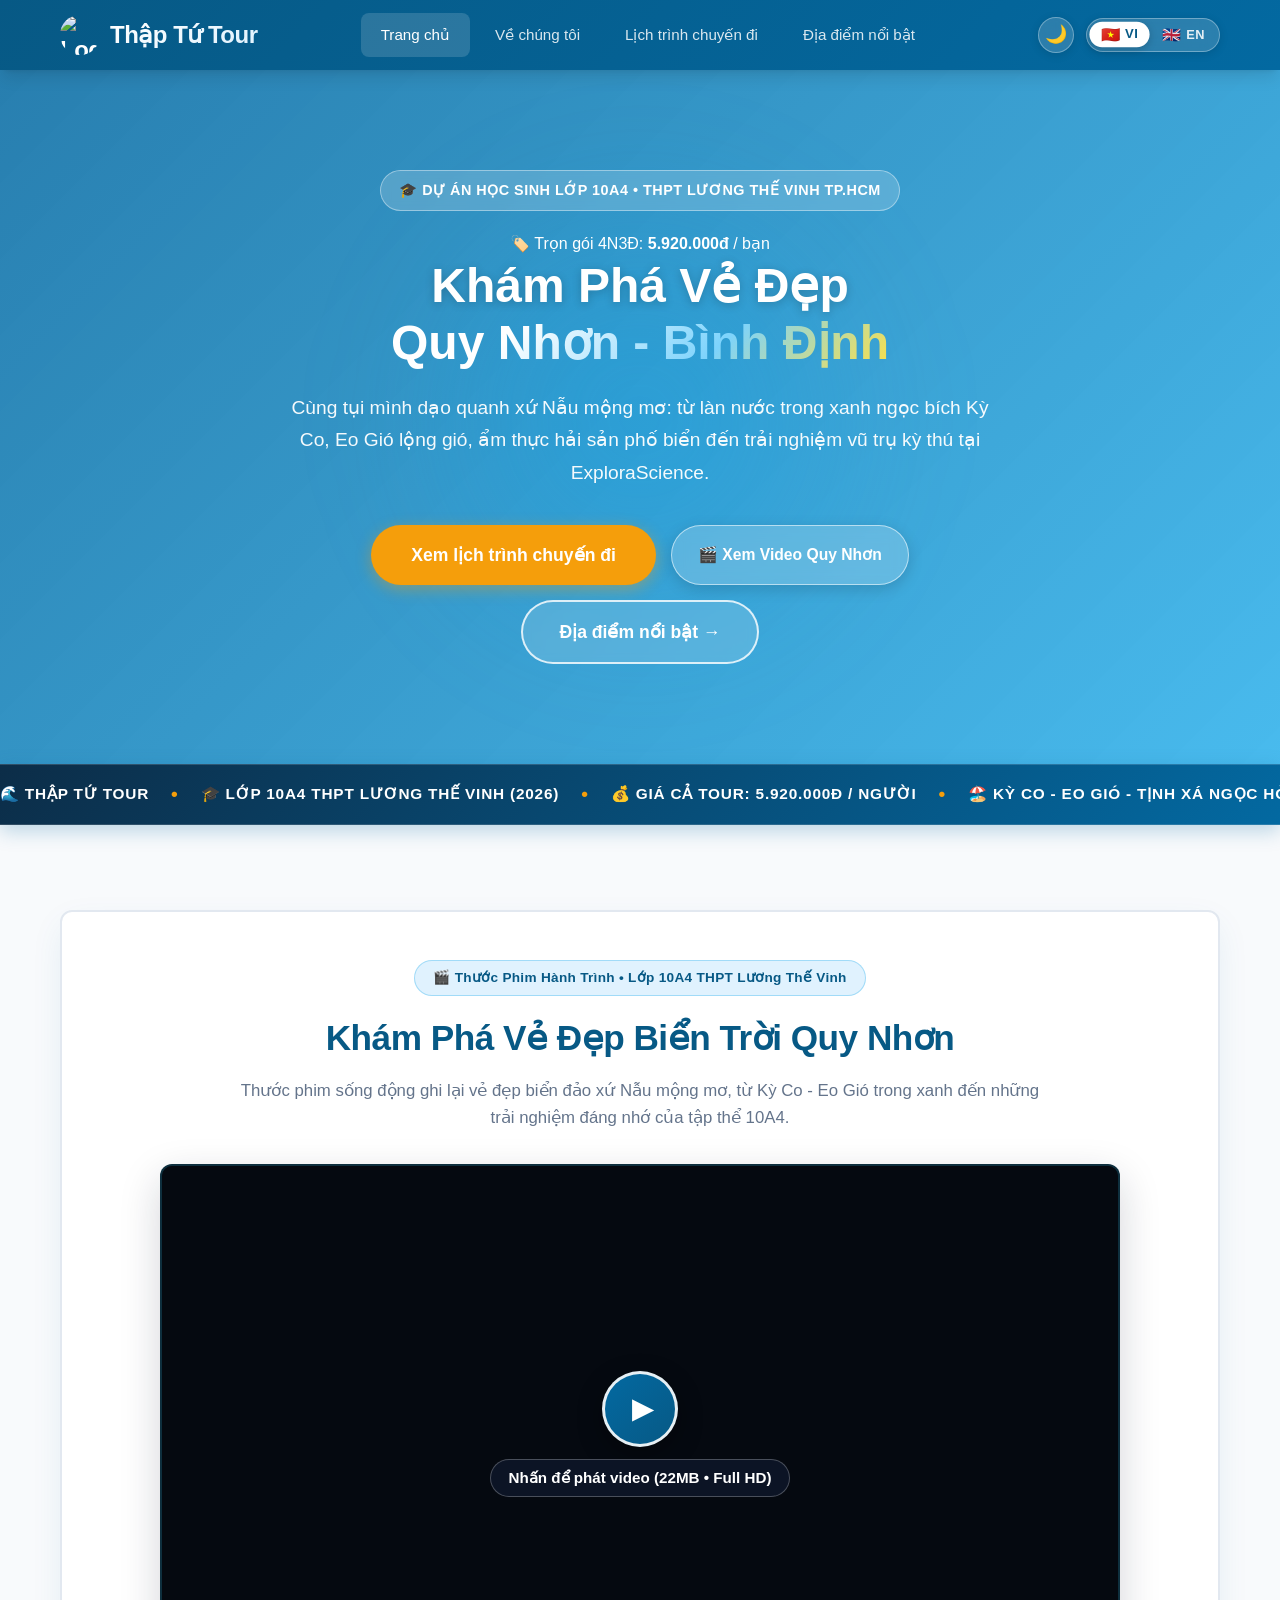
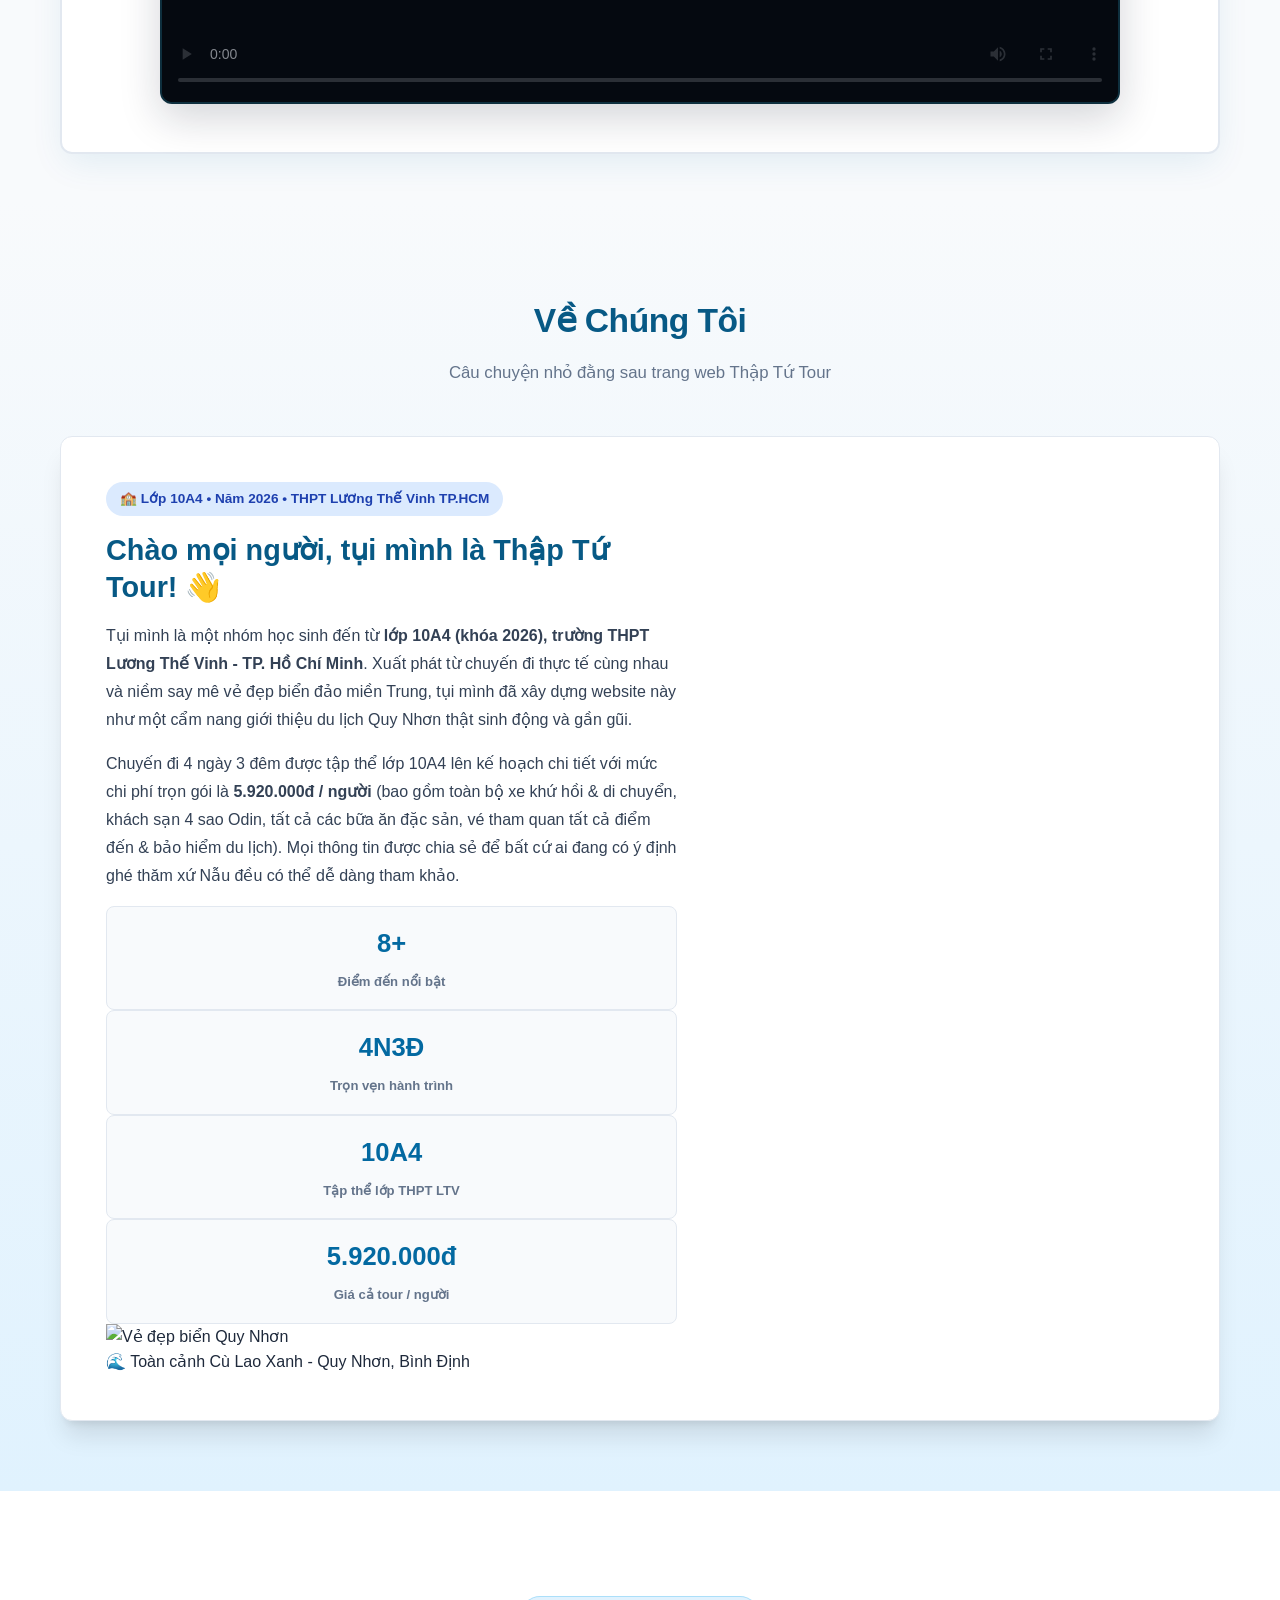
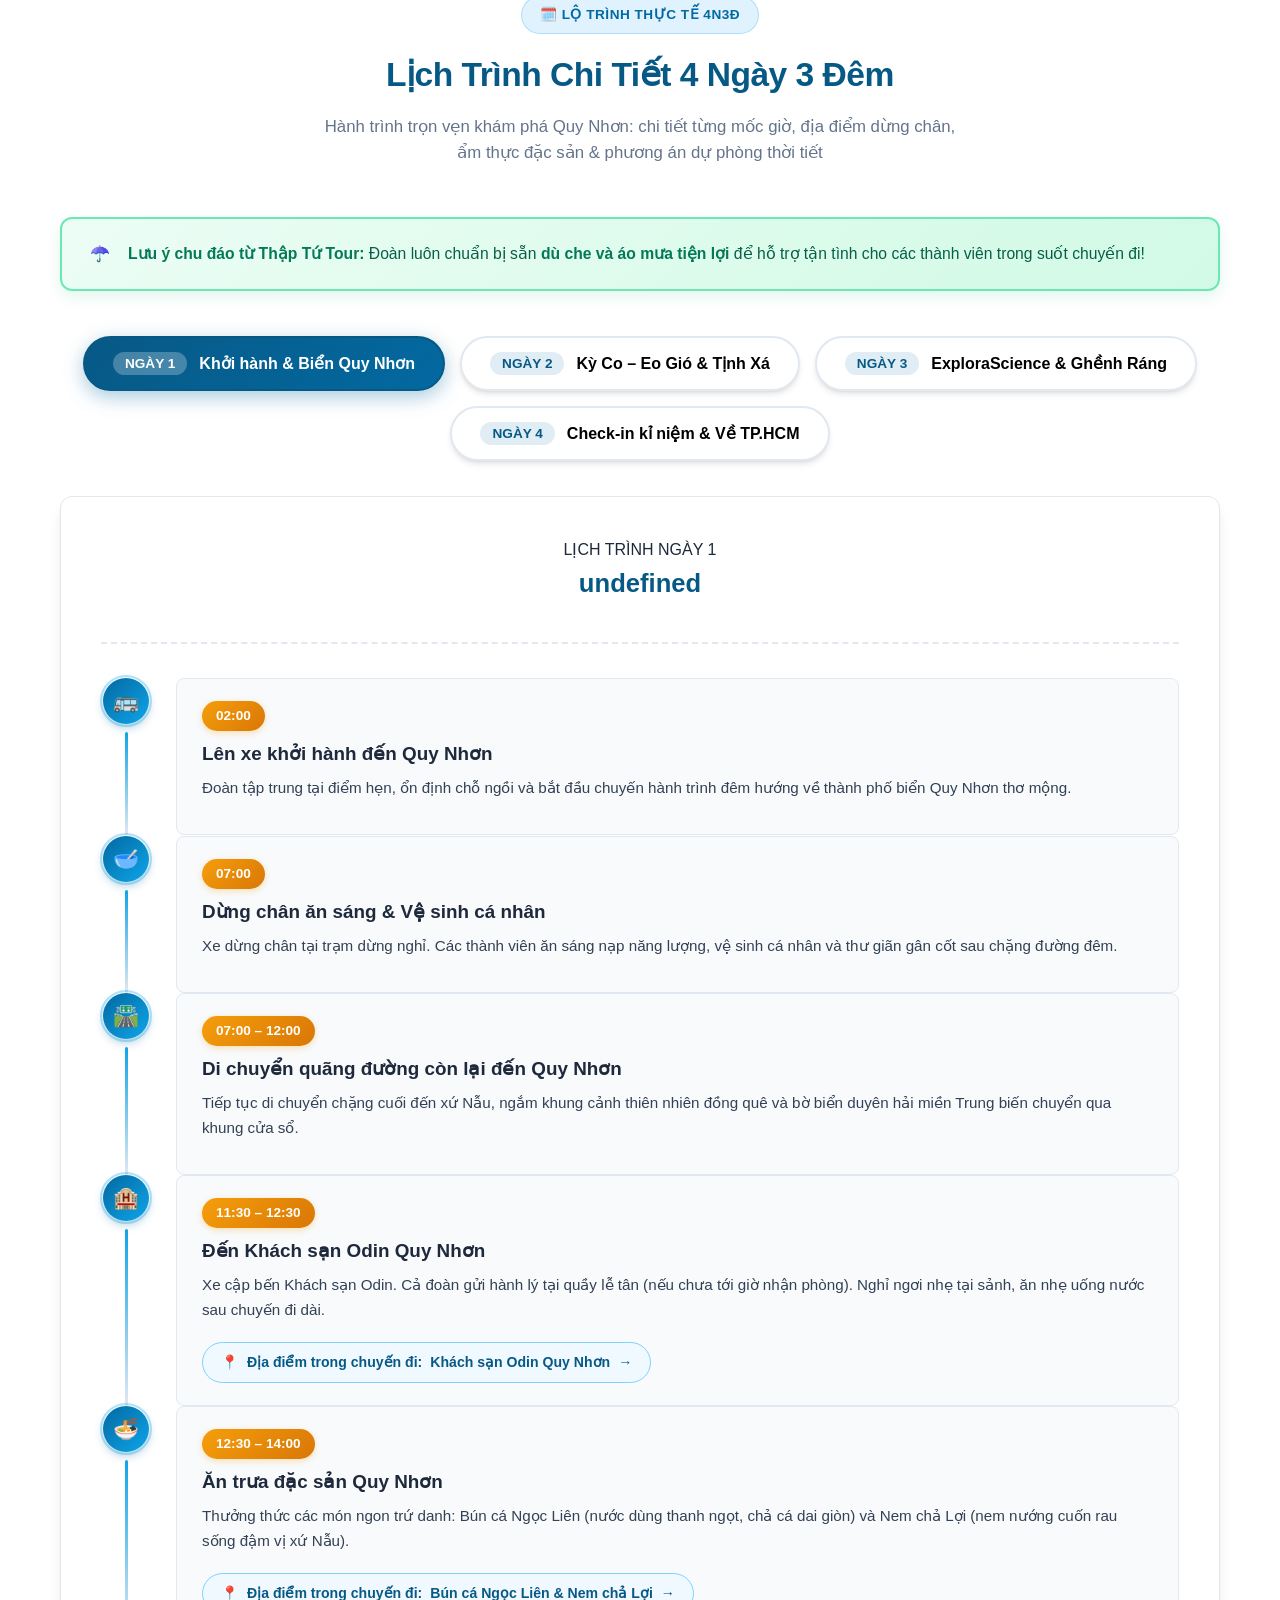
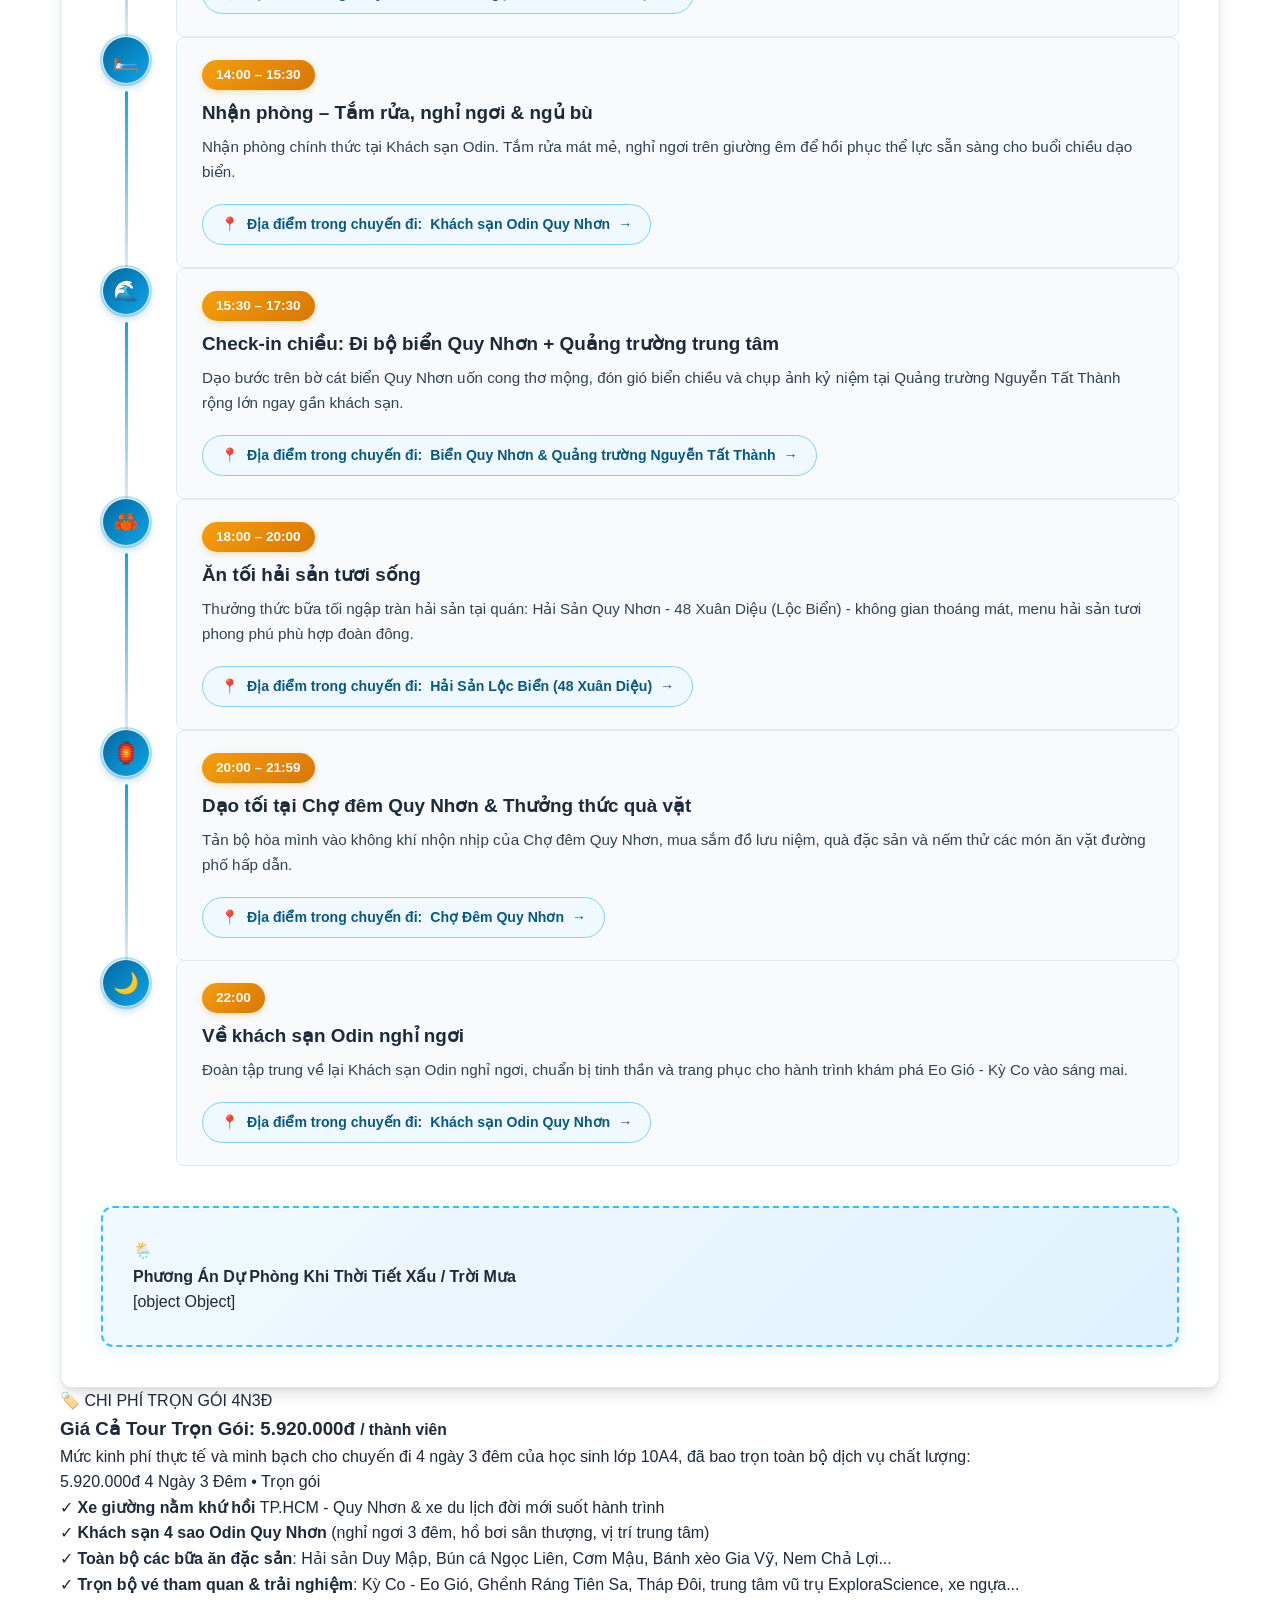
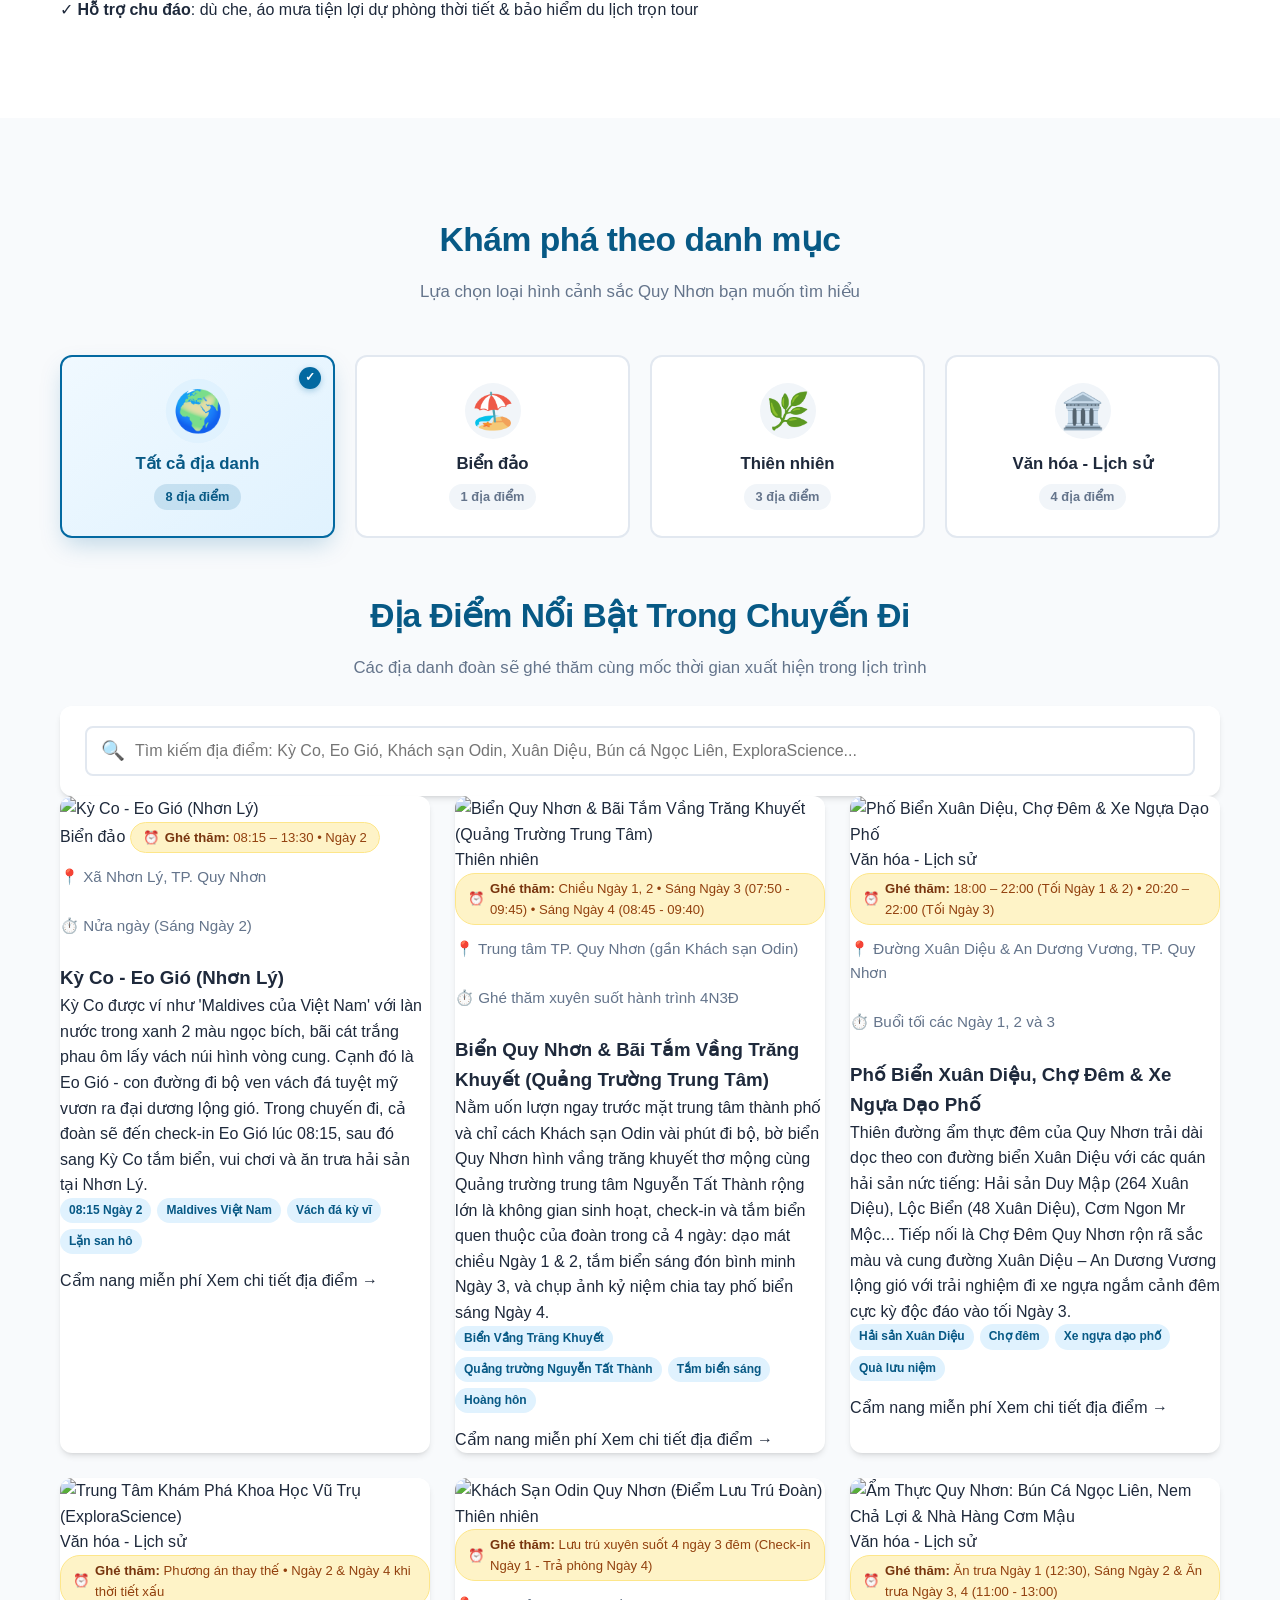
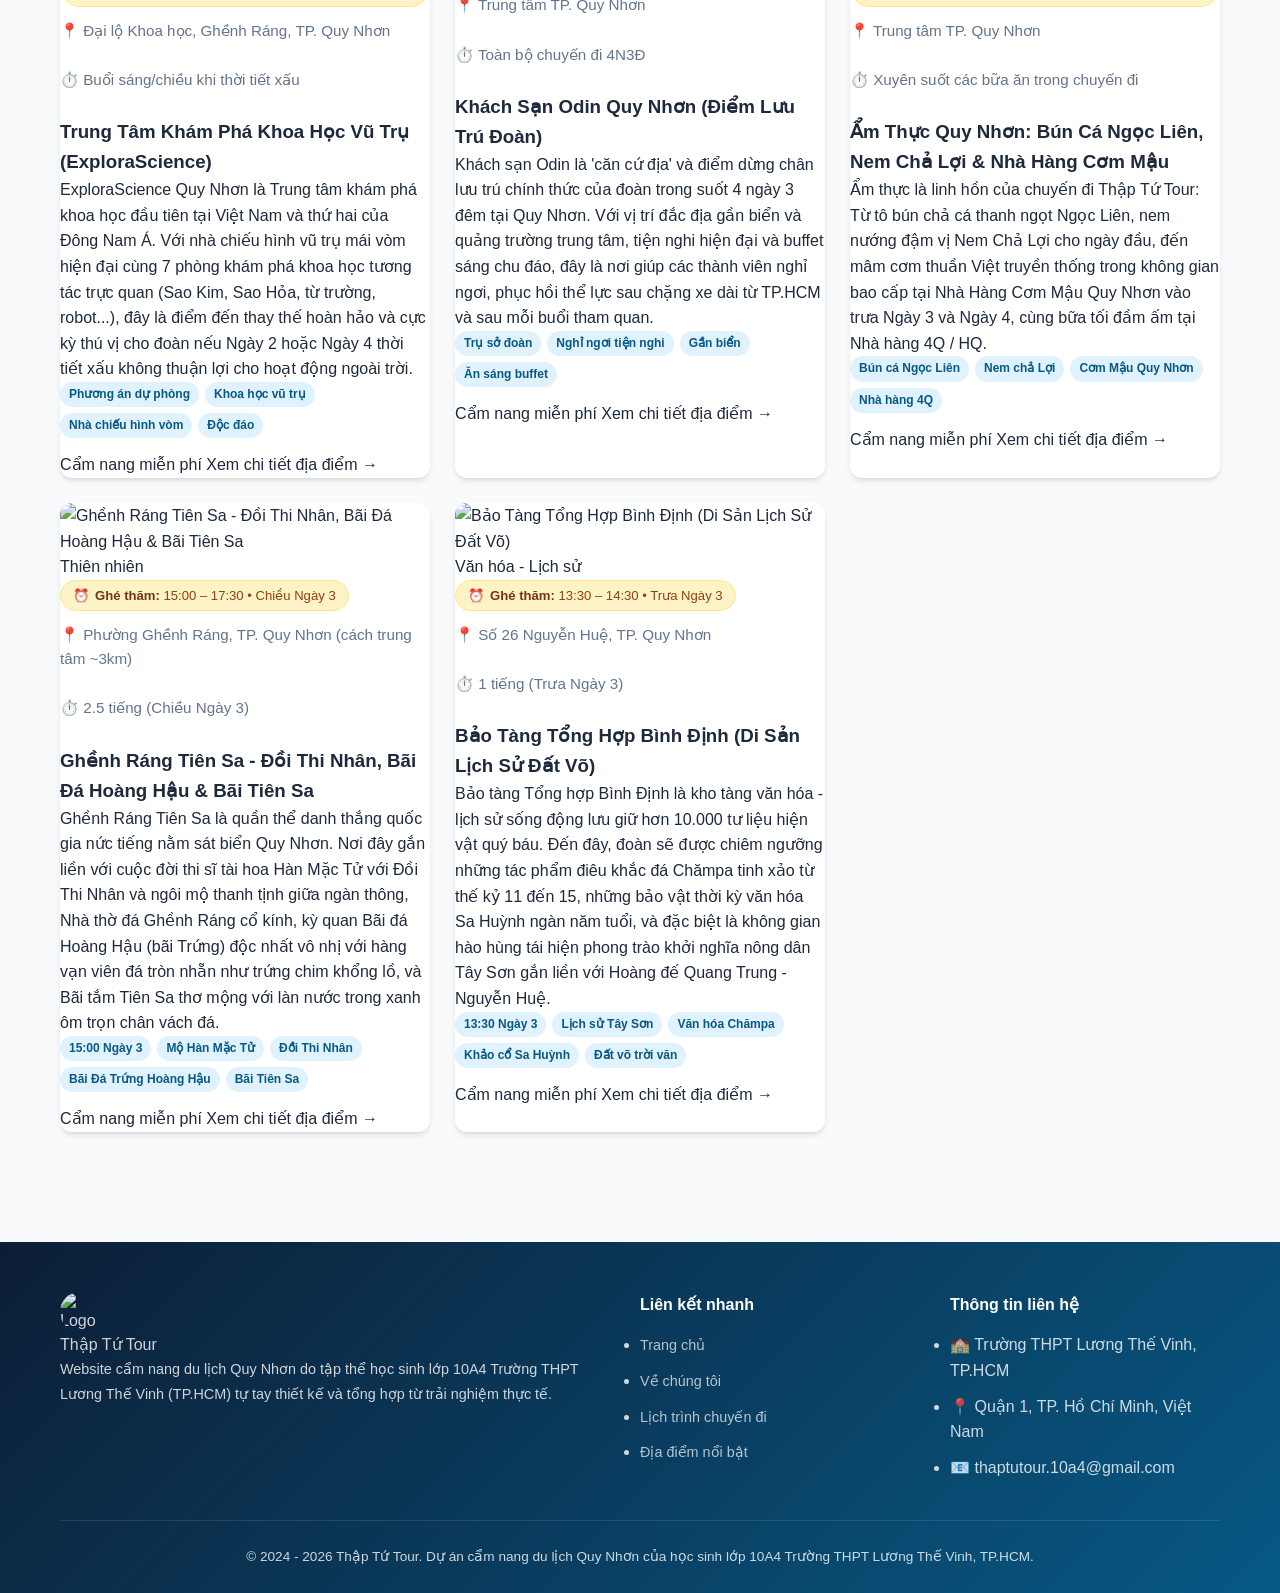
==== index.html @ 3dabb769 "fix(dark-mode & cursor): sua tuong phan chu hero, dong tam con tro chuot 100%, lam noi bat hop lich " ====
<!DOCTYPE html>
<html lang="vi">
<head>
  <meta charset="UTF-8">
  <meta name="viewport" content="width=device-width, initial-scale=1.0">
  <title>Thập Tứ Tour - Khám Phá Quy Nhơn 4N3Đ • Lớp 10A4 THPT Lương Thế Vinh</title>
  <link rel="icon" href="logo.png" type="image/png">
  <link rel="stylesheet" href="css/style.css">
  <script>
    (function() {
      try {
        var saved = localStorage.getItem('thap_tu_theme');
        var prefersDark = window.matchMedia && window.matchMedia('(prefers-color-scheme: dark)').matches;
        var theme = saved ? saved : (prefersDark ? 'dark' : 'light');
        document.documentElement.setAttribute('data-theme', theme);
      } catch (e) {}
    })();
  </script>
</head>
<body>

  <!-- ===== THANH TIẾN TRÌNH CUỘN TRANG ===== -->
  <div class="scroll-progress-bar" id="scrollProgress"></div>

  <!-- ===== CON TRỎ CHUỘT TƯƠNG TÁC (MAGIC CURSOR) ===== -->
  <div class="cursor-dot" id="cursorDot"></div>
  <div class="cursor-ring" id="cursorRing"></div>

  <!-- ===== HEADER ===== -->
  <header class="header">
    <div class="container">
      <a href="index.html" class="logo">
        <img src="logo.png" alt="Logo Thập Tứ Tour" class="logo-image">
        <span data-i18n="logo_title">Thập Tứ Tour</span>
      </a>

      <nav class="nav" id="nav">
        <ul class="nav-list">
          <li><a href="index.html" class="active" data-i18n="nav_home">Trang chủ</a></li>
          <li><a href="#ve-tui-toi" data-i18n="nav_about">Về chúng tôi</a></li>
          <li><a href="#lich-trinh" data-i18n="nav_itinerary">Lịch trình chuyến đi</a></li>
          <li><a href="#dia-diem" data-i18n="nav_places">Địa điểm nổi bật</a></li>
        </ul>
      </nav>

      <div class="header-right">
        <!-- Nút chuyển đổi giao diện Sáng / Tối (Theme Switcher) -->
        <button type="button" class="theme-toggle-btn" id="themeToggle" aria-label="Chuyển chế độ sáng/tối" title="Chuyển sang chế độ tối">
          <span class="theme-icon sun-icon" aria-hidden="true">☀️</span>
          <span class="theme-icon moon-icon" aria-hidden="true">🌙</span>
        </button>

        <!-- Nút chuyển đổi ngôn ngữ -->
        <div class="lang-switcher" id="langSwitcher" role="group" aria-label="Language selection">
          <button type="button" class="lang-btn active" data-lang="vi" title="Tiếng Việt">
            <span class="flag-icon">🇻🇳</span><span class="lang-code">VI</span>
          </button>
          <button type="button" class="lang-btn" data-lang="en" title="English">
            <span class="flag-icon">🇬🇧</span><span class="lang-code">EN</span>
          </button>
        </div>

        <button class="hamburger" id="hamburger" aria-label="Menu" aria-expanded="false">
          <span></span>
          <span></span>
          <span></span>
        </button>
      </div>
    </div>
  </header>

  <!-- ===== HERO BANNER ===== -->
  <section class="hero" id="top">
    <div class="hero-bg-floating-glow"></div>
    <div class="hero-content">
      <div class="hero-badges-wrap">
        <div class="project-badge-pill" data-i18n="hero_badge">
          🎓 Dự án học sinh Lớp 10A4 • THPT Lương Thế Vinh TP.HCM
        </div>
        <div class="hero-price-badge" data-i18n="hero_price_badge">
          🏷️ Trọn gói 4N3Đ: <strong class="price-nowrap">5.920.000đ</strong> / bạn
        </div>
      </div>
      <h1 class="hero-title-dynamic" data-i18n="hero_title">Khám Phá Vẻ Đẹp<br><span class="hero-gradient-text">Quy Nhơn - Bình Định</span></h1>
      <p data-i18n="hero_desc">Cùng tụi mình dạo quanh xứ Nẫu mộng mơ: từ làn nước trong xanh ngọc bích Kỳ Co, Eo Gió lộng gió, ẩm thực hải sản phố biển đến trải nghiệm vũ trụ kỳ thú tại ExploraScience.</p>
      <div class="hero-buttons">
        <a href="#lich-trinh" class="hero-btn pulse-glow" data-i18n="hero_btn_itinerary">Xem lịch trình chuyến đi</a>
        <a href="#video-quy-nhon" class="hero-btn-video" data-i18n="hero_btn_video">🎬 Xem Video Quy Nhơn</a>
        <a href="#dia-diem" class="hero-btn-outline" data-i18n="hero_btn_places">Địa điểm nổi bật →</a>
      </div>
    </div>
  </section>

  <!-- ===== MARQUEE TICKER (DẢI CHỮ CHẠY VÔ TẬN) ===== -->
  <div class="marquee-ticker-wrap">
    <div class="marquee-track">
      <div class="marquee-content">
        <span>🌊 THẬP TỨ TOUR</span>
        <span class="dot">•</span>
        <span>🎓 LỚP 10A4 THPT LƯƠNG THẾ VINH (2026)</span>
        <span class="dot">•</span>
        <span>💰 GIÁ CẢ TOUR: 5.920.000đ / NGƯỜI</span>
        <span class="dot">•</span>
        <span>🏖️ KỲ CO - EO GIÓ - TỊNH XÁ NGỌC HÒA</span>
        <span class="dot">•</span>
        <span>🌄 GHỀNH RÁNG TIÊN SA - ĐỒI THI NHÂN</span>
        <span class="dot">•</span>
        <span>🏛️ BẢO TÀNG TỔNG HỢP BÌNH ĐỊNH</span>
        <span class="dot">•</span>
        <span>🍲 NHÀ HÀNG CƠM MẬU QUY NHƠN</span>
        <span class="dot">•</span>
        <span>🍜 BÚN CÁ NGỌC LIÊN & NEM CHẢ LỢI</span>
        <span class="dot">•</span>
        <span>🥞 BÁNH XÈO TÔM NHẢY DIÊN HỒNG</span>
        <span class="dot">•</span>
        <span>🦞 HẢI SẢN LỘC BIỂN & CÂU MỰC ĐÊM</span>
        <span class="dot">•</span>
        <span>🚀 KHÁM PHÁ VŨ TRỤ EXPLORASCIENCE</span>
        <span class="dot">•</span>
        <span>☂️ SẴN SÀNG DÙ & ÁO MƯA</span>
        <span class="dot">•</span>
        <span>🏨 KHÁCH SẠN ODIN QUY NHƠN</span>
        <span class="dot">•</span>
      </div>
      <div class="marquee-content" aria-hidden="true">
        <span>🌊 THẬP TỨ TOUR</span>
        <span class="dot">•</span>
        <span>🎓 LỚP 10A4 THPT LƯƠNG THẾ VINH (2026)</span>
        <span class="dot">•</span>
        <span>💰 GIÁ CẢ TOUR: 5.920.000đ / NGƯỜI</span>
        <span class="dot">•</span>
        <span>🏖️ KỲ CO - EO GIÓ - TỊNH XÁ NGỌC HÒA</span>
        <span class="dot">•</span>
        <span>🌄 GHỀNH RÁNG TIÊN SA - ĐỒI THI NHÂN</span>
        <span class="dot">•</span>
        <span>🏛️ BẢO TÀNG TỔNG HỢP BÌNH ĐỊNH</span>
        <span class="dot">•</span>
        <span>🍲 NHÀ HÀNG CƠM MẬU QUY NHƠN</span>
        <span class="dot">•</span>
        <span>🍜 BÚN CÁ NGỌC LIÊN & NEM CHẢ LỢI</span>
        <span class="dot">•</span>
        <span>🥞 BÁNH XÈO TÔM NHẢY DIÊN HỒNG</span>
        <span class="dot">•</span>
        <span>🦞 HẢI SẢN LỘC BIỂN & CÂU MỰC ĐÊM</span>
        <span class="dot">•</span>
        <span>🚀 KHÁM PHÁ VŨ TRỤ EXPLORASCIENCE</span>
        <span class="dot">•</span>
        <span>☂️ SẴN SÀNG DÙ & ÁO MƯA</span>
        <span class="dot">•</span>
        <span>🏨 KHÁCH SẠN ODIN QUY NHƠN</span>
        <span class="dot">•</span>
      </div>
    </div>
  </div>

  <!-- ===== KHU VỰC VIDEO QUY NHƠN (THƯỚC PHIM HÀNH TRÌNH) ===== -->
  <section class="video-showcase-section" id="video-quy-nhon">
    <div class="container">
      <div class="video-showcase-card reveal-on-scroll">
        <div class="video-card-content">
          <div class="video-header">
            <span class="video-badge-pill" data-i18n="video_badge">🎬 Thước Phim Hành Trình • Lớp 10A4 THPT Lương Thế Vinh</span>
            <h2 class="video-title" data-i18n="video_title">Khám Phá Vẻ Đẹp Biển Trời Quy Nhơn</h2>
            <p class="video-subtitle" data-i18n="video_subtitle">Thước phim sống động ghi lại vẻ đẹp biển đảo xứ Nẫu mộng mơ, từ Kỳ Co - Eo Gió trong xanh đến những trải nghiệm đáng nhớ của tập thể 10A4.</p>
          </div>

          <div class="video-player-wrap">
            <video id="quynhonVideo" class="quynhon-video" controls playsinline preload="metadata" poster="about-quynhon.jpg">
              <source src="quy-nhon.mp4" type="video/mp4">
              Trình duyệt của bạn không hỗ trợ phát video MP4.
            </video>
            <div class="video-play-overlay" id="videoPlayOverlay">
              <button type="button" class="video-play-pulse-btn" id="videoPlayBtn" aria-label="Phát video">
                <span class="play-triangle">▶</span>
              </button>
              <span class="video-play-label" data-i18n="video_play_label">Nhấn để phát video (22MB • Full HD)</span>
            </div>
          </div>
        </div>
      </div>
    </div>
  </section>

  <!-- ===== VỀ TỤI TÔI ===== -->
  <section class="about-us-section" id="ve-tui-toi">
    <div class="container">
      <div class="section-title reveal-on-scroll">
        <h2 data-i18n="about_title">Về Chúng Tôi</h2>
        <p data-i18n="about_sub">Câu chuyện nhỏ đằng sau trang web Thập Tứ Tour</p>
      </div>

      <div class="about-us-card reveal-on-scroll">
        <div class="about-us-grid">
          <div class="about-us-content">
            <span class="school-tag" data-i18n="about_tag">🏫 Lớp 10A4 • Năm 2026 • THPT Lương Thế Vinh TP.HCM</span>
            <h3 data-i18n="about_heading">Chào mọi người, tụi mình là Thập Tứ Tour! 👋</h3>
            <p data-i18n="about_p1">
              Tụi mình là một nhóm học sinh đến từ <strong>lớp 10A4 (khóa 2026), trường THPT Lương Thế Vinh - TP. Hồ Chí Minh</strong>. Xuất phát từ chuyến đi thực tế cùng nhau và niềm say mê vẻ đẹp biển đảo miền Trung, tụi mình đã xây dựng website này như một cẩm nang giới thiệu du lịch Quy Nhơn thật sinh động và gần gũi.
            </p>
            <p data-i18n="about_p2">
              Chuyến đi 4 ngày 3 đêm được tập thể lớp 10A4 lên kế hoạch chi tiết với mức chi phí trọn gói là <strong>5.920.000đ / người</strong> (bao gồm toàn bộ xe khứ hồi & di chuyển, khách sạn 4 sao Odin, tất cả các bữa ăn đặc sản, vé tham quan tất cả điểm đến & bảo hiểm du lịch). Mọi thông tin được chia sẻ để bất cứ ai đang có ý định ghé thăm xứ Nẫu đều có thể dễ dàng tham khảo.
            </p>

            <div class="about-stats-row">
              <div class="stat-box">
                <span class="stat-number">8+</span>
                <span class="stat-label" data-i18n="stat_places_label">Điểm đến nổi bật</span>
              </div>
              <div class="stat-box">
                <span class="stat-number">4N3Đ</span>
                <span class="stat-label" data-i18n="stat_days_label">Trọn vẹn hành trình</span>
              </div>
              <div class="stat-box">
                <span class="stat-number">10A4</span>
                <span class="stat-label" data-i18n="stat_class_label">Tập thể lớp THPT LTV</span>
              </div>
              <div class="stat-box highlight-stat">
                <span class="stat-number" data-i18n="stat_price_num">5.920.000đ</span>
                <span class="stat-label" data-i18n="stat_price_label">Giá cả tour / người</span>
              </div>
            </div>
          </div>

          <div class="about-us-image-wrap">
            <img src="about-quynhon.jpg" alt="Vẻ đẹp biển Quy Nhơn" class="about-us-img" loading="lazy">
            <div class="image-caption-tag" data-i18n="about_img_caption">
              🌊 Toàn cảnh Cù Lao Xanh - Quy Nhơn, Bình Định
            </div>
          </div>
        </div>
      </div>
    </div>
  </section>

  <!-- ===== LỊCH TRÌNH CHUYẾN ĐI (TIMELINE 4N3Đ) ===== -->
  <section class="timeline-section" id="lich-trinh">
    <div class="container">
      <div class="section-title reveal-on-scroll">
        <span class="section-badge" data-i18n="itinerary_badge">🗓️ Lộ trình thực tế 4N3Đ</span>
        <h2 data-i18n="itinerary_title">Lịch Trình Chi Tiết 4 Ngày 3 Đêm</h2>
        <p data-i18n="itinerary_sub">Hành trình trọn vẹn khám phá Quy Nhơn: chi tiết từng mốc giờ, địa điểm dừng chân, ẩm thực đặc sản & phương án dự phòng thời tiết</p>
      </div>

      <!-- Banner chu đáo chuẩn bị dù & áo mưa -->
      <div class="umbrella-alert-banner reveal-on-scroll">
        <div class="umbrella-icon-box">☂️</div>
        <div class="umbrella-text" data-i18n="umbrella_notice">
          <strong>Lưu ý chu đáo từ Thập Tứ Tour:</strong> Đoàn luôn chuẩn bị sẵn <strong>dù che và áo mưa tiện lợi</strong> để hỗ trợ tận tình cho các thành viên trong suốt chuyến đi!
        </div>
      </div>

      <!-- Tabs chọn ngày 1, 2, 3, 4 -->
      <div class="timeline-tabs reveal-on-scroll" id="timelineTabs">
        <button class="timeline-tab-btn active" data-day="1">
          <span class="tab-day-badge">Ngày 1</span>
          <span class="tab-day-title">Khởi hành & Biển Quy Nhơn</span>
        </button>
        <button class="timeline-tab-btn" data-day="2">
          <span class="tab-day-badge">Ngày 2</span>
          <span class="tab-day-title">Kỳ Co – Eo Gió & Tịnh Xá</span>
        </button>
        <button class="timeline-tab-btn" data-day="3">
          <span class="tab-day-badge">Ngày 3</span>
          <span class="tab-day-title">ExploraScience & Ghềnh Ráng</span>
        </button>
        <button class="timeline-tab-btn" data-day="4">
          <span class="tab-day-badge">Ngày 4</span>
          <span class="tab-day-title">Check-in kỉ niệm & Về TP.HCM</span>
        </button>
      </div>

      <!-- Khối hiển thị nội dung timeline theo ngày -->
      <div class="timeline-container" id="timelineContainer">
        <!-- Render động từ js/tours.js & js/i18n.js -->
      </div>

      <!-- Khối tóm tắt Chi phí trọn gói minh bạch -->
      <div class="tour-cost-summary-box reveal-on-scroll">
        <div class="cost-summary-header">
          <span class="cost-tag" data-i18n="cost_tag">🏷️ CHI PHÍ TRỌN GÓI 4N3Đ</span>
          <h3 data-i18n="cost_heading">Giá Cả Tour Trọn Gói: <strong>5.920.000đ</strong> <small>/ thành viên</small></h3>
          <p data-i18n="cost_desc">Mức kinh phí thực tế và minh bạch cho chuyến đi 4 ngày 3 đêm của học sinh lớp 10A4, đã bao trọn toàn bộ dịch vụ chất lượng:</p>
        </div>
        <div class="cost-breakdown-grid">
          <div class="cost-item-highlight">
            <span class="cost-amount">5.920.000đ</span>
            <span class="cost-period" data-i18n="cost_period">4 Ngày 3 Đêm • Trọn gói</span>
          </div>
          <div class="cost-features-list">
            <div class="cost-feat">
              <span class="feat-check">✓</span>
              <span class="feat-text" data-i18n="cost_feat_bus"><strong>Xe giường nằm khứ hồi</strong> TP.HCM - Quy Nhơn & xe du lịch đời mới suốt hành trình</span>
            </div>
            <div class="cost-feat">
              <span class="feat-check">✓</span>
              <span class="feat-text" data-i18n="cost_feat_hotel"><strong>Khách sạn 4 sao Odin Quy Nhơn</strong> (nghỉ ngơi 3 đêm, hồ bơi sân thượng, vị trí trung tâm)</span>
            </div>
            <div class="cost-feat">
              <span class="feat-check">✓</span>
              <span class="feat-text" data-i18n="cost_feat_food"><strong>Toàn bộ các bữa ăn đặc sản</strong>: Hải sản Duy Mập, Bún cá Ngọc Liên, Cơm Mậu, Bánh xèo Gia Vỹ, Nem Chả Lợi...</span>
            </div>
            <div class="cost-feat">
              <span class="feat-check">✓</span>
              <span class="feat-text" data-i18n="cost_feat_tickets"><strong>Trọn bộ vé tham quan & trải nghiệm</strong>: Kỳ Co - Eo Gió, Ghềnh Ráng Tiên Sa, Tháp Đôi, trung tâm vũ trụ ExploraScience, xe ngựa...</span>
            </div>
            <div class="cost-feat">
              <span class="feat-check">✓</span>
              <span class="feat-text" data-i18n="cost_feat_care"><strong>Hỗ trợ chu đáo</strong>: dù che, áo mưa tiện lợi dự phòng thời tiết & bảo hiểm du lịch trọn tour</span>
            </div>
          </div>
        </div>
      </div>
    </div>
  </section>

  <!-- ===== DANH MỤC ĐỊA DANH ===== -->
  <section class="categories" id="categories">
    <div class="container">
      <div class="section-title reveal-on-scroll">
        <h2 data-i18n="cat_section_title">Khám phá theo danh mục</h2>
        <p data-i18n="cat_section_sub">Lựa chọn loại hình cảnh sắc Quy Nhơn bạn muốn tìm hiểu</p>
      </div>
      <div class="category-grid" id="categoryGrid">
        <!-- Render động từ js/tours.js & js/i18n.js -->
      </div>
    </div>
  </section>

  <!-- ===== DANH SÁCH ĐỊA ĐIỂM NỔI BẬT ===== -->
  <section class="tours-section" id="dia-diem">
    <div class="container">
      <div class="section-title reveal-on-scroll" style="margin-bottom: 25px;">
        <h2 data-i18n="places_section_title">Địa Điểm Nổi Bật Trong Chuyến Đi</h2>
        <p data-i18n="places_section_sub">Các địa danh đoàn sẽ ghé thăm cùng mốc thời gian xuất hiện trong lịch trình</p>
      </div>

      <!-- Thanh tìm kiếm & lọc nhanh -->
      <div class="search-filter-bar reveal-on-scroll">
        <div class="search-input-wrap">
          <span class="search-icon">🔍</span>
          <input type="text" id="searchInput" data-i18n="search_placeholder" placeholder="Tìm kiếm địa điểm: Kỳ Co, Eo Gió, Khách sạn Odin, Xuân Diệu, Bún cá Ngọc Liên, ExploraScience...">
          <button type="button" class="search-clear-btn" id="searchClearBtn" aria-label="Xóa tìm kiếm" style="display: none;">✕</button>
        </div>
      </div>

      <!-- Lưới danh sách địa điểm -->
      <div class="tour-grid" id="tourGrid">
        <!-- Render động từ js/tours.js & js/i18n.js -->
      </div>
    </div>
  </section>

  <!-- ===== FOOTER ===== -->
  <footer class="footer">
    <div class="container">
      <div class="footer-grid">
        <div class="footer-about">
          <div class="footer-logo">
            <img src="logo.png" alt="Logo Thập Tứ Tour" class="logo-image">
            <span data-i18n="logo_title">Thập Tứ Tour</span>
          </div>
          <p data-i18n="footer_desc">
            Website cẩm nang du lịch Quy Nhơn do tập thể học sinh lớp 10A4 Trường THPT Lương Thế Vinh (TP.HCM) tự tay thiết kế và tổng hợp từ trải nghiệm thực tế.
          </p>
        </div>

        <div class="footer-links">
          <h3 data-i18n="footer_quicklinks">Liên kết nhanh</h3>
          <ul>
            <li><a href="#top" data-i18n="nav_home">Trang chủ</a></li>
            <li><a href="#ve-tui-toi" data-i18n="nav_about">Về chúng tôi</a></li>
            <li><a href="#lich-trinh" data-i18n="nav_itinerary">Lịch trình chuyến đi</a></li>
            <li><a href="#dia-diem" data-i18n="nav_places">Địa điểm nổi bật</a></li>
          </ul>
        </div>

        <div class="footer-links">
          <h3 data-i18n="footer_contact">Thông tin liên hệ</h3>
          <ul>
            <li data-i18n="footer_school">🏫 Trường THPT Lương Thế Vinh, TP.HCM</li>
            <li data-i18n="footer_address">📍 Quận 1, TP. Hồ Chí Minh, Việt Nam</li>
            <li>📧 thaptutour.10a4@gmail.com</li>
          </ul>
        </div>
      </div>

      <div class="footer-bottom">
        <p data-i18n="footer_rights">© 2024 - 2026 Thập Tứ Tour. Dự án cẩm nang du lịch Quy Nhơn của học sinh lớp 10A4 Trường THPT Lương Thế Vinh, TP.HCM.</p>
      </div>
    </div>
  </footer>

  <!-- Nút cuộn lên đầu trang -->
  <button class="back-to-top" id="backToTop" aria-label="Cuộn lên đầu trang">↑</button>

  <!-- ===== JAVASCRIPT ===== -->
  <script src="js/tours.js"></script>
  <script src="js/i18n.js"></script>
  <script src="js/main.js"></script>
</body>
</html>
---- css/style.css ----
/* ===================================================
   style.css - Giao diện website tour du lịch
   Tông màu: Xanh biển (#0369a1, #0ea5e9, #e0f2fe)
   Responsive: Mobile, Tablet, Desktop
   =================================================== */

/* === RESET & BASE === */
* {
  margin: 0;
  padding: 0;
  box-sizing: border-box;
}

:root {
  --primary: #0369a1;
  --primary-dark: #075985;
  --primary-light: #0ea5e9;
  --primary-bg: #e0f2fe;
  --accent: #f59e0b;
  --accent-hover: #d97706;
  --text: #1e293b;
  --text-light: #64748b;
  --white: #ffffff;
  --gray-50: #f8fafc;
  --gray-100: #f1f5f9;
  --gray-200: #e2e8f0;
  --gray-300: #cbd5e1;
  --shadow: 0 4px 6px -1px rgba(0,0,0,0.1), 0 2px 4px -2px rgba(0,0,0,0.1);
  --shadow-lg: 0 10px 15px -3px rgba(0,0,0,0.1), 0 4px 6px -4px rgba(0,0,0,0.1);
  --shadow-xl: 0 20px 25px -5px rgba(0,0,0,0.1), 0 8px 10px -6px rgba(0,0,0,0.1);
  --radius: 12px;
  --radius-sm: 8px;
  --transition: all 0.3s ease;
}

html {
  scroll-behavior: smooth;
}

body {
  font-family: 'Segoe UI', Tahoma, Geneva, Verdana, sans-serif;
  color: var(--text);
  background-color: var(--gray-50);
  line-height: 1.6;
}

a {
  text-decoration: none;
  color: inherit;
}

img {
  max-width: 100%;
  display: block;
}

.container {
  max-width: 1200px;
  margin: 0 auto;
  padding: 0 20px;
}

/* === HEADER === */
.header {
  background: linear-gradient(135deg, var(--primary-dark), var(--primary));
  color: var(--white);
  position: sticky;
  top: 0;
  z-index: 1000;
  box-shadow: var(--shadow-lg);
}

.header .container {
  display: flex;
  justify-content: space-between;
  align-items: center;
  padding-top: 0;
  padding-bottom: 0;
  height: 70px;
}

.logo {
  display: flex;
  align-items: center;
  gap: 10px;
  font-size: 1.5rem;
  font-weight: 800;
  letter-spacing: -0.5px;
}

.logo-icon {
  font-size: 2rem;
}

.logo span {
  background: linear-gradient(135deg, var(--white), var(--primary-bg));
  -webkit-background-clip: text;
  -webkit-text-fill-color: transparent;
  background-clip: text;
}

/* Navigation */
.nav {
  display: flex;
  align-items: center;
}


/* Header Right Actions (Theme Switcher & Language Switcher & Mobile Menu) */
.header-right {
  display: flex;
  align-items: center;
  gap: 12px;
}

/* === THEME TOGGLE BUTTON (☀️ / 🌙) === */
.theme-toggle-btn {
  display: inline-flex;
  align-items: center;
  justify-content: center;
  width: 36px;
  height: 36px;
  border-radius: 50%;
  background: rgba(255, 255, 255, 0.16);
  border: 1px solid rgba(255, 255, 255, 0.32);
  color: #ffffff;
  cursor: pointer;
  position: relative;
  overflow: hidden;
  transition: transform 0.25s cubic-bezier(0.16, 1, 0.3, 1), background-color 0.25s ease, border-color 0.25s ease, box-shadow 0.25s ease;
  backdrop-filter: blur(8px);
  -webkit-backdrop-filter: blur(8px);
  box-shadow: 0 2px 10px rgba(0, 0, 0, 0.12);
  padding: 0;
  user-select: none;
  -webkit-user-select: none;
  flex-shrink: 0;
}

.theme-toggle-btn:hover {
  background: rgba(255, 255, 255, 0.28);
  border-color: rgba(255, 255, 255, 0.55);
  box-shadow: 0 4px 14px rgba(0, 0, 0, 0.22);
  transform: scale(1.08);
}

.theme-toggle-btn:active {
  transform: scale(0.9);
}

.theme-toggle-btn .theme-icon {
  position: absolute;
  font-size: 1.12rem;
  line-height: 1;
  transition: transform 0.38s cubic-bezier(0.34, 1.56, 0.64, 1), opacity 0.25s ease;
  pointer-events: none;
}

.theme-toggle-btn .sun-icon {
  opacity: 0;
  transform: rotate(90deg) scale(0.4);
}

.theme-toggle-btn .moon-icon {
  opacity: 1;
  transform: rotate(0) scale(1);
}

/* === LANGUAGE SWITCHER (VI / EN) === */
.lang-switcher {
  display: inline-flex;
  align-items: center;
  background: rgba(255, 255, 255, 0.16);
  border: 1px solid rgba(255, 255, 255, 0.32);
  border-radius: 50px;
  padding: 3px;
  gap: 2px;
  backdrop-filter: blur(8px);
  -webkit-backdrop-filter: blur(8px);
  box-shadow: 0 2px 10px rgba(0, 0, 0, 0.12);
  transition: all 0.25s ease;
}

.lang-switcher:hover {
  background: rgba(255, 255, 255, 0.24);
  border-color: rgba(255, 255, 255, 0.5);
}

.lang-btn {
  display: inline-flex;
  align-items: center;
  gap: 5px;
  padding: 5px 11px;
  border: none;
  background: transparent;
  color: rgba(255, 255, 255, 0.88);
  font-size: 0.82rem;
  font-weight: 600;
  border-radius: 50px;
  cursor: pointer;
  transition: all 0.22s cubic-bezier(0.16, 1, 0.3, 1);
  user-select: none;
  line-height: 1;
}

.lang-btn .flag-icon {
  font-size: 0.95rem;
  line-height: 1;
}

.lang-btn .lang-code {
  font-size: 0.8rem;
  letter-spacing: 0.5px;
  font-family: inherit;
}

.lang-btn:hover:not(.active) {
  color: #ffffff;
  background: rgba(255, 255, 255, 0.2);
}

.lang-btn.active {
  background: #ffffff;
  color: var(--primary-dark);
  font-weight: 800;
  box-shadow: 0 2px 8px rgba(0, 0, 0, 0.2);
  transform: scale(1.02);
}

@media (max-width: 768px) {
  .header-right {
    gap: 8px;
  }
  .theme-toggle-btn {
    width: 32px;
    height: 32px;
  }
  .theme-toggle-btn .theme-icon {
    font-size: 1rem;
  }
  .lang-btn {
    padding: 4px 8px;
    gap: 3px;
  }
  .lang-btn .flag-icon {
    font-size: 0.85rem;
  }
  .lang-btn .lang-code {
    font-size: 0.75rem;
  }
}

.nav-list {
  display: flex;
  list-style: none;
  gap: 5px;
}

.nav-list a {
  display: block;
  padding: 10px 20px;
  color: rgba(255,255,255,0.85);
  font-weight: 500;
  border-radius: var(--radius-sm);
  transition: var(--transition);
  font-size: 0.95rem;
}

.nav-list a:hover,
.nav-list a.active {
  color: var(--white);
  background: rgba(255,255,255,0.15);
}

/* Hamburger menu (mobile) */
.hamburger {
  display: none;
  flex-direction: column;
  gap: 5px;
  cursor: pointer;
  padding: 5px;
  background: none;
  border: none;
}

.hamburger span {
  display: block;
  width: 25px;
  height: 3px;
  background: var(--white);
  border-radius: 3px;
  transition: var(--transition);
}

.hamburger.active span:nth-child(1) {
  transform: rotate(45deg) translate(5px, 6px);
}

.hamburger.active span:nth-child(2) {
  opacity: 0;
}

.hamburger.active span:nth-child(3) {
  transform: rotate(-45deg) translate(5px, -6px);
}

/* === BANNER / HERO === */
.hero {
  background: linear-gradient(135deg, rgba(3,105,161,0.85), rgba(14,165,233,0.75)),
              url('../hero-bg.jpg'), url('https://images.unsplash.com/photo-1507525428034-b723cf961d3e?w=1600&q=80') center/cover no-repeat;
  color: var(--white);
  text-align: center;
  padding: 100px 20px;
  min-height: 500px;
  display: flex;
  align-items: center;
  justify-content: center;
}

.hero-content {
  max-width: 700px;
}

.hero h1 {
  font-size: 3rem;
  font-weight: 800;
  margin-bottom: 20px;
  line-height: 1.2;
  text-shadow: 0 2px 10px rgba(0,0,0,0.2);
}

.hero p {
  font-size: 1.2rem;
  margin-bottom: 35px;
  opacity: 0.95;
  line-height: 1.7;
}

.hero-btn {
  display: inline-block;
  padding: 16px 40px;
  background: var(--accent);
  color: var(--white);
  font-size: 1.1rem;
  font-weight: 700;
  border-radius: 50px;
  transition: var(--transition);
  box-shadow: 0 4px 15px rgba(245,158,11,0.4);
}

.hero-btn:hover {
  background: var(--accent-hover);
  transform: translateY(-2px);
  box-shadow: 0 6px 20px rgba(245,158,11,0.5);
}

/* === DANH MỤC TOUR === */
.categories {
  padding: 95px 0 40px;
  background: var(--gray-50);
  border-top: none;
}

.section-title {
  text-align: center;
  margin-bottom: 50px;
}

.section-title h2 {
  font-size: 2.1rem;
  font-weight: 800;
  color: var(--primary-dark);
  margin-bottom: 12px;
  letter-spacing: -0.5px;
}

.section-title p {
  color: var(--text-light);
  font-size: 1.05rem;
  max-width: 650px;
  margin: 0 auto;
}

.category-grid {
  display: grid;
  grid-template-columns: repeat(4, 1fr);
  gap: 20px;
}

.category-card {
  background: var(--white);
  border: 2px solid var(--gray-200);
  border-radius: var(--radius);
  padding: 26px 18px;
  text-align: center;
  cursor: pointer;
  transition: background-color 0.25s ease, border-color 0.25s ease, box-shadow 0.25s ease;
  position: relative;
  overflow: hidden;
  display: flex;
  flex-direction: column;
  align-items: center;
  justify-content: center;
  user-select: none;
}

.category-card:hover {
  border-color: #38bdf8;
  background: #f8fafc;
  transform: translateY(-8px);
  box-shadow: 0 16px 32px -6px rgba(14, 165, 233, 0.22);
}

.category-card.active {
  border-color: var(--primary);
  background: linear-gradient(145deg, #f0f9ff, #e0f2fe);
  box-shadow: 0 10px 25px -5px rgba(3, 105, 161, 0.25);
}

.category-card.active::after {
  content: '✓';
  position: absolute;
  top: 10px;
  right: 12px;
  background: var(--primary);
  color: #fff;
  width: 22px;
  height: 22px;
  border-radius: 50%;
  font-size: 0.75rem;
  font-weight: 800;
  display: flex;
  align-items: center;
  justify-content: center;
  box-shadow: 0 2px 6px rgba(3, 105, 161, 0.3);
}

.category-card .cat-icon-wrap {
  width: 56px;
  height: 56px;
  border-radius: 50%;
  background: var(--gray-100);
  display: flex;
  align-items: center;
  justify-content: center;
  margin: 0 auto 12px;
  transition: transform 0.3s cubic-bezier(0.16, 1, 0.3, 1), background-color 0.3s ease;
}

.category-card:hover .cat-icon-wrap,
.category-card.active .cat-icon-wrap {
  transform: scale(1.15);
  background: #e0f2fe;
}

.category-card .cat-icon {
  font-size: 2.2rem;
  display: block;
  line-height: 1;
}

.category-card .cat-name {
  font-weight: 700;
  color: var(--text);
  font-size: 1.05rem;
  display: block;
  margin-bottom: 6px;
  transition: color 0.2s ease;
}

.category-card.active .cat-name,
.category-card:hover .cat-name {
  color: var(--primary-dark);
}

.category-card .cat-count {
  display: inline-block;
  font-size: 0.8rem;
  font-weight: 600;
  color: var(--text-light);
  background: var(--gray-100);
  padding: 3px 12px;
  border-radius: 20px;
  transition: all 0.25s ease;
}

.category-card:hover .cat-count,
.category-card.active .cat-count {
  background: rgba(3, 105, 161, 0.15);
  color: var(--primary-dark);
  font-weight: 700;
}

/* Badge hiển thị trạng thái lọc */
.active-filter-badge-wrap {
  margin-top: 15px;
  display: none;
}

.filter-pill {
  display: inline-flex;
  align-items: center;
  gap: 12px;
  background: #f0f9ff;
  border: 1.5px solid #38bdf8;
  color: var(--primary-dark);
  padding: 8px 18px;
  border-radius: 30px;
  font-size: 0.9rem;
  box-shadow: 0 4px 12px rgba(14, 165, 233, 0.12);
  animation: modalSlideIn 0.25s ease;
}

.filter-pill strong {
  color: var(--primary);
}

.btn-clear-filter {
  background: var(--primary);
  color: #fff;
  border: none;
  padding: 4px 12px;
  border-radius: 20px;
  font-size: 0.78rem;
  font-weight: 700;
  cursor: pointer;
  transition: background-color 0.2s ease, transform 0.2s ease;
}

.btn-clear-filter:hover {
  background: var(--primary-dark);
  transform: scale(1.05);
}

/* === TÌM KIẾM & LỌC === */
.search-filter {
  padding: 0 0 40px;
}

.search-filter-bar {
  display: flex;
  gap: 15px;
  background: var(--white);
  padding: 20px 25px;
  border-radius: var(--radius);
  box-shadow: var(--shadow);
  flex-wrap: wrap;
}

.search-input-wrap {
  flex: 1;
  min-width: 250px;
  position: relative;
}

.search-input-wrap input {
  width: 100%;
  padding: 14px 20px 14px 48px;
  border: 2px solid var(--gray-200);
  border-radius: var(--radius-sm);
  font-size: 1rem;
  transition: var(--transition);
  outline: none;
}

.search-input-wrap input:focus {
  border-color: var(--primary-light);
  box-shadow: 0 0 0 3px rgba(14,165,233,0.15);
}

.search-input-wrap .search-icon {
  position: absolute;
  left: 16px;
  top: 50%;
  transform: translateY(-50%);
  font-size: 1.2rem;
  color: var(--text-light);
}

.price-filter {
  min-width: 200px;
}

.price-filter select {
  width: 100%;
  padding: 14px 20px;
  border: 2px solid var(--gray-200);
  border-radius: var(--radius-sm);
  font-size: 1rem;
  background: var(--white);
  cursor: pointer;
  outline: none;
  transition: var(--transition);
  appearance: none;
  -webkit-appearance: none;
  background-image: url("data:image/svg+xml,%3Csvg xmlns='http://www.w3.org/2000/svg' width='12' height='12' fill='%2364748b' viewBox='0 0 16 16'%3E%3Cpath d='M8 11L3 6h10l-5 5z'/%3E%3C/svg%3E");
  background-repeat: no-repeat;
  background-position: right 16px center;
}

.price-filter select:focus {
  border-color: var(--primary-light);
  box-shadow: 0 0 0 3px rgba(14,165,233,0.15);
}

/* === DANH SÁCH TOUR (CARDS) === */
.tours-section {
  padding: 10px 0 110px;
}

.tour-grid {
  display: grid;
  grid-template-columns: repeat(auto-fill, minmax(280px, 1fr));
  gap: 25px;
}

.tour-card {
  background: var(--white);
  border-radius: var(--radius);
  overflow: hidden;
  box-shadow: var(--shadow);
  transition: var(--transition);
  cursor: pointer;
}

.tour-card:hover {
  transform: translateY(-8px);
  box-shadow: var(--shadow-xl);
}

.tour-card-img {
  position: relative;
  height: 200px;
  overflow: hidden;
}

.tour-card-img img {
  width: 100%;
  height: 100%;
  object-fit: cover;
  transition: transform 0.5s ease;
}

.tour-card:hover .tour-card-img img {
  transform: scale(1.08);
}

.tour-card-badge {
  position: absolute;
  top: 12px;
  left: 12px;
  background: var(--primary);
  color: var(--white);
  padding: 5px 14px;
  border-radius: 50px;
  font-size: 0.8rem;
  font-weight: 600;
}

.tour-card-body {
  padding: 20px;
}

.tour-card-body h3 {
  font-size: 1.1rem;
  font-weight: 700;
  margin-bottom: 10px;
  color: var(--text);
  line-height: 1.4;
  display: -webkit-box;
  -webkit-line-clamp: 2;
  -webkit-box-orient: vertical;
  overflow: hidden;
}

.tour-card-info {
  display: flex;
  flex-direction: column;
  gap: 6px;
  margin-bottom: 15px;
  font-size: 0.9rem;
  color: var(--text-light);
}

.tour-card-info span {
  display: flex;
  align-items: center;
  gap: 6px;
}

.tour-tags {
  display: flex;
  flex-wrap: wrap;
  gap: 6px;
  margin-bottom: 14px;
}

.tour-tag-pill {
  background: var(--primary-bg);
  color: var(--primary-dark);
  font-size: 0.75rem;
  font-weight: 600;
  padding: 3px 9px;
  border-radius: 50px;
}

.tour-card-footer {
  display: flex;
  justify-content: center;
  align-items: center;
  padding-top: 12px;
  border-top: 1px solid var(--gray-100);
}

.btn-detail {
  padding: 8px 20px;
  background: var(--primary);
  color: var(--white);
  border: none;
  border-radius: 50px;
  font-size: 0.85rem;
  font-weight: 600;
  cursor: pointer;
  transition: var(--transition);
}

.btn-detail-full {
  width: 100%;
  padding: 10px 18px;
  text-align: center;
  font-size: 0.92rem;
  font-weight: 700;
}

.btn-detail:hover {
  background: var(--primary-dark);
}

/* Không tìm thấy tour */
.no-tours {
  grid-column: 1 / -1;
  text-align: center;
  padding: 60px 20px;
  color: var(--text-light);
}

.no-tours .no-tours-icon {
  font-size: 4rem;
  margin-bottom: 15px;
  display: block;
}

/* === TRANG CHI TIẾT TOUR === */
.tour-detail {
  padding: 40px 0 80px;
}

.tour-detail-grid {
  display: grid;
  grid-template-columns: 1fr 380px;
  gap: 40px;
  align-items: start;
}

/* Phần trái - Thông tin tour */
.tour-detail-main .tour-hero-img {
  width: 100%;
  height: 280px;
  object-fit: cover;
  border-radius: var(--radius);
  margin-bottom: 20px;
}

.tour-detail-main h1 {
  font-size: 1.8rem;
  font-weight: 800;
  color: var(--text);
  margin-bottom: 15px;
}

.tour-meta {
  display: flex;
  gap: 25px;
  margin-bottom: 25px;
  flex-wrap: wrap;
}

.tour-meta span {
  display: flex;
  align-items: center;
  gap: 6px;
  color: var(--text-light);
  font-size: 0.95rem;
}

.tour-description {
  font-size: 1.05rem;
  line-height: 1.8;
  color: var(--text);
  margin-bottom: 40px;
  padding: 25px;
  background: var(--primary-bg);
  border-radius: var(--radius-sm);
  border-left: 4px solid var(--primary);
}

/* Lịch trình */
.itinerary {
  margin-bottom: 40px;
}

.itinerary h2,
.includes-excludes h2 {
  font-size: 1.4rem;
  font-weight: 700;
  color: var(--primary-dark);
  margin-bottom: 20px;
  padding-bottom: 10px;
  border-bottom: 2px solid var(--primary-bg);
}

.itinerary-item {
  display: flex;
  gap: 20px;
  margin-bottom: 20px;
  padding: 20px;
  background: var(--white);
  border-radius: var(--radius-sm);
  box-shadow: var(--shadow);
  transition: var(--transition);
}

.itinerary-item:hover {
  box-shadow: var(--shadow-lg);
}

.itinerary-day {
  min-width: 60px;
  height: 60px;
  background: linear-gradient(135deg, var(--primary), var(--primary-light));
  color: var(--white);
  display: flex;
  flex-direction: column;
  align-items: center;
  justify-content: center;
  border-radius: var(--radius-sm);
  font-weight: 700;
}

.itinerary-day small {
  font-size: 0.65rem;
  text-transform: uppercase;
  font-weight: 400;
}

.itinerary-day span {
  font-size: 1.3rem;
  line-height: 1;
}

.itinerary-content h3 {
  font-size: 1.05rem;
  font-weight: 600;
  color: var(--text);
  margin-bottom: 6px;
}

.itinerary-content p {
  font-size: 0.9rem;
  color: var(--text-light);
  line-height: 1.6;
}

/* Bao gồm / Không bao gồm */
.includes-excludes {
  display: grid;
  grid-template-columns: 1fr 1fr;
  gap: 25px;
  margin-bottom: 30px;
}

.includes-box, .excludes-box {
  padding: 20px;
  border-radius: var(--radius-sm);
}

.includes-box {
  background: #ecfdf5;
  border: 1px solid #a7f3d0;
}

.excludes-box {
  background: #fef2f2;
  border: 1px solid #fecaca;
}

.includes-box h3 {
  color: #065f46;
  margin-bottom: 12px;
  font-size: 1rem;
}

.excludes-box h3 {
  color: #991b1b;
  margin-bottom: 12px;
  font-size: 1rem;
}

.includes-box ul, .excludes-box ul {
  list-style: none;
  font-size: 0.9rem;
}

.includes-box li, .excludes-box li {
  padding: 5px 0;
  display: flex;
  align-items: flex-start;
  gap: 8px;
  line-height: 1.5;
}

.includes-box li::before {
  content: '✓';
  color: #059669;
  font-weight: 700;
  flex-shrink: 0;
}

.excludes-box li::before {
  content: '✗';
  color: #dc2626;
  font-weight: 700;
  flex-shrink: 0;
}

/* === SIDEBAR ĐẶT TOUR === */
.booking-sidebar {
  position: sticky;
  top: 90px;
  background: var(--white);
  border-radius: var(--radius);
  box-shadow: var(--shadow-lg);
  padding: 20px 24px;
  border: 2px solid var(--gray-200);
}

.booking-sidebar h2 {
  font-size: 1.2rem;
  font-weight: 700;
  color: var(--primary-dark);
  margin-bottom: 4px;
}

.booking-price-display {
  font-size: 1.6rem;
  font-weight: 800;
  color: var(--accent-hover);
  margin-bottom: 15px;
  padding-bottom: 12px;
  border-bottom: 2px solid var(--gray-100);
}

.booking-price-display small {
  font-size: 0.85rem;
  font-weight: 400;
  color: var(--text-light);
}

.booking-field {
  margin-bottom: 14px;
}

.booking-field label {
  display: block;
  font-weight: 600;
  margin-bottom: 6px;
  color: var(--text);
  font-size: 0.88rem;
}

.booking-field input[type="date"] {
  width: 100%;
  padding: 10px 14px;
  border: 2px solid var(--gray-200);
  border-radius: var(--radius-sm);
  font-size: 0.95rem;
  outline: none;
  transition: var(--transition);
}

.booking-field input[type="date"]:focus {
  border-color: var(--primary-light);
  box-shadow: 0 0 0 3px rgba(14,165,233,0.15);
}

/* Bộ đếm số người */
.counter-group {
  margin-bottom: 15px;
}

.counter-row {
  display: flex;
  justify-content: space-between;
  align-items: center;
  padding: 8px 0;
  border-bottom: 1px solid var(--gray-100);
}

.counter-row:last-child {
  border-bottom: none;
}

.counter-label {
  font-size: 0.88rem;
}

.counter-label strong {
  display: block;
  color: var(--text);
}

.counter-label small {
  color: var(--text-light);
  font-size: 0.78rem;
}

.counter-controls {
  display: flex;
  align-items: center;
  gap: 10px;
}

.counter-btn {
  width: 32px;
  height: 32px;
  border: 2px solid var(--gray-200);
  background: var(--white);
  border-radius: 50%;
  font-size: 1.1rem;
  font-weight: 600;
  cursor: pointer;
  display: flex;
  align-items: center;
  justify-content: center;
  transition: var(--transition);
  color: var(--primary);
}

.counter-btn:hover:not(:disabled) {
  background: var(--primary);
  color: var(--white);
  border-color: var(--primary);
}

.counter-btn:disabled {
  opacity: 0.4;
  cursor: not-allowed;
}

.counter-value {
  font-size: 1rem;
  font-weight: 700;
  min-width: 20px;
  text-align: center;
}

/* Tổng tiền */
.booking-total {
  background: var(--primary-bg);
  border-radius: var(--radius-sm);
  padding: 12px 16px;
  margin-bottom: 12px;
}

.total-row {
  display: flex;
  justify-content: space-between;
  margin-bottom: 6px;
  font-size: 0.88rem;
  color: var(--text-light);
}

.total-row.grand-total {
  font-size: 1.1rem;
  font-weight: 800;
  color: var(--accent-hover);
  padding-top: 8px;
  border-top: 2px solid var(--primary-light);
  margin-top: 8px;
  margin-bottom: 0;
}

.limit-note {
  font-size: 0.78rem;
  color: var(--text-light);
  text-align: center;
  margin-bottom: 10px;
  font-style: italic;
}

.btn-book {
  width: 100%;
  padding: 13px;
  background: linear-gradient(135deg, var(--accent), var(--accent-hover));
  color: var(--white);
  border: none;
  border-radius: var(--radius-sm);
  font-size: 1.05rem;
  font-weight: 700;
  cursor: pointer;
  transition: var(--transition);
  box-shadow: 0 4px 15px rgba(245,158,11,0.3);
}

.btn-book:hover {
  transform: translateY(-2px);
  box-shadow: 0 6px 20px rgba(245,158,11,0.4);
}

/* === MODAL ĐẶT TOUR === */
.modal-overlay {
  display: none;
  position: fixed;
  top: 0;
  left: 0;
  right: 0;
  bottom: 0;
  background: rgba(0,0,0,0.6);
  z-index: 2000;
  align-items: center;
  justify-content: center;
  padding: 20px;
  backdrop-filter: blur(4px);
}

.modal-overlay.show {
  display: flex;
}

.modal {
  background: var(--white);
  border-radius: var(--radius);
  width: 100%;
  max-width: 550px;
  max-height: 90vh;
  overflow-y: auto;
  box-shadow: var(--shadow-xl);
  animation: modalSlideIn 0.3s ease;
}

@keyframes modalSlideIn {
  from {
    opacity: 0;
    transform: translateY(-30px) scale(0.95);
  }
  to {
    opacity: 1;
    transform: translateY(0) scale(1);
  }
}

.modal-header {
  display: flex;
  justify-content: space-between;
  align-items: center;
  padding: 25px 30px;
  border-bottom: 1px solid var(--gray-200);
}

.modal-header h2 {
  font-size: 1.3rem;
  font-weight: 700;
  color: var(--primary-dark);
}

.modal-close {
  width: 36px;
  height: 36px;
  border: none;
  background: var(--gray-100);
  border-radius: 50%;
  font-size: 1.3rem;
  cursor: pointer;
  display: flex;
  align-items: center;
  justify-content: center;
  transition: var(--transition);
  color: var(--text-light);
}

.modal-close:hover {
  background: var(--gray-200);
  color: var(--text);
}

.modal-body {
  padding: 30px;
}

.form-group {
  margin-bottom: 20px;
}

.form-group label {
  display: block;
  font-weight: 600;
  margin-bottom: 6px;
  color: var(--text);
  font-size: 0.9rem;
}

.form-group label .required {
  color: #dc2626;
}

.form-group input,
.form-group textarea {
  width: 100%;
  padding: 12px 16px;
  border: 2px solid var(--gray-200);
  border-radius: var(--radius-sm);
  font-size: 1rem;
  outline: none;
  transition: var(--transition);
  font-family: inherit;
}

.form-group input:focus,
.form-group textarea:focus {
  border-color: var(--primary-light);
  box-shadow: 0 0 0 3px rgba(14,165,233,0.15);
}

.form-group textarea {
  resize: vertical;
  min-height: 80px;
}

.form-group .error-msg {
  color: #dc2626;
  font-size: 0.8rem;
  margin-top: 4px;
  display: none;
}

.form-group.error input,
.form-group.error textarea {
  border-color: #dc2626;
}

.form-group.error .error-msg {
  display: block;
}

.btn-submit {
  width: 100%;
  padding: 15px;
  background: linear-gradient(135deg, var(--primary), var(--primary-dark));
  color: var(--white);
  border: none;
  border-radius: var(--radius-sm);
  font-size: 1.05rem;
  font-weight: 700;
  cursor: pointer;
  transition: var(--transition);
}

.btn-submit:hover {
  box-shadow: 0 4px 15px rgba(3,105,161,0.4);
}

/* === MODAL THÀNH CÔNG === */
.success-modal .modal-body {
  text-align: center;
}

.success-icon {
  font-size: 4rem;
  margin-bottom: 15px;
  display: block;
}

.success-modal h3 {
  font-size: 1.4rem;
  color: #059669;
  margin-bottom: 20px;
}

.booking-summary {
  background: var(--gray-50);
  border-radius: var(--radius-sm);
  padding: 20px;
  text-align: left;
  margin-bottom: 25px;
}

.booking-summary .summary-row {
  display: flex;
  justify-content: space-between;
  padding: 8px 0;
  border-bottom: 1px solid var(--gray-200);
  font-size: 0.9rem;
}

.booking-summary .summary-row:last-child {
  border-bottom: none;
  font-weight: 700;
  color: var(--accent-hover);
  font-size: 1.05rem;
  padding-top: 12px;
}

.booking-summary .summary-row span:first-child {
  color: var(--text-light);
}

.btn-close-success {
  padding: 12px 40px;
  background: var(--primary);
  color: var(--white);
  border: none;
  border-radius: 50px;
  font-size: 1rem;
  font-weight: 600;
  cursor: pointer;
  transition: var(--transition);
}

.btn-close-success:hover {
  background: var(--primary-dark);
}

/* === TRANG LIÊN HỆ === */
.contact-section {
  padding: 60px 0 80px;
}

.contact-grid {
  display: grid;
  grid-template-columns: 1fr 1fr;
  gap: 40px;
}

.contact-info {
  background: linear-gradient(135deg, var(--primary-dark), var(--primary));
  color: var(--white);
  padding: 40px;
  border-radius: var(--radius);
}

.contact-info h2 {
  font-size: 1.6rem;
  margin-bottom: 15px;
}

.contact-info > p {
  opacity: 0.9;
  margin-bottom: 30px;
  line-height: 1.7;
}

.contact-item {
  display: flex;
  gap: 15px;
  margin-bottom: 25px;
  align-items: flex-start;
}

.contact-item .contact-icon {
  font-size: 1.5rem;
  min-width: 30px;
  text-align: center;
}

.contact-item h4 {
  font-size: 0.9rem;
  margin-bottom: 4px;
  opacity: 0.8;
}

.contact-item p {
  font-size: 1rem;
}

.contact-form-wrap {
  background: var(--white);
  padding: 40px;
  border-radius: var(--radius);
  box-shadow: var(--shadow-lg);
}

.contact-form-wrap h2 {
  font-size: 1.4rem;
  font-weight: 700;
  color: var(--primary-dark);
  margin-bottom: 25px;
}

.contact-form .form-group input,
.contact-form .form-group textarea {
  background: var(--gray-50);
}

.contact-form .btn-submit {
  margin-top: 10px;
}

/* === FOOTER === */
.footer {
  background: linear-gradient(135deg, #0c1e36, var(--primary-dark));
  color: rgba(255,255,255,0.8);
  padding: 50px 0 25px;
}

.footer-grid {
  display: grid;
  grid-template-columns: 2fr 1fr 1fr;
  gap: 40px;
  margin-bottom: 30px;
}

.footer-about .logo {
  margin-bottom: 15px;
}

.footer-about p {
  line-height: 1.7;
  font-size: 0.9rem;
}

.footer h3 {
  font-size: 1rem;
  font-weight: 700;
  color: var(--white);
  margin-bottom: 15px;
}

.footer-links {
  list-style: none;
}

.footer-links li {
  margin-bottom: 10px;
}

.footer-links a {
  color: rgba(255,255,255,0.7);
  transition: var(--transition);
  font-size: 0.9rem;
}

.footer-links a:hover {
  color: var(--white);
  padding-left: 5px;
}

.footer-bottom {
  text-align: center;
  padding-top: 25px;
  border-top: 1px solid rgba(255,255,255,0.1);
  font-size: 0.85rem;
}

/* === BREADCRUMB === */
.breadcrumb {
  padding: 20px 0;
  font-size: 0.9rem;
  color: var(--text-light);
}

.breadcrumb a {
  color: var(--primary);
  transition: var(--transition);
}

.breadcrumb a:hover {
  color: var(--primary-dark);
}

.breadcrumb span {
  margin: 0 8px;
}

/* === BACK TO TOP === */
.back-to-top {
  position: fixed;
  bottom: 30px;
  right: 30px;
  width: 48px;
  height: 48px;
  background: var(--primary);
  color: var(--white);
  border: none;
  border-radius: 50%;
  font-size: 1.3rem;
  cursor: pointer;
  display: none;
  align-items: center;
  justify-content: center;
  box-shadow: var(--shadow-lg);
  transition: var(--transition);
  z-index: 999;
}

.back-to-top.show {
  display: flex;
}

.back-to-top:hover {
  background: var(--primary-dark);
  transform: translateY(-3px);
}

/* === RESPONSIVE DESIGN === */

/* Tablet */
@media (max-width: 1024px) {
  .tour-detail-grid {
    grid-template-columns: 1fr;
  }

  .booking-sidebar {
    position: static;
  }

  .footer-grid {
    grid-template-columns: 1fr 1fr;
  }
}

@media (max-width: 768px) {
  /* Header mobile */
  .hamburger {
    display: flex;
  }

  .nav {
    position: fixed;
    top: 70px;
    left: 0;
    right: 0;
    background: var(--primary-dark);
    padding: 20px;
    transform: translateX(100%);
    transition: var(--transition);
    box-shadow: var(--shadow-xl);
  }

  .nav.open {
    transform: translateX(0);
  }

  .nav-list {
    flex-direction: column;
    gap: 5px;
  }

  .nav-list a {
    padding: 12px 20px;
  }

  /* Hero */
  .hero {
    padding: 60px 20px;
    min-height: 400px;
  }

  .hero h1 {
    font-size: 2rem;
  }

  .hero p {
    font-size: 1rem;
  }

  /* Categories */
  .category-grid {
    grid-template-columns: repeat(2, 1fr);
  }

  /* Search */
  .search-filter-bar {
    flex-direction: column;
  }

  .search-input-wrap {
    min-width: 100%;
  }

  /* Tour cards */
  .tour-grid {
    grid-template-columns: repeat(auto-fill, minmax(250px, 1fr));
  }

  /* Includes/Excludes */
  .includes-excludes {
    grid-template-columns: 1fr;
  }

  /* Contact */
  .contact-grid {
    grid-template-columns: 1fr;
  }

  /* Footer */
  .footer-grid {
    grid-template-columns: 1fr;
    gap: 25px;
  }

  /* Detail */
  .tour-detail-main h1 {
    font-size: 1.5rem;
  }

  .tour-meta {
    gap: 12px;
  }
}

@media (max-width: 480px) {
  .hero h1 {
    font-size: 1.6rem;
  }

  .hero-btn {
    padding: 14px 30px;
    font-size: 1rem;
  }

  .tour-grid {
    grid-template-columns: 1fr;
  }

  .category-grid {
    grid-template-columns: repeat(2, 1fr);
    gap: 10px;
  }

  .category-card {
    padding: 20px 10px;
  }

  .booking-sidebar {
    padding: 20px;
  }

  .modal {
    margin: 10px;
  }

  .modal-body {
    padding: 20px;
  }

  .itinerary-item {
    flex-direction: column;
    gap: 10px;
  }

  .tour-detail-main .tour-hero-img {
    height: 250px;
  }
}

/* === DỰ ÁN HỌC SINH THPT LƯƠNG THẾ VINH === */
.project-badge-pill {
  display: inline-flex;
  align-items: center;
  gap: 8px;
  background: rgba(255, 255, 255, 0.18);
  border: 1px solid rgba(255, 255, 255, 0.4);
  color: #fff;
  padding: 8px 18px;
  border-radius: 50px;
  font-size: 0.9rem;
  font-weight: 600;
  margin-bottom: 20px;
  backdrop-filter: blur(5px);
  text-transform: uppercase;
  letter-spacing: 0.5px;
}

.hero-buttons {
  display: flex;
  gap: 15px;
  justify-content: center;
  flex-wrap: wrap;
}

.hero-btn-outline {
  display: inline-block;
  padding: 16px 36px;
  background: rgba(255, 255, 255, 0.15);
  color: var(--white);
  border: 2px solid rgba(255, 255, 255, 0.8);
  font-size: 1.1rem;
  font-weight: 700;
  border-radius: 50px;
  transition: var(--transition);
  backdrop-filter: blur(4px);
}

.hero-btn-outline:hover {
  background: var(--white);
  color: var(--primary-dark);
  transform: translateY(-2px);
}

/* === SECTION: VỀ TỤI TÔI === */
.about-us-section {
  padding: 95px 0 70px;
  background: linear-gradient(180deg, var(--gray-50) 0%, var(--primary-bg) 100%);
  position: relative;
}

.section-divider-curve {
  width: 100%;
  overflow: hidden;
  line-height: 0;
  background: var(--primary-bg);
  margin-top: -1px;
  margin-bottom: -1px;
}

.section-divider-curve svg {
  position: relative;
  display: block;
  width: calc(100% + 1.3px);
  height: 55px;
}

.about-us-card {
  background: var(--white);
  border-radius: var(--radius);
  padding: 45px;
  box-shadow: var(--shadow-xl);
  border: 1px solid var(--gray-200);
  display: grid;
  grid-template-columns: 1.25fr 1fr;
  gap: 40px;
  align-items: center;
}

.about-us-content .school-tag {
  display: inline-block;
  background: #dbeafe;
  color: #1e40af;
  padding: 6px 14px;
  border-radius: 50px;
  font-size: 0.85rem;
  font-weight: 700;
  margin-bottom: 16px;
}

.about-us-content h3 {
  font-size: 1.8rem;
  color: var(--primary-dark);
  margin-bottom: 15px;
  font-weight: 800;
  line-height: 1.3;
}

.about-us-content p {
  color: #334155;
  margin-bottom: 16px;
  line-height: 1.75;
  font-size: 1rem;
}

.about-stats-grid {
  display: grid;
  grid-template-columns: repeat(3, 1fr);
  gap: 15px;
  margin-top: 25px;
}

.stat-box {
  background: var(--gray-50);
  border: 1px solid var(--gray-200);
  border-radius: var(--radius-sm);
  padding: 16px 12px;
  text-align: center;
}

.stat-number {
  display: block;
  font-size: 1.6rem;
  font-weight: 800;
  color: var(--primary);
  margin-bottom: 4px;
}

.stat-label {
  font-size: 0.82rem;
  color: var(--text-light);
  font-weight: 600;
}

.about-us-info-box {
  background: linear-gradient(135deg, var(--primary-dark), var(--primary));
  color: var(--white);
  padding: 35px 30px;
  border-radius: var(--radius);
  box-shadow: var(--shadow-lg);
}

.about-us-info-box h4 {
  font-size: 1.25rem;
  margin-bottom: 20px;
  border-bottom: 1px solid rgba(255,255,255,0.25);
  padding-bottom: 12px;
  font-weight: 700;
}

.about-us-info-box ul {
  list-style: none;
  font-size: 0.95rem;
}

.about-us-info-box ul li {
  padding: 8px 0;
  border-bottom: 1px dashed rgba(255,255,255,0.15);
  display: flex;
  flex-direction: column;
  gap: 2px;
}

.about-us-info-box ul li:last-child {
  border-bottom: none;
}

.about-us-info-box ul li strong {
  color: #bae6fd;
  font-size: 0.85rem;
  text-transform: uppercase;
}

/* Hộp ảnh toàn cảnh biển đảo Quy Nhơn */
.about-us-image-box {
  position: relative;
  border-radius: var(--radius);
  overflow: hidden;
  box-shadow: var(--shadow-xl);
  border: 1px solid var(--gray-200);
  height: 100%;
  min-height: 350px;
  background: #000;
}

.about-us-img {
  width: 100%;
  height: 100%;
  object-fit: cover;
  display: block;
  transition: transform 0.6s ease;
}

.about-us-image-box:hover .about-us-img {
  transform: scale(1.05);
}

.about-image-caption {
  position: absolute;
  bottom: 0;
  left: 0;
  right: 0;
  background: linear-gradient(180deg, transparent 0%, rgba(3, 105, 161, 0.88) 100%);
  color: var(--white);
  padding: 24px 18px 14px;
  font-size: 0.92rem;
  font-weight: 600;
  text-align: center;
  backdrop-filter: blur(2px);
}

/* === BÀI VIẾT GIỚI THIỆU ĐỊA DANH (PLACE DETAIL) === */
.place-detail-article {
  padding: 30px 0 80px;
}

.place-header {
  background: var(--white);
  border-radius: var(--radius);
  overflow: hidden;
  box-shadow: var(--shadow-lg);
  border: 1px solid var(--gray-200);
  margin-bottom: 30px;
}

.place-image-wrap {
  position: relative;
  height: 440px;
  overflow: hidden;
}

.place-hero-img {
  width: 100%;
  height: 100%;
  object-fit: cover;
}

.place-title-box {
  padding: 30px 35px;
}

.place-title-box h1 {
  font-size: 2.2rem;
  font-weight: 800;
  color: var(--primary-dark);
  margin-bottom: 15px;
  line-height: 1.3;
}

.place-meta {
  display: flex;
  gap: 25px;
  flex-wrap: wrap;
  font-size: 0.95rem;
  color: var(--text-light);
  border-top: 1px solid var(--gray-100);
  padding-top: 15px;
}

.place-meta strong {
  color: var(--text);
}

/* Hộp thông tin nhanh */
.quick-facts-card {
  display: grid;
  grid-template-columns: repeat(3, 1fr);
  gap: 20px;
  margin-bottom: 35px;
}

.fact-item {
  background: var(--white);
  padding: 22px 20px;
  border-radius: var(--radius-sm);
  border: 1px solid var(--gray-200);
  box-shadow: var(--shadow);
  display: flex;
  gap: 15px;
  align-items: center;
}

.fact-icon {
  font-size: 2.2rem;
  background: var(--primary-bg);
  width: 55px;
  height: 55px;
  display: flex;
  align-items: center;
  justify-content: center;
  border-radius: 50%;
  flex-shrink: 0;
}

.fact-item h4 {
  font-size: 0.95rem;
  color: var(--primary-dark);
  margin-bottom: 4px;
}

.fact-item p {
  font-size: 0.85rem;
  color: var(--text-light);
  line-height: 1.4;
}

/* Sections trong bài viết */
.place-section {
  background: var(--white);
  padding: 35px;
  border-radius: var(--radius);
  border: 1px solid var(--gray-200);
  box-shadow: var(--shadow);
  margin-bottom: 30px;
}

.place-section h2 {
  font-size: 1.45rem;
  font-weight: 700;
  color: var(--primary-dark);
  margin-bottom: 20px;
  padding-bottom: 12px;
  border-bottom: 2px solid var(--primary-bg);
}

.place-description {
  font-size: 1.1rem;
  line-height: 1.85;
  color: #334155;
  background: #f0f9ff;
  border-left: 4px solid var(--primary-light);
  padding: 25px;
  border-radius: var(--radius-sm);
}

/* Danh sách lịch trình */
.itinerary-list {
  display: flex;
  flex-direction: column;
  gap: 18px;
}

.itinerary-card {
  display: flex;
  gap: 20px;
  padding: 20px;
  background: var(--gray-50);
  border-radius: var(--radius-sm);
  border: 1px solid var(--gray-200);
  align-items: flex-start;
}

.itinerary-badge {
  min-width: 65px;
  height: 65px;
  background: linear-gradient(135deg, var(--primary), var(--primary-light));
  color: var(--white);
  display: flex;
  flex-direction: column;
  align-items: center;
  justify-content: center;
  border-radius: var(--radius-sm);
  flex-shrink: 0;
}

.itinerary-badge span {
  font-size: 0.7rem;
  text-transform: uppercase;
}

.itinerary-badge strong {
  font-size: 1.4rem;
  line-height: 1;
}

.itinerary-body h3 {
  font-size: 1.1rem;
  color: var(--text);
  margin-bottom: 8px;
}

.itinerary-body p {
  color: #475569;
  line-height: 1.7;
  font-size: 0.95rem;
}

/* Grid bao gồm / tự chuẩn bị */
.includes-excludes-grid {
  display: grid;
  grid-template-columns: 1fr 1fr;
  gap: 25px;
}

.info-card {
  padding: 24px;
  border-radius: var(--radius-sm);
}

.info-includes {
  background: #f0fdf4;
  border: 1px solid #bbf7d0;
}

.info-includes h3 {
  color: #166534;
  font-size: 1.05rem;
  margin-bottom: 14px;
}

.info-excludes {
  background: #fffbeb;
  border: 1px solid #fde68a;
}

.info-excludes h3 {
  color: #92400e;
  font-size: 1.05rem;
  margin-bottom: 14px;
}

.info-card ul {
  list-style: none;
  font-size: 0.92rem;
  color: var(--text);
}

.info-card li {
  padding: 6px 0;
  display: flex;
  align-items: flex-start;
  gap: 10px;
  line-height: 1.5;
}

.info-includes li::before {
  content: '✓';
  color: #16a34a;
  font-weight: 700;
}

.info-excludes li::before {
  content: '✦';
  color: #d97706;
  font-weight: 700;
}

/* Nút quay lại */
.back-action-wrap {
  text-align: center;
  margin: 40px 0;
}

.btn-back-home {
  display: inline-block;
  padding: 14px 35px;
  background: var(--primary);
  color: var(--white);
  border-radius: 50px;
  font-weight: 700;
  font-size: 1rem;
  transition: var(--transition);
  box-shadow: var(--shadow);
}

.btn-back-home:hover {
  background: var(--primary-dark);
  transform: translateY(-2px);
  box-shadow: var(--shadow-lg);
}

/* Gợi ý địa danh khác */
.related-places {
  margin-top: 50px;
}

.related-places h2 {
  font-size: 1.5rem;
  color: var(--primary-dark);
  margin-bottom: 25px;
  text-align: center;
}

.related-grid {
  display: grid;
  grid-template-columns: repeat(3, 1fr);
  gap: 25px;
}

.related-card {
  background: var(--white);
  border-radius: var(--radius);
  overflow: hidden;
  box-shadow: var(--shadow);
  border: 1px solid var(--gray-200);
  cursor: pointer;
  transition: var(--transition);
}

.related-card:hover {
  transform: translateY(-6px);
  box-shadow: var(--shadow-xl);
}

.related-card img {
  width: 100%;
  height: 180px;
  object-fit: cover;
}

.related-body {
  padding: 20px;
}

.related-body h4 {
  font-size: 1.05rem;
  color: var(--text);
  margin-bottom: 8px;
}

.related-body p {
  font-size: 0.85rem;
  color: var(--text-light);
  margin-bottom: 12px;
}

.related-link {
  font-size: 0.85rem;
  font-weight: 700;
  color: var(--primary);
}

/* Logo image */
.logo-image {
  width: 40px;
  height: 40px;
  object-fit: contain;
  border-radius: 50%;
  display: block;
}

/* Responsive */
@media (max-width: 900px) {
  .about-us-card {
    grid-template-columns: 1fr;
    padding: 30px;
  }

  .quick-facts-card {
    grid-template-columns: 1fr;
  }

  .includes-excludes-grid {
    grid-template-columns: 1fr;
  }

  .related-grid {
    grid-template-columns: 1fr;
  }
}

@media (max-width: 600px) {
  .place-image-wrap {
    height: 250px;
  }

  .place-title-box h1 {
    font-size: 1.6rem;
  }

  .place-title-box {
    padding: 20px;
  }

  .place-section {
    padding: 20px;
  }

  .itinerary-card {
    flex-direction: column;
    gap: 12px;
  }

  .about-stats-grid {
    grid-template-columns: 1fr;
  }
}

/* ===================================================
   TIMELINE UI STYLES - Lịch trình chuyến đi 2 ngày đầu
   =================================================== */

/* === SECTION: LỊCH TRÌNH CHUYẾN ĐI (TIMELINE) === */
.timeline-section {
  padding: 105px 0 95px;
  background: #ffffff;
  position: relative;
  border-top: none;
}

.section-badge {
  display: inline-block;
  padding: 7px 18px;
  background: var(--primary-bg);
  color: var(--primary);
  font-size: 0.85rem;
  font-weight: 700;
  border-radius: 50px;
  margin-bottom: 14px;
  letter-spacing: 0.5px;
  text-transform: uppercase;
  border: 1px solid rgba(14, 165, 233, 0.25);
}

/* Banner nhắc nhở dù & áo mưa */
.umbrella-alert-banner {
  display: flex;
  align-items: center;
  gap: 18px;
  background: linear-gradient(135deg, #ecfdf5, #d1fae5);
  border: 2px solid #6ee7b7;
  padding: 22px 28px;
  border-radius: var(--radius);
  margin-bottom: 45px;
  box-shadow: 0 6px 16px rgba(16, 185, 129, 0.12);
}

.umbrella-icon {
  font-size: 2.2rem;
  flex-shrink: 0;
  filter: drop-shadow(0 2px 4px rgba(0,0,0,0.1));
}

.umbrella-text {
  font-size: 0.98rem;
  color: #065f46;
  line-height: 1.5;
}

.umbrella-text strong {
  color: #047857;
}

/* Tabs chuyển Ngày 1 / Ngày 2 */
.timeline-tabs {
  display: flex;
  gap: 15px;
  justify-content: center;
  margin-bottom: 35px;
  flex-wrap: wrap;
}

.timeline-tab-btn {
  display: flex;
  align-items: center;
  gap: 12px;
  padding: 14px 28px;
  background: var(--white);
  border: 2px solid var(--gray-200);
  border-radius: 50px;
  cursor: pointer;
  transition: var(--transition);
  font-family: inherit;
  font-size: 1rem;
  box-shadow: var(--shadow);
}

.timeline-tab-btn:hover {
  border-color: var(--primary-light);
  transform: translateY(-2px);
  box-shadow: var(--shadow-lg);
}

.timeline-tab-btn.active {
  background: linear-gradient(135deg, var(--primary-dark), var(--primary));
  border-color: var(--primary-dark);
  color: var(--white);
  box-shadow: 0 6px 20px rgba(3, 105, 161, 0.35);
}

.tab-day-badge {
  background: rgba(3, 105, 161, 0.12);
  color: var(--primary-dark);
  padding: 4px 12px;
  border-radius: 20px;
  font-weight: 800;
  font-size: 0.85rem;
  text-transform: uppercase;
}

.timeline-tab-btn.active .tab-day-badge {
  background: rgba(255, 255, 255, 0.25);
  color: var(--white);
}

.tab-day-title {
  font-weight: 600;
}

/* Khung hiển thị Timeline */
.timeline-container {
  background: var(--white);
  border-radius: var(--radius);
  padding: 40px;
  box-shadow: var(--shadow-lg);
  border: 1px solid var(--gray-200);
  position: relative;
}

/* Header ngày trong timeline */
.timeline-day-header {
  text-align: center;
  padding-bottom: 30px;
  margin-bottom: 35px;
  border-bottom: 2px dashed var(--gray-200);
}

.timeline-day-badge {
  display: inline-block;
  background: linear-gradient(135deg, var(--accent), var(--accent-hover));
  color: var(--white);
  font-weight: 800;
  font-size: 0.85rem;
  padding: 5px 16px;
  border-radius: 30px;
  letter-spacing: 1px;
  margin-bottom: 12px;
  box-shadow: 0 3px 8px rgba(245, 158, 11, 0.35);
}

.timeline-day-header h3 {
  font-size: 1.6rem;
  font-weight: 800;
  color: var(--primary-dark);
  margin-bottom: 8px;
}

.timeline-day-summary {
  color: var(--text-light);
  font-size: 1rem;
}

/* Danh sách Timeline dọc */
.timeline-list {
  position: relative;
  display: flex;
  flex-direction: column;
  gap: 25px;
}

.timeline-item {
  display: flex;
  gap: 25px;
  position: relative;
}

.timeline-marker {
  display: flex;
  flex-direction: column;
  align-items: center;
  flex-shrink: 0;
  width: 50px;
}

.timeline-icon-box {
  width: 46px;
  height: 46px;
  background: linear-gradient(135deg, var(--primary), var(--primary-light));
  color: var(--white);
  border-radius: 50%;
  display: flex;
  align-items: center;
  justify-content: center;
  font-size: 1.3rem;
  box-shadow: 0 4px 10px rgba(3, 105, 161, 0.3);
  z-index: 2;
  transition: transform 0.3s ease;
}

.timeline-item:hover .timeline-icon-box {
  transform: scale(1.15);
  box-shadow: 0 6px 14px rgba(3, 105, 161, 0.4);
}

.timeline-line {
  flex: 1;
  width: 3px;
  background: linear-gradient(to bottom, var(--primary-light), var(--gray-200));
  margin-top: 8px;
  border-radius: 2px;
}

.timeline-item:last-child .timeline-line {
  display: none;
}

/* Nội dung sự kiện */
.timeline-content {
  flex: 1;
  background: var(--gray-50);
  border: 1px solid var(--gray-200);
  border-radius: var(--radius-sm);
  padding: 22px 25px;
  transition: background-color 0.25s ease, border-color 0.25s ease, box-shadow 0.25s ease;
  position: relative;
}

.timeline-content:hover {
  background: var(--white);
  border-color: var(--primary-light);
  box-shadow: var(--shadow-lg);
}

.timeline-time-badge {
  display: inline-block;
  background: linear-gradient(135deg, var(--accent), var(--accent-hover));
  color: var(--white);
  font-weight: 800;
  font-size: 0.85rem;
  padding: 4px 14px;
  border-radius: 20px;
  margin-bottom: 10px;
  box-shadow: 0 2px 6px rgba(245, 158, 11, 0.3);
}

.timeline-event-title {
  font-size: 1.18rem;
  font-weight: 700;
  color: var(--text);
  margin-bottom: 8px;
  line-height: 1.4;
}

.timeline-event-desc {
  font-size: 0.95rem;
  color: #334155;
  line-height: 1.65;
  margin-bottom: 12px;
}

/* Tag liên kết tới địa điểm nổi bật */
.timeline-place-tag {
  display: inline-block;
  margin-top: 8px;
}

.timeline-place-tag a {
  display: inline-flex;
  align-items: center;
  gap: 8px;
  padding: 8px 18px;
  background: #f0f9ff;
  border: 1.5px solid #7dd3fc;
  color: var(--primary-dark);
  font-size: 0.88rem;
  font-weight: 600;
  border-radius: 30px;
  cursor: pointer !important;
  user-select: none;
  -webkit-user-select: none;
  transition: background-color 0.2s ease, border-color 0.2s ease, color 0.2s ease, box-shadow 0.2s ease;
  position: relative;
}

.timeline-place-tag a * {
  pointer-events: none;
  cursor: pointer !important;
}

.timeline-place-tag a:hover {
  background: var(--primary);
  border-color: var(--primary);
  color: var(--white);
  box-shadow: 0 4px 14px rgba(3, 105, 161, 0.25);
}

.timeline-place-tag a .arrow-icon {
  font-weight: 800;
  transition: transform 0.2s ease;
  display: inline-block;
}

.timeline-place-tag a:hover .arrow-icon {
  transform: translateX(4px);
}

/* Khối phương án dự phòng thời tiết xấu / trời mưa */
.weather-plan-box {
  margin-top: 40px;
  background: linear-gradient(135deg, #f0f9ff, #e0f2fe);
  border: 2px dashed #38bdf8;
  border-radius: var(--radius);
  padding: 30px;
  box-shadow: 0 4px 15px rgba(14, 165, 233, 0.12);
}

.weather-header {
  display: flex;
  align-items: center;
  gap: 15px;
  margin-bottom: 20px;
  padding-bottom: 15px;
  border-bottom: 1px solid rgba(56, 189, 248, 0.35);
}

.weather-header .weather-icon {
  font-size: 2.2rem;
}

.weather-header h4 {
  font-size: 1.25rem;
  font-weight: 800;
  color: var(--primary-dark);
  margin-bottom: 4px;
}

.weather-condition {
  font-size: 0.95rem;
  color: #0369a1;
  font-weight: 600;
  font-style: italic;
}

.weather-solutions-list {
  display: flex;
  flex-direction: column;
  gap: 12px;
}

.weather-sol-item {
  background: var(--white);
  border: 1px solid rgba(56, 189, 248, 0.3);
  padding: 14px 18px;
  border-radius: var(--radius-sm);
  display: flex;
  flex-direction: column;
  gap: 4px;
}

.sol-badge {
  font-weight: 700;
  color: var(--accent-hover);
  font-size: 0.92rem;
}

.weather-sol-item p {
  font-size: 0.92rem;
  color: #1e293b;
  line-height: 1.55;
}

/* Badge mốc thời gian trên thẻ Card */
.tour-visittime-tag {
  display: inline-flex;
  align-items: center;
  gap: 6px;
  background: #fef3c7;
  border: 1px solid #fde68a;
  color: #92400e;
  padding: 4px 12px;
  border-radius: 20px;
  font-size: 0.82rem;
  margin-bottom: 12px;
}

.tour-visittime-tag strong {
  color: #78350f;
}

/* Banner mốc thời gian trong trang chi tiết địa danh */
.visit-schedule-banner {
  display: flex;
  align-items: center;
  gap: 12px;
  background: #fffbeb;
  border: 2px solid #fcd34d;
  padding: 14px 20px;
  border-radius: var(--radius-sm);
  margin-top: 15px;
  margin-bottom: 15px;
  color: #92400e;
  font-size: 0.95rem;
}

.visit-schedule-banner .schedule-icon {
  font-size: 1.6rem;
}

.schedule-time-text {
  display: block;
  font-size: 1.05rem;
  font-weight: 800;
  color: #b45309;
  margin-top: 2px;
}

.btn-back-timeline {
  display: inline-block;
  padding: 12px 24px;
  background: linear-gradient(135deg, var(--accent), var(--accent-hover));
  color: var(--white);
  font-weight: 700;
  font-size: 0.95rem;
  border-radius: 50px;
  transition: var(--transition);
  box-shadow: 0 4px 12px rgba(245, 158, 11, 0.3);
  margin-left: 10px;
}

.btn-back-timeline:hover {
  background: var(--accent-hover);
  transform: translateY(-2px);
  box-shadow: 0 6px 16px rgba(245, 158, 11, 0.4);
}

/* Timeline Responsive */
@media (max-width: 768px) {
  .timeline-container {
    padding: 25px 15px;
  }

  .timeline-item {
    gap: 15px;
  }

  .timeline-marker {
    width: 38px;
  }

  .timeline-icon-box {
    width: 38px;
    height: 38px;
    font-size: 1.1rem;
  }

  .timeline-content {
    padding: 16px;
  }

  .timeline-tab-btn {
    width: 100%;
    justify-content: center;
    padding: 12px 18px;
  }

  .umbrella-alert-banner {
    flex-direction: column;
    text-align: center;
    padding: 15px;
  }

  .weather-header {
    flex-direction: column;
    text-align: center;
  }

  .back-action-wrap {
    display: flex;
    flex-direction: column;
    gap: 12px;
  }

  .btn-back-timeline {
    margin-left: 0;
    text-align: center;
  }
}

/* ===================================================
   DYNAMIC MOTION & CREATIVE WEB EFFECTS
   Phong cách TheForgottenToys: Motion, Parallax, Cursor, 3D
   =================================================== */

/* 1. Thanh tiến trình cuộn trang */
.scroll-progress-bar {
  position: fixed;
  top: 0;
  left: 0;
  height: 4px;
  width: 0%;
  background: linear-gradient(90deg, #0284c7, #38bdf8, #f59e0b, #ec4899);
  z-index: 99999;
  transition: width 0.12s ease-out;
  box-shadow: 0 0 12px rgba(56, 189, 248, 0.85);
}

/* 2. Con trỏ chuột tương tác ảo (Magic Custom Cursor) - Tối ưu 60Hz / 120Hz mượt mà tuyệt đối */
@media (hover: hover) and (pointer: fine) {
  body.has-magic-cursor,
  body.has-magic-cursor a,
  body.has-magic-cursor button,
  body.has-magic-cursor select,
  body.has-magic-cursor [role="button"],
  body.has-magic-cursor .hero-btn-video,
  body.has-magic-cursor .video-play-pulse-btn {
    cursor: none !important;
  }

  body.has-magic-cursor input,
  body.has-magic-cursor textarea {
    cursor: text !important;
  }

  .cursor-dot {
    position: fixed;
    top: 0;
    left: 0;
    width: 8px;
    height: 8px;
    background: #0ea5e9;
    border-radius: 50%;
    pointer-events: none !important;
    z-index: 999999;
    transform: translate3d(-100px, -100px, 0);
    margin-left: -4px;
    margin-top: -4px;
    opacity: 0;
    box-shadow: 0 0 10px rgba(14, 165, 233, 0.9);
    will-change: transform;
    contain: layout style paint;
    transition: opacity 0.2s ease, background-color 0.2s ease, box-shadow 0.2s ease;
  }

  .cursor-ring {
    position: fixed;
    top: 0;
    left: 0;
    width: 38px;
    height: 38px;
    border: 2px solid rgba(14, 165, 233, 0.75);
    background: rgba(14, 165, 233, 0.08);
    border-radius: 50%;
    pointer-events: none !important;
    z-index: 999998;
    transform: translate3d(-100px, -100px, 0);
    margin-left: -19px;
    margin-top: -19px;
    opacity: 0;
    will-change: transform;
    contain: layout style paint;
    transition: opacity 0.2s ease, border-color 0.2s ease, background-color 0.2s ease, box-shadow 0.2s ease;
  }

  .cursor-ring.cursor-hover {
    border-color: rgba(245, 158, 11, 0.95);
    background: rgba(245, 158, 11, 0.16);
    box-shadow: 0 0 18px rgba(245, 158, 11, 0.5);
  }

  .cursor-dot.cursor-hover {
    background: #f59e0b;
    box-shadow: 0 0 12px #f59e0b;
  }
}

@media (pointer: coarse) {
  .cursor-dot,
  .cursor-ring {
    display: none !important;
  }
}

/* 3. Dải băng chữ chạy vô tận (Infinite Marquee Ticker) */
.marquee-ticker-wrap {
  overflow: hidden;
  user-select: none;
  background: linear-gradient(135deg, #0c2d48, #0369a1);
  color: #ffffff;
  padding: 14px 0;
  border-top: 1px solid rgba(255, 255, 255, 0.15);
  border-bottom: 1px solid rgba(255, 255, 255, 0.15);
  display: flex;
  box-shadow: 0 6px 20px rgba(3, 105, 161, 0.25);
  position: relative;
  z-index: 10;
}

.marquee-track {
  display: flex;
  width: max-content;
  animation: marqueeScroll 32s linear infinite;
  will-change: transform;
}

.marquee-ticker-wrap:hover .marquee-track {
  animation-play-state: paused;
}

.marquee-content {
  display: flex;
  align-items: center;
  gap: 22px;
  padding-right: 22px;
  font-weight: 700;
  font-size: 0.96rem;
  letter-spacing: 0.8px;
  text-transform: uppercase;
  white-space: nowrap;
}

.marquee-content .dot {
  color: var(--accent);
  font-size: 1.2rem;
}

@keyframes marqueeScroll {
  from {
    transform: translate3d(0, 0, 0);
  }
  to {
    transform: translate3d(-50%, 0, 0);
  }
}

/* 4. Khối Hero nhẹ nhàng, thanh thoát */
.hero {
  position: relative;
  overflow: hidden;
}

.hero-bg-floating-glow {
  position: absolute;
  width: 550px;
  height: 550px;
  background: radial-gradient(circle, rgba(14, 165, 233, 0.35) 0%, rgba(3, 105, 161, 0) 70%);
  filter: blur(50px);
  pointer-events: none;
  border-radius: 50%;
  top: 50%;
  left: 50%;
  transform: translate(-50%, -50%);
  z-index: 1;
}

.hero-content {
  position: relative;
  z-index: 2;
}

.hero-gradient-text {
  background: linear-gradient(135deg, #ffffff 25%, #7dd3fc 65%, #fde047 100%);
  -webkit-background-clip: text;
  -webkit-text-fill-color: transparent;
  background-clip: text;
  text-shadow: none;
}

.floating-badge {
  /* Huy hiệu cố định thanh lịch */
}

.pulse-glow {
  position: relative;
  transition: transform 0.25s ease, box-shadow 0.25s ease;
}

.pulse-glow:hover {
  transform: translateY(-2px);
  box-shadow: 0 6px 20px rgba(245, 158, 11, 0.45);
}

/* 5. Thẻ hiển thị tức thì & mượt mà, chỉ nổi lên khi hover */
.tilt-card {
  transition: transform 0.25s cubic-bezier(0.16, 1, 0.3, 1), box-shadow 0.25s ease, border-color 0.25s ease;
  position: relative;
}

.tilt-card:hover {
  transform: translateY(-6px) !important;
  box-shadow: 0 16px 32px -6px rgba(3, 105, 161, 0.2) !important;
}


/* ===== SCROLL REVEAL (XUẤT HIỆN MỀM MẠI KHI CUỘN XUỐNG) ===== */
.reveal-on-scroll {
  opacity: 0;
  transform: translate3d(0, 24px, 0);
  transition: opacity 0.65s cubic-bezier(0.16, 1, 0.3, 1), transform 0.65s cubic-bezier(0.16, 1, 0.3, 1);
  will-change: opacity, transform;
}

.reveal-on-scroll.is-revealed {
  opacity: 1 !important;
  transform: translate3d(0, 0, 0) !important;
}

/* Stagger cho danh mục và thẻ địa danh */
.category-grid .category-card:nth-child(1) { transition-delay: 0.04s; }
.category-grid .category-card:nth-child(2) { transition-delay: 0.08s; }
.category-grid .category-card:nth-child(3) { transition-delay: 0.12s; }
.category-grid .category-card:nth-child(4) { transition-delay: 0.16s; }

.tour-grid .tour-card:nth-child(1) { transition-delay: 0.04s; }
.tour-grid .tour-card:nth-child(2) { transition-delay: 0.08s; }
.tour-grid .tour-card:nth-child(3) { transition-delay: 0.12s; }
.tour-grid .tour-card:nth-child(4) { transition-delay: 0.16s; }
.tour-grid .tour-card:nth-child(5) { transition-delay: 0.20s; }
.tour-grid .tour-card:nth-child(6) { transition-delay: 0.24s; }

/* Sau khi đã xuất hiện, rê chuột chỉ nổi lên phía trên */
.tour-card.is-revealed:hover {
  transform: translateY(-6px) !important;
  box-shadow: 0 16px 35px -5px rgba(3, 105, 161, 0.2) !important;
}

.category-card.is-revealed:hover {
  transform: translateY(-5px) !important;
  box-shadow: 0 12px 25px -4px rgba(3, 105, 161, 0.16) !important;
}

.timeline-icon-box {
  position: relative;
}

.timeline-icon-box::before {
  content: '';
  position: absolute;
  inset: -3px;
  border-radius: 50%;
  border: 2px solid rgba(14, 165, 233, 0.3);
}

/* Hiệu ứng nổi lên toàn bộ cho thẻ Về Chúng Tôi, Thời Tiết & Thống Kê */
.about-us-card {
  transition: transform 0.35s cubic-bezier(0.16, 1, 0.3, 1), box-shadow 0.35s ease;
}
.about-us-card:hover {
  transform: translateY(-6px);
  box-shadow: 0 20px 45px -10px rgba(3, 105, 161, 0.2);
}
.stat-box {
  transition: transform 0.3s cubic-bezier(0.16, 1, 0.3, 1), box-shadow 0.3s ease;
}
.stat-box:hover {
  transform: translateY(-5px);
  box-shadow: 0 10px 22px -4px rgba(3, 105, 161, 0.18);
}
.weather-plan-box {
  transition: transform 0.3s cubic-bezier(0.16, 1, 0.3, 1), box-shadow 0.3s ease;
}
.weather-plan-box:hover {
  transform: translateY(-6px) !important;
  box-shadow: 0 16px 32px -5px rgba(3, 105, 161, 0.18) !important;
}
.timeline-content:hover {
  transform: translateY(-6px);
  box-shadow: 0 14px 28px -4px rgba(3, 105, 161, 0.18);
}
.umbrella-alert-banner {
  transition: transform 0.3s cubic-bezier(0.16, 1, 0.3, 1), box-shadow 0.3s ease;
}
.umbrella-alert-banner:hover {
  transform: translateY(-4px);
  box-shadow: 0 12px 25px -4px rgba(3, 105, 161, 0.18);
}


/* ===== VIDEO SHOWCASE SECTION (THƯỚC PHIM HÀNH TRÌNH QUY NHƠN) ===== */
#video-quy-nhon {
  scroll-margin-top: 80px;
}

.hero-btn-video {
  padding: 14px 26px;
  border-radius: 50px;
  font-weight: 700;
  font-size: 0.98rem;
  background: rgba(255, 255, 255, 0.2);
  border: 1.5px solid rgba(255, 255, 255, 0.55);
  color: #ffffff;
  backdrop-filter: blur(8px);
  -webkit-backdrop-filter: blur(8px);
  display: inline-flex;
  align-items: center;
  gap: 8px;
  cursor: pointer;
  transition: transform 0.25s ease, background-color 0.25s ease, box-shadow 0.25s ease;
  box-shadow: 0 4px 15px rgba(0, 0, 0, 0.15);
  text-decoration: none;
}

.hero-btn-video:hover {
  background: #ffffff;
  color: var(--primary-dark);
  border-color: #ffffff;
  transform: translateY(-3px);
  box-shadow: 0 8px 24px rgba(0, 0, 0, 0.25);
}

.video-showcase-section {
  padding: 85px 0 45px;
  background: var(--gray-50);
  position: relative;
}

.video-showcase-card {
  position: relative;
  background: var(--white);
  border: 2px solid var(--gray-200);
  padding: 48px 36px;
  text-align: center;
  border-radius: var(--radius);
  box-shadow: 0 12px 35px -5px rgba(3, 105, 161, 0.1);
  transition: transform 0.35s cubic-bezier(0.16, 1, 0.3, 1), box-shadow 0.35s ease, border-color 0.3s ease;
}

.video-showcase-card:hover {
  transform: translateY(-6px);
  border-color: rgba(56, 189, 248, 0.55);
  box-shadow: 0 20px 45px -5px rgba(14, 165, 233, 0.22);
}

.video-card-content {
  position: relative;
  z-index: 2;
  text-align: center;
}

.video-header {
  max-width: 800px;
  margin: 0 auto 32px;
}

.video-badge-pill {
  display: inline-block;
  padding: 6px 18px;
  background: var(--primary-bg);
  border: 1px solid rgba(14, 165, 233, 0.3);
  color: var(--primary-dark);
  font-size: 0.85rem;
  font-weight: 700;
  border-radius: 50px;
  letter-spacing: 0.3px;
  margin-bottom: 14px;
}

.video-title {
  font-size: 2.2rem;
  font-weight: 800;
  color: var(--primary-dark);
  margin-bottom: 12px;
  letter-spacing: -0.5px;
}

.video-subtitle {
  font-size: 1.05rem;
  color: var(--text-light);
  line-height: 1.6;
}

.video-player-wrap {
  position: relative;
  max-width: 960px;
  margin: 0 auto;
  border-radius: var(--radius);
  overflow: hidden;
  box-shadow: 0 14px 40px rgba(15, 23, 42, 0.18);
  background: #000000;
  border: 2px solid rgba(56, 189, 248, 0.25);
  aspect-ratio: 16 / 9;
  transition: border-color 0.3s ease, box-shadow 0.3s ease;
}

.video-player-wrap:hover {
  border-color: rgba(56, 189, 248, 0.55);
  box-shadow: 0 18px 45px rgba(14, 165, 233, 0.25);
}

.quynhon-video {
  width: 100%;
  height: 100%;
  display: block;
  object-fit: cover;
  border-radius: var(--radius);
  outline: none;
}

.video-play-overlay {
  position: absolute;
  inset: 0;
  display: flex;
  flex-direction: column;
  align-items: center;
  justify-content: center;
  background: rgba(11, 19, 32, 0.5);
  cursor: pointer;
  transition: opacity 0.3s ease, visibility 0.3s ease;
  z-index: 5;
}

.video-play-overlay.is-hidden {
  opacity: 0;
  visibility: hidden;
  pointer-events: none;
}

.video-play-pulse-btn {
  width: 76px;
  height: 76px;
  border-radius: 50%;
  background: linear-gradient(135deg, var(--primary), var(--primary-dark));
  border: 3px solid rgba(255, 255, 255, 0.9);
  color: #ffffff;
  display: flex;
  align-items: center;
  justify-content: center;
  box-shadow: 0 8px 24px rgba(0, 0, 0, 0.35);
  cursor: pointer;
  transition: transform 0.25s cubic-bezier(0.16, 1, 0.3, 1), box-shadow 0.25s ease;
  margin-bottom: 12px;
}

.video-play-pulse-btn .play-triangle {
  font-size: 1.8rem;
  margin-left: 5px;
  line-height: 1;
}

.video-play-pulse-btn:hover {
  transform: scale(1.12);
  background: linear-gradient(135deg, var(--primary-light), var(--primary));
  box-shadow: 0 0 28px rgba(56, 189, 248, 0.85);
}

.video-play-label {
  color: #ffffff;
  font-weight: 700;
  font-size: 0.95rem;
  background: rgba(15, 23, 42, 0.85);
  padding: 6px 18px;
  border-radius: 30px;
  border: 1px solid rgba(255, 255, 255, 0.25);
}

@media (max-width: 768px) {
  .video-showcase-section {
    padding: 50px 0 25px;
  }
  .video-showcase-card {
    padding: 24px 16px;
  }
  .video-title {
    font-size: 1.5rem;
  }
  .video-subtitle {
    font-size: 0.95rem;
  }
  .video-play-pulse-btn {
    width: 60px;
    height: 60px;
  }
  .video-play-pulse-btn .play-triangle {
    font-size: 1.4rem;
  }
  .video-play-label {
    font-size: 0.82rem;
    padding: 5px 12px;
  }
}


/* ===================================================
   DARK THEME SYSTEM (Hệ thống chế độ tối cao cấp & đồng nhất)
   - Đồng bộ hóa toàn bộ bảng màu cho mọi trình duyệt
   - Loại bỏ hiện tượng đảo màu tự động bị loang lổ / lệch màu
   - Nút chuyển đổi giao diện mượt mà, lưu cài đặt tự động
   =================================================== */

/* Nút chuyển đổi giao diện Sáng / Tối trong Header */
.theme-toggle-btn {
  display: inline-flex;
  align-items: center;
  justify-content: center;
  width: 36px;
  height: 36px;
  border-radius: 50%;
  background: rgba(255, 255, 255, 0.16);
  border: 1px solid rgba(255, 255, 255, 0.32);
  color: #ffffff;
  cursor: pointer;
  position: relative;
  overflow: hidden;
  transition: all 0.25s cubic-bezier(0.16, 1, 0.3, 1);
  backdrop-filter: blur(8px);
  -webkit-backdrop-filter: blur(8px);
  box-shadow: 0 2px 10px rgba(0, 0, 0, 0.12);
  padding: 0;
  user-select: none;
  -webkit-user-select: none;
  flex-shrink: 0;
}

.theme-toggle-btn:hover {
  background: rgba(255, 255, 255, 0.28);
  border-color: rgba(255, 255, 255, 0.55);
  box-shadow: 0 4px 14px rgba(0, 0, 0, 0.22);
  transform: scale(1.08);
}

.theme-toggle-btn:active {
  transform: scale(0.9);
}

.theme-toggle-btn .theme-icon {
  position: absolute;
  font-size: 1.12rem;
  line-height: 1;
  transition: transform 0.38s cubic-bezier(0.34, 1.56, 0.64, 1), opacity 0.25s ease;
  pointer-events: none;
}

/* Light mode mặc định: hiện 🌙 để chuyển sang Dark */
.theme-toggle-btn .sun-icon {
  opacity: 0;
  transform: rotate(90deg) scale(0.4);
}

.theme-toggle-btn .moon-icon {
  opacity: 1;
  transform: rotate(0) scale(1);
}

/* Dark mode: hiện ☀️ để chuyển sang Light */
[data-theme="dark"] .theme-toggle-btn {
  background: rgba(15, 23, 42, 0.72);
  border-color: rgba(251, 191, 36, 0.45);
  box-shadow: 0 0 14px rgba(251, 191, 36, 0.25);
}

[data-theme="dark"] .theme-toggle-btn:hover {
  background: rgba(24, 38, 66, 0.88);
  border-color: #fbbf24;
  box-shadow: 0 0 18px rgba(251, 191, 36, 0.45);
}

[data-theme="dark"] .theme-toggle-btn .sun-icon {
  opacity: 1;
  transform: rotate(0) scale(1);
  filter: drop-shadow(0 0 5px rgba(251, 191, 36, 0.65));
}

[data-theme="dark"] .theme-toggle-btn .moon-icon {
  opacity: 0;
  transform: rotate(-90deg) scale(0.4);
}

@media (max-width: 768px) {
  .theme-toggle-btn {
    width: 32px;
    height: 32px;
  }
  .theme-toggle-btn .theme-icon {
    font-size: 0.98rem;
  }
}

/* === DARK THEME TOÀN BỘ WEBSITE === */
[data-theme="dark"] {
  color-scheme: dark;
  --primary: #38bdf8;
  --primary-dark: #0284c7;
  --primary-light: #7dd3fc;
  --primary-bg: #0f2744;
  --accent: #fbbf24;
  --accent-hover: #f59e0b;
  --text: #f1f5f9;
  --text-light: #94a3b8;
  --white: #ffffff;
  --gray-50: #0b1320;
  --gray-100: #162032;
  --gray-200: #26354d;
  --gray-300: #3b4d6b;
  --shadow: 0 4px 6px -1px rgba(0, 0, 0, 0.45), 0 2px 4px -2px rgba(0, 0, 0, 0.35);
  --shadow-lg: 0 10px 18px -3px rgba(0, 0, 0, 0.55), 0 4px 8px -4px rgba(0, 0, 0, 0.45);
  --shadow-xl: 0 20px 30px -5px rgba(0, 0, 0, 0.65), 0 8px 12px -6px rgba(0, 0, 0, 0.55);
}

[data-theme="dark"] body {
  background-color: #0b1320;
  color: #f1f5f9;
}

/* Thanh cuộn theo theme tối */
[data-theme="dark"] ::-webkit-scrollbar {
  width: 10px;
  background-color: #0b1320;
}
[data-theme="dark"] ::-webkit-scrollbar-thumb {
  background-color: #1e293b;
  border-radius: 6px;
  border: 2px solid #0b1320;
}
[data-theme="dark"] ::-webkit-scrollbar-thumb:hover {
  background-color: #334155;
}

/* Header & Navbar */
[data-theme="dark"] .header {
  background: linear-gradient(135deg, #07111e, #0e1e34);
  border-bottom: 1px solid rgba(56, 189, 248, 0.2);
  box-shadow: 0 4px 20px rgba(0, 0, 0, 0.5);
}

[data-theme="dark"] .header .logo,
[data-theme="dark"] .header .logo span {
  color: #ffffff;
}

[data-theme="dark"] .nav-list a {
  color: rgba(255, 255, 255, 0.85);
}

[data-theme="dark"] .nav-list a:hover,
[data-theme="dark"] .nav-list a.active {
  color: #38bdf8;
}

[data-theme="dark"] .nav-list a.active::after {
  background: #38bdf8;
  box-shadow: 0 0 8px #38bdf8;
}

[data-theme="dark"] .lang-switcher {
  background: rgba(15, 23, 42, 0.65);
  border-color: rgba(56, 189, 248, 0.35);
}

[data-theme="dark"] .lang-btn {
  color: rgba(255, 255, 255, 0.85);
}

[data-theme="dark"] .lang-btn:hover:not(.active) {
  background: rgba(56, 189, 248, 0.2);
  color: #ffffff;
}

[data-theme="dark"] .lang-btn.active {
  background: #38bdf8;
  color: #0b1320;
  font-weight: 800;
  box-shadow: 0 2px 10px rgba(56, 189, 248, 0.35);
}

@media (max-width: 768px) {
  [data-theme="dark"] .nav {
    background: #0d1a2d;
    border-top: 1px solid rgba(56, 189, 248, 0.2);
    box-shadow: 0 10px 30px rgba(0, 0, 0, 0.7);
  }
}

/* Marquee Ticker */
[data-theme="dark"] .marquee-ticker-wrap {
  background: linear-gradient(135deg, #071322, #0d2238);
  border-color: rgba(56, 189, 248, 0.2);
}

/* Hero Section */
[data-theme="dark"] .hero {
  background: linear-gradient(135deg, rgba(8, 17, 30, 0.94), rgba(14, 30, 52, 0.9)), url('../about-quynhon.jpg');
  background-size: cover;
  background-position: center;
}

[data-theme="dark"] .hero-price-badge {
  background: rgba(15, 23, 42, 0.82);
  border-color: rgba(251, 191, 36, 0.45);
  color: #fde68a;
  box-shadow: 0 4px 18px rgba(0, 0, 0, 0.4);
}

[data-theme="dark"] .project-badge-pill {
  background: rgba(14, 39, 68, 0.85);
  border-color: rgba(56, 189, 248, 0.4);
  color: #bae6fd;
}

/* About Us Section */
[data-theme="dark"] .about-us-section {
  background: linear-gradient(180deg, #0b1320 0%, #0d1e33 100%);
}

[data-theme="dark"] .section-divider-curve {
  background: #0d1e33;
}

[data-theme="dark"] .section-divider-curve svg path {
  fill: #0b1320;
}

[data-theme="dark"] .about-us-card {
  background: #151f32;
  border: 1px solid #26354d;
  box-shadow: 0 10px 30px rgba(0, 0, 0, 0.5);
}

[data-theme="dark"] .about-us-content .school-tag {
  background: #0f2d4e;
  color: #7dd3fc;
  border: 1px solid rgba(56, 189, 248, 0.25);
}

[data-theme="dark"] .about-us-content h3 {
  color: #38bdf8;
}

[data-theme="dark"] .about-us-content p {
  color: #cbd5e1;
}

[data-theme="dark"] .stat-box {
  background: #111a28;
  border: 1px solid #26354d;
}

[data-theme="dark"] .stat-box .stat-label {
  color: #94a3b8;
}

[data-theme="dark"] .stat-box .stat-number {
  color: #38bdf8;
}

[data-theme="dark"] .stat-box.stat-highlight-price {
  background: linear-gradient(135deg, rgba(245, 158, 11, 0.18), rgba(217, 119, 6, 0.24));
  border: 1.5px solid #f59e0b;
  box-shadow: 0 4px 16px rgba(245, 158, 11, 0.2);
}

[data-theme="dark"] .stat-box.stat-highlight-price .stat-number {
  color: #fde68a;
}

[data-theme="dark"] .stat-box.stat-highlight-price .stat-label {
  color: #e2e8f0;
}

[data-theme="dark"] .about-image-caption {
  background: rgba(15, 23, 42, 0.88);
  border-top-color: #26354d;
}

[data-theme="dark"] .about-image-caption span {
  color: #cbd5e1;
}

/* Timeline Section */
[data-theme="dark"] .timeline-section {
  background: #0b1320;
}

[data-theme="dark"] .section-badge {
  background: #0f2744;
  color: #38bdf8;
  border-color: rgba(56, 189, 248, 0.35);
}

[data-theme="dark"] .section-title h2 {
  color: #f1f5f9;
}

[data-theme="dark"] .section-title p {
  color: #94a3b8;
}

/* Umbrella Alert Banner */
[data-theme="dark"] .umbrella-alert-banner {
  background: linear-gradient(135deg, #07251a, #0b3726);
  border-color: #10b981;
  box-shadow: 0 6px 18px rgba(0, 0, 0, 0.4);
}

[data-theme="dark"] .umbrella-text {
  color: #a7f3d0;
}

[data-theme="dark"] .umbrella-text strong {
  color: #6ee7b7;
}

/* Tour Cost Card */
[data-theme="dark"] .tour-cost-card {
  background: linear-gradient(135deg, #132238 0%, #0d1a2d 100%);
  border: 2px solid rgba(56, 189, 248, 0.4);
  box-shadow: 0 10px 30px rgba(0, 0, 0, 0.5);
}

[data-theme="dark"] .tour-cost-left h3 {
  color: #38bdf8;
}

[data-theme="dark"] .tour-cost-left h3 strong {
  color: #fbbf24;
}

[data-theme="dark"] .tour-cost-left h3 small {
  color: #94a3b8;
}

[data-theme="dark"] .tour-cost-left p {
  color: #cbd5e1;
}

[data-theme="dark"] .cost-tag {
  background: linear-gradient(135deg, rgba(245, 158, 11, 0.2), rgba(217, 119, 6, 0.28));
  color: #fde68a;
  border-color: rgba(251, 191, 36, 0.4);
}

[data-theme="dark"] .cost-price-badge {
  background: linear-gradient(135deg, #0284c7, #075985);
  box-shadow: 0 8px 24px rgba(0, 0, 0, 0.5);
}

[data-theme="dark"] .cost-amount {
  color: #fef08a;
}

[data-theme="dark"] .cost-feat-item {
  background: #17263c;
  border-color: #273b57;
}

[data-theme="dark"] .cost-feat-item:hover {
  background: #1d304c;
  border-color: #38bdf8;
}

[data-theme="dark"] .cost-feat-item .feat-text {
  color: #cbd5e1;
}

[data-theme="dark"] .cost-feat-item .feat-text strong {
  color: #f1f5f9;
}

/* Timeline Tabs */
[data-theme="dark"] .timeline-tab-btn {
  background: #151f32;
  border-color: #26354d;
  color: #f1f5f9;
  box-shadow: 0 4px 12px rgba(0, 0, 0, 0.35);
}

[data-theme="dark"] .timeline-tab-btn:hover {
  border-color: #38bdf8;
  background: #1a2840;
  box-shadow: 0 8px 20px rgba(0, 0, 0, 0.45);
}

[data-theme="dark"] .timeline-tab-btn.active {
  background: linear-gradient(135deg, #0284c7, #0369a1);
  border-color: #38bdf8;
  color: #ffffff;
  box-shadow: 0 6px 20px rgba(2, 132, 199, 0.45);
}

[data-theme="dark"] .timeline-tab-btn .tab-day-badge {
  background: rgba(56, 189, 248, 0.18);
  color: #7dd3fc;
}

[data-theme="dark"] .timeline-tab-btn.active .tab-day-badge {
  background: rgba(255, 255, 255, 0.25);
  color: #ffffff;
}

[data-theme="dark"] .timeline-day-header h3 {
  color: #38bdf8;
}

[data-theme="dark"] .timeline-day-summary {
  color: #94a3b8;
}

/* Timeline Events */
[data-theme="dark"] .timeline-line {
  background: linear-gradient(to bottom, #0284c7, #26354d);
}

[data-theme="dark"] .timeline-icon-box {
  background: #151f32;
  border-color: #26354d;
  box-shadow: 0 4px 12px rgba(0, 0, 0, 0.4);
}

[data-theme="dark"] .timeline-content {
  background: #151f32;
  border-color: #26354d;
}

[data-theme="dark"] .timeline-content:hover {
  background: #19273f;
  border-color: #38bdf8;
  box-shadow: 0 10px 25px rgba(0, 0, 0, 0.5);
}

[data-theme="dark"] .timeline-event-title {
  color: #f1f5f9;
}

[data-theme="dark"] .timeline-event-desc {
  color: #cbd5e1;
}

[data-theme="dark"] .timeline-event-desc strong {
  color: #ffffff;
}

[data-theme="dark"] .timeline-place-tag a {
  background: #0f2744;
  border-color: #0284c7;
  color: #7dd3fc;
}

[data-theme="dark"] .timeline-place-tag a:hover {
  background: #0284c7;
  border-color: #38bdf8;
  color: #ffffff;
  box-shadow: 0 4px 14px rgba(2, 132, 199, 0.4);
}

/* Timeline Bottom Navigation */
[data-theme="dark"] .timeline-bottom-nav {
  background: #151f32;
  border: 1.5px solid rgba(56, 189, 248, 0.3);
  box-shadow: 0 6px 24px rgba(0, 0, 0, 0.45);
}

[data-theme="dark"] .timeline-bottom-nav .indicator-badge {
  background: linear-gradient(135deg, #0f2744, #163254);
  border-color: #0284c7;
  color: #7dd3fc;
}

[data-theme="dark"] .timeline-nav-btn {
  background: #1a273e;
  border-color: #2e4466;
  color: #cbd5e1;
  box-shadow: 0 2px 6px rgba(0, 0, 0, 0.3);
}

[data-theme="dark"] .timeline-nav-btn:hover:not(:disabled) {
  background: #0284c7;
  border-color: #38bdf8;
  color: #ffffff;
  box-shadow: 0 6px 16px rgba(2, 132, 199, 0.35);
}

[data-theme="dark"] .timeline-nav-btn.btn-prev {
  background: #0f2d4e;
  border-color: #0284c7;
  color: #7dd3fc;
}

[data-theme="dark"] .timeline-nav-btn.btn-prev:hover:not(:disabled) {
  background: #0284c7;
  border-color: #38bdf8;
  color: #ffffff;
}

[data-theme="dark"] .timeline-nav-btn.btn-next {
  background: linear-gradient(135deg, #0284c7, #0369a1);
  border-color: #38bdf8;
  color: #ffffff;
}

[data-theme="dark"] .timeline-nav-btn.btn-next:hover:not(:disabled) {
  background: linear-gradient(135deg, #0369a1, #075985);
}

[data-theme="dark"] .timeline-nav-btn:disabled {
  background: #111a28 !important;
  border-color: #1e2c40 !important;
  color: #475569 !important;
}

/* Weather Plan Box */
[data-theme="dark"] .weather-plan-box {
  background: linear-gradient(135deg, #0d2035, #112944);
  border-color: #0284c7;
  box-shadow: 0 4px 20px rgba(0, 0, 0, 0.45);
}

[data-theme="dark"] .weather-header {
  border-bottom-color: rgba(56, 189, 248, 0.25);
}

[data-theme="dark"] .weather-header h4 {
  color: #38bdf8;
}

[data-theme="dark"] .weather-condition {
  color: #7dd3fc;
}

[data-theme="dark"] .weather-sol-item {
  background: #151f32;
  border-color: rgba(56, 189, 248, 0.25);
}

[data-theme="dark"] .weather-sol-item p {
  color: #cbd5e1;
}

[data-theme="dark"] .sol-badge {
  color: #fbbf24;
}

/* Categories Section */
[data-theme="dark"] .categories {
  background: #0b1320;
}

[data-theme="dark"] .category-card {
  background: #151f32;
  border-color: #26354d;
}

[data-theme="dark"] .category-card:hover {
  background: #1a2840;
  border-color: #38bdf8;
  box-shadow: 0 10px 25px rgba(0, 0, 0, 0.5);
}

[data-theme="dark"] .category-card.active {
  background: linear-gradient(145deg, #0f2744, #13335a);
  border-color: #38bdf8;
  box-shadow: 0 10px 25px rgba(2, 132, 199, 0.35);
}

[data-theme="dark"] .category-card h3 {
  color: #f1f5f9;
}

[data-theme="dark"] .category-card p {
  color: #94a3b8;
}

/* Search & Filter Bar */
[data-theme="dark"] .search-filter-bar {
  background: #151f32;
  border-color: #26354d;
  box-shadow: 0 4px 20px rgba(0, 0, 0, 0.4);
}

[data-theme="dark"] .search-input-wrap input {
  background: #0b1320;
  border-color: #26354d;
  color: #f1f5f9;
}

[data-theme="dark"] .search-input-wrap input:focus {
  background: #111c2e;
  border-color: #38bdf8;
  box-shadow: 0 0 0 4px rgba(56, 189, 248, 0.18);
}

[data-theme="dark"] .price-filter select {
  background: #0b1320;
  border-color: #26354d;
  color: #f1f5f9;
}

[data-theme="dark"] .price-filter select option {
  background: #151f32;
  color: #f1f5f9;
}

[data-theme="dark"] .filter-pill {
  background: #0f2744;
  border-color: #0284c7;
  color: #7dd3fc;
}

/* Tour Cards Section */
[data-theme="dark"] .tours-section {
  background: #0b1320;
}

[data-theme="dark"] .tour-card {
  background: #151f32;
  border-color: #26354d;
  box-shadow: 0 4px 15px rgba(0, 0, 0, 0.4);
}

[data-theme="dark"] .tour-card:hover {
  border-color: #38bdf8;
  box-shadow: 0 20px 35px rgba(0, 0, 0, 0.6), 0 0 0 1px rgba(56, 189, 248, 0.35);
}

[data-theme="dark"] .tour-card-body h3 {
  color: #f1f5f9;
}

[data-theme="dark"] .tour-card:hover .tour-card-body h3 {
  color: #38bdf8;
}

[data-theme="dark"] .tour-card-info {
  color: #94a3b8;
}

[data-theme="dark"] .tour-tag-pill {
  background: #0f2744;
  color: #7dd3fc;
  border-color: rgba(56, 189, 248, 0.25);
}

[data-theme="dark"] .tour-card:hover .tour-tag-pill {
  background: #16365c;
  border-color: #38bdf8;
}

[data-theme="dark"] .tour-card-footer {
  border-top-color: #26354d;
}

[data-theme="dark"] .tour-visittime-tag {
  background: rgba(245, 158, 11, 0.18);
  border-color: rgba(251, 191, 36, 0.35);
  color: #fde68a;
}

[data-theme="dark"] .tour-visittime-tag strong {
  color: #fef08a;
}

[data-theme="dark"] .btn-detail {
  background: linear-gradient(135deg, #0284c7, #075985);
  color: #ffffff;
}

/* Modal Popup */
[data-theme="dark"] .modal {
  background: #151f32;
  border: 1px solid #26354d;
  box-shadow: 0 20px 40px rgba(0, 0, 0, 0.7);
  color: #f1f5f9;
}

[data-theme="dark"] .modal-header {
  border-bottom-color: #26354d;
}

[data-theme="dark"] .modal-header h2 {
  color: #38bdf8;
}

[data-theme="dark"] .modal-close {
  background: #1a2639;
  color: #cbd5e1;
}

[data-theme="dark"] .modal-close:hover {
  background: #26354d;
  color: #ffffff;
}

[data-theme="dark"] .form-group label {
  color: #f1f5f9;
}

[data-theme="dark"] .form-group input,
[data-theme="dark"] .form-group select,
[data-theme="dark"] .form-group textarea {
  background: #0b1320;
  border-color: #26354d;
  color: #f1f5f9;
}

/* Tour Detail Page */
[data-theme="dark"] .breadcrumb {
  color: #94a3b8;
}

[data-theme="dark"] .breadcrumb a {
  color: #7dd3fc;
}

[data-theme="dark"] .place-header {
  background: #151f32;
  border-color: #26354d;
  box-shadow: 0 10px 30px rgba(0, 0, 0, 0.5);
}

[data-theme="dark"] .place-header:hover {
  border-color: #38bdf8;
  box-shadow: 0 20px 40px rgba(0, 0, 0, 0.6);
}

[data-theme="dark"] .place-title-box h1 {
  color: #38bdf8;
}

[data-theme="dark"] .place-meta {
  border-top-color: #26354d;
  color: #94a3b8;
}

[data-theme="dark"] .place-meta strong {
  color: #f1f5f9;
}

[data-theme="dark"] .fact-item {
  background: #151f32;
  border-color: #26354d;
  box-shadow: 0 4px 14px rgba(0, 0, 0, 0.35);
}

[data-theme="dark"] .fact-item:hover {
  border-color: #38bdf8;
}

[data-theme="dark"] .fact-icon {
  background: #0f2744;
  border: 1px solid rgba(56, 189, 248, 0.25);
}

[data-theme="dark"] .fact-item:hover .fact-icon {
  background: #16365c;
}

[data-theme="dark"] .fact-item h4 {
  color: #38bdf8;
}

[data-theme="dark"] .fact-item p {
  color: #94a3b8;
}

[data-theme="dark"] .visit-schedule-banner {
  background: #1c261e;
  border-color: rgba(251, 191, 36, 0.4);
  color: #fde68a;
}

[data-theme="dark"] .visit-schedule-banner strong {
  color: #fef08a;
}

[data-theme="dark"] .place-section {
  background: #151f32;
  border-color: #26354d;
  box-shadow: 0 4px 15px rgba(0, 0, 0, 0.4);
}

[data-theme="dark"] .place-section:hover {
  border-color: rgba(56, 189, 248, 0.4);
  box-shadow: 0 10px 25px rgba(0, 0, 0, 0.5);
}

[data-theme="dark"] .place-section h2 {
  color: #38bdf8;
  border-bottom-color: #26354d;
}

[data-theme="dark"] .place-description {
  background: #0f2744;
  border-color: rgba(56, 189, 248, 0.25);
  border-left: 4px solid #38bdf8;
  color: #cbd5e1;
}

[data-theme="dark"] .itinerary-card {
  background: #151f32;
  border-color: #26354d;
}

[data-theme="dark"] .itinerary-card:hover {
  background: #192840;
  border-color: #38bdf8;
  box-shadow: 0 8px 22px rgba(0, 0, 0, 0.5);
}

[data-theme="dark"] .itinerary-body h3 {
  color: #f1f5f9;
}

[data-theme="dark"] .itinerary-body p {
  color: #94a3b8;
}

[data-theme="dark"] .info-includes {
  background: #062b1e;
  border-color: #10b981;
}

[data-theme="dark"] .info-includes h3 {
  color: #6ee7b7;
}

[data-theme="dark"] .info-includes li {
  color: #d1fae5;
}

[data-theme="dark"] .info-excludes {
  background: #2b0b0b;
  border-color: #ef4444;
}

[data-theme="dark"] .info-excludes h3 {
  color: #fca5a5;
}

[data-theme="dark"] .info-excludes li {
  color: #fee2e2;
}

[data-theme="dark"] .btn-back-home {
  background: #151f32;
  color: #7dd3fc;
  border-color: #0284c7;
}

[data-theme="dark"] .btn-back-home:hover {
  background: #0284c7;
  color: #ffffff;
  border-color: #38bdf8;
}

[data-theme="dark"] .related-places h2 {
  color: #f1f5f9;
}

[data-theme="dark"] .related-card {
  background: #151f32;
  border-color: #26354d;
  box-shadow: 0 4px 15px rgba(0, 0, 0, 0.4);
}

[data-theme="dark"] .related-card:hover {
  border-color: #38bdf8;
  box-shadow: 0 20px 35px rgba(0, 0, 0, 0.6);
}

[data-theme="dark"] .related-body h4 {
  color: #f1f5f9;
}

[data-theme="dark"] .related-card:hover .related-body h4 {
  color: #38bdf8;
}

[data-theme="dark"] .related-body p {
  color: #94a3b8;
}

[data-theme="dark"] .related-link {
  color: #38bdf8;
}

[data-theme="dark"] .related-card:hover .related-link {
  color: #7dd3fc;
}

/* Footer trong Dark Mode */
[data-theme="dark"] .footer {
  background: linear-gradient(135deg, #060b14, #0b172a);
  border-top: 1px solid #1e293b;
}

[data-theme="dark"] .footer-bottom {
  border-top-color: rgba(255, 255, 255, 0.08);
}

/* Floating Elements */
[data-theme="dark"] .back-to-top {
  background: rgba(2, 132, 199, 0.85);
  border-color: rgba(56, 189, 248, 0.4);
  box-shadow: 0 4px 14px rgba(0, 0, 0, 0.5);
}

[data-theme="dark"] .back-to-top:hover {
  background: #0284c7;
}

[data-theme="dark"] .tilt-glare {
  background: radial-gradient(circle at var(--mouse-x, 50%) var(--mouse-y, 50%), rgba(255, 255, 255, 0.16) 0%, rgba(56, 189, 248, 0.12) 32%, transparent 68%);
}


/* Dark Mode cho khu vực Video Quy Nhơn */
[data-theme="dark"] .video-showcase-section {
  background: #0b1320;
}

[data-theme="dark"] .video-showcase-card {
  background: #151f32;
  border-color: #26354d;
  box-shadow: 0 14px 35px rgba(0, 0, 0, 0.6);
}

[data-theme="dark"] .video-title {
  color: #38bdf8;
}

[data-theme="dark"] .video-subtitle {
  color: #94a3b8;
}

[data-theme="dark"] .video-badge-pill {
  background: #0f2744;
  border-color: rgba(56, 189, 248, 0.35);
  color: #7dd3fc;
}

[data-theme="dark"] .video-player-wrap {
  border-color: rgba(56, 189, 248, 0.35);
  box-shadow: 0 16px 45px rgba(0, 0, 0, 0.6);
}

[data-theme="dark"] .hero-btn-video {
  background: rgba(15, 23, 42, 0.7);
  border-color: rgba(56, 189, 248, 0.45);
  color: #7dd3fc;
}

[data-theme="dark"] .hero-btn-video:hover {
  background: #38bdf8;
  color: #0b1320;
  border-color: #38bdf8;
  box-shadow: 0 8px 24px rgba(56, 189, 248, 0.35);
}


/* ===== DARK THEME ENHANCEMENTS & HIGH CONTRAST FIXES ===== */

/* Header Logo Text trong Dark Mode */
[data-theme="dark"] .header .logo span,
[data-theme="dark"] .logo span {
  background: none !important;
  -webkit-text-fill-color: #ffffff !important;
  color: #ffffff !important;
}

/* Toàn bộ văn bản Hero trong Dark Mode */
[data-theme="dark"] .hero {
  color: #ffffff !important;
}

[data-theme="dark"] .hero h1,
[data-theme="dark"] .hero .hero-title-dynamic {
  color: #ffffff !important;
  text-shadow: 0 2px 14px rgba(0, 0, 0, 0.7) !important;
}

[data-theme="dark"] .hero p {
  color: rgba(255, 255, 255, 0.95) !important;
  text-shadow: 0 1px 8px rgba(0, 0, 0, 0.6) !important;
  opacity: 1 !important;
}

[data-theme="dark"] .hero-btn-outline {
  color: #ffffff !important;
  border: 2px solid rgba(255, 255, 255, 0.85) !important;
  background: rgba(255, 255, 255, 0.12) !important;
}

[data-theme="dark"] .hero-btn-outline:hover {
  background: #ffffff !important;
  color: #0b1320 !important;
  border-color: #ffffff !important;
}

/* LỊCH TRÌNH CHI TIẾT NỔI BẬT CAO TRONG DARK MODE */
[data-theme="dark"] .timeline-content {
  background: linear-gradient(145deg, #13243d 0%, #182e4e 100%) !important;
  border: 1.5px solid rgba(56, 189, 248, 0.45) !important;
  border-radius: var(--radius) !important;
  box-shadow: 0 10px 28px rgba(0, 0, 0, 0.55), inset 0 1px 0 rgba(255, 255, 255, 0.08) !important;
  padding: 22px 26px !important;
  transition: transform 0.25s cubic-bezier(0.16, 1, 0.3, 1), border-color 0.25s ease, box-shadow 0.25s ease !important;
}

[data-theme="dark"] .timeline-content:hover {
  background: linear-gradient(145deg, #182e4e 0%, #1e385f 100%) !important;
  border-color: #38bdf8 !important;
  box-shadow: 0 14px 35px rgba(0, 0, 0, 0.65), 0 0 20px rgba(56, 189, 248, 0.35) !important;
  transform: translateY(-4px) !important;
}

[data-theme="dark"] .timeline-time-badge {
  background: linear-gradient(135deg, #fbbf24, #f59e0b) !important;
  color: #07111e !important;
  font-weight: 800 !important;
  font-size: 0.9rem !important;
  padding: 5px 16px !important;
  border-radius: 50px !important;
  box-shadow: 0 2px 10px rgba(245, 158, 11, 0.4) !important;
  border: 1px solid rgba(255, 255, 255, 0.25) !important;
  display: inline-block !important;
}

[data-theme="dark"] .timeline-event-title {
  color: #ffffff !important;
  font-size: 1.25rem !important;
  font-weight: 800 !important;
  margin-top: 10px !important;
  margin-bottom: 8px !important;
}

[data-theme="dark"] .timeline-event-desc {
  color: #e2e8f0 !important;
  font-size: 1rem !important;
  line-height: 1.65 !important;
}

[data-theme="dark"] .timeline-place-tag a {
  display: inline-flex !important;
  align-items: center !important;
  gap: 6px !important;
  background: rgba(56, 189, 248, 0.16) !important;
  border: 1px solid rgba(56, 189, 248, 0.5) !important;
  color: #7dd3fc !important;
  padding: 8px 16px !important;
  border-radius: 50px !important;
  font-weight: 600 !important;
  margin-top: 12px !important;
  box-shadow: 0 2px 8px rgba(0, 0, 0, 0.25) !important;
  transition: all 0.2s ease !important;
}

[data-theme="dark"] .timeline-place-tag a:hover {
  background: rgba(56, 189, 248, 0.32) !important;
  border-color: #38bdf8 !important;
  color: #ffffff !important;
  transform: translateX(4px) !important;
}

[data-theme="dark"] .timeline-day-header .timeline-day-pill {
  background: #0284c7 !important;
  color: #ffffff !important;
  font-weight: 800 !important;
  box-shadow: 0 2px 10px rgba(2, 132, 199, 0.45) !important;
}

[data-theme="dark"] .timeline-day-header .timeline-day-title {
  color: #f1f5f9 !important;
  font-size: 1.65rem !important;
  font-weight: 800 !important;
}

[data-theme="dark"] .timeline-marker .timeline-icon-box {
  background: #0f2744 !important;
  border: 2px solid #38bdf8 !important;
  box-shadow: 0 0 14px rgba(56, 189, 248, 0.45) !important;
  font-size: 1.3rem !important;
}

[data-theme="dark"] .timeline-line {
  background: linear-gradient(180deg, #38bdf8, rgba(56, 189, 248, 0.25)) !important;
  width: 3px !important;
}

/* Thẻ thống kê trong Dark Mode */
[data-theme="dark"] .stat-box {
  background: #142236 !important;
  border: 1px solid rgba(56, 189, 248, 0.3) !important;
  box-shadow: 0 4px 14px rgba(0, 0, 0, 0.35) !important;
}

[data-theme="dark"] .stat-box:hover {
  background: #192b45 !important;
  border-color: #38bdf8 !important;
  box-shadow: 0 8px 24px rgba(0, 0, 0, 0.45), 0 0 12px rgba(56, 189, 248, 0.25) !important;
}

[data-theme="dark"] .stat-box .stat-number {
  color: #38bdf8 !important;
}

[data-theme="dark"] .stat-box.highlight-stat .stat-number {
  color: #fbbf24 !important;
}

[data-theme="dark"] .stat-box .stat-label {
  color: #cbd5e1 !important;
}

/* Con trỏ chuột trong Dark Mode */
[data-theme="dark"] .cursor-dot {
  background: #38bdf8;
  box-shadow: 0 0 12px rgba(56, 189, 248, 0.95);
}

[data-theme="dark"] .cursor-ring {
  border-color: rgba(56, 189, 248, 0.85);
  background: rgba(56, 189, 248, 0.12);
}

[data-theme="dark"] .cursor-ring.cursor-hover {
  border-color: #fbbf24;
  background: rgba(251, 191, 36, 0.2);
  box-shadow: 0 0 20px rgba(251, 191, 36, 0.6);
}

[data-theme="dark"] .cursor-dot.cursor-hover {
  background: #fbbf24;
  box-shadow: 0 0 14px #fbbf24;
}
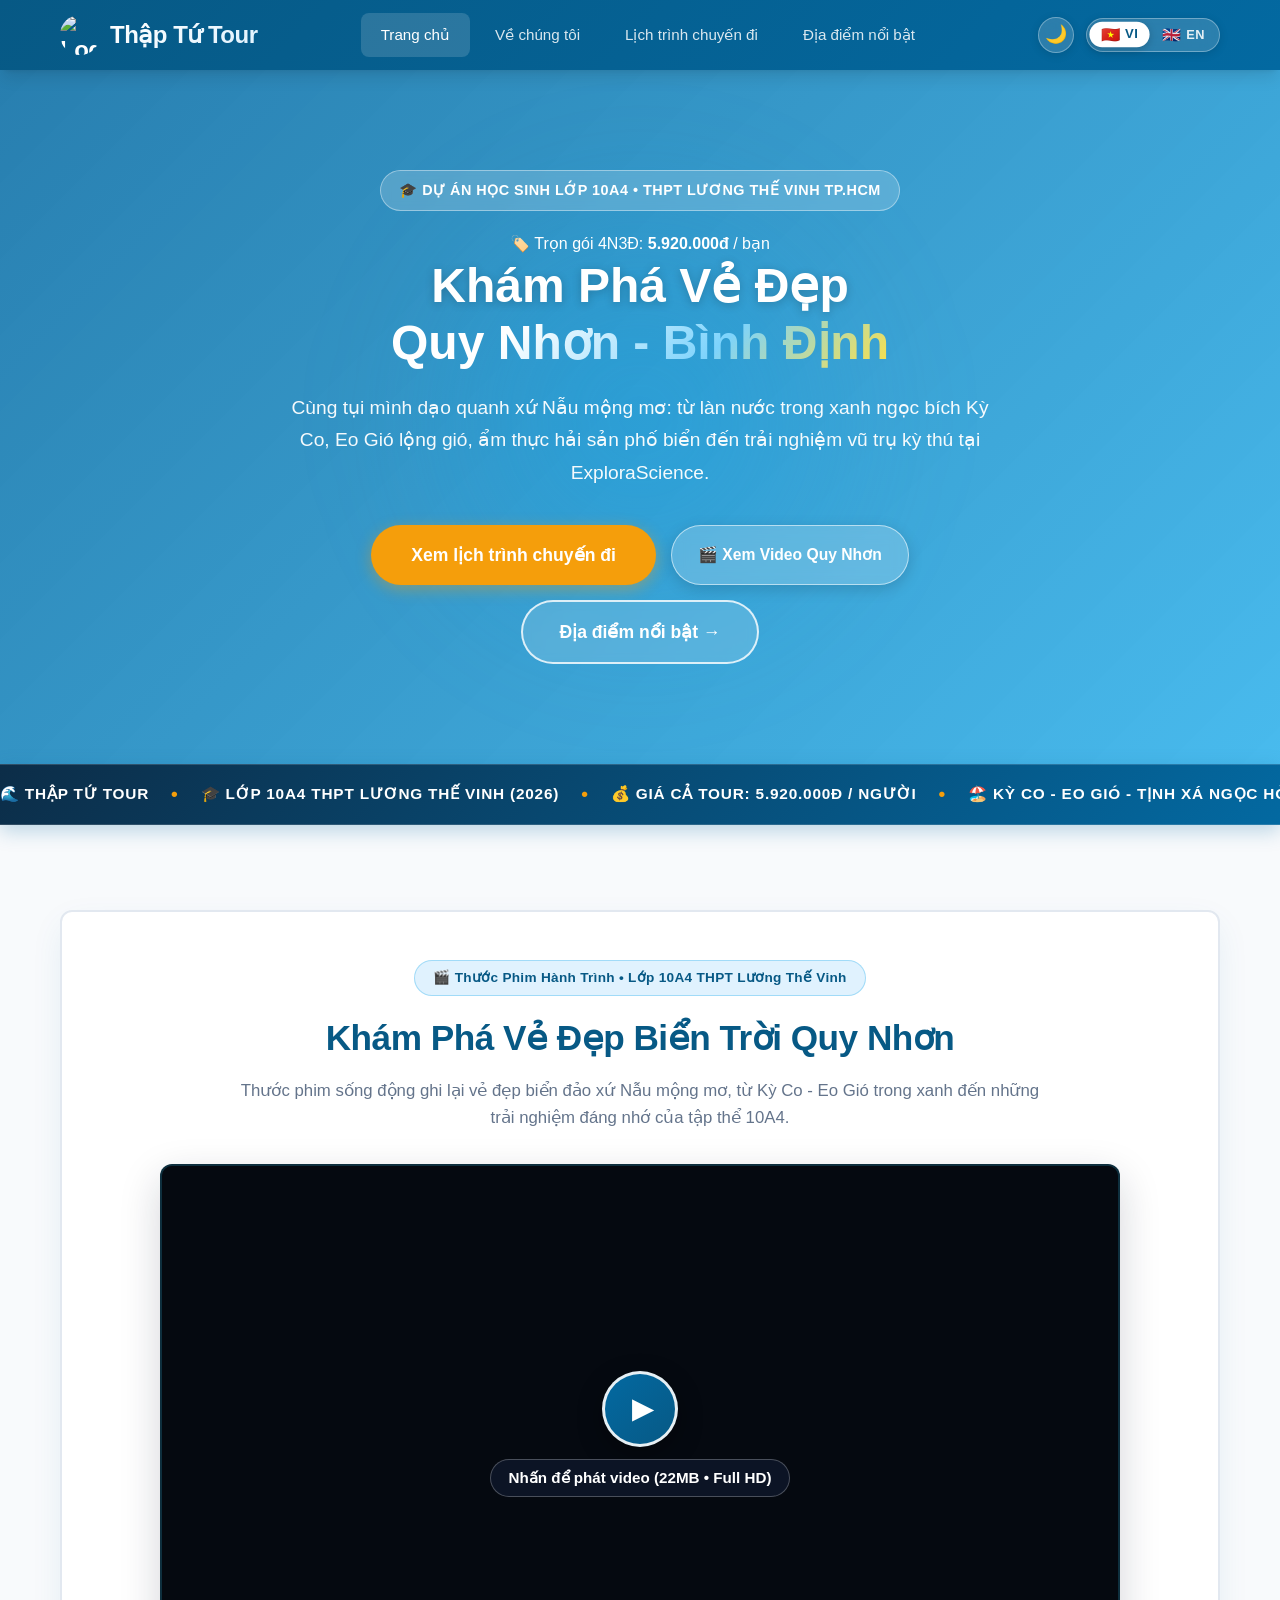
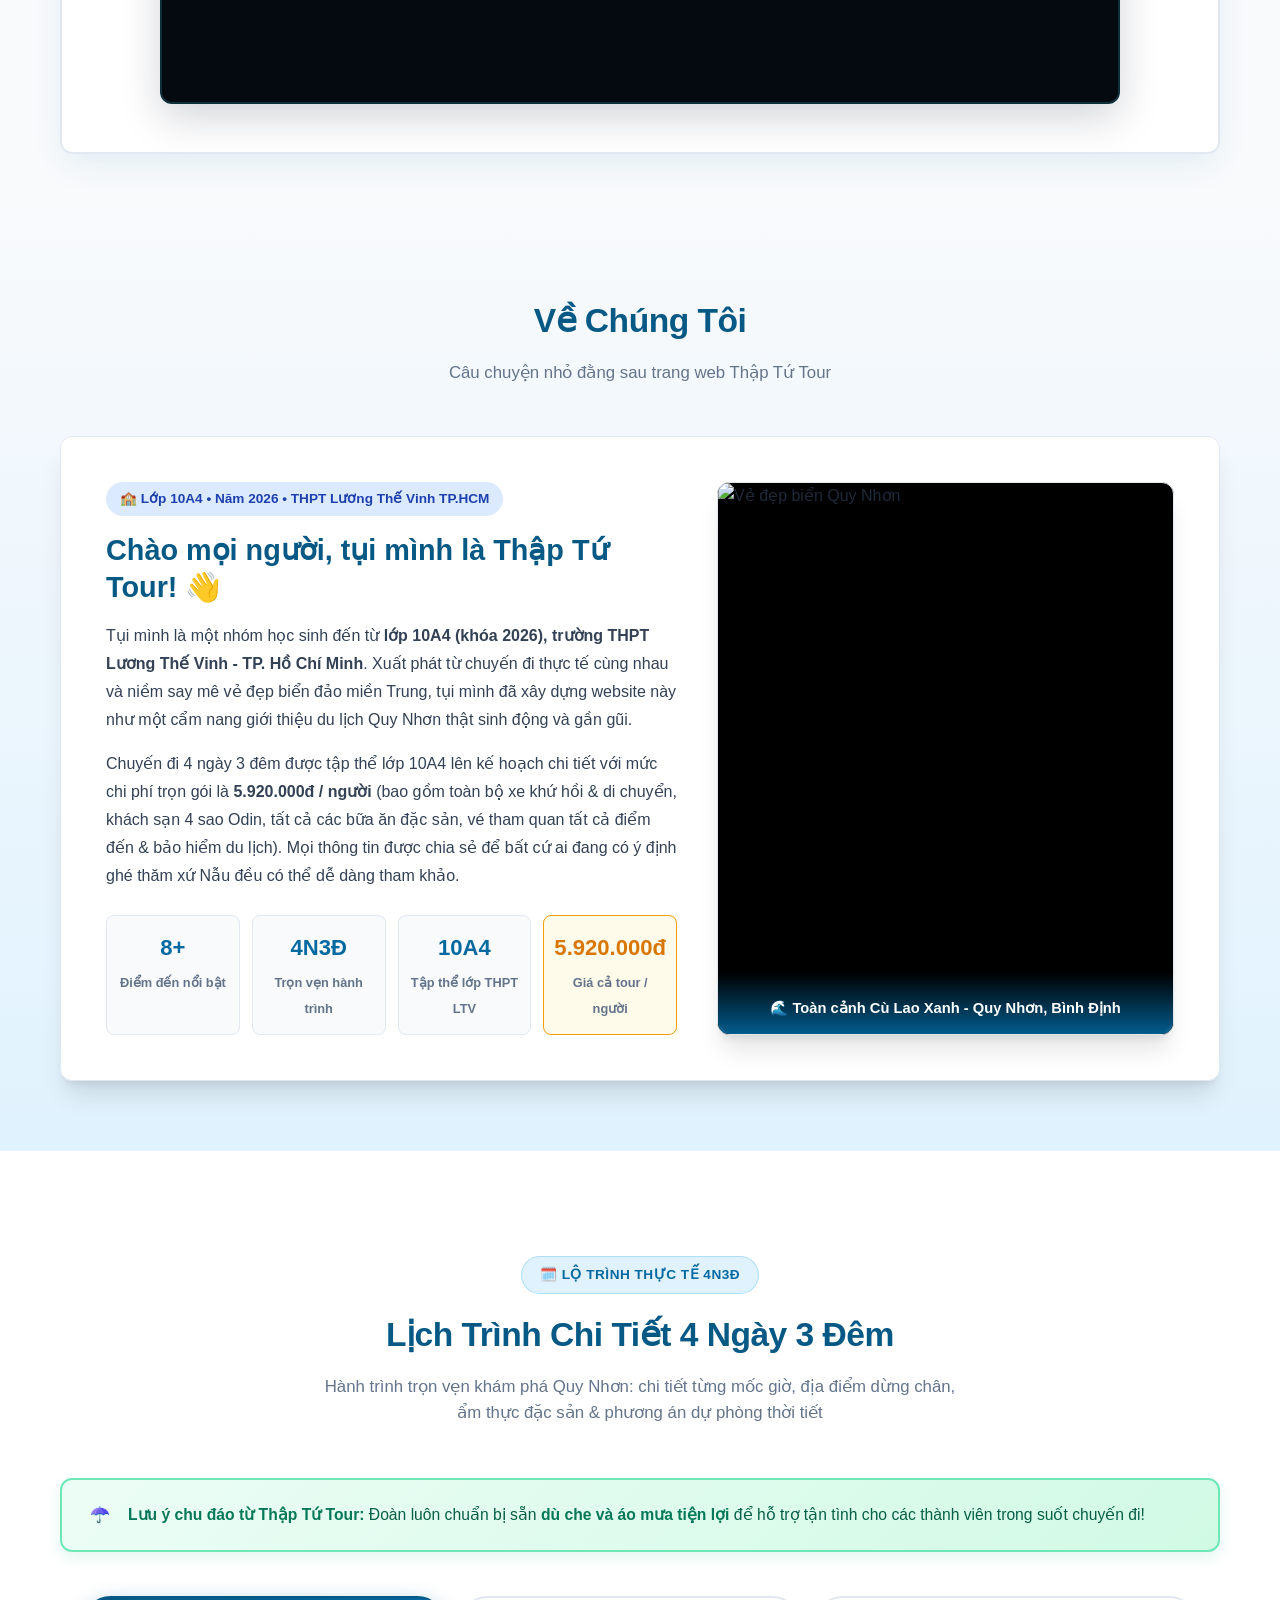
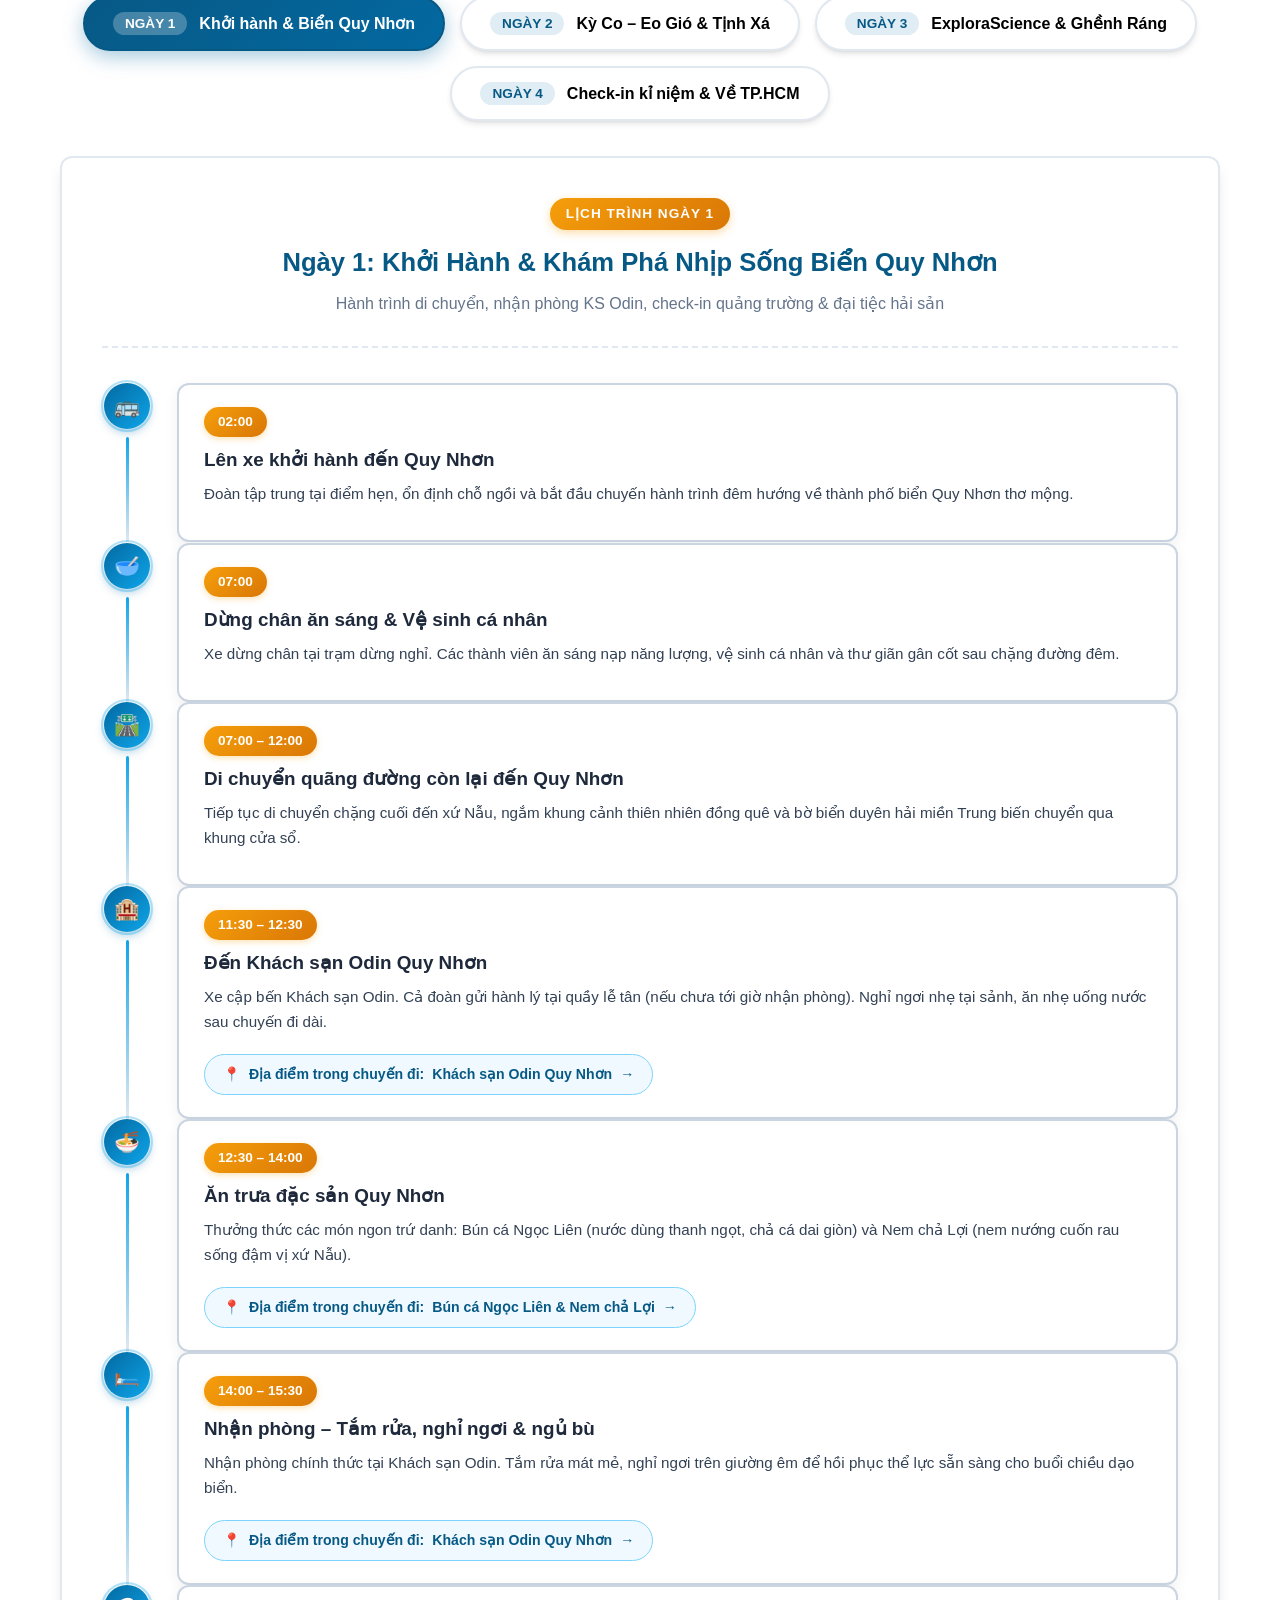
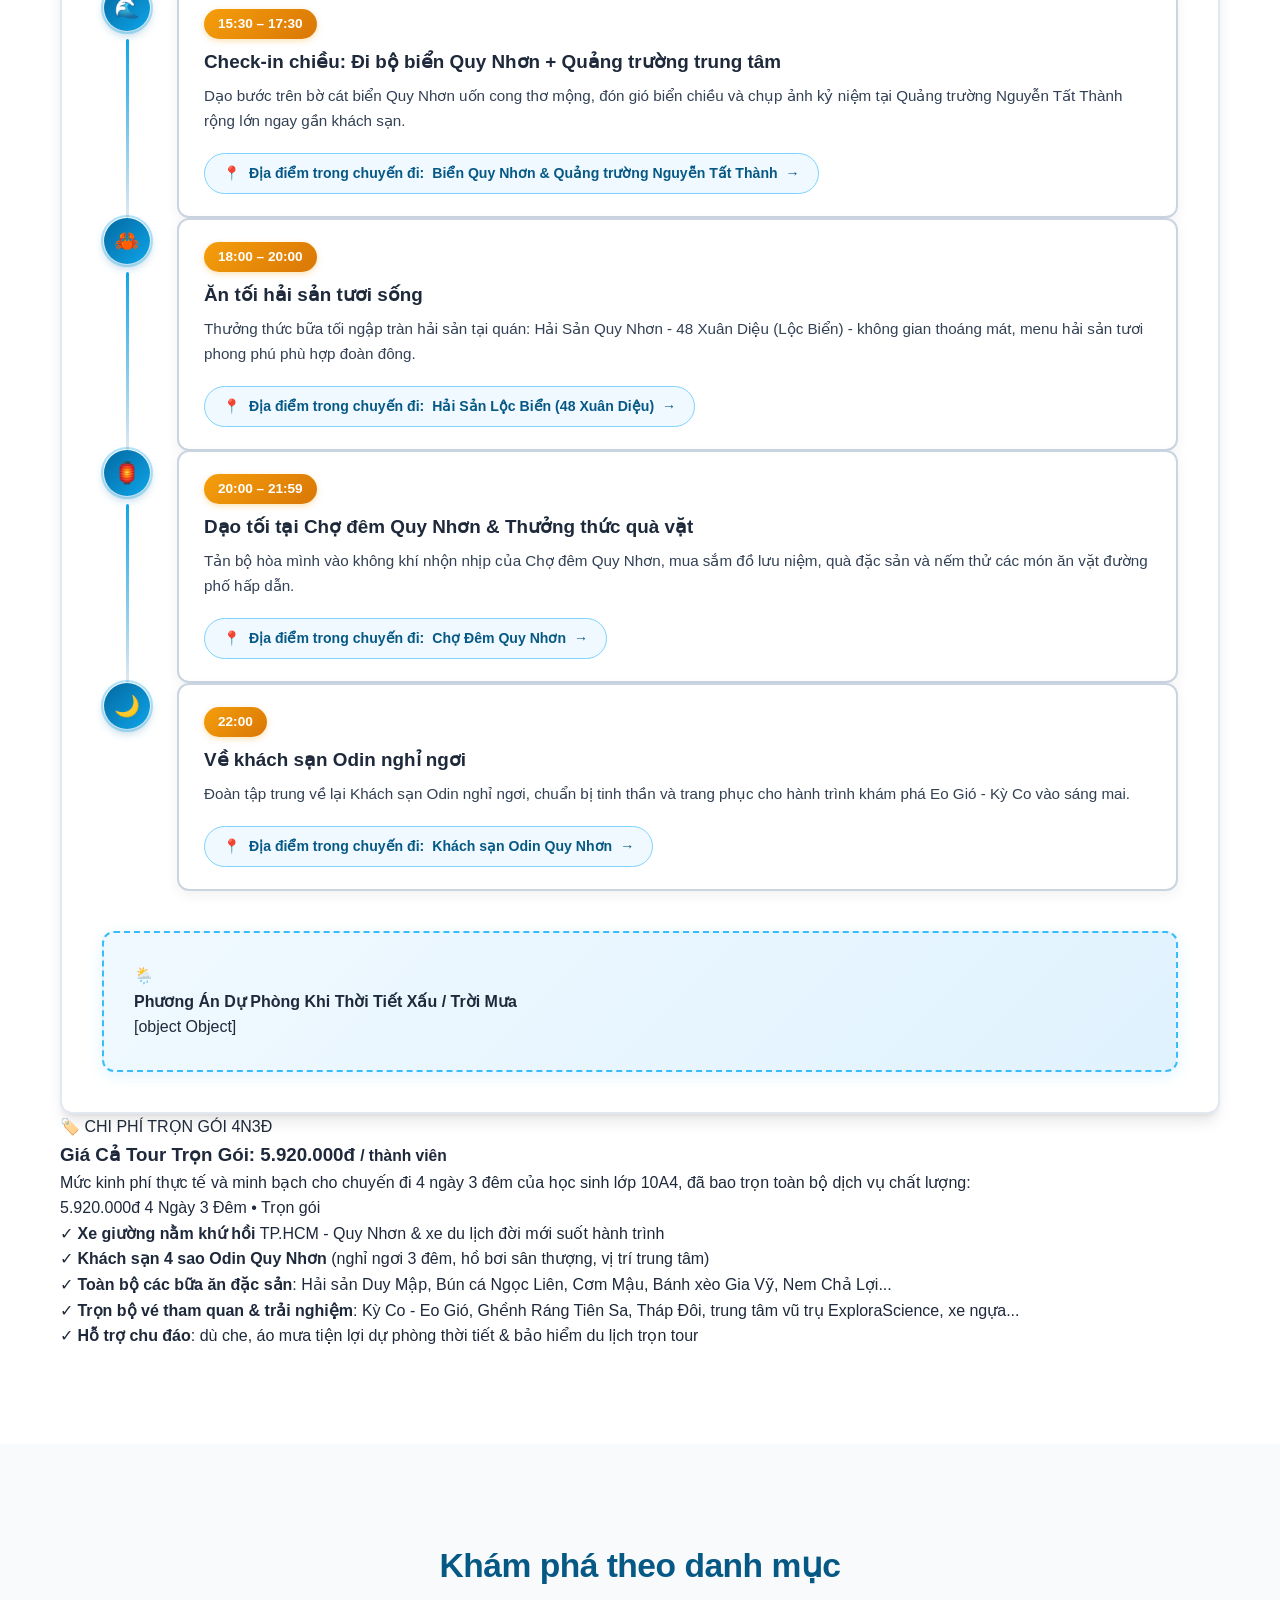
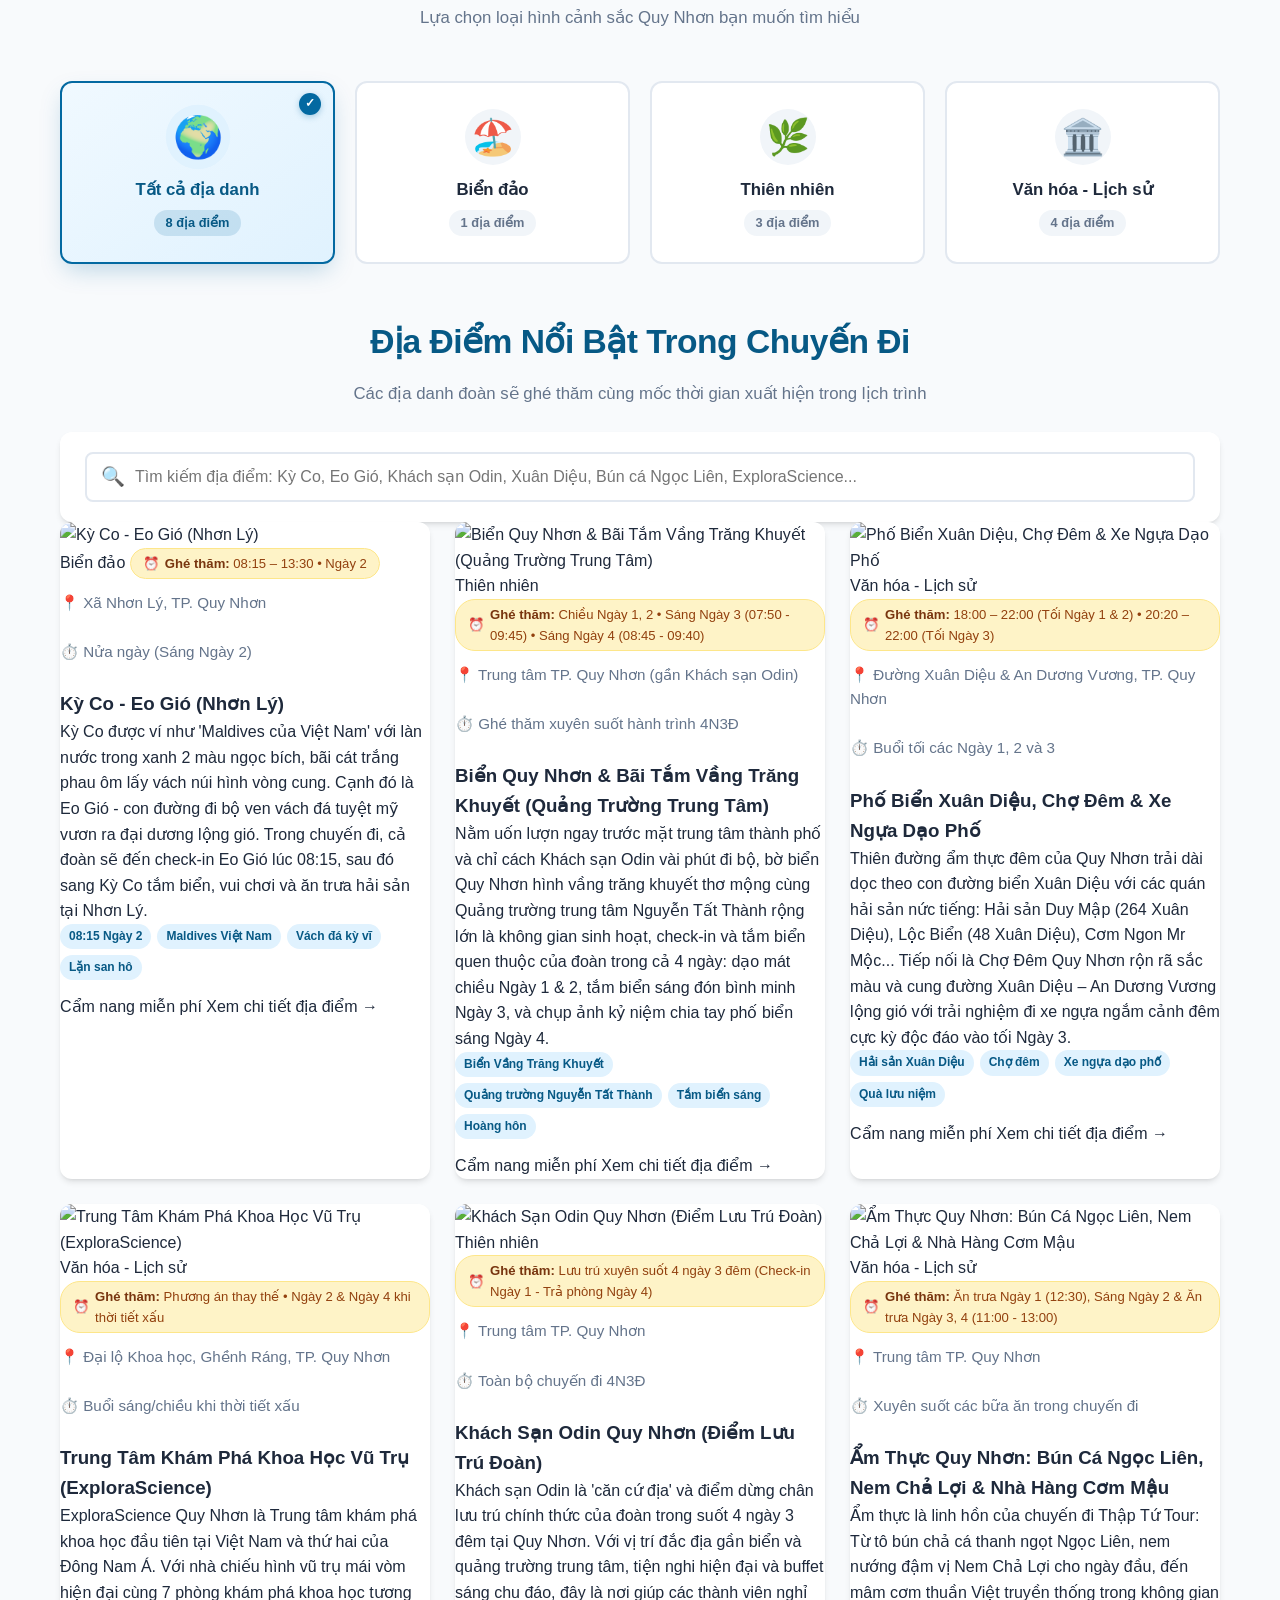
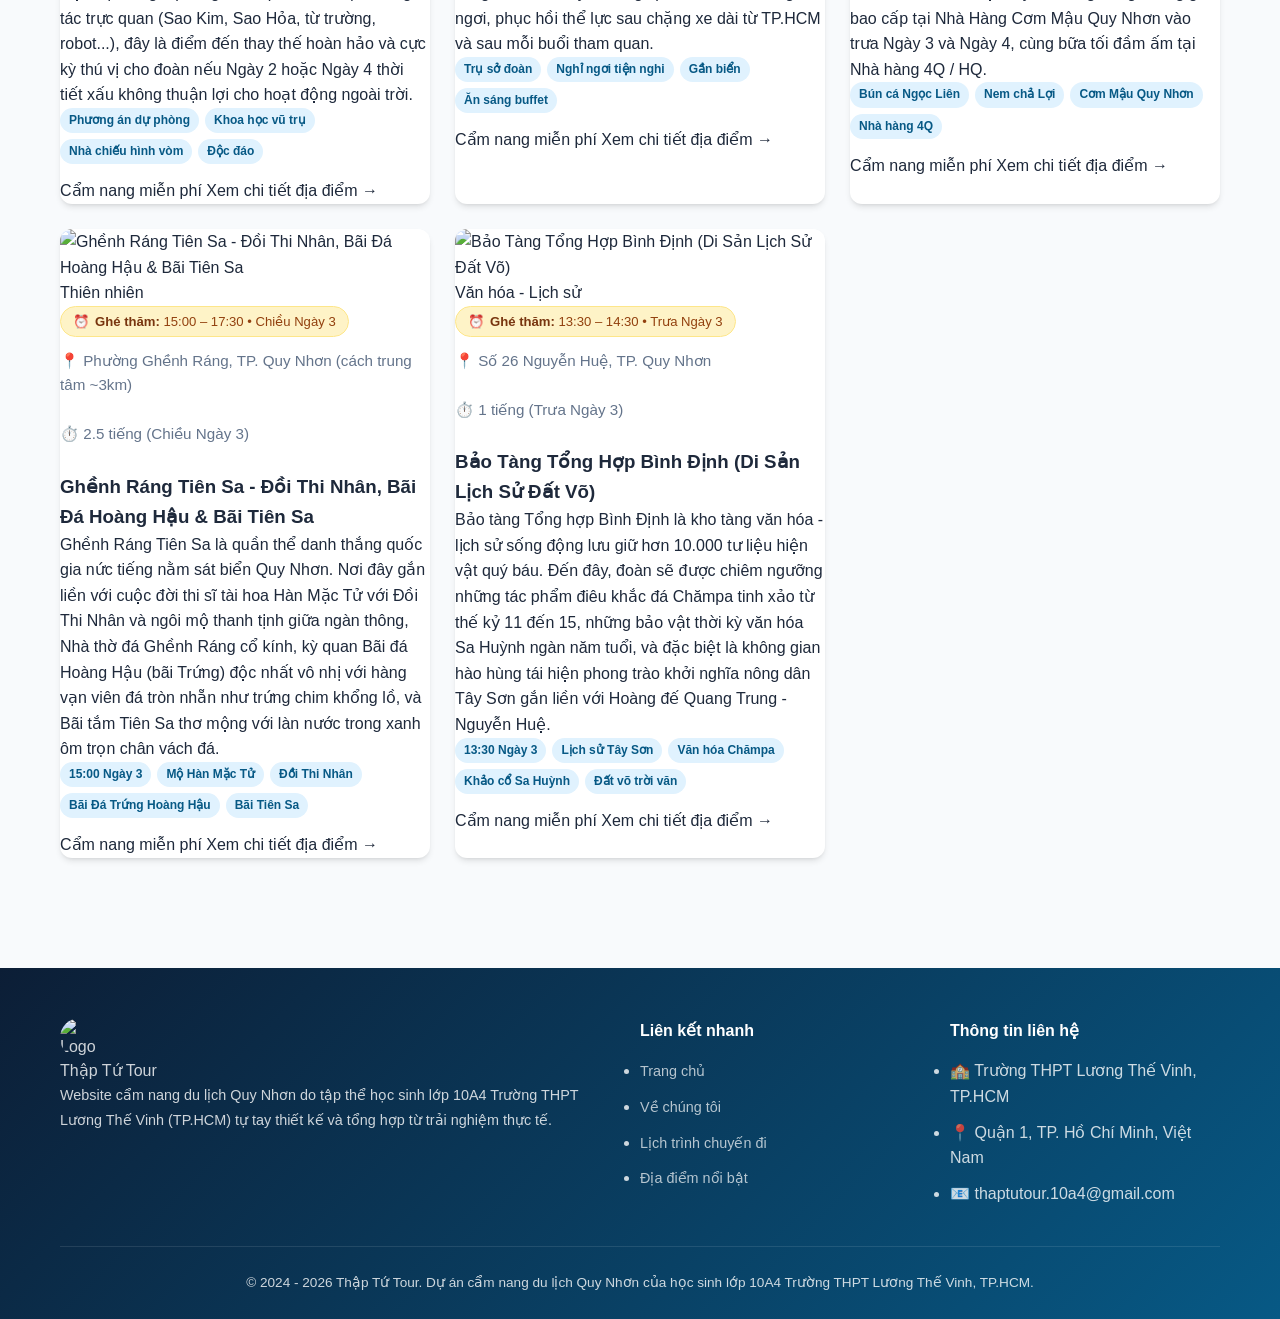
==== commit 26082942: "fix(layout): san deu 2 ben muc Ve chung toi va dan hang 4 hop thong ke" ====
--- a/index.html
+++ b/index.html
@@ -190,42 +190,40 @@
       </div>
 
       <div class="about-us-card reveal-on-scroll">
-        <div class="about-us-grid">
-          <div class="about-us-content">
-            <span class="school-tag" data-i18n="about_tag">🏫 Lớp 10A4 • Năm 2026 • THPT Lương Thế Vinh TP.HCM</span>
-            <h3 data-i18n="about_heading">Chào mọi người, tụi mình là Thập Tứ Tour! 👋</h3>
-            <p data-i18n="about_p1">
-              Tụi mình là một nhóm học sinh đến từ <strong>lớp 10A4 (khóa 2026), trường THPT Lương Thế Vinh - TP. Hồ Chí Minh</strong>. Xuất phát từ chuyến đi thực tế cùng nhau và niềm say mê vẻ đẹp biển đảo miền Trung, tụi mình đã xây dựng website này như một cẩm nang giới thiệu du lịch Quy Nhơn thật sinh động và gần gũi.
-            </p>
-            <p data-i18n="about_p2">
-              Chuyến đi 4 ngày 3 đêm được tập thể lớp 10A4 lên kế hoạch chi tiết với mức chi phí trọn gói là <strong>5.920.000đ / người</strong> (bao gồm toàn bộ xe khứ hồi & di chuyển, khách sạn 4 sao Odin, tất cả các bữa ăn đặc sản, vé tham quan tất cả điểm đến & bảo hiểm du lịch). Mọi thông tin được chia sẻ để bất cứ ai đang có ý định ghé thăm xứ Nẫu đều có thể dễ dàng tham khảo.
-            </p>
-
-            <div class="about-stats-row">
-              <div class="stat-box">
-                <span class="stat-number">8+</span>
-                <span class="stat-label" data-i18n="stat_places_label">Điểm đến nổi bật</span>
-              </div>
-              <div class="stat-box">
-                <span class="stat-number">4N3Đ</span>
-                <span class="stat-label" data-i18n="stat_days_label">Trọn vẹn hành trình</span>
-              </div>
-              <div class="stat-box">
-                <span class="stat-number">10A4</span>
-                <span class="stat-label" data-i18n="stat_class_label">Tập thể lớp THPT LTV</span>
-              </div>
-              <div class="stat-box highlight-stat">
-                <span class="stat-number" data-i18n="stat_price_num">5.920.000đ</span>
-                <span class="stat-label" data-i18n="stat_price_label">Giá cả tour / người</span>
-              </div>
-            </div>
-          </div>
-
-          <div class="about-us-image-wrap">
-            <img src="about-quynhon.jpg" alt="Vẻ đẹp biển Quy Nhơn" class="about-us-img" loading="lazy">
-            <div class="image-caption-tag" data-i18n="about_img_caption">
-              🌊 Toàn cảnh Cù Lao Xanh - Quy Nhơn, Bình Định
-            </div>
+        <div class="about-us-content">
+          <span class="school-tag" data-i18n="about_tag">🏫 Lớp 10A4 • Năm 2026 • THPT Lương Thế Vinh TP.HCM</span>
+          <h3 data-i18n="about_heading">Chào mọi người, tụi mình là Thập Tứ Tour! 👋</h3>
+          <p data-i18n="about_p1">
+            Tụi mình là một nhóm học sinh đến từ <strong>lớp 10A4 (khóa 2026), trường THPT Lương Thế Vinh - TP. Hồ Chí Minh</strong>. Xuất phát từ chuyến đi thực tế cùng nhau và niềm say mê vẻ đẹp biển đảo miền Trung, tụi mình đã xây dựng website này như một cẩm nang giới thiệu du lịch Quy Nhơn thật sinh động và gần gũi.
+          </p>
+          <p data-i18n="about_p2">
+            Chuyến đi 4 ngày 3 đêm được tập thể lớp 10A4 lên kế hoạch chi tiết với mức chi phí trọn gói là <strong>5.920.000đ / người</strong> (bao gồm toàn bộ xe khứ hồi & di chuyển, khách sạn 4 sao Odin, tất cả các bữa ăn đặc sản, vé tham quan tất cả điểm đến & bảo hiểm du lịch). Mọi thông tin được chia sẻ để bất cứ ai đang có ý định ghé thăm xứ Nẫu đều có thể dễ dàng tham khảo.
+          </p>
+
+          <div class="about-stats-grid">
+            <div class="stat-box">
+              <span class="stat-number">8+</span>
+              <span class="stat-label" data-i18n="stat_places_label">Điểm đến nổi bật</span>
+            </div>
+            <div class="stat-box">
+              <span class="stat-number">4N3Đ</span>
+              <span class="stat-label" data-i18n="stat_days_label">Trọn vẹn hành trình</span>
+            </div>
+            <div class="stat-box">
+              <span class="stat-number">10A4</span>
+              <span class="stat-label" data-i18n="stat_class_label">Tập thể lớp THPT LTV</span>
+            </div>
+            <div class="stat-box highlight-stat">
+              <span class="stat-number" data-i18n="stat_price_num">5.920.000đ</span>
+              <span class="stat-label" data-i18n="stat_price_label">Giá cả tour / người</span>
+            </div>
+          </div>
+        </div>
+
+        <div class="about-us-image-box">
+          <img src="about-quynhon.jpg" alt="Vẻ đẹp biển Quy Nhơn" class="about-us-img" loading="lazy">
+          <div class="about-image-caption" data-i18n="about_img_caption">
+            <span>🌊 Toàn cảnh Cù Lao Xanh - Quy Nhơn, Bình Định</span>
           </div>
         </div>
       </div>
--- a/css/style.css
+++ b/css/style.css
@@ -1768,10 +1768,11 @@
   font-size: 1rem;
 }
 
-.about-stats-grid {
+.about-stats-grid,
+.about-stats-row {
   display: grid;
-  grid-template-columns: repeat(3, 1fr);
-  gap: 15px;
+  grid-template-columns: repeat(4, 1fr);
+  gap: 12px;
   margin-top: 25px;
 }
 
@@ -1779,22 +1780,41 @@
   background: var(--gray-50);
   border: 1px solid var(--gray-200);
   border-radius: var(--radius-sm);
-  padding: 16px 12px;
+  padding: 14px 10px;
   text-align: center;
+  transition: transform 0.3s cubic-bezier(0.16, 1, 0.3, 1), box-shadow 0.3s ease;
+}
+
+.stat-box:hover {
+  transform: translateY(-5px);
+  box-shadow: 0 10px 22px -4px rgba(3, 105, 161, 0.18);
+}
+
+.stat-box.highlight-stat,
+.stat-box.stat-highlight-price {
+  background: #fffbeb;
+  border-color: #f59e0b;
+}
+
+.stat-box.highlight-stat .stat-number,
+.stat-box.stat-highlight-price .stat-number {
+  color: #d97706;
 }
 
 .stat-number {
   display: block;
-  font-size: 1.6rem;
+  font-size: 1.38rem;
   font-weight: 800;
   color: var(--primary);
   margin-bottom: 4px;
+  white-space: nowrap;
 }
 
 .stat-label {
-  font-size: 0.82rem;
+  font-size: 0.8rem;
   color: var(--text-light);
   font-weight: 600;
+  line-height: 1.35;
 }
 
 .about-us-info-box {
@@ -2205,6 +2225,13 @@
 }
 
 /* Responsive */
+@media (max-width: 1100px) {
+  .about-stats-grid,
+  .about-stats-row {
+    grid-template-columns: repeat(2, 1fr);
+  }
+}
+
 @media (max-width: 900px) {
   .about-us-card {
     grid-template-columns: 1fr;
@@ -2246,8 +2273,10 @@
     gap: 12px;
   }
 
-  .about-stats-grid {
-    grid-template-columns: 1fr;
+  .about-stats-grid,
+  .about-stats-row {
+    grid-template-columns: repeat(2, 1fr);
+    gap: 10px;
   }
 }
 
@@ -2368,7 +2397,7 @@
   border-radius: var(--radius);
   padding: 40px;
   box-shadow: var(--shadow-lg);
-  border: 1px solid var(--gray-200);
+  border: 2px solid var(--gray-200);
   position: relative;
 }
 
@@ -2380,6 +2409,7 @@
   border-bottom: 2px dashed var(--gray-200);
 }
 
+.timeline-day-pill,
 .timeline-day-badge {
   display: inline-block;
   background: linear-gradient(135deg, var(--accent), var(--accent-hover));
@@ -2462,18 +2492,20 @@
 /* Nội dung sự kiện */
 .timeline-content {
   flex: 1;
-  background: var(--gray-50);
-  border: 1px solid var(--gray-200);
-  border-radius: var(--radius-sm);
+  background: var(--white);
+  border: 2px solid #cbd5e1;
+  border-radius: var(--radius);
   padding: 22px 25px;
-  transition: background-color 0.25s ease, border-color 0.25s ease, box-shadow 0.25s ease;
+  box-shadow: 0 4px 14px rgba(15, 23, 42, 0.06);
+  transition: transform 0.25s cubic-bezier(0.16, 1, 0.3, 1), border-color 0.25s ease, box-shadow 0.25s ease, background-color 0.25s ease;
   position: relative;
 }
 
 .timeline-content:hover {
   background: var(--white);
-  border-color: var(--primary-light);
-  box-shadow: var(--shadow-lg);
+  border-color: var(--primary);
+  box-shadow: 0 10px 24px rgba(3, 105, 161, 0.16);
+  transform: translateY(-3px);
 }
 
 .timeline-time-badge {
@@ -3649,16 +3681,6 @@
   box-shadow: 0 4px 12px rgba(0, 0, 0, 0.4);
 }
 
-[data-theme="dark"] .timeline-content {
-  background: #151f32;
-  border-color: #26354d;
-}
-
-[data-theme="dark"] .timeline-content:hover {
-  background: #19273f;
-  border-color: #38bdf8;
-  box-shadow: 0 10px 25px rgba(0, 0, 0, 0.5);
-}
 
 [data-theme="dark"] .timeline-event-title {
   color: #f1f5f9;
@@ -4229,19 +4251,34 @@
 }
 
 /* LỊCH TRÌNH CHI TIẾT NỔI BẬT CAO TRONG DARK MODE */
+[data-theme="dark"] .timeline-section {
+  background: #070d18 !important;
+}
+
+[data-theme="dark"] .timeline-container {
+  background: #0b1424 !important;
+  border: 2px solid #1e3352 !important;
+  box-shadow: 0 12px 40px rgba(0, 0, 0, 0.6) !important;
+}
+
+[data-theme="dark"] .timeline-day-header {
+  border-bottom: 2px dashed rgba(56, 189, 248, 0.25) !important;
+}
+
+/* Hộp bao quanh mỗi mốc thời gian chi tiết - viền dày 2px và nổi bật rõ ràng */
 [data-theme="dark"] .timeline-content {
-  background: linear-gradient(145deg, #13243d 0%, #182e4e 100%) !important;
-  border: 1.5px solid rgba(56, 189, 248, 0.45) !important;
+  background: linear-gradient(145deg, #13233c 0%, #1a3152 100%) !important;
+  border: 2px solid rgba(56, 189, 248, 0.6) !important;
   border-radius: var(--radius) !important;
-  box-shadow: 0 10px 28px rgba(0, 0, 0, 0.55), inset 0 1px 0 rgba(255, 255, 255, 0.08) !important;
+  box-shadow: 0 10px 30px rgba(0, 0, 0, 0.55), inset 0 1px 0 rgba(255, 255, 255, 0.12) !important;
   padding: 22px 26px !important;
   transition: transform 0.25s cubic-bezier(0.16, 1, 0.3, 1), border-color 0.25s ease, box-shadow 0.25s ease !important;
 }
 
 [data-theme="dark"] .timeline-content:hover {
-  background: linear-gradient(145deg, #182e4e 0%, #1e385f 100%) !important;
+  background: linear-gradient(145deg, #182e4e 0%, #22436e 100%) !important;
   border-color: #38bdf8 !important;
-  box-shadow: 0 14px 35px rgba(0, 0, 0, 0.65), 0 0 20px rgba(56, 189, 248, 0.35) !important;
+  box-shadow: 0 14px 35px rgba(0, 0, 0, 0.65), 0 0 20px rgba(56, 189, 248, 0.4) !important;
   transform: translateY(-4px) !important;
 }
 
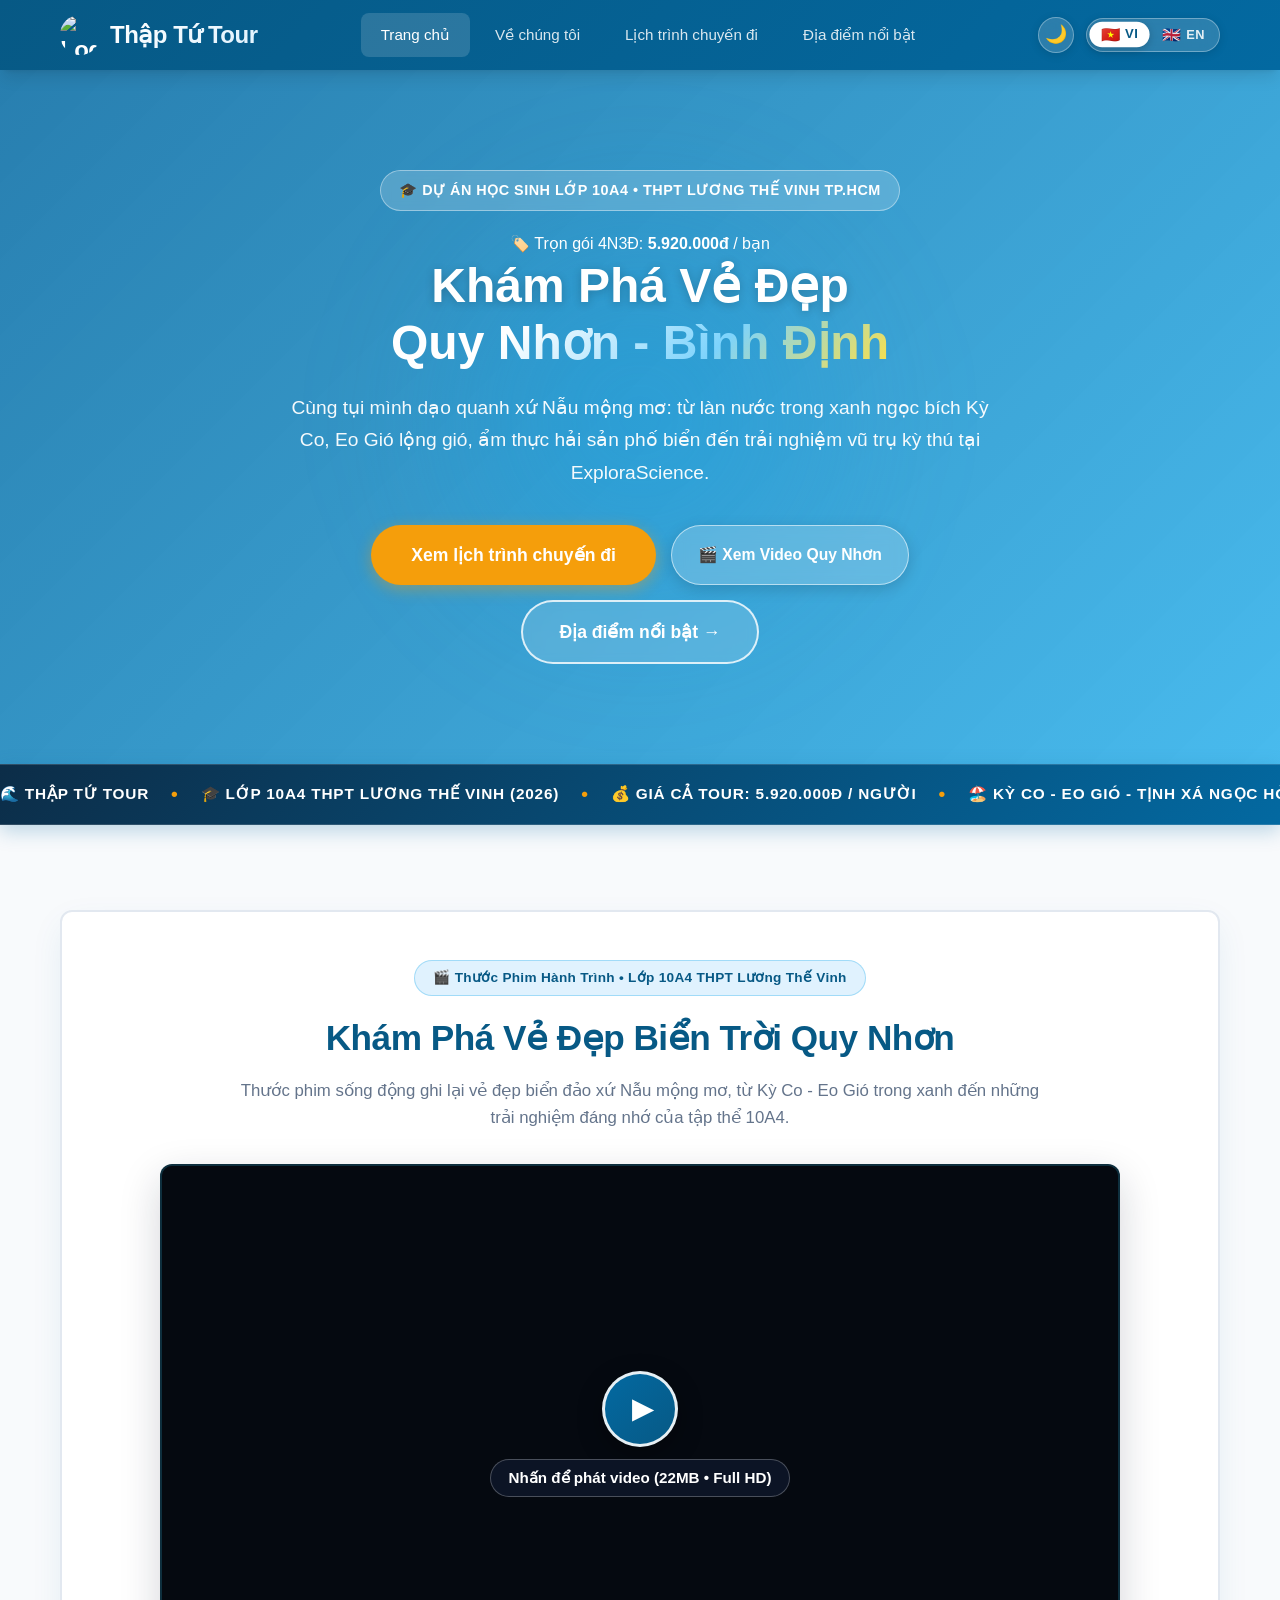
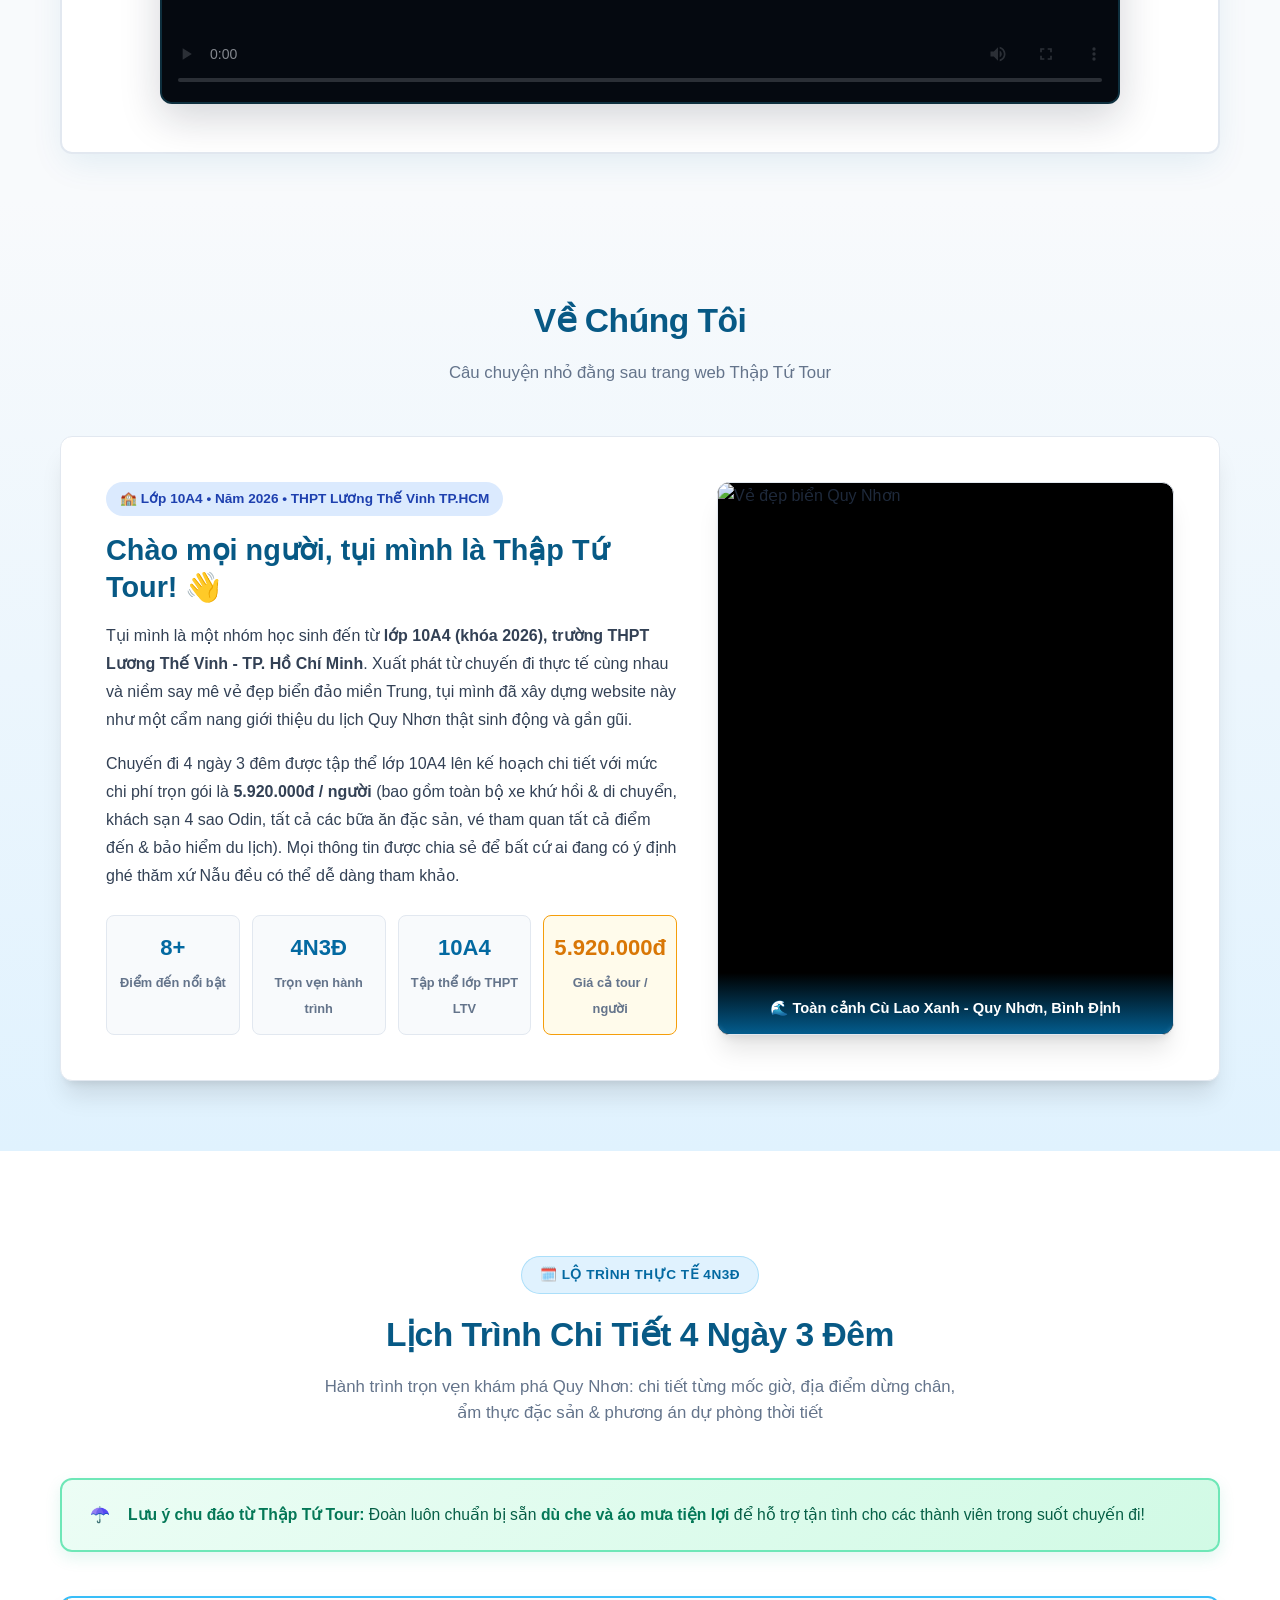
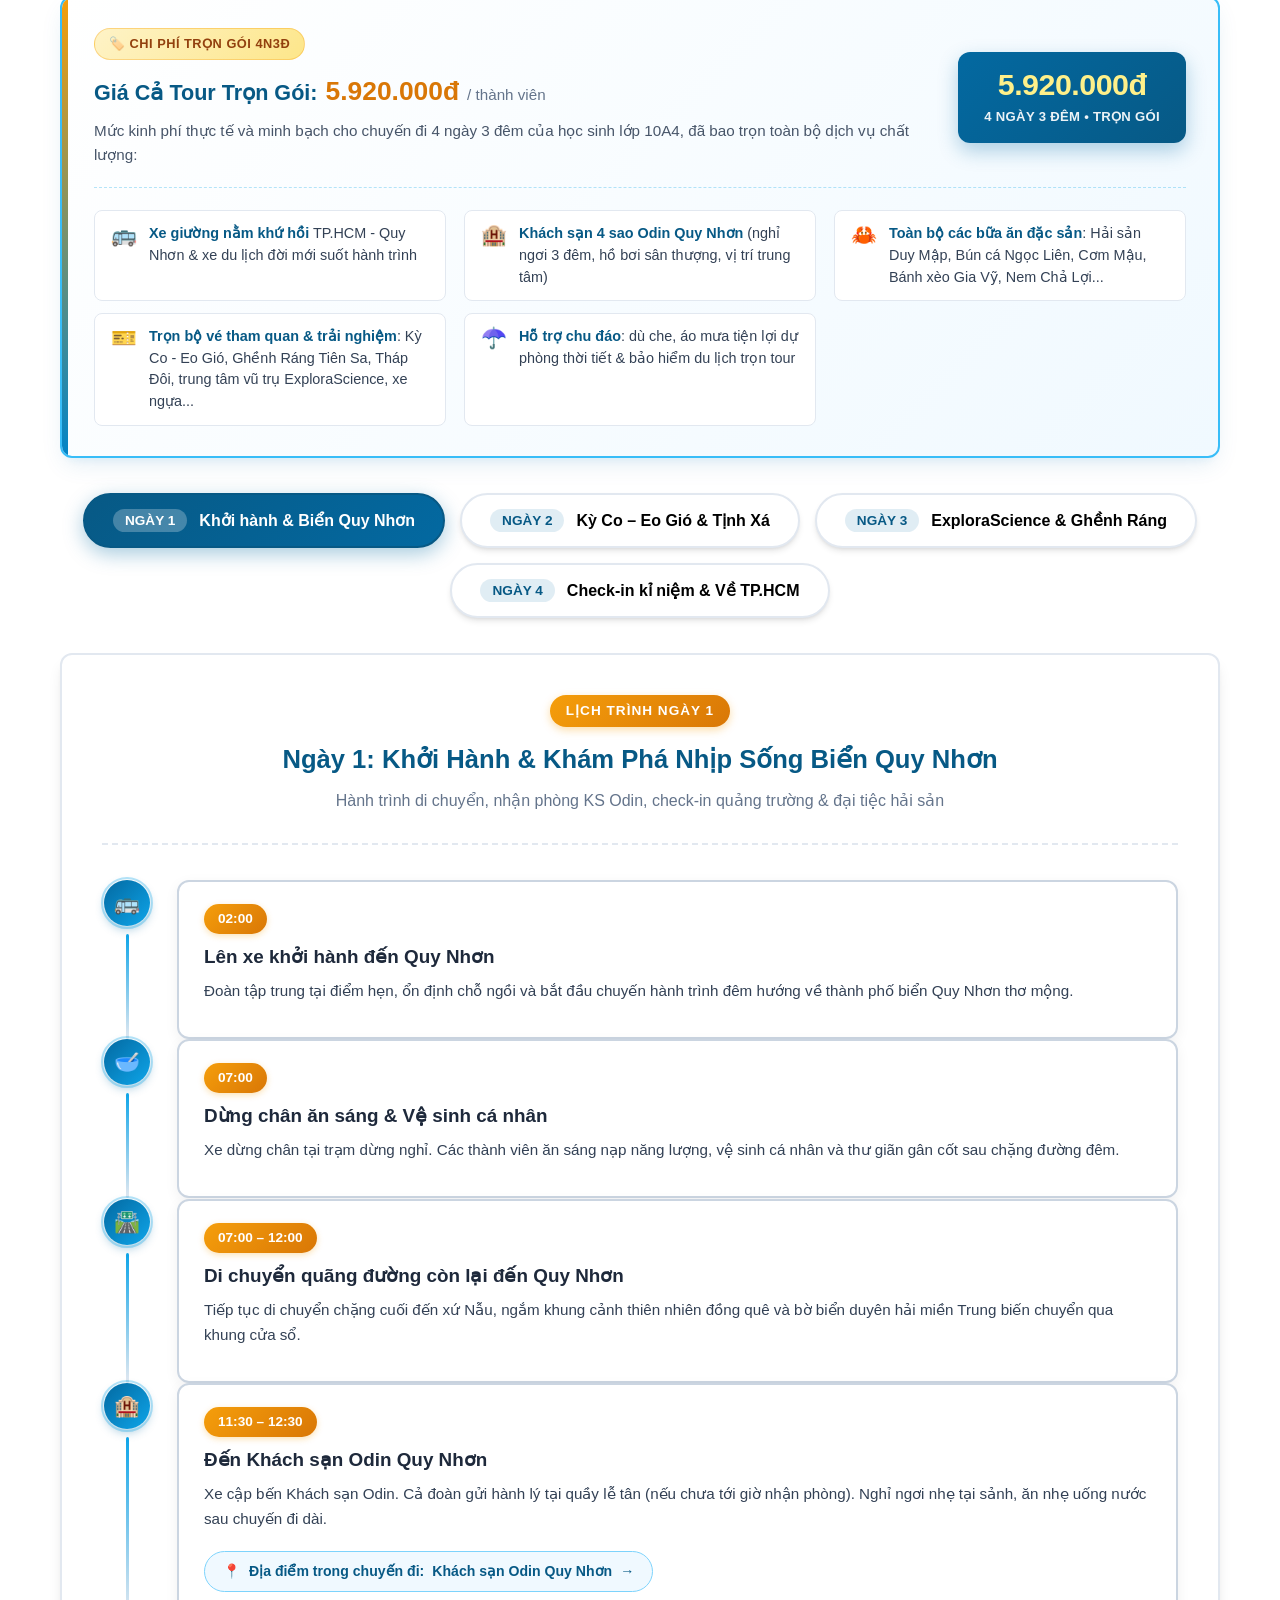
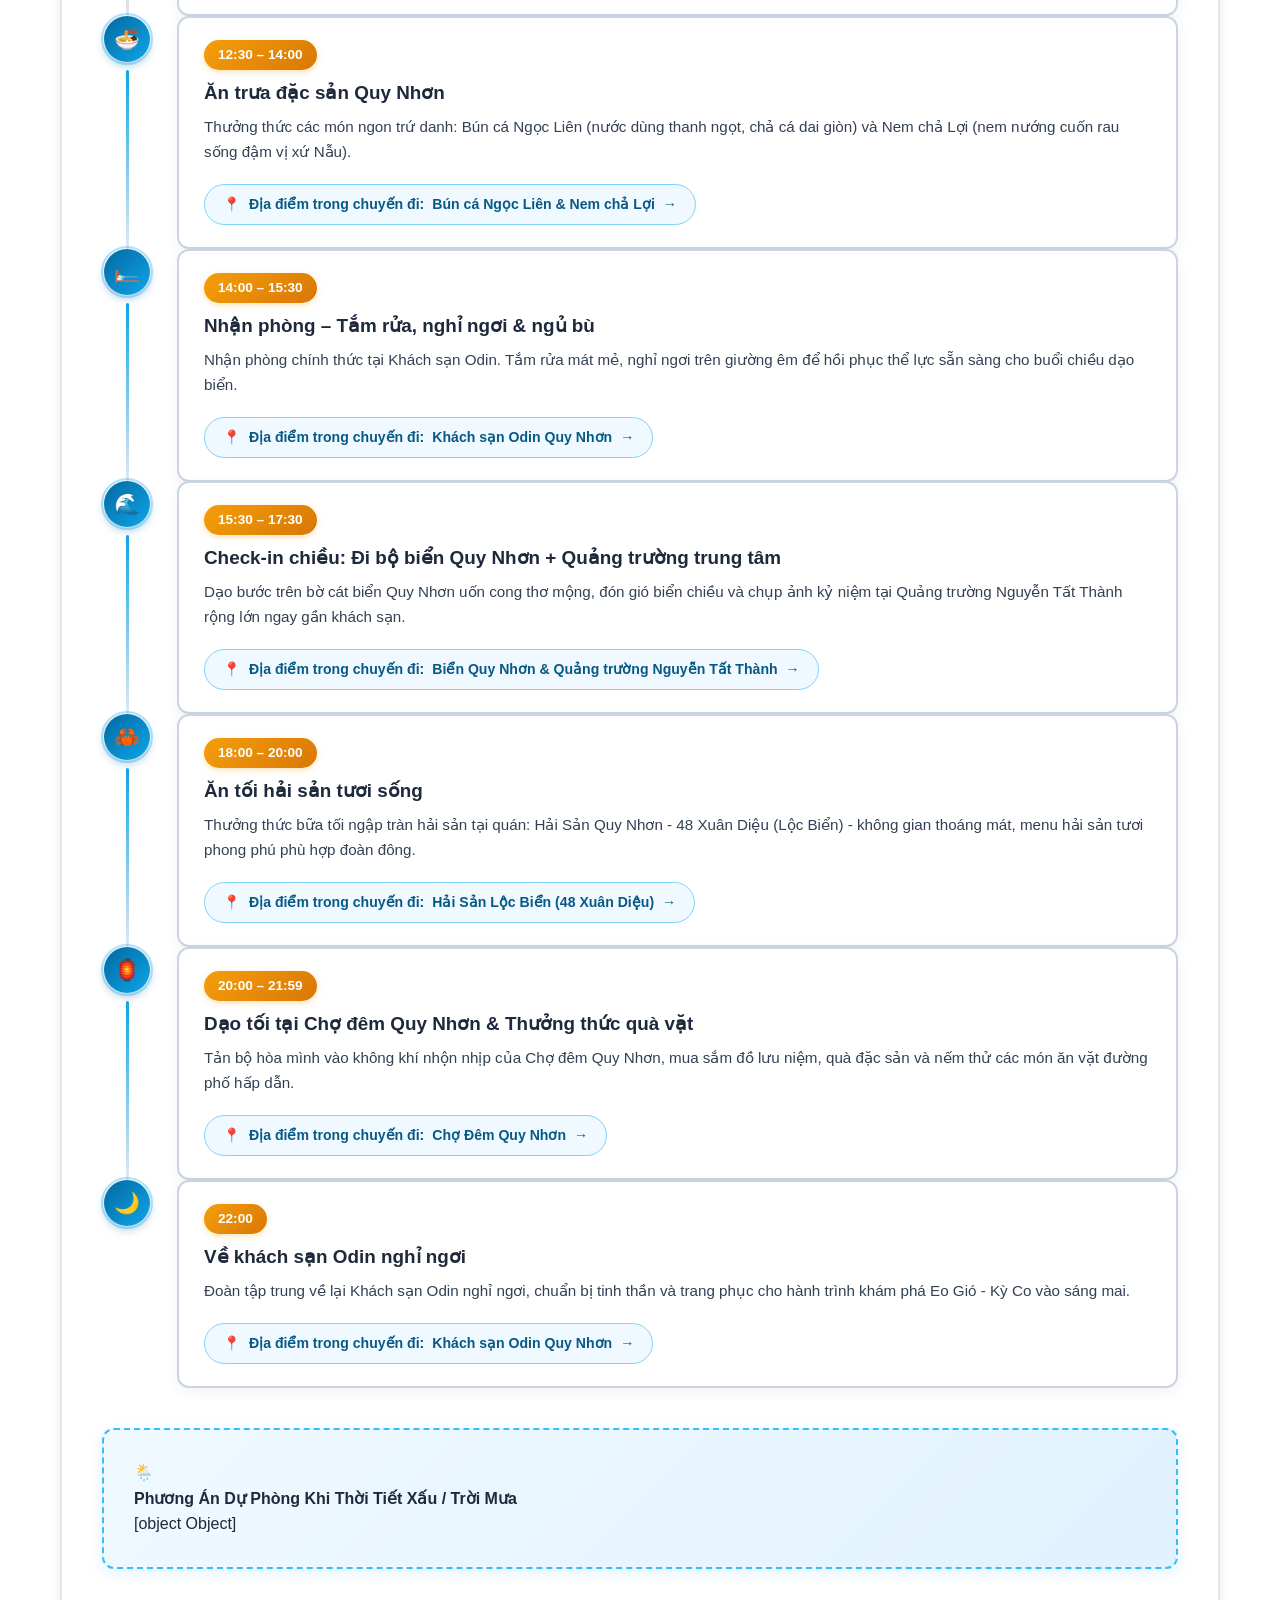
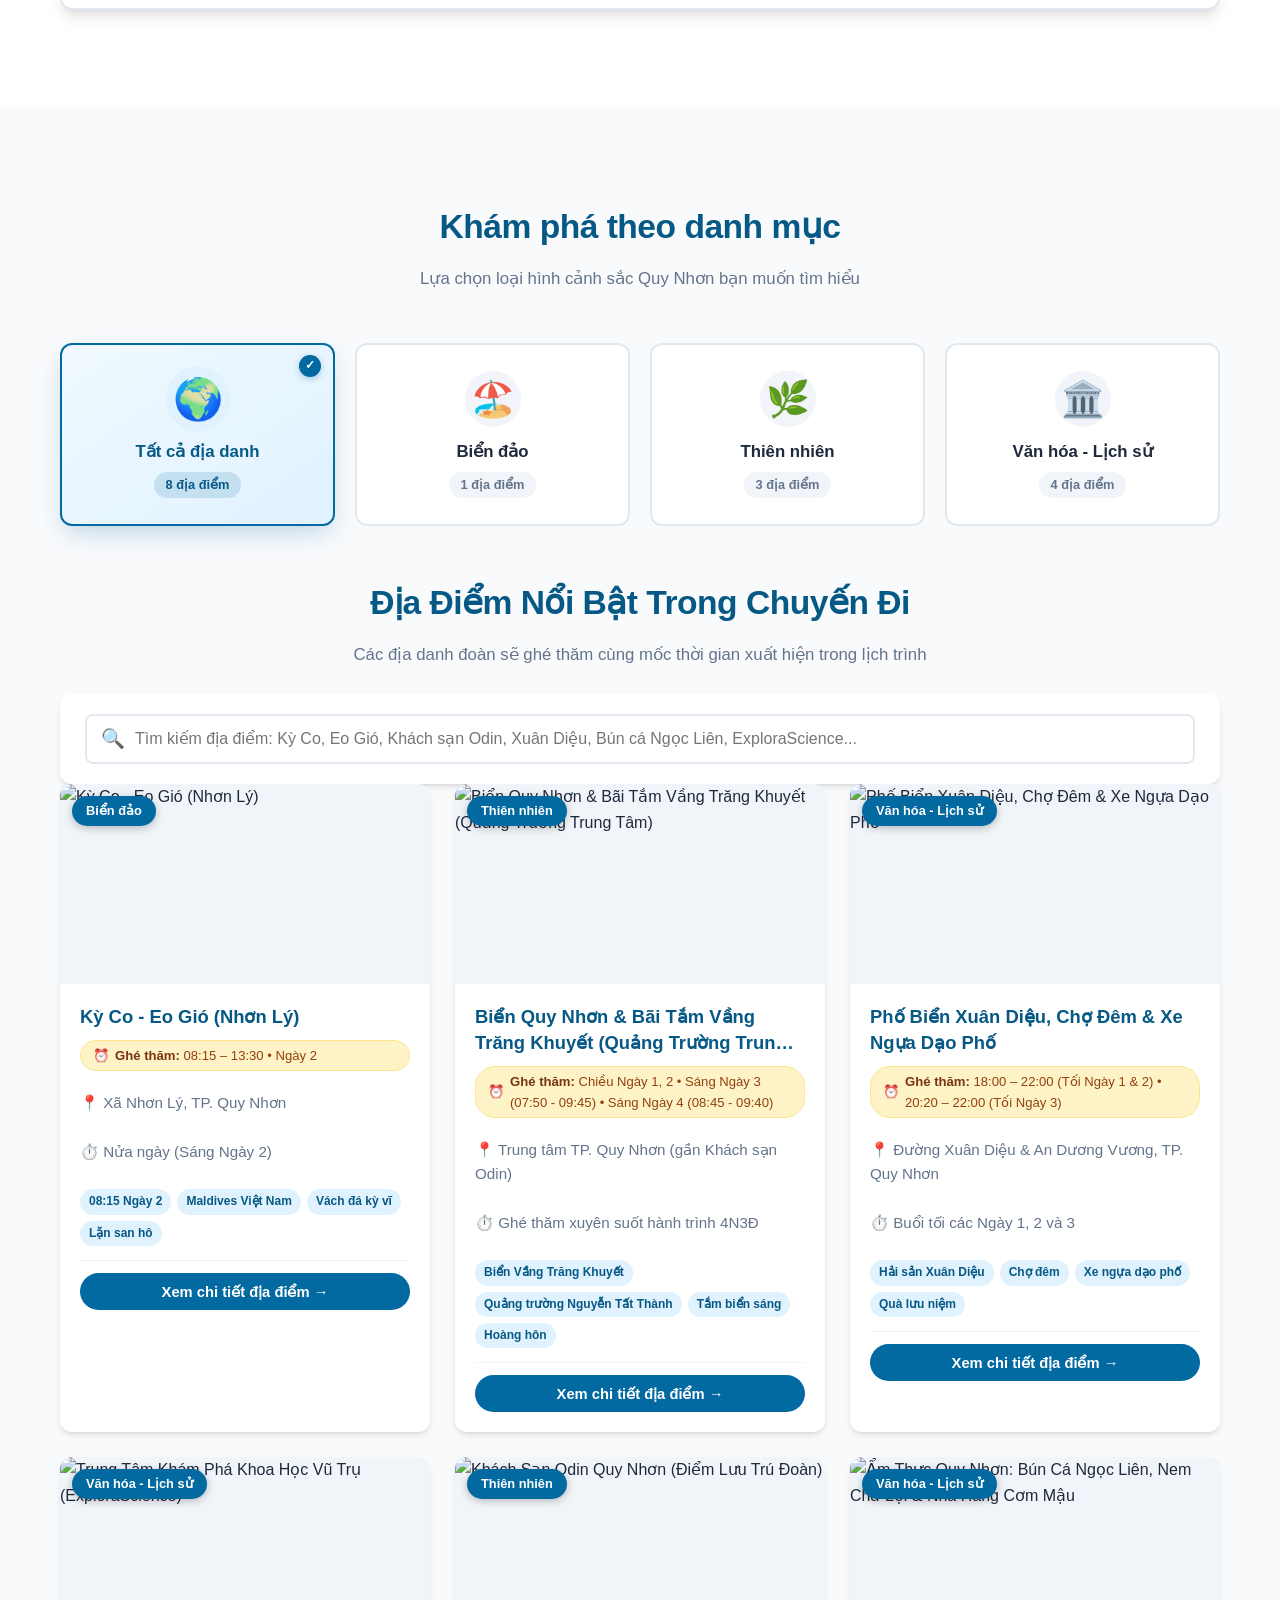
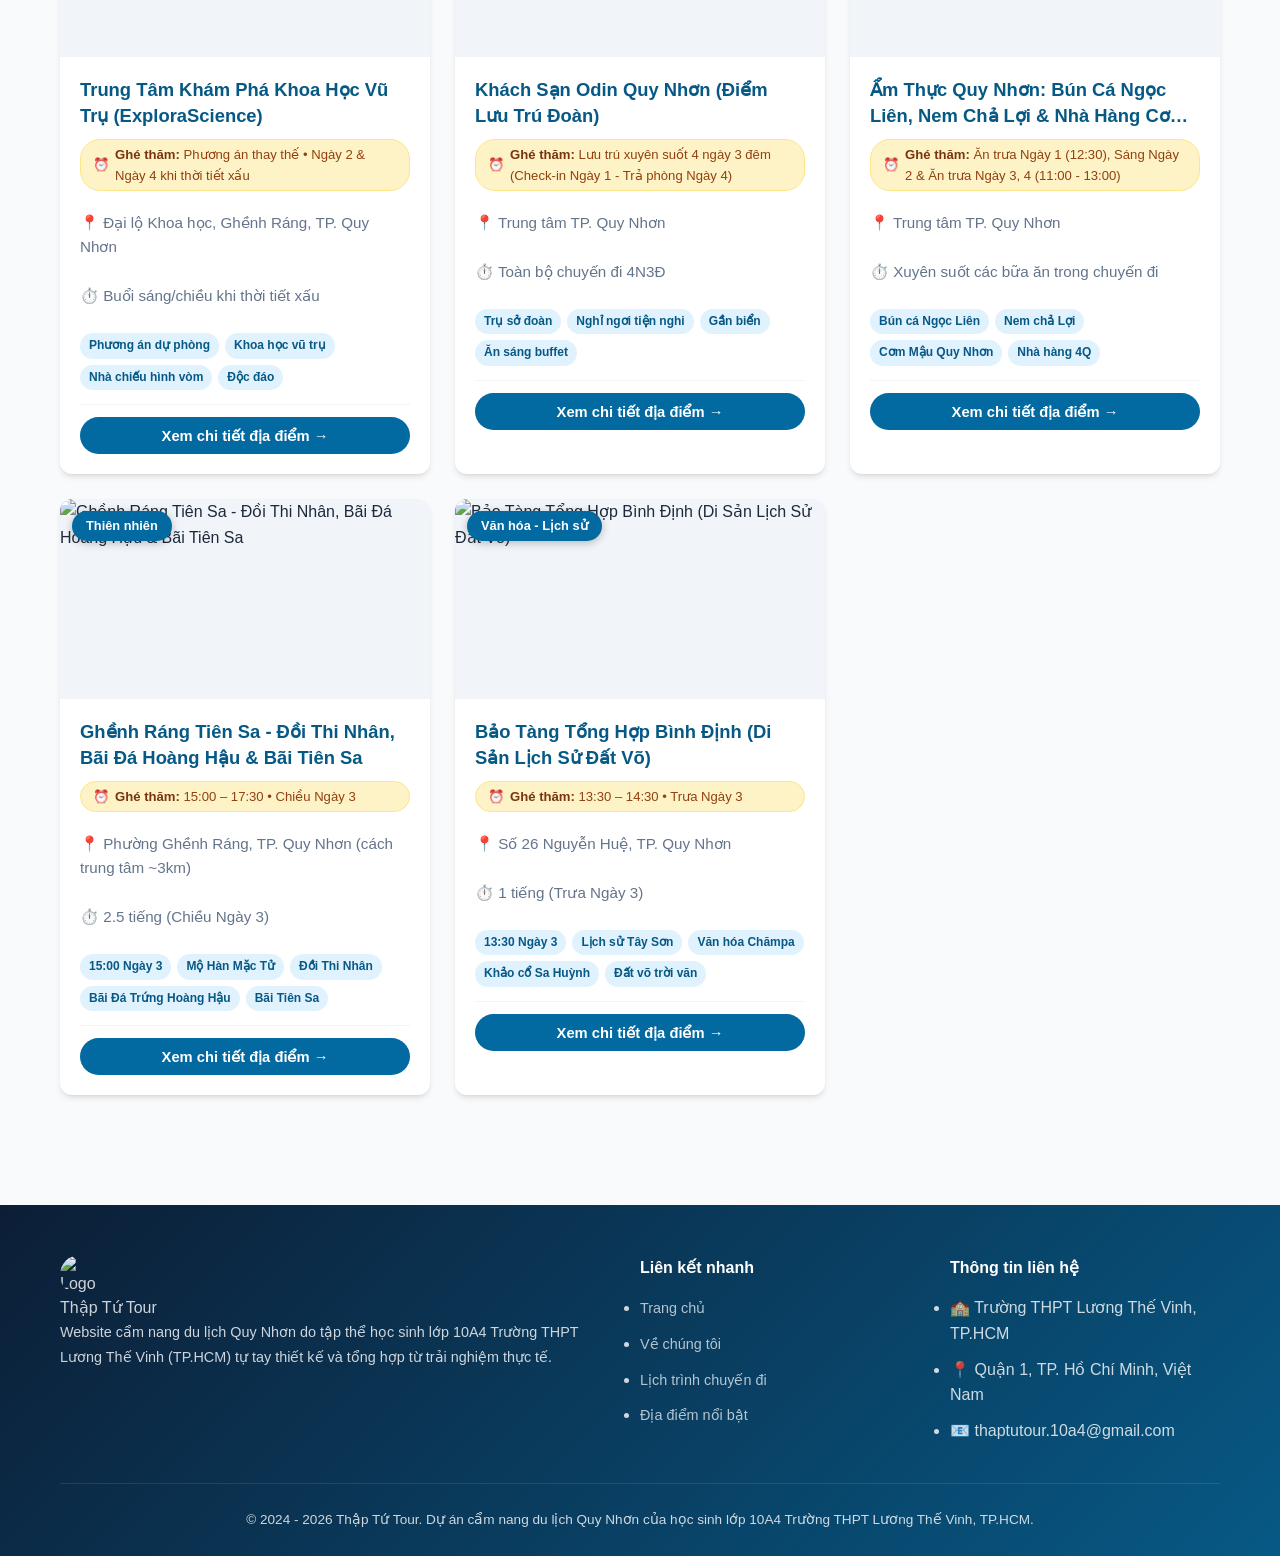
==== commit 37d023ce: "fix(ui): phuc hoi bang chi phi tron goi va giao dien the dia diem noi bat" ====
--- a/index.html
+++ b/index.html
@@ -247,6 +247,45 @@
         </div>
       </div>
 
+      <!-- Khung giá & chi tiết trọn gói của tour -->
+      <div class="tour-cost-card reveal-on-scroll">
+        <div class="tour-cost-header">
+          <div class="tour-cost-left">
+            <span class="cost-tag" data-i18n="cost_tag">🏷️ CHI PHÍ TRỌN GÓI 4N3Đ</span>
+            <h3 data-i18n="cost_heading">Giá Cả Tour Trọn Gói: <strong class="price-nowrap">5.920.000đ</strong> <small>/ thành viên</small></h3>
+            <p data-i18n="cost_desc">Mức kinh phí thực tế và minh bạch cho chuyến đi 4 ngày 3 đêm của học sinh lớp 10A4, đã bao trọn toàn bộ dịch vụ chất lượng:</p>
+          </div>
+          <div class="tour-cost-right">
+            <div class="cost-price-badge">
+              <span class="cost-amount price-nowrap" data-i18n="cost_amount">5.920.000đ</span>
+              <span class="cost-period" data-i18n="cost_period">4 Ngày 3 Đêm • Trọn gói</span>
+            </div>
+          </div>
+        </div>
+        <div class="tour-cost-features">
+          <div class="cost-feat-item">
+            <span class="feat-icon">🚌</span>
+            <span class="feat-text" data-i18n="cost_feat_bus"><strong>Xe giường nằm khứ hồi</strong> TP.HCM - Quy Nhơn & xe du lịch đời mới suốt hành trình</span>
+          </div>
+          <div class="cost-feat-item">
+            <span class="feat-icon">🏨</span>
+            <span class="feat-text" data-i18n="cost_feat_hotel"><strong>Khách sạn 4 sao Odin Quy Nhơn</strong> (nghỉ ngơi 3 đêm, hồ bơi sân thượng, vị trí trung tâm)</span>
+          </div>
+          <div class="cost-feat-item">
+            <span class="feat-icon">🦀</span>
+            <span class="feat-text" data-i18n="cost_feat_food"><strong>Toàn bộ các bữa ăn đặc sản</strong>: Hải sản Duy Mập, Bún cá Ngọc Liên, Cơm Mậu, Bánh xèo Gia Vỹ, Nem Chả Lợi...</span>
+          </div>
+          <div class="cost-feat-item">
+            <span class="feat-icon">🎫</span>
+            <span class="feat-text" data-i18n="cost_feat_tickets"><strong>Trọn bộ vé tham quan & trải nghiệm</strong>: Kỳ Co - Eo Gió, Ghềnh Ráng Tiên Sa, Tháp Đôi, trung tâm vũ trụ ExploraScience, xe ngựa...</span>
+          </div>
+          <div class="cost-feat-item">
+            <span class="feat-icon">☂️</span>
+            <span class="feat-text" data-i18n="cost_feat_care"><strong>Hỗ trợ chu đáo</strong>: dù che, áo mưa tiện lợi dự phòng thời tiết & bảo hiểm du lịch trọn tour</span>
+          </div>
+        </div>
+      </div>
+
       <!-- Tabs chọn ngày 1, 2, 3, 4 -->
       <div class="timeline-tabs reveal-on-scroll" id="timelineTabs">
         <button class="timeline-tab-btn active" data-day="1">
@@ -270,43 +309,6 @@
       <!-- Khối hiển thị nội dung timeline theo ngày -->
       <div class="timeline-container" id="timelineContainer">
         <!-- Render động từ js/tours.js & js/i18n.js -->
-      </div>
-
-      <!-- Khối tóm tắt Chi phí trọn gói minh bạch -->
-      <div class="tour-cost-summary-box reveal-on-scroll">
-        <div class="cost-summary-header">
-          <span class="cost-tag" data-i18n="cost_tag">🏷️ CHI PHÍ TRỌN GÓI 4N3Đ</span>
-          <h3 data-i18n="cost_heading">Giá Cả Tour Trọn Gói: <strong>5.920.000đ</strong> <small>/ thành viên</small></h3>
-          <p data-i18n="cost_desc">Mức kinh phí thực tế và minh bạch cho chuyến đi 4 ngày 3 đêm của học sinh lớp 10A4, đã bao trọn toàn bộ dịch vụ chất lượng:</p>
-        </div>
-        <div class="cost-breakdown-grid">
-          <div class="cost-item-highlight">
-            <span class="cost-amount">5.920.000đ</span>
-            <span class="cost-period" data-i18n="cost_period">4 Ngày 3 Đêm • Trọn gói</span>
-          </div>
-          <div class="cost-features-list">
-            <div class="cost-feat">
-              <span class="feat-check">✓</span>
-              <span class="feat-text" data-i18n="cost_feat_bus"><strong>Xe giường nằm khứ hồi</strong> TP.HCM - Quy Nhơn & xe du lịch đời mới suốt hành trình</span>
-            </div>
-            <div class="cost-feat">
-              <span class="feat-check">✓</span>
-              <span class="feat-text" data-i18n="cost_feat_hotel"><strong>Khách sạn 4 sao Odin Quy Nhơn</strong> (nghỉ ngơi 3 đêm, hồ bơi sân thượng, vị trí trung tâm)</span>
-            </div>
-            <div class="cost-feat">
-              <span class="feat-check">✓</span>
-              <span class="feat-text" data-i18n="cost_feat_food"><strong>Toàn bộ các bữa ăn đặc sản</strong>: Hải sản Duy Mập, Bún cá Ngọc Liên, Cơm Mậu, Bánh xèo Gia Vỹ, Nem Chả Lợi...</span>
-            </div>
-            <div class="cost-feat">
-              <span class="feat-check">✓</span>
-              <span class="feat-text" data-i18n="cost_feat_tickets"><strong>Trọn bộ vé tham quan & trải nghiệm</strong>: Kỳ Co - Eo Gió, Ghềnh Ráng Tiên Sa, Tháp Đôi, trung tâm vũ trụ ExploraScience, xe ngựa...</span>
-            </div>
-            <div class="cost-feat">
-              <span class="feat-check">✓</span>
-              <span class="feat-text" data-i18n="cost_feat_care"><strong>Hỗ trợ chu đáo</strong>: dù che, áo mưa tiện lợi dự phòng thời tiết & bảo hiểm du lịch trọn tour</span>
-            </div>
-          </div>
-        </div>
       </div>
     </div>
   </section>
--- a/css/style.css
+++ b/css/style.css
@@ -628,24 +628,32 @@
   box-shadow: var(--shadow-xl);
 }
 
-.tour-card-img {
+.tour-card-img,
+.tour-image-wrap {
   position: relative;
   height: 200px;
   overflow: hidden;
-}
-
-.tour-card-img img {
+  background: var(--gray-100);
+}
+
+.tour-card-img img,
+.tour-image-wrap img,
+.tour-image {
   width: 100%;
   height: 100%;
   object-fit: cover;
   transition: transform 0.5s ease;
-}
-
-.tour-card:hover .tour-card-img img {
+  display: block;
+}
+
+.tour-card:hover .tour-card-img img,
+.tour-card:hover .tour-image-wrap img,
+.tour-card:hover .tour-image {
   transform: scale(1.08);
 }
 
-.tour-card-badge {
+.tour-card-badge,
+.tour-badge {
   position: absolute;
   top: 12px;
   left: 12px;
@@ -655,17 +663,24 @@
   border-radius: 50px;
   font-size: 0.8rem;
   font-weight: 600;
-}
-
-.tour-card-body {
+  z-index: 2;
+  box-shadow: 0 2px 8px rgba(0,0,0,0.25);
+}
+
+.tour-card-body,
+.tour-body {
   padding: 20px;
-}
-
-.tour-card-body h3 {
-  font-size: 1.1rem;
+  display: flex;
+  flex-direction: column;
+  flex: 1;
+}
+
+.tour-card-body h3,
+.tour-title {
+  font-size: 1.15rem;
   font-weight: 700;
   margin-bottom: 10px;
-  color: var(--text);
+  color: var(--primary-dark);
   line-height: 1.4;
   display: -webkit-box;
   -webkit-line-clamp: 2;
@@ -673,16 +688,19 @@
   overflow: hidden;
 }
 
-.tour-card-info {
+.tour-card-info,
+.tour-meta {
   display: flex;
   flex-direction: column;
   gap: 6px;
+  margin-top: 8px;
   margin-bottom: 15px;
   font-size: 0.9rem;
   color: var(--text-light);
 }
 
-.tour-card-info span {
+.tour-card-info span,
+.tour-meta span {
   display: flex;
   align-items: center;
   gap: 6px;
@@ -693,6 +711,7 @@
   flex-wrap: wrap;
   gap: 6px;
   margin-bottom: 14px;
+  margin-top: auto;
 }
 
 .tour-tag-pill {
@@ -704,7 +723,8 @@
   border-radius: 50px;
 }
 
-.tour-card-footer {
+.tour-card-footer,
+.tour-footer {
   display: flex;
   justify-content: center;
   align-items: center;
@@ -712,7 +732,8 @@
   border-top: 1px solid var(--gray-100);
 }
 
-.btn-detail {
+.btn-detail,
+.tour-btn-detail {
   padding: 8px 20px;
   background: var(--primary);
   color: var(--white);
@@ -722,6 +743,11 @@
   font-weight: 600;
   cursor: pointer;
   transition: var(--transition);
+  display: inline-flex;
+  align-items: center;
+  justify-content: center;
+  gap: 6px;
+  text-decoration: none;
 }
 
 .btn-detail-full {
@@ -732,7 +758,8 @@
   font-weight: 700;
 }
 
-.btn-detail:hover {
+.btn-detail:hover,
+.tour-btn-detail:hover {
   background: var(--primary-dark);
 }
 
@@ -2333,6 +2360,203 @@
 
 .umbrella-text strong {
   color: #047857;
+}
+
+.price-nowrap {
+  white-space: nowrap !important;
+}
+
+/* === BẢNG CHI PHÍ TRỌN GÓI TOUR (TOUR COST CARD) === */
+.tour-cost-card {
+  background: linear-gradient(135deg, #ffffff 0%, #f0f9ff 100%);
+  border: 2px solid #38bdf8;
+  border-radius: var(--radius);
+  padding: 30px 32px;
+  margin-bottom: 35px;
+  box-shadow: 0 10px 25px -5px rgba(3, 105, 161, 0.12), 0 8px 10px -6px rgba(14, 165, 233, 0.08);
+  position: relative;
+  overflow: hidden;
+  transition: transform 0.3s cubic-bezier(0.16, 1, 0.3, 1), box-shadow 0.3s ease;
+}
+
+.tour-cost-card:hover {
+  transform: translateY(-4px);
+  box-shadow: 0 16px 35px -5px rgba(3, 105, 161, 0.2);
+}
+
+.tour-cost-card::before {
+  content: '';
+  position: absolute;
+  top: 0;
+  left: 0;
+  width: 6px;
+  height: 100%;
+  background: linear-gradient(180deg, #f59e0b, #0284c7);
+}
+
+.tour-cost-header {
+  display: flex;
+  justify-content: space-between;
+  align-items: center;
+  gap: 25px;
+  padding-bottom: 20px;
+  border-bottom: 1px dashed rgba(14, 165, 233, 0.3);
+  margin-bottom: 22px;
+  flex-wrap: wrap;
+}
+
+.tour-cost-left {
+  flex: 1;
+  min-width: 280px;
+}
+
+.cost-tag {
+  display: inline-block;
+  background: linear-gradient(135deg, #fef3c7, #fde68a);
+  color: #92400e;
+  padding: 5px 14px;
+  border-radius: 50px;
+  font-size: 0.8rem;
+  font-weight: 800;
+  letter-spacing: 0.5px;
+  margin-bottom: 10px;
+  border: 1px solid rgba(245, 158, 11, 0.35);
+  text-transform: uppercase;
+}
+
+.tour-cost-left h3 {
+  font-size: 1.35rem;
+  color: var(--primary-dark);
+  font-weight: 800;
+  margin-bottom: 6px;
+  display: flex;
+  align-items: baseline;
+  flex-wrap: wrap;
+  gap: 8px;
+}
+
+.tour-cost-left h3 strong {
+  color: #d97706;
+  font-size: 1.65rem;
+  white-space: nowrap !important;
+}
+
+.tour-cost-left h3 small {
+  font-size: 0.95rem;
+  color: var(--text-light);
+  font-weight: 500;
+  white-space: nowrap !important;
+}
+
+.tour-cost-left p {
+  color: #475569;
+  font-size: 0.95rem;
+  line-height: 1.6;
+}
+
+.tour-cost-right {
+  flex-shrink: 0;
+}
+
+.cost-price-badge {
+  background: linear-gradient(135deg, var(--primary), var(--primary-dark));
+  color: #ffffff;
+  padding: 16px 26px;
+  border-radius: var(--radius);
+  text-align: center;
+  box-shadow: 0 8px 20px rgba(3, 105, 161, 0.3);
+}
+
+.cost-amount {
+  display: block;
+  font-size: 1.9rem;
+  font-weight: 900;
+  line-height: 1.1;
+  letter-spacing: -0.5px;
+  color: #fef08a;
+  white-space: nowrap !important;
+}
+
+.cost-period {
+  display: block;
+  font-size: 0.82rem;
+  opacity: 0.92;
+  margin-top: 4px;
+  font-weight: 600;
+  text-transform: uppercase;
+  letter-spacing: 0.3px;
+}
+
+.tour-cost-features {
+  display: grid;
+  grid-template-columns: repeat(auto-fit, minmax(280px, 1fr));
+  gap: 12px 18px;
+}
+
+.cost-feat-item {
+  display: flex;
+  align-items: flex-start;
+  gap: 12px;
+  background: #ffffff;
+  padding: 12px 16px;
+  border-radius: var(--radius-sm);
+  border: 1px solid var(--gray-200);
+  transition: transform 0.25s ease, border-color 0.25s ease;
+}
+
+.cost-feat-item:hover {
+  transform: translateY(-2px);
+  border-color: #38bdf8;
+}
+
+.cost-feat-item .feat-icon {
+  font-size: 1.3rem;
+  line-height: 1.2;
+  flex-shrink: 0;
+}
+
+.cost-feat-item .feat-text {
+  font-size: 0.9rem;
+  color: #334155;
+  line-height: 1.5;
+}
+
+.cost-feat-item .feat-text strong {
+  color: var(--primary-dark);
+}
+
+@media (max-width: 768px) {
+  .tour-cost-card {
+    padding: 22px 18px;
+    margin-bottom: 25px;
+  }
+
+  .tour-cost-header {
+    flex-direction: column;
+    align-items: center;
+    text-align: center;
+    gap: 16px;
+  }
+
+  .tour-cost-left {
+    text-align: center;
+    min-width: 0;
+  }
+
+  .tour-cost-left h3 {
+    justify-content: center;
+  }
+
+  .tour-cost-right {
+    width: 100%;
+    display: flex;
+    justify-content: center;
+  }
+
+  .tour-cost-features {
+    grid-template-columns: 1fr;
+    gap: 10px;
+  }
 }
 
 /* Tabs chuyển Ngày 1 / Ngày 2 */
@@ -3876,15 +4100,18 @@
   box-shadow: 0 20px 35px rgba(0, 0, 0, 0.6), 0 0 0 1px rgba(56, 189, 248, 0.35);
 }
 
-[data-theme="dark"] .tour-card-body h3 {
+[data-theme="dark"] .tour-card-body h3,
+[data-theme="dark"] .tour-title {
   color: #f1f5f9;
 }
 
-[data-theme="dark"] .tour-card:hover .tour-card-body h3 {
+[data-theme="dark"] .tour-card:hover .tour-card-body h3,
+[data-theme="dark"] .tour-card:hover .tour-title {
   color: #38bdf8;
 }
 
-[data-theme="dark"] .tour-card-info {
+[data-theme="dark"] .tour-card-info,
+[data-theme="dark"] .tour-meta {
   color: #94a3b8;
 }
 
@@ -3899,7 +4126,8 @@
   border-color: #38bdf8;
 }
 
-[data-theme="dark"] .tour-card-footer {
+[data-theme="dark"] .tour-card-footer,
+[data-theme="dark"] .tour-footer {
   border-top-color: #26354d;
 }
 
@@ -3913,7 +4141,8 @@
   color: #fef08a;
 }
 
-[data-theme="dark"] .btn-detail {
+[data-theme="dark"] .btn-detail,
+[data-theme="dark"] .tour-btn-detail {
   background: linear-gradient(135deg, #0284c7, #075985);
   color: #ffffff;
 }
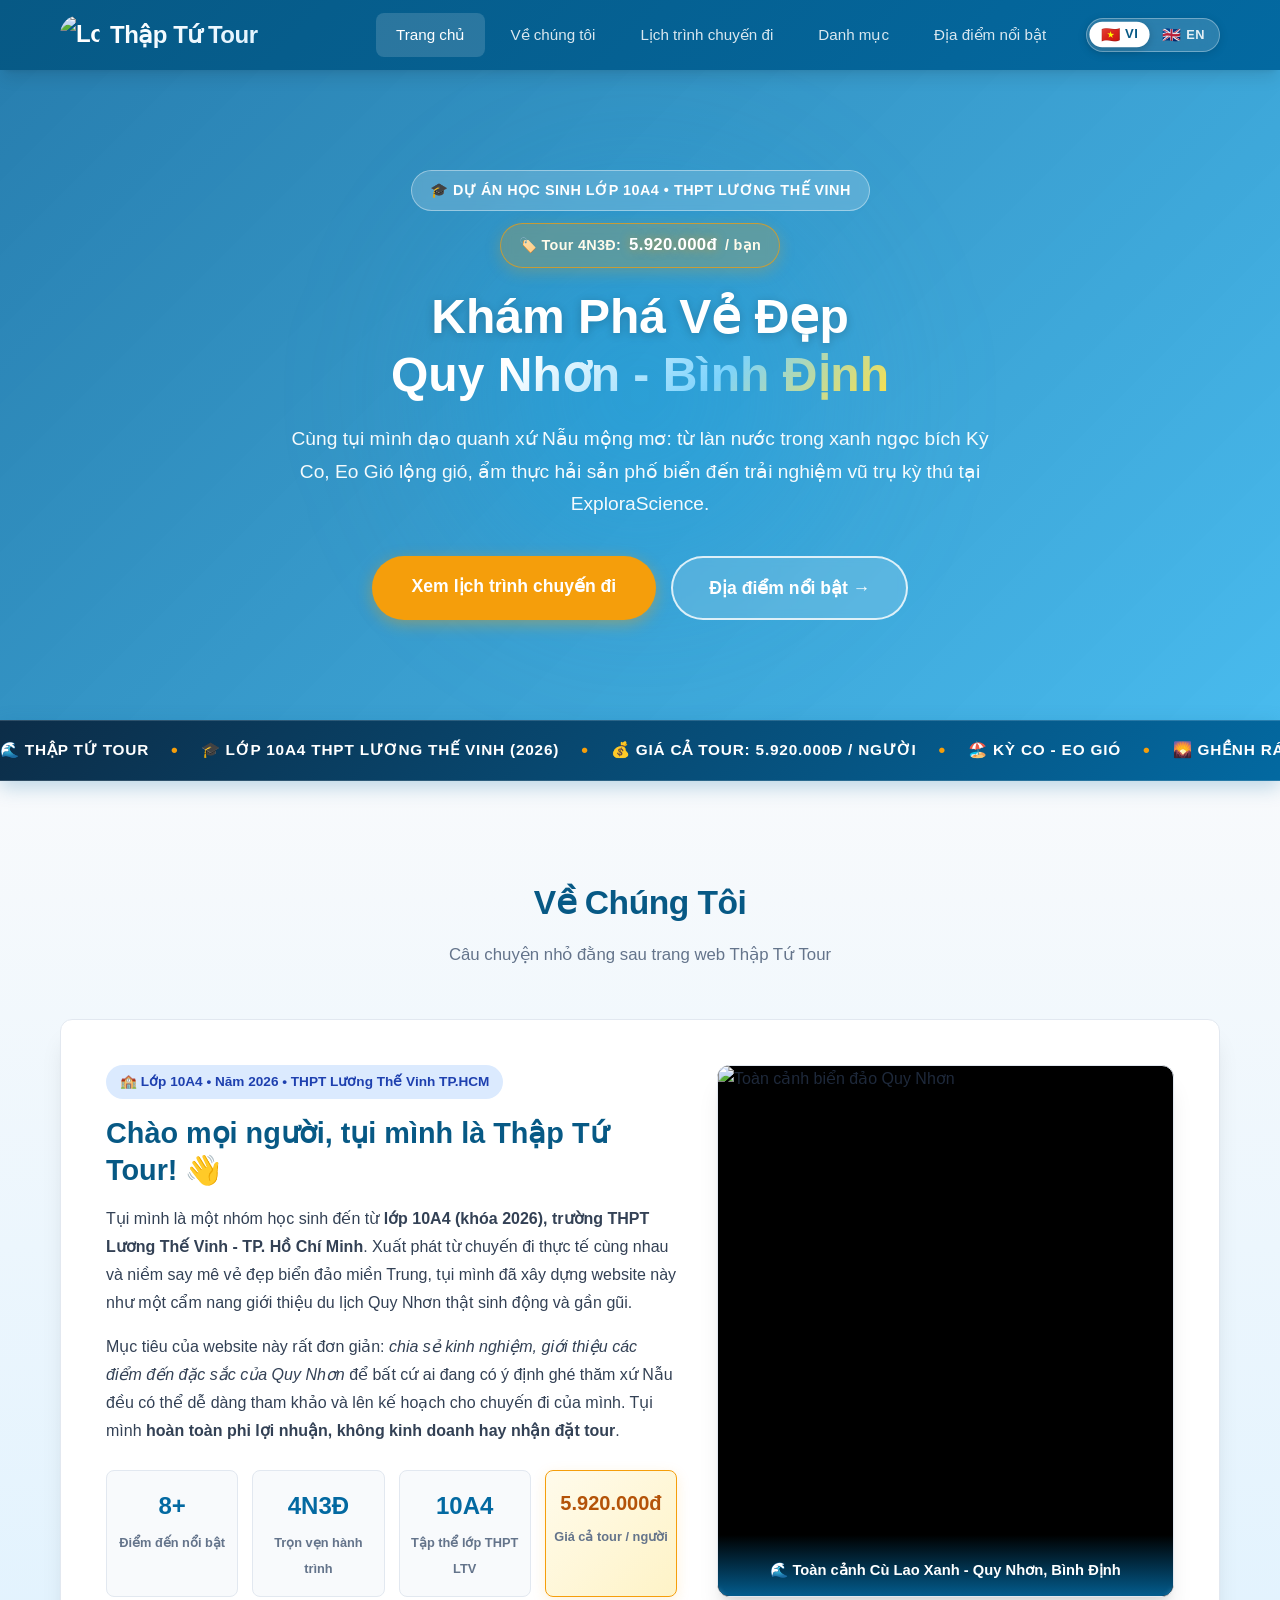
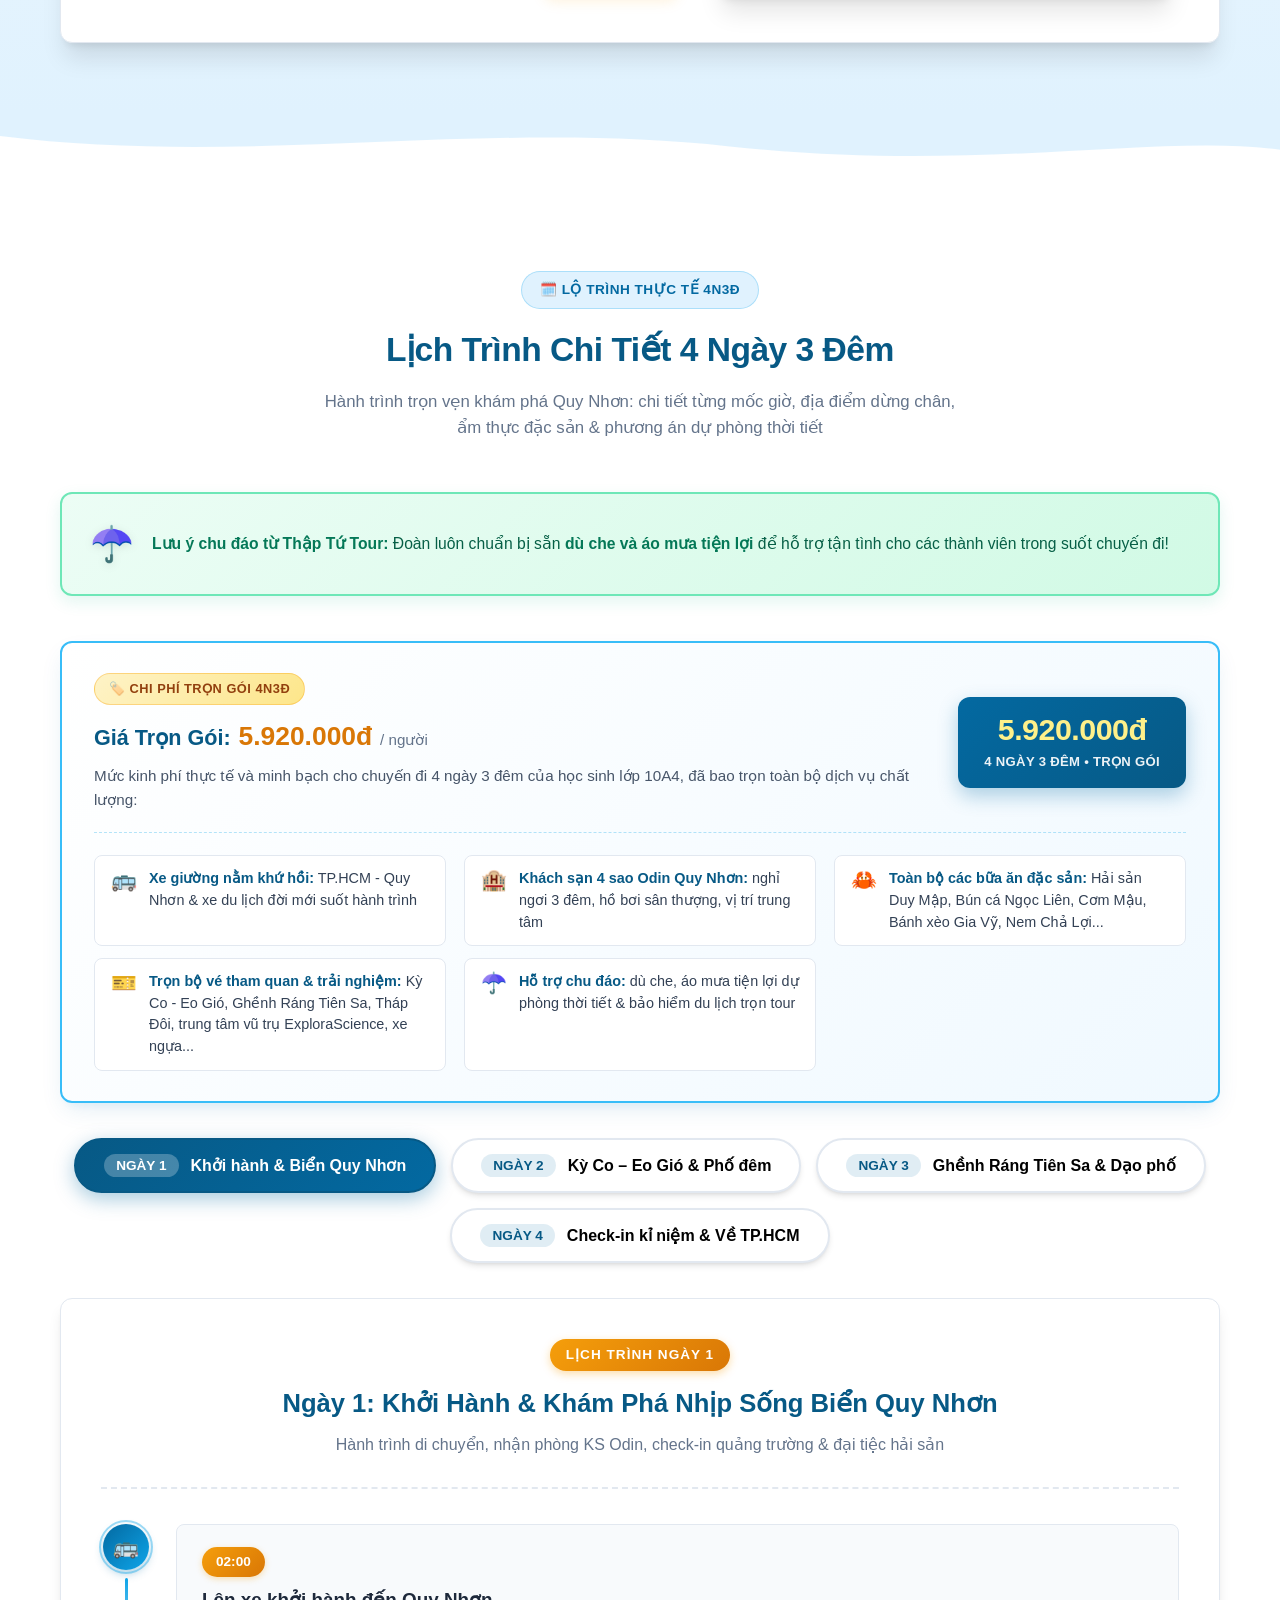
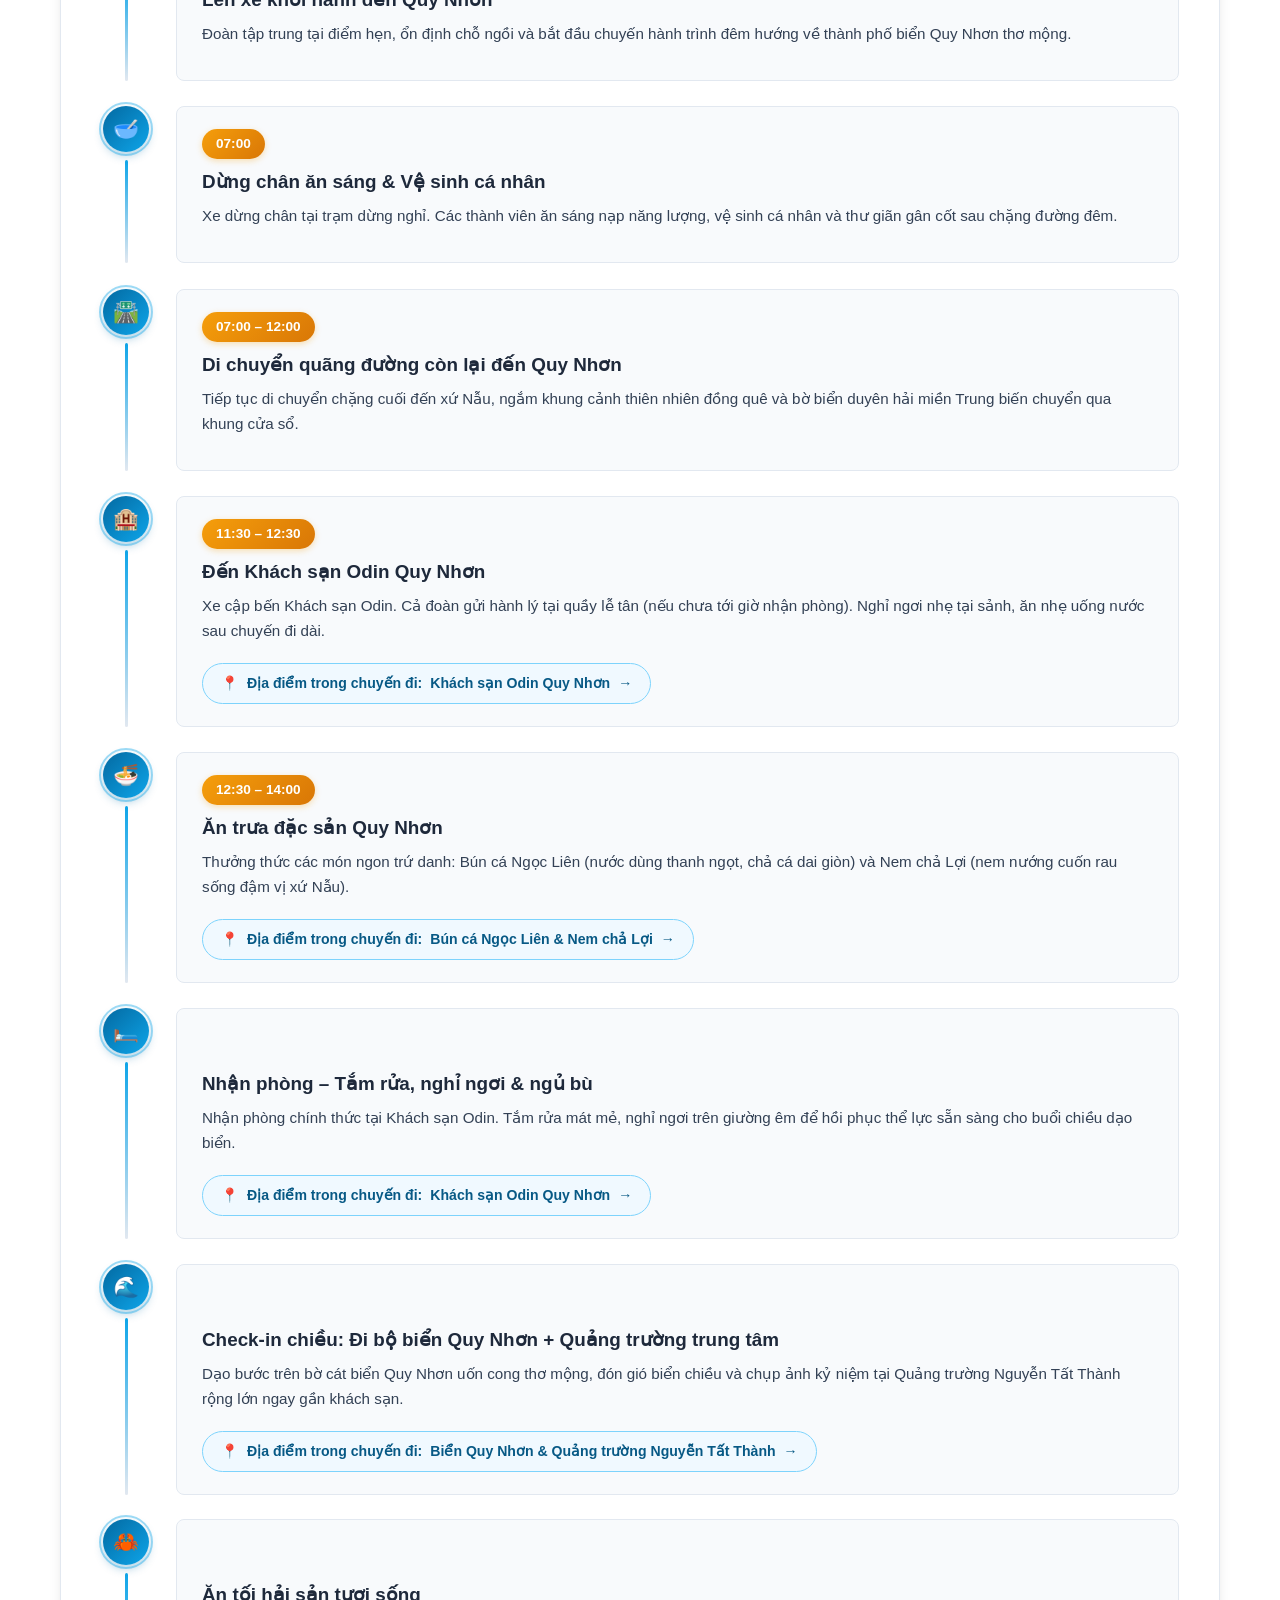
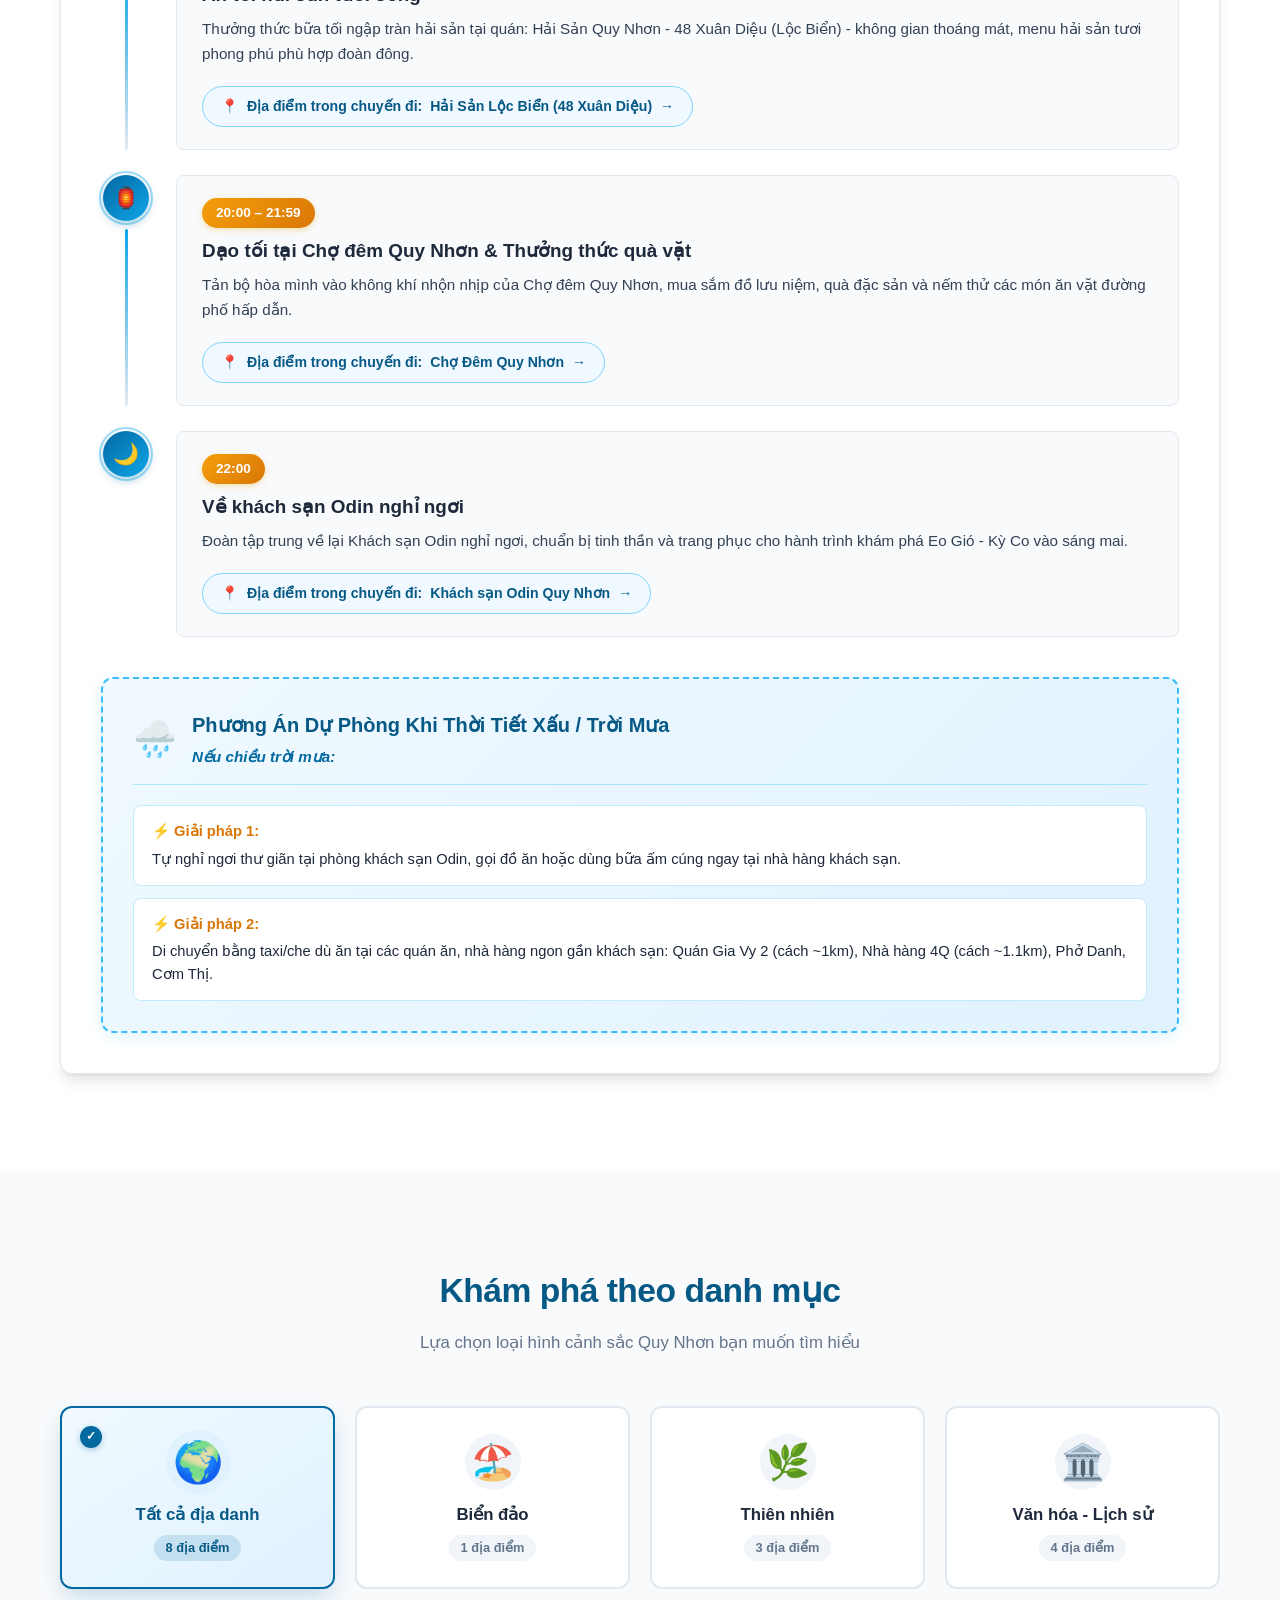
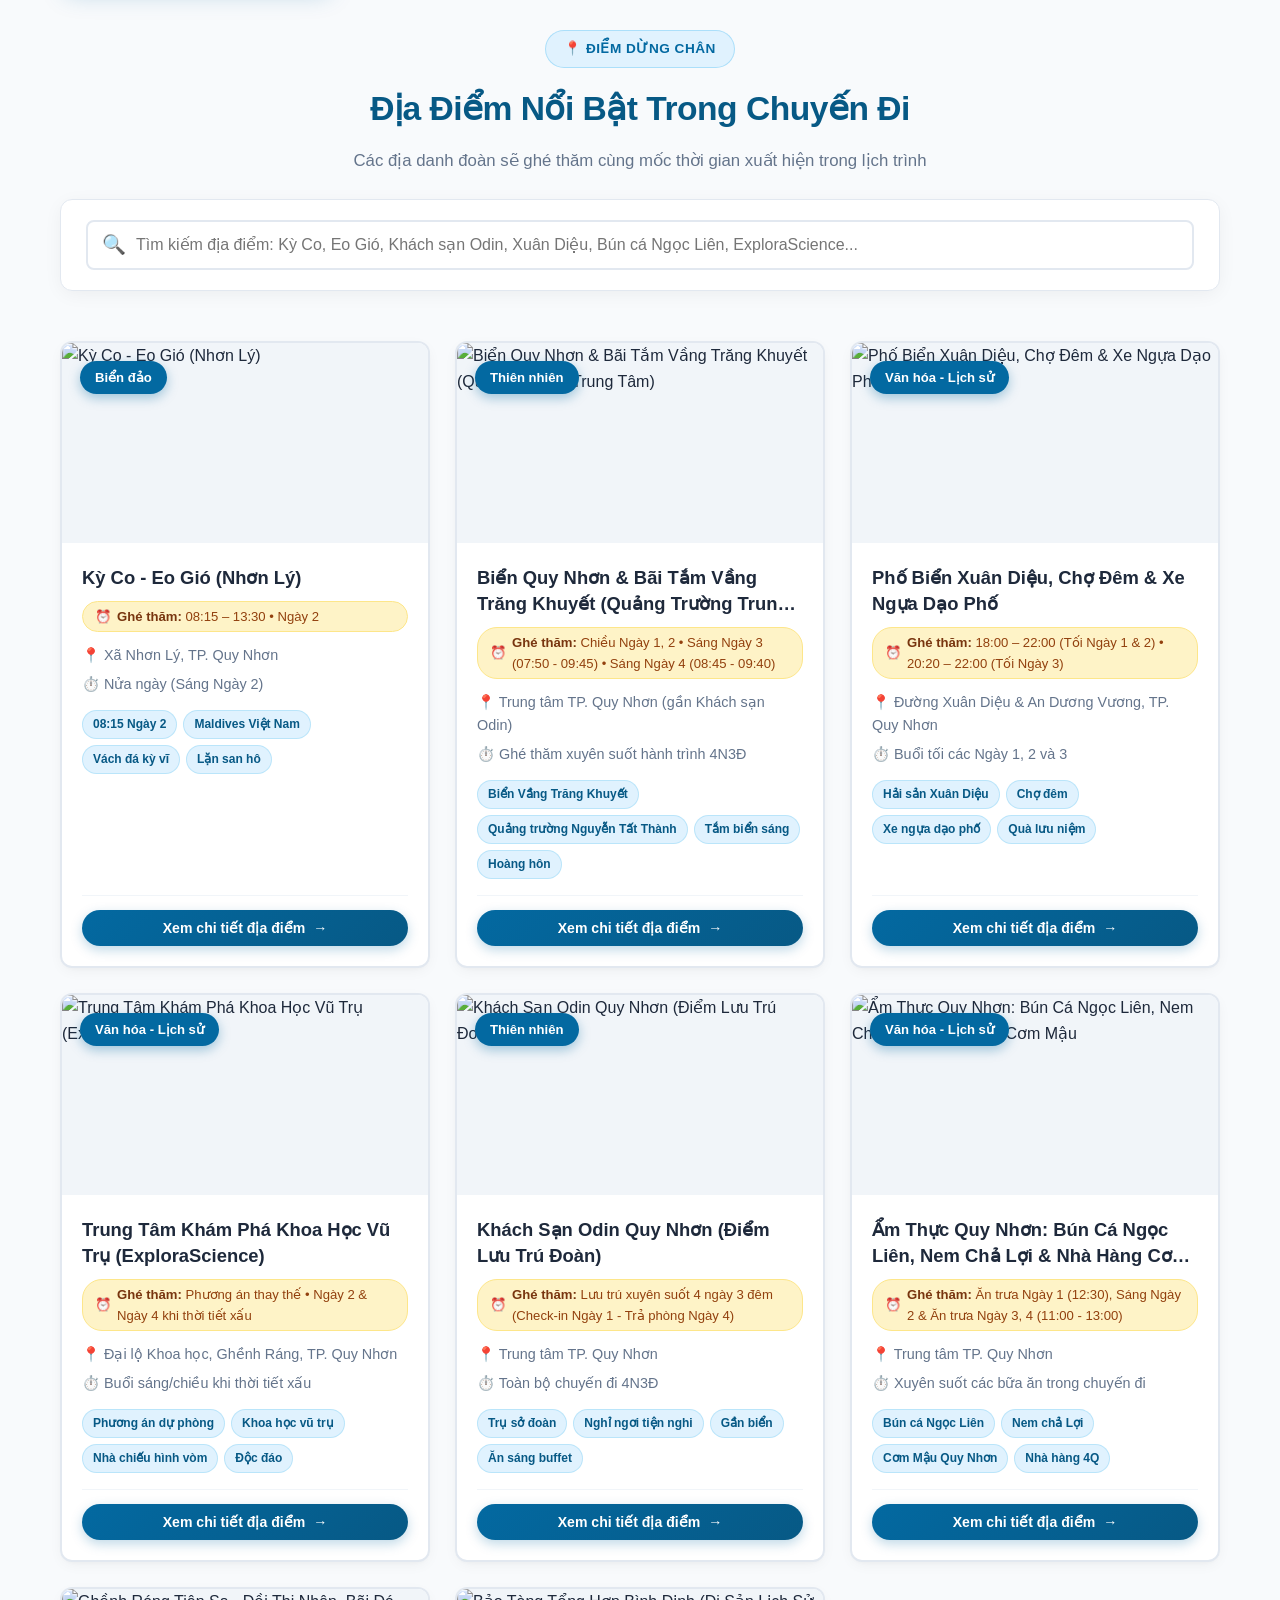
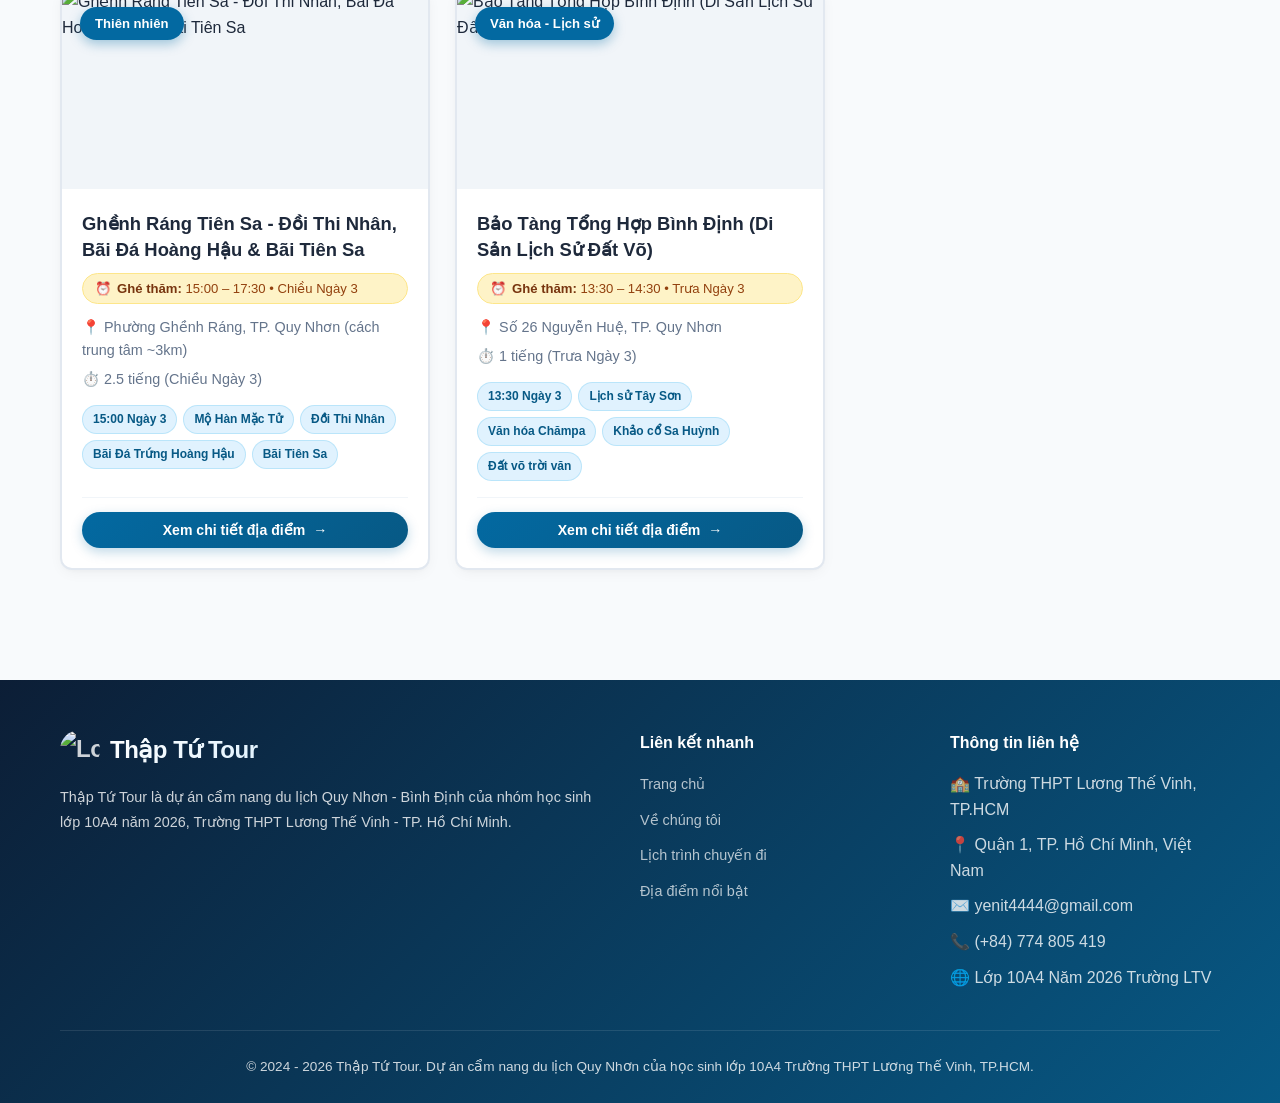
==== commit a7ed3e3e: "revert: thay the toan bo ma nguon bang tap tin goc nguoi dung cung cap" ====
--- a/index.html
+++ b/index.html
@@ -3,19 +3,10 @@
 <head>
   <meta charset="UTF-8">
   <meta name="viewport" content="width=device-width, initial-scale=1.0">
-  <title>Thập Tứ Tour - Khám Phá Quy Nhơn 4N3Đ • Lớp 10A4 THPT Lương Thế Vinh</title>
-  <link rel="icon" href="logo.png" type="image/png">
+  <title>Thập Tứ Tour - Khám Phá Quy Nhơn | Lớp 10A4 THPT Lương Thế Vinh TP.HCM</title>
+  <link rel="icon" type="image/svg+xml" href="favicon.svg">
+  <link rel="icon" type="image/png" href="logo.png">
   <link rel="stylesheet" href="css/style.css">
-  <script>
-    (function() {
-      try {
-        var saved = localStorage.getItem('thap_tu_theme');
-        var prefersDark = window.matchMedia && window.matchMedia('(prefers-color-scheme: dark)').matches;
-        var theme = saved ? saved : (prefersDark ? 'dark' : 'light');
-        document.documentElement.setAttribute('data-theme', theme);
-      } catch (e) {}
-    })();
-  </script>
 </head>
 <body>
 
@@ -39,17 +30,12 @@
           <li><a href="index.html" class="active" data-i18n="nav_home">Trang chủ</a></li>
           <li><a href="#ve-tui-toi" data-i18n="nav_about">Về chúng tôi</a></li>
           <li><a href="#lich-trinh" data-i18n="nav_itinerary">Lịch trình chuyến đi</a></li>
+          <li><a href="#categories" data-i18n="nav_categories">Danh mục</a></li>
           <li><a href="#dia-diem" data-i18n="nav_places">Địa điểm nổi bật</a></li>
         </ul>
       </nav>
 
       <div class="header-right">
-        <!-- Nút chuyển đổi giao diện Sáng / Tối (Theme Switcher) -->
-        <button type="button" class="theme-toggle-btn" id="themeToggle" aria-label="Chuyển chế độ sáng/tối" title="Chuyển sang chế độ tối">
-          <span class="theme-icon sun-icon" aria-hidden="true">☀️</span>
-          <span class="theme-icon moon-icon" aria-hidden="true">🌙</span>
-        </button>
-
         <!-- Nút chuyển đổi ngôn ngữ -->
         <div class="lang-switcher" id="langSwitcher" role="group" aria-label="Language selection">
           <button type="button" class="lang-btn active" data-lang="vi" title="Tiếng Việt">
@@ -60,32 +46,29 @@
           </button>
         </div>
 
-        <button class="hamburger" id="hamburger" aria-label="Menu" aria-expanded="false">
-          <span></span>
-          <span></span>
-          <span></span>
+        <button class="hamburger" id="hamburger" aria-label="Menu">
+          <span></span><span></span><span></span>
         </button>
       </div>
     </div>
   </header>
 
-  <!-- ===== HERO BANNER ===== -->
+  <!-- ===== HERO BANNER VỚI HIỆU ỨNG PARALLAX ===== -->
   <section class="hero" id="top">
     <div class="hero-bg-floating-glow"></div>
     <div class="hero-content">
       <div class="hero-badges-wrap">
-        <div class="project-badge-pill" data-i18n="hero_badge">
-          🎓 Dự án học sinh Lớp 10A4 • THPT Lương Thế Vinh TP.HCM
-        </div>
-        <div class="hero-price-badge" data-i18n="hero_price_badge">
-          🏷️ Trọn gói 4N3Đ: <strong class="price-nowrap">5.920.000đ</strong> / bạn
+        <div class="project-badge-pill floating-badge" data-i18n="hero_badge">
+          🎓 Dự án học sinh Lớp 10A4 • THPT Lương Thế Vinh
+        </div>
+        <div class="hero-price-badge floating-badge" data-i18n="hero_price_badge">
+          🏷️ Tour 4N3Đ: <strong class="price-nowrap">5.920.000đ</strong> / bạn
         </div>
       </div>
       <h1 class="hero-title-dynamic" data-i18n="hero_title">Khám Phá Vẻ Đẹp<br><span class="hero-gradient-text">Quy Nhơn - Bình Định</span></h1>
       <p data-i18n="hero_desc">Cùng tụi mình dạo quanh xứ Nẫu mộng mơ: từ làn nước trong xanh ngọc bích Kỳ Co, Eo Gió lộng gió, ẩm thực hải sản phố biển đến trải nghiệm vũ trụ kỳ thú tại ExploraScience.</p>
       <div class="hero-buttons">
         <a href="#lich-trinh" class="hero-btn pulse-glow" data-i18n="hero_btn_itinerary">Xem lịch trình chuyến đi</a>
-        <a href="#video-quy-nhon" class="hero-btn-video" data-i18n="hero_btn_video">🎬 Xem Video Quy Nhơn</a>
         <a href="#dia-diem" class="hero-btn-outline" data-i18n="hero_btn_places">Địa điểm nổi bật →</a>
       </div>
     </div>
@@ -101,7 +84,7 @@
         <span class="dot">•</span>
         <span>💰 GIÁ CẢ TOUR: 5.920.000đ / NGƯỜI</span>
         <span class="dot">•</span>
-        <span>🏖️ KỲ CO - EO GIÓ - TỊNH XÁ NGỌC HÒA</span>
+        <span>🏖️ KỲ CO - EO GIÓ</span>
         <span class="dot">•</span>
         <span>🌄 GHỀNH RÁNG TIÊN SA - ĐỒI THI NHÂN</span>
         <span class="dot">•</span>
@@ -111,9 +94,7 @@
         <span class="dot">•</span>
         <span>🍜 BÚN CÁ NGỌC LIÊN & NEM CHẢ LỢI</span>
         <span class="dot">•</span>
-        <span>🥞 BÁNH XÈO TÔM NHẢY DIÊN HỒNG</span>
-        <span class="dot">•</span>
-        <span>🦞 HẢI SẢN LỘC BIỂN & CÂU MỰC ĐÊM</span>
+        <span>🦞 HẢI SẢN XUÂN DIỆU DUY MẬP</span>
         <span class="dot">•</span>
         <span>🚀 KHÁM PHÁ VŨ TRỤ EXPLORASCIENCE</span>
         <span class="dot">•</span>
@@ -129,7 +110,7 @@
         <span class="dot">•</span>
         <span>💰 GIÁ CẢ TOUR: 5.920.000đ / NGƯỜI</span>
         <span class="dot">•</span>
-        <span>🏖️ KỲ CO - EO GIÓ - TỊNH XÁ NGỌC HÒA</span>
+        <span>🏖️ KỲ CO - EO GIÓ</span>
         <span class="dot">•</span>
         <span>🌄 GHỀNH RÁNG TIÊN SA - ĐỒI THI NHÂN</span>
         <span class="dot">•</span>
@@ -139,9 +120,7 @@
         <span class="dot">•</span>
         <span>🍜 BÚN CÁ NGỌC LIÊN & NEM CHẢ LỢI</span>
         <span class="dot">•</span>
-        <span>🥞 BÁNH XÈO TÔM NHẢY DIÊN HỒNG</span>
-        <span class="dot">•</span>
-        <span>🦞 HẢI SẢN LỘC BIỂN & CÂU MỰC ĐÊM</span>
+        <span>🦞 HẢI SẢN XUÂN DIỆU DUY MẬP</span>
         <span class="dot">•</span>
         <span>🚀 KHÁM PHÁ VŨ TRỤ EXPLORASCIENCE</span>
         <span class="dot">•</span>
@@ -152,34 +131,6 @@
       </div>
     </div>
   </div>
-
-  <!-- ===== KHU VỰC VIDEO QUY NHƠN (THƯỚC PHIM HÀNH TRÌNH) ===== -->
-  <section class="video-showcase-section" id="video-quy-nhon">
-    <div class="container">
-      <div class="video-showcase-card reveal-on-scroll">
-        <div class="video-card-content">
-          <div class="video-header">
-            <span class="video-badge-pill" data-i18n="video_badge">🎬 Thước Phim Hành Trình • Lớp 10A4 THPT Lương Thế Vinh</span>
-            <h2 class="video-title" data-i18n="video_title">Khám Phá Vẻ Đẹp Biển Trời Quy Nhơn</h2>
-            <p class="video-subtitle" data-i18n="video_subtitle">Thước phim sống động ghi lại vẻ đẹp biển đảo xứ Nẫu mộng mơ, từ Kỳ Co - Eo Gió trong xanh đến những trải nghiệm đáng nhớ của tập thể 10A4.</p>
-          </div>
-
-          <div class="video-player-wrap">
-            <video id="quynhonVideo" class="quynhon-video" controls playsinline preload="metadata" poster="about-quynhon.jpg">
-              <source src="quy-nhon.mp4" type="video/mp4">
-              Trình duyệt của bạn không hỗ trợ phát video MP4.
-            </video>
-            <div class="video-play-overlay" id="videoPlayOverlay">
-              <button type="button" class="video-play-pulse-btn" id="videoPlayBtn" aria-label="Phát video">
-                <span class="play-triangle">▶</span>
-              </button>
-              <span class="video-play-label" data-i18n="video_play_label">Nhấn để phát video (22MB • Full HD)</span>
-            </div>
-          </div>
-        </div>
-      </div>
-    </div>
-  </section>
 
   <!-- ===== VỀ TỤI TÔI ===== -->
   <section class="about-us-section" id="ve-tui-toi">
@@ -188,8 +139,8 @@
         <h2 data-i18n="about_title">Về Chúng Tôi</h2>
         <p data-i18n="about_sub">Câu chuyện nhỏ đằng sau trang web Thập Tứ Tour</p>
       </div>
-
-      <div class="about-us-card reveal-on-scroll">
+      
+      <div class="about-us-card tilt-card reveal-on-scroll">
         <div class="about-us-content">
           <span class="school-tag" data-i18n="about_tag">🏫 Lớp 10A4 • Năm 2026 • THPT Lương Thế Vinh TP.HCM</span>
           <h3 data-i18n="about_heading">Chào mọi người, tụi mình là Thập Tứ Tour! 👋</h3>
@@ -197,7 +148,7 @@
             Tụi mình là một nhóm học sinh đến từ <strong>lớp 10A4 (khóa 2026), trường THPT Lương Thế Vinh - TP. Hồ Chí Minh</strong>. Xuất phát từ chuyến đi thực tế cùng nhau và niềm say mê vẻ đẹp biển đảo miền Trung, tụi mình đã xây dựng website này như một cẩm nang giới thiệu du lịch Quy Nhơn thật sinh động và gần gũi.
           </p>
           <p data-i18n="about_p2">
-            Chuyến đi 4 ngày 3 đêm được tập thể lớp 10A4 lên kế hoạch chi tiết với mức chi phí trọn gói là <strong>5.920.000đ / người</strong> (bao gồm toàn bộ xe khứ hồi & di chuyển, khách sạn 4 sao Odin, tất cả các bữa ăn đặc sản, vé tham quan tất cả điểm đến & bảo hiểm du lịch). Mọi thông tin được chia sẻ để bất cứ ai đang có ý định ghé thăm xứ Nẫu đều có thể dễ dàng tham khảo.
+            Mục tiêu của website này rất đơn giản: <em>chia sẻ kinh nghiệm, giới thiệu các điểm đến đặc sắc của Quy Nhơn</em> để bất cứ ai đang có ý định ghé thăm xứ Nẫu đều có thể dễ dàng tham khảo và lên kế hoạch cho chuyến đi của mình. Tụi mình <strong>hoàn toàn phi lợi nhuận, không kinh doanh hay nhận đặt tour</strong>.
           </p>
 
           <div class="about-stats-grid">
@@ -213,7 +164,7 @@
               <span class="stat-number">10A4</span>
               <span class="stat-label" data-i18n="stat_class_label">Tập thể lớp THPT LTV</span>
             </div>
-            <div class="stat-box highlight-stat">
+            <div class="stat-box stat-highlight-price">
               <span class="stat-number" data-i18n="stat_price_num">5.920.000đ</span>
               <span class="stat-label" data-i18n="stat_price_label">Giá cả tour / người</span>
             </div>
@@ -221,16 +172,23 @@
         </div>
 
         <div class="about-us-image-box">
-          <img src="about-quynhon.jpg" alt="Vẻ đẹp biển Quy Nhơn" class="about-us-img" loading="lazy">
-          <div class="about-image-caption" data-i18n="about_img_caption">
-            <span>🌊 Toàn cảnh Cù Lao Xanh - Quy Nhơn, Bình Định</span>
-          </div>
-        </div>
-      </div>
-    </div>
-  </section>
-
-  <!-- ===== LỊCH TRÌNH CHUYẾN ĐI (TIMELINE 4N3Đ) ===== -->
+          <img src="about-quynhon.jpg" alt="Toàn cảnh biển đảo Quy Nhơn" class="about-us-img">
+          <div class="about-image-caption">
+            <span data-i18n="about_img_caption">🌊 Toàn cảnh Cù Lao Xanh - Quy Nhơn, Bình Định</span>
+          </div>
+        </div>
+      </div>
+    </div>
+  </section>
+
+  <!-- Dải chuyển tiếp phân cách mềm mại giữa 2 phần -->
+  <div class="section-divider-curve">
+    <svg viewBox="0 0 1440 80" preserveAspectRatio="none">
+      <path fill="#ffffff" d="M0,35 C280,80 540,10 820,50 C1100,90 1300,30 1440,55 L1440,80 L0,80 Z"></path>
+    </svg>
+  </div>
+
+  <!-- ===== LỊCH TRÌNH CHUYẾN ĐI (TIMELINE 4 NGÀY 3 ĐÊM) ===== -->
   <section class="timeline-section" id="lich-trinh">
     <div class="container">
       <div class="section-title reveal-on-scroll">
@@ -239,20 +197,20 @@
         <p data-i18n="itinerary_sub">Hành trình trọn vẹn khám phá Quy Nhơn: chi tiết từng mốc giờ, địa điểm dừng chân, ẩm thực đặc sản & phương án dự phòng thời tiết</p>
       </div>
 
-      <!-- Banner chu đáo chuẩn bị dù & áo mưa -->
-      <div class="umbrella-alert-banner reveal-on-scroll">
-        <div class="umbrella-icon-box">☂️</div>
+      <!-- Banner hỗ trợ dù & áo mưa -->
+      <div class="umbrella-alert-banner floating-badge reveal-on-scroll">
+        <span class="umbrella-icon">☂️</span>
         <div class="umbrella-text" data-i18n="umbrella_notice">
           <strong>Lưu ý chu đáo từ Thập Tứ Tour:</strong> Đoàn luôn chuẩn bị sẵn <strong>dù che và áo mưa tiện lợi</strong> để hỗ trợ tận tình cho các thành viên trong suốt chuyến đi!
         </div>
       </div>
 
       <!-- Khung giá & chi tiết trọn gói của tour -->
-      <div class="tour-cost-card reveal-on-scroll">
+      <div class="tour-cost-card tilt-card reveal-on-scroll">
         <div class="tour-cost-header">
           <div class="tour-cost-left">
             <span class="cost-tag" data-i18n="cost_tag">🏷️ CHI PHÍ TRỌN GÓI 4N3Đ</span>
-            <h3 data-i18n="cost_heading">Giá Cả Tour Trọn Gói: <strong class="price-nowrap">5.920.000đ</strong> <small>/ thành viên</small></h3>
+            <h3 data-i18n="cost_heading">Giá Trọn Gói: <strong class="price-nowrap">5.920.000đ</strong> <small>/ người</small></h3>
             <p data-i18n="cost_desc">Mức kinh phí thực tế và minh bạch cho chuyến đi 4 ngày 3 đêm của học sinh lớp 10A4, đã bao trọn toàn bộ dịch vụ chất lượng:</p>
           </div>
           <div class="tour-cost-right">
@@ -265,50 +223,50 @@
         <div class="tour-cost-features">
           <div class="cost-feat-item">
             <span class="feat-icon">🚌</span>
-            <span class="feat-text" data-i18n="cost_feat_bus"><strong>Xe giường nằm khứ hồi</strong> TP.HCM - Quy Nhơn & xe du lịch đời mới suốt hành trình</span>
+            <span class="feat-text" data-i18n="cost_feat_bus"><strong>Xe giường nằm khứ hồi:</strong> TP.HCM - Quy Nhơn & xe du lịch đời mới suốt hành trình</span>
           </div>
           <div class="cost-feat-item">
             <span class="feat-icon">🏨</span>
-            <span class="feat-text" data-i18n="cost_feat_hotel"><strong>Khách sạn 4 sao Odin Quy Nhơn</strong> (nghỉ ngơi 3 đêm, hồ bơi sân thượng, vị trí trung tâm)</span>
+            <span class="feat-text" data-i18n="cost_feat_hotel"><strong>Khách sạn 4 sao Odin Quy Nhơn:</strong> nghỉ ngơi 3 đêm, hồ bơi sân thượng, vị trí trung tâm</span>
           </div>
           <div class="cost-feat-item">
             <span class="feat-icon">🦀</span>
-            <span class="feat-text" data-i18n="cost_feat_food"><strong>Toàn bộ các bữa ăn đặc sản</strong>: Hải sản Duy Mập, Bún cá Ngọc Liên, Cơm Mậu, Bánh xèo Gia Vỹ, Nem Chả Lợi...</span>
+            <span class="feat-text" data-i18n="cost_feat_food"><strong>Toàn bộ các bữa ăn đặc sản:</strong> Hải sản Duy Mập, Bún cá Ngọc Liên, Cơm Mậu, Bánh xèo Gia Vỹ, Nem Chả Lợi...</span>
           </div>
           <div class="cost-feat-item">
             <span class="feat-icon">🎫</span>
-            <span class="feat-text" data-i18n="cost_feat_tickets"><strong>Trọn bộ vé tham quan & trải nghiệm</strong>: Kỳ Co - Eo Gió, Ghềnh Ráng Tiên Sa, Tháp Đôi, trung tâm vũ trụ ExploraScience, xe ngựa...</span>
+            <span class="feat-text" data-i18n="cost_feat_tickets"><strong>Trọn bộ vé tham quan & trải nghiệm:</strong> Kỳ Co - Eo Gió, Ghềnh Ráng Tiên Sa, Tháp Đôi, trung tâm vũ trụ ExploraScience, xe ngựa...</span>
           </div>
           <div class="cost-feat-item">
             <span class="feat-icon">☂️</span>
-            <span class="feat-text" data-i18n="cost_feat_care"><strong>Hỗ trợ chu đáo</strong>: dù che, áo mưa tiện lợi dự phòng thời tiết & bảo hiểm du lịch trọn tour</span>
-          </div>
-        </div>
-      </div>
-
-      <!-- Tabs chọn ngày 1, 2, 3, 4 -->
+            <span class="feat-text" data-i18n="cost_feat_care"><strong>Hỗ trợ chu đáo:</strong> dù che, áo mưa tiện lợi dự phòng thời tiết & bảo hiểm du lịch trọn tour</span>
+          </div>
+        </div>
+      </div>
+
+      <!-- Tabs chuyển Ngày 1 / 2 / 3 / 4 -->
       <div class="timeline-tabs reveal-on-scroll" id="timelineTabs">
-        <button class="timeline-tab-btn active" data-day="1">
+        <button class="timeline-tab-btn active" data-day="1" type="button">
           <span class="tab-day-badge">Ngày 1</span>
           <span class="tab-day-title">Khởi hành & Biển Quy Nhơn</span>
         </button>
-        <button class="timeline-tab-btn" data-day="2">
+        <button class="timeline-tab-btn" data-day="2" type="button">
           <span class="tab-day-badge">Ngày 2</span>
-          <span class="tab-day-title">Kỳ Co – Eo Gió & Tịnh Xá</span>
-        </button>
-        <button class="timeline-tab-btn" data-day="3">
+          <span class="tab-day-title">Kỳ Co – Eo Gió & Phố đêm</span>
+        </button>
+        <button class="timeline-tab-btn" data-day="3" type="button">
           <span class="tab-day-badge">Ngày 3</span>
-          <span class="tab-day-title">ExploraScience & Ghềnh Ráng</span>
-        </button>
-        <button class="timeline-tab-btn" data-day="4">
+          <span class="tab-day-title">Ghềnh Ráng Tiên Sa & Dạo phố</span>
+        </button>
+        <button class="timeline-tab-btn" data-day="4" type="button">
           <span class="tab-day-badge">Ngày 4</span>
           <span class="tab-day-title">Check-in kỉ niệm & Về TP.HCM</span>
         </button>
       </div>
 
-      <!-- Khối hiển thị nội dung timeline theo ngày -->
+      <!-- Khung hiển thị Timeline -->
       <div class="timeline-container" id="timelineContainer">
-        <!-- Render động từ js/tours.js & js/i18n.js -->
+        <!-- Render động bằng JS -->
       </div>
     </div>
   </section>
@@ -321,31 +279,35 @@
         <p data-i18n="cat_section_sub">Lựa chọn loại hình cảnh sắc Quy Nhơn bạn muốn tìm hiểu</p>
       </div>
       <div class="category-grid" id="categoryGrid">
-        <!-- Render động từ js/tours.js & js/i18n.js -->
-      </div>
-    </div>
-  </section>
-
-  <!-- ===== DANH SÁCH ĐỊA ĐIỂM NỔI BẬT ===== -->
-  <section class="tours-section" id="dia-diem">
+        <!-- Render bằng JS -->
+      </div>
+    </div>
+  </section>
+
+  <!-- ===== TÌM KIẾM ĐỊA DANH NỔI BẬT ===== -->
+  <section class="search-filter" id="dia-diem">
     <div class="container">
       <div class="section-title reveal-on-scroll" style="margin-bottom: 25px;">
+<span class="section-badge" data-i18n="places_section_badge">📍 Điểm dừng chân</span>
         <h2 data-i18n="places_section_title">Địa Điểm Nổi Bật Trong Chuyến Đi</h2>
         <p data-i18n="places_section_sub">Các địa danh đoàn sẽ ghé thăm cùng mốc thời gian xuất hiện trong lịch trình</p>
       </div>
-
-      <!-- Thanh tìm kiếm & lọc nhanh -->
       <div class="search-filter-bar reveal-on-scroll">
         <div class="search-input-wrap">
           <span class="search-icon">🔍</span>
           <input type="text" id="searchInput" data-i18n="search_placeholder" placeholder="Tìm kiếm địa điểm: Kỳ Co, Eo Gió, Khách sạn Odin, Xuân Diệu, Bún cá Ngọc Liên, ExploraScience...">
-          <button type="button" class="search-clear-btn" id="searchClearBtn" aria-label="Xóa tìm kiếm" style="display: none;">✕</button>
-        </div>
-      </div>
-
-      <!-- Lưới danh sách địa điểm -->
+        </div>
+      </div>
+      <!-- Badge hiển thị trạng thái lọc danh mục & từ khóa -->
+      <div id="activeFilterBadge" class="active-filter-badge-wrap"></div>
+    </div>
+  </section>
+
+  <!-- ===== DANH SÁCH ĐỊA ĐIỂM ===== -->
+  <section class="tours-section">
+    <div class="container">
       <div class="tour-grid" id="tourGrid">
-        <!-- Render động từ js/tours.js & js/i18n.js -->
+        <!-- Render bằng JS -->
       </div>
     </div>
   </section>
@@ -355,45 +317,44 @@
     <div class="container">
       <div class="footer-grid">
         <div class="footer-about">
-          <div class="footer-logo">
+          <div class="logo">
             <img src="logo.png" alt="Logo Thập Tứ Tour" class="logo-image">
             <span data-i18n="logo_title">Thập Tứ Tour</span>
           </div>
           <p data-i18n="footer_desc">
-            Website cẩm nang du lịch Quy Nhơn do tập thể học sinh lớp 10A4 Trường THPT Lương Thế Vinh (TP.HCM) tự tay thiết kế và tổng hợp từ trải nghiệm thực tế.
+            Thập Tứ Tour là dự án cẩm nang du lịch Quy Nhơn - Bình Định của nhóm học sinh lớp 10A4 năm 2026, Trường THPT Lương Thế Vinh - TP. Hồ Chí Minh.
           </p>
         </div>
-
-        <div class="footer-links">
+        <div>
           <h3 data-i18n="footer_quicklinks">Liên kết nhanh</h3>
-          <ul>
+          <ul class="footer-links">
             <li><a href="#top" data-i18n="nav_home">Trang chủ</a></li>
             <li><a href="#ve-tui-toi" data-i18n="nav_about">Về chúng tôi</a></li>
             <li><a href="#lich-trinh" data-i18n="nav_itinerary">Lịch trình chuyến đi</a></li>
             <li><a href="#dia-diem" data-i18n="nav_places">Địa điểm nổi bật</a></li>
           </ul>
         </div>
-
-        <div class="footer-links">
+        <div>
           <h3 data-i18n="footer_contact">Thông tin liên hệ</h3>
-          <ul>
+          <ul class="footer-links">
             <li data-i18n="footer_school">🏫 Trường THPT Lương Thế Vinh, TP.HCM</li>
             <li data-i18n="footer_address">📍 Quận 1, TP. Hồ Chí Minh, Việt Nam</li>
-            <li>📧 thaptutour.10a4@gmail.com</li>
+            <li>✉️ yenit4444@gmail.com</li>
+            <li>📞 (+84) 774 805 419</li>
+            <li>🌐 Lớp 10A4 Năm 2026 Trường LTV</li>
           </ul>
         </div>
       </div>
-
       <div class="footer-bottom">
         <p data-i18n="footer_rights">© 2024 - 2026 Thập Tứ Tour. Dự án cẩm nang du lịch Quy Nhơn của học sinh lớp 10A4 Trường THPT Lương Thế Vinh, TP.HCM.</p>
       </div>
     </div>
   </footer>
 
-  <!-- Nút cuộn lên đầu trang -->
-  <button class="back-to-top" id="backToTop" aria-label="Cuộn lên đầu trang">↑</button>
-
-  <!-- ===== JAVASCRIPT ===== -->
+  <!-- Nút về đầu trang -->
+  <button class="back-to-top" id="backToTop">↑</button>
+
+  <!-- Scripts -->
   <script src="js/tours.js"></script>
   <script src="js/i18n.js"></script>
   <script src="js/main.js"></script>
--- a/css/style.css
+++ b/css/style.css
@@ -35,6 +35,20 @@
 
 html {
   scroll-behavior: smooth;
+  scroll-padding-top: 80px;
+}
+
+section[id],
+.about-us-section,
+.timeline-section,
+.categories,
+.tours-section,
+.search-filter,
+#ve-tui-toi,
+#lich-trinh,
+#dia-diem,
+#categories {
+  scroll-margin-top: 80px;
 }
 
 body {
@@ -80,6 +94,7 @@
 }
 
 .logo {
+  white-space: nowrap;
   display: flex;
   align-items: center;
   gap: 10px;
@@ -103,67 +118,15 @@
 .nav {
   display: flex;
   align-items: center;
-}
-
-
-/* Header Right Actions (Theme Switcher & Language Switcher & Mobile Menu) */
+  margin-left: auto;
+  margin-right: 20px;
+}
+
+/* Header Right Actions (Language Switcher & Hamburger) */
 .header-right {
   display: flex;
   align-items: center;
-  gap: 12px;
-}
-
-/* === THEME TOGGLE BUTTON (☀️ / 🌙) === */
-.theme-toggle-btn {
-  display: inline-flex;
-  align-items: center;
-  justify-content: center;
-  width: 36px;
-  height: 36px;
-  border-radius: 50%;
-  background: rgba(255, 255, 255, 0.16);
-  border: 1px solid rgba(255, 255, 255, 0.32);
-  color: #ffffff;
-  cursor: pointer;
-  position: relative;
-  overflow: hidden;
-  transition: transform 0.25s cubic-bezier(0.16, 1, 0.3, 1), background-color 0.25s ease, border-color 0.25s ease, box-shadow 0.25s ease;
-  backdrop-filter: blur(8px);
-  -webkit-backdrop-filter: blur(8px);
-  box-shadow: 0 2px 10px rgba(0, 0, 0, 0.12);
-  padding: 0;
-  user-select: none;
-  -webkit-user-select: none;
-  flex-shrink: 0;
-}
-
-.theme-toggle-btn:hover {
-  background: rgba(255, 255, 255, 0.28);
-  border-color: rgba(255, 255, 255, 0.55);
-  box-shadow: 0 4px 14px rgba(0, 0, 0, 0.22);
-  transform: scale(1.08);
-}
-
-.theme-toggle-btn:active {
-  transform: scale(0.9);
-}
-
-.theme-toggle-btn .theme-icon {
-  position: absolute;
-  font-size: 1.12rem;
-  line-height: 1;
-  transition: transform 0.38s cubic-bezier(0.34, 1.56, 0.64, 1), opacity 0.25s ease;
-  pointer-events: none;
-}
-
-.theme-toggle-btn .sun-icon {
-  opacity: 0;
-  transform: rotate(90deg) scale(0.4);
-}
-
-.theme-toggle-btn .moon-icon {
-  opacity: 1;
-  transform: rotate(0) scale(1);
+  gap: 14px;
 }
 
 /* === LANGUAGE SWITCHER (VI / EN) === */
@@ -227,29 +190,6 @@
   transform: scale(1.02);
 }
 
-@media (max-width: 768px) {
-  .header-right {
-    gap: 8px;
-  }
-  .theme-toggle-btn {
-    width: 32px;
-    height: 32px;
-  }
-  .theme-toggle-btn .theme-icon {
-    font-size: 1rem;
-  }
-  .lang-btn {
-    padding: 4px 8px;
-    gap: 3px;
-  }
-  .lang-btn .flag-icon {
-    font-size: 0.85rem;
-  }
-  .lang-btn .lang-code {
-    font-size: 0.75rem;
-  }
-}
-
 .nav-list {
   display: flex;
   list-style: none;
@@ -307,7 +247,7 @@
 /* === BANNER / HERO === */
 .hero {
   background: linear-gradient(135deg, rgba(3,105,161,0.85), rgba(14,165,233,0.75)),
-              url('../hero-bg.jpg'), url('https://images.unsplash.com/photo-1507525428034-b723cf961d3e?w=1600&q=80') center/cover no-repeat;
+              url('https://images.unsplash.com/photo-1507525428034-b723cf961d3e?w=1600&q=80') center/cover no-repeat;
   color: var(--white);
   text-align: center;
   padding: 100px 20px;
@@ -407,8 +347,7 @@
 .category-card:hover {
   border-color: #38bdf8;
   background: #f8fafc;
-  transform: translateY(-8px);
-  box-shadow: 0 16px 32px -6px rgba(14, 165, 233, 0.22);
+  box-shadow: 0 10px 25px -5px rgba(14, 165, 233, 0.18);
 }
 
 .category-card.active {
@@ -420,8 +359,8 @@
 .category-card.active::after {
   content: '✓';
   position: absolute;
-  top: 10px;
-  right: 12px;
+  top: 18px;
+  left: 18px;
   background: var(--primary);
   color: #fff;
   width: 22px;
@@ -433,6 +372,7 @@
   align-items: center;
   justify-content: center;
   box-shadow: 0 2px 6px rgba(3, 105, 161, 0.3);
+  z-index: 2;
 }
 
 .category-card .cat-icon-wrap {
@@ -543,8 +483,16 @@
   background: var(--white);
   padding: 20px 25px;
   border-radius: var(--radius);
-  box-shadow: var(--shadow);
+  box-shadow: 0 4px 20px -2px rgba(0, 0, 0, 0.06);
+  border: 1.5px solid var(--gray-200);
+  transition: all 0.3s cubic-bezier(0.16, 1, 0.3, 1);
   flex-wrap: wrap;
+}
+
+.search-filter-bar:focus-within {
+  border-color: #38bdf8;
+  box-shadow: 0 10px 28px -5px rgba(14, 165, 233, 0.22);
+  transform: translateY(-2px);
 }
 
 .search-input-wrap {
@@ -559,13 +507,15 @@
   border: 2px solid var(--gray-200);
   border-radius: var(--radius-sm);
   font-size: 1rem;
-  transition: var(--transition);
+  transition: all 0.25s ease;
   outline: none;
+  background: var(--white);
 }
 
 .search-input-wrap input:focus {
-  border-color: var(--primary-light);
-  box-shadow: 0 0 0 3px rgba(14,165,233,0.15);
+  border-color: #38bdf8;
+  box-shadow: 0 0 0 4px rgba(14, 165, 233, 0.15);
+  background: #f8fafc;
 }
 
 .search-input-wrap .search-icon {
@@ -575,6 +525,13 @@
   transform: translateY(-50%);
   font-size: 1.2rem;
   color: var(--text-light);
+  transition: transform 0.25s ease, color 0.25s ease;
+  pointer-events: none;
+}
+
+.search-filter-bar:focus-within .search-icon {
+  color: var(--primary);
+  transform: translateY(-50%) scale(1.18);
 }
 
 .price-filter {
@@ -616,91 +573,117 @@
 
 .tour-card {
   background: var(--white);
+  border: 2px solid var(--gray-200);
   border-radius: var(--radius);
   overflow: hidden;
-  box-shadow: var(--shadow);
-  transition: var(--transition);
+  box-shadow: 0 4px 15px -3px rgba(0, 0, 0, 0.06), 0 2px 6px -2px rgba(0, 0, 0, 0.04);
+  transition: transform 0.4s cubic-bezier(0.16, 1, 0.3, 1), box-shadow 0.4s cubic-bezier(0.16, 1, 0.3, 1), border-color 0.3s ease;
   cursor: pointer;
+  position: relative;
+  display: flex;
+  flex-direction: column;
 }
 
 .tour-card:hover {
-  transform: translateY(-8px);
-  box-shadow: var(--shadow-xl);
-}
-
-.tour-card-img,
-.tour-image-wrap {
+  transform: translateY(-8px) scale(1.01);
+  border-color: #38bdf8;
+  box-shadow: 0 20px 35px -8px rgba(3, 105, 161, 0.22), 0 0 0 1px rgba(56, 189, 248, 0.35);
+}
+
+.tour-card-img {
   position: relative;
   height: 200px;
   overflow: hidden;
   background: var(--gray-100);
 }
 
-.tour-card-img img,
-.tour-image-wrap img,
-.tour-image {
+.tour-card-img img {
   width: 100%;
   height: 100%;
   object-fit: cover;
-  transition: transform 0.5s ease;
-  display: block;
-}
-
-.tour-card:hover .tour-card-img img,
-.tour-card:hover .tour-image-wrap img,
-.tour-card:hover .tour-image {
+  transition: transform 0.65s cubic-bezier(0.16, 1, 0.3, 1);
+}
+
+.tour-card:hover .tour-card-img img {
   transform: scale(1.08);
 }
 
-.tour-card-badge,
-.tour-badge {
+/* Vệt sáng quét qua ảnh khi hover (Shimmer Sheen Reflection) */
+.tour-card-img::after {
+  content: '';
   position: absolute;
-  top: 12px;
-  left: 12px;
+  top: 0;
+  left: -130%;
+  width: 60%;
+  height: 100%;
+  background: linear-gradient(120deg, transparent, rgba(255, 255, 255, 0.38), transparent);
+  transform: skewX(-25deg);
+  transition: none;
+  pointer-events: none;
+  z-index: 1;
+}
+
+.tour-card:hover .tour-card-img::after {
+  left: 200%;
+  transition: left 0.85s ease-in-out;
+}
+
+.tour-card-badge {
+  position: absolute;
+  top: 18px;
+  left: 18px;
   background: var(--primary);
   color: var(--white);
-  padding: 5px 14px;
+  padding: 6px 15px;
   border-radius: 50px;
-  font-size: 0.8rem;
+  font-size: 0.82rem;
   font-weight: 600;
+  box-shadow: 0 4px 12px rgba(3, 105, 161, 0.35);
+  backdrop-filter: blur(4px);
   z-index: 2;
-  box-shadow: 0 2px 8px rgba(0,0,0,0.25);
-}
-
-.tour-card-body,
-.tour-body {
-  padding: 20px;
+  transition: transform 0.3s cubic-bezier(0.16, 1, 0.3, 1), box-shadow 0.3s ease, background-color 0.3s ease;
+}
+
+.tour-card:hover .tour-card-badge {
+  transform: translateY(-2px);
+  background: var(--primary-dark);
+  box-shadow: 0 6px 16px rgba(3, 105, 161, 0.45);
+}
+
+.tour-card-body {
+  padding: 22px 20px 20px;
   display: flex;
   flex-direction: column;
   flex: 1;
 }
 
-.tour-card-body h3,
-.tour-title {
+.tour-card-body h3 {
   font-size: 1.15rem;
   font-weight: 700;
   margin-bottom: 10px;
-  color: var(--primary-dark);
+  color: var(--text);
   line-height: 1.4;
   display: -webkit-box;
   -webkit-line-clamp: 2;
   -webkit-box-orient: vertical;
   overflow: hidden;
-}
-
-.tour-card-info,
-.tour-meta {
+  transition: color 0.25s ease;
+}
+
+.tour-card:hover .tour-card-body h3 {
+  color: var(--primary);
+}
+
+.tour-card-info {
   display: flex;
   flex-direction: column;
   gap: 6px;
-  margin-top: 8px;
-  margin-bottom: 15px;
+  margin-bottom: 14px;
   font-size: 0.9rem;
   color: var(--text-light);
 }
 
-.tour-card-info span,
-.tour-meta span {
+.tour-card-info span {
   display: flex;
   align-items: center;
   gap: 6px;
@@ -710,8 +693,7 @@
   display: flex;
   flex-wrap: wrap;
   gap: 6px;
-  margin-bottom: 14px;
-  margin-top: auto;
+  margin-bottom: 16px;
 }
 
 .tour-tag-pill {
@@ -719,48 +701,58 @@
   color: var(--primary-dark);
   font-size: 0.75rem;
   font-weight: 600;
-  padding: 3px 9px;
+  padding: 4px 10px;
   border-radius: 50px;
-}
-
-.tour-card-footer,
-.tour-footer {
-  display: flex;
-  justify-content: center;
-  align-items: center;
-  padding-top: 12px;
+  transition: all 0.2s ease;
+  border: 1px solid rgba(14, 165, 233, 0.18);
+}
+
+.tour-card:hover .tour-tag-pill {
+  background: #e0f2fe;
+  border-color: #38bdf8;
+  transform: translateY(-1px);
+}
+
+.tour-card-footer {
+  margin-top: auto;
+  padding-top: 14px;
   border-top: 1px solid var(--gray-100);
 }
 
-.btn-detail,
-.tour-btn-detail {
-  padding: 8px 20px;
-  background: var(--primary);
+.btn-detail {
+  padding: 10px 22px;
+  background: linear-gradient(135deg, var(--primary), var(--primary-dark));
   color: var(--white);
   border: none;
   border-radius: 50px;
-  font-size: 0.85rem;
-  font-weight: 600;
+  font-size: 0.88rem;
+  font-weight: 700;
   cursor: pointer;
-  transition: var(--transition);
+  transition: all 0.3s cubic-bezier(0.16, 1, 0.3, 1);
+  box-shadow: 0 4px 12px rgba(3, 105, 161, 0.25);
   display: inline-flex;
   align-items: center;
   justify-content: center;
-  gap: 6px;
-  text-decoration: none;
+  gap: 8px;
 }
 
 .btn-detail-full {
   width: 100%;
-  padding: 10px 18px;
-  text-align: center;
-  font-size: 0.92rem;
-  font-weight: 700;
-}
-
-.btn-detail:hover,
-.tour-btn-detail:hover {
-  background: var(--primary-dark);
+}
+
+.btn-detail .btn-arrow {
+  display: inline-block;
+  transition: transform 0.25s cubic-bezier(0.16, 1, 0.3, 1);
+}
+
+.tour-card:hover .btn-detail {
+  background: linear-gradient(135deg, var(--primary-light), var(--primary));
+  transform: translateY(-2px);
+  box-shadow: 0 6px 18px rgba(14, 165, 233, 0.45);
+}
+
+.tour-card:hover .btn-detail .btn-arrow {
+  transform: translateX(4px);
 }
 
 /* Không tìm thấy tour */
@@ -774,7 +766,8 @@
 .no-tours .no-tours-icon {
   font-size: 4rem;
   margin-bottom: 15px;
-  display: block;
+  display: inline-block;
+  animation: floatingBob 3s ease-in-out infinite;
 }
 
 /* === TRANG CHI TIẾT TOUR === */
@@ -1447,6 +1440,7 @@
 }
 
 .footer-about .logo {
+  white-space: nowrap;
   margin-bottom: 15px;
 }
 
@@ -1556,6 +1550,33 @@
 }
 
 @media (max-width: 768px) {
+  /* Mobile Logo & Header */
+  .logo {
+    font-size: 1.15rem;
+    gap: 8px;
+    white-space: nowrap;
+    flex-shrink: 0;
+  }
+
+  .logo-image {
+    width: 32px;
+    height: 32px;
+  }
+
+  /* Back to Top Mobile - Tối ưu không che chữ & hiệu ứng kính mờ */
+  .back-to-top {
+    bottom: 16px;
+    right: 12px;
+    width: 36px;
+    height: 36px;
+    font-size: 0.95rem;
+    background: rgba(3, 105, 161, 0.88);
+    backdrop-filter: blur(8px);
+    -webkit-backdrop-filter: blur(8px);
+    border: 1px solid rgba(255, 255, 255, 0.35);
+    box-shadow: 0 4px 12px rgba(0, 0, 0, 0.18);
+    z-index: 99;
+  }
   /* Header mobile */
   .hamburger {
     display: flex;
@@ -1566,6 +1587,8 @@
     top: 70px;
     left: 0;
     right: 0;
+    margin-left: 0;
+    margin-right: 0;
     background: var(--primary-dark);
     padding: 20px;
     transform: translateX(100%);
@@ -1573,6 +1596,23 @@
     box-shadow: var(--shadow-xl);
   }
 
+  .header-right {
+    gap: 8px;
+  }
+
+  .lang-btn {
+    padding: 4px 8px;
+    gap: 3px;
+  }
+
+  .lang-btn .flag-icon {
+    font-size: 0.85rem;
+  }
+
+  .lang-btn .lang-code {
+    font-size: 0.72rem;
+  }
+
   .nav.open {
     transform: translateX(0);
   }
@@ -1586,18 +1626,189 @@
     padding: 12px 20px;
   }
 
-  /* Hero */
+  /* Hero Mobile */
   .hero {
-    padding: 60px 20px;
-    min-height: 400px;
+    padding: 50px 16px;
+    min-height: auto;
+  }
+
+  .hero-badges-wrap {
+    display: flex;
+    flex-direction: column;
+    align-items: center;
+    gap: 8px;
+    margin-bottom: 14px;
+    width: 100%;
+    max-width: 100%;
+    box-sizing: border-box;
+    padding: 0 8px;
+  }
+
+  .project-badge-pill {
+    font-size: 0.72rem;
+    padding: 5px 12px;
+    letter-spacing: 0.1px;
+    text-transform: none;
+    text-align: center;
+    max-width: 92vw;
+    box-sizing: border-box;
+    white-space: normal;
+    line-height: 1.35;
+    display: inline-flex;
+    align-items: center;
+    justify-content: center;
+  }
+
+  .hero-price-badge {
+    font-size: 0.75rem;
+    padding: 5px 14px;
+    white-space: nowrap;
+    max-width: 92vw;
+    box-sizing: border-box;
+    display: inline-flex;
+    align-items: center;
+    justify-content: center;
+    gap: 6px;
+  }
+
+  .hero-price-badge strong {
+    font-size: 0.9rem;
+    white-space: nowrap !important;
   }
 
   .hero h1 {
-    font-size: 2rem;
+    font-size: 1.65rem;
+    line-height: 1.25;
+    margin-bottom: 12px;
   }
 
   .hero p {
-    font-size: 1rem;
+    font-size: 0.92rem;
+    line-height: 1.55;
+    margin-bottom: 22px;
+  }
+
+  .hero-buttons {
+    flex-direction: column;
+    align-items: stretch;
+    max-width: 300px;
+    margin: 0 auto;
+    gap: 10px;
+    width: 100%;
+  }
+
+  .hero-btn,
+  .hero-btn-outline {
+    width: 100%;
+    padding: 12px 20px;
+    font-size: 0.95rem;
+    text-align: center;
+    justify-content: center;
+    display: flex;
+    align-items: center;
+  }
+
+  /* Mobile Tour Cost Header - Căn giữa cân đối hoàn hảo */
+  .tour-cost-header {
+    flex-direction: column;
+    align-items: center;
+    text-align: center;
+    gap: 14px;
+    padding-bottom: 18px;
+    margin-bottom: 20px;
+  }
+
+  .tour-cost-left {
+    width: 100%;
+    min-width: 0;
+    text-align: center;
+    display: flex;
+    flex-direction: column;
+    align-items: center;
+  }
+
+  .cost-tag {
+    font-size: 0.74rem;
+    padding: 5px 14px;
+    margin: 0 auto 10px auto;
+    letter-spacing: 0.3px;
+    display: inline-flex;
+    align-items: center;
+    justify-content: center;
+    box-sizing: border-box;
+  }
+
+  .tour-cost-left h3 {
+    font-size: 1.15rem;
+    line-height: 1.35;
+    margin-bottom: 8px;
+    text-align: center;
+    width: 100%;
+  }
+
+  .tour-cost-left h3 strong {
+    font-size: 1.35rem;
+    color: #d97706;
+    white-space: nowrap !important;
+    display: inline-block;
+  }
+
+  .tour-cost-left h3 small {
+    font-size: 0.85rem;
+    white-space: nowrap !important;
+  }
+
+  .tour-cost-left p {
+    font-size: 0.88rem;
+    line-height: 1.55;
+    text-align: center;
+    margin: 0 auto;
+    max-width: 96%;
+  }
+
+  .tour-cost-right {
+    width: 100%;
+    display: flex;
+    justify-content: center;
+  }
+
+  /* Feature items trong Tour Cost Card - Bố cục ngang cân đối, icon và chữ cùng hàng */
+  .tour-cost-features {
+    grid-template-columns: 1fr;
+    gap: 10px;
+    width: 100%;
+  }
+
+  .cost-feat-item {
+    display: flex;
+    flex-direction: row;
+    align-items: flex-start;
+    text-align: left;
+    padding: 13px 15px;
+    gap: 12px;
+    box-sizing: border-box;
+    width: 100%;
+    border-radius: var(--radius-sm);
+  }
+
+  .cost-feat-item .feat-icon {
+    font-size: 1.4rem;
+    line-height: 1.2;
+    flex-shrink: 0;
+    margin-top: 1px;
+  }
+
+  .cost-feat-item .feat-text {
+    flex: 1;
+    text-align: left;
+    font-size: 0.88rem;
+    line-height: 1.5;
+  }
+
+  .cost-feat-item .feat-text strong {
+    display: inline;
+    font-size: 0.94rem;
+    color: var(--primary-dark);
   }
 
   /* Categories */
@@ -1647,16 +1858,29 @@
 
 @media (max-width: 480px) {
   .hero h1 {
-    font-size: 1.6rem;
+    font-size: 1.65rem;
+    line-height: 1.25;
+  }
+
+  .hero p {
+    font-size: 0.95rem;
   }
 
   .hero-btn {
-    padding: 14px 30px;
+    padding: 14px 28px;
     font-size: 1rem;
   }
 
   .tour-grid {
     grid-template-columns: 1fr;
+    gap: 20px;
+  }
+
+  .tour-card-badge {
+    top: 14px;
+    left: 14px;
+    padding: 5px 12px;
+    font-size: 0.78rem;
   }
 
   .category-grid {
@@ -1664,12 +1888,66 @@
     gap: 10px;
   }
 
+  .category-grid .category-card:first-child {
+    grid-column: 1 / -1;
+  }
+
   .category-card {
-    padding: 20px 10px;
-  }
-
-  .booking-sidebar {
-    padding: 20px;
+    padding: 18px 12px;
+  }
+
+  .category-card.active::after {
+    top: 14px;
+    left: 14px;
+    width: 20px;
+    height: 20px;
+    font-size: 0.7rem;
+  }
+
+  .timeline-section {
+    padding: 60px 0 50px;
+  }
+
+  .about-us-section {
+    padding: 60px 0 50px;
+  }
+
+  .categories {
+    padding: 60px 0 30px;
+  }
+
+  .tours-section {
+    padding: 0 0 60px;
+  }
+
+  .place-title-box h1 {
+    font-size: 1.5rem;
+  }
+
+  .place-header {
+    margin-bottom: 25px;
+  }
+
+  .place-image-wrap {
+    height: 240px;
+  }
+
+  .place-title-box {
+    padding: 20px 18px;
+  }
+
+  .place-section {
+    padding: 22px 18px;
+  }
+
+  .fact-item {
+    padding: 18px 16px;
+  }
+
+  .itinerary-card {
+    flex-direction: column;
+    gap: 12px;
+    padding: 18px 16px;
   }
 
   .modal {
@@ -1679,18 +1957,34 @@
   .modal-body {
     padding: 20px;
   }
-
-  .itinerary-item {
-    flex-direction: column;
-    gap: 10px;
-  }
-
-  .tour-detail-main .tour-hero-img {
-    height: 250px;
+}
+
+/* Phản hồi chạm tương tác mượt mà trên Mobile (Tactile Touch Feedback) */
+@media (hover: none) and (pointer: coarse) {
+  .tour-card:active,
+  .category-card:active,
+  .timeline-tab-btn:active,
+  .btn-detail:active,
+  .btn-back-home:active,
+  .btn-back-timeline:active,
+  .related-card:active,
+  .fact-item:active,
+  .hero-btn:active {
+    transform: scale(0.97) !important;
+    transition: transform 0.12s ease !important;
   }
 }
 
 /* === DỰ ÁN HỌC SINH THPT LƯƠNG THẾ VINH === */
+.hero-badges-wrap {
+  display: flex;
+  align-items: center;
+  justify-content: center;
+  gap: 12px;
+  flex-wrap: wrap;
+  margin-bottom: 20px;
+}
+
 .project-badge-pill {
   display: inline-flex;
   align-items: center;
@@ -1702,10 +1996,42 @@
   border-radius: 50px;
   font-size: 0.9rem;
   font-weight: 600;
-  margin-bottom: 20px;
   backdrop-filter: blur(5px);
   text-transform: uppercase;
   letter-spacing: 0.5px;
+}
+
+.hero-price-badge {
+  display: inline-flex;
+  align-items: center;
+  gap: 8px;
+  background: rgba(245, 158, 11, 0.22);
+  border: 1px solid rgba(245, 158, 11, 0.7);
+  color: #fffbeb;
+  padding: 8px 18px;
+  border-radius: 50px;
+  font-size: 0.9rem;
+  font-weight: 600;
+  backdrop-filter: blur(6px);
+  box-shadow: 0 4px 15px rgba(245, 158, 11, 0.25);
+  letter-spacing: 0.3px;
+  white-space: nowrap;
+}
+
+.price-nowrap,
+.hero-price-badge strong,
+.tour-cost-left h3 strong,
+.cost-amount,
+.stat-box.stat-highlight-price .stat-number {
+  white-space: nowrap !important;
+}
+
+.hero-price-badge strong {
+  color: #ffffff;
+  font-size: 1.05rem;
+  font-weight: 800;
+  text-shadow: 0 0 10px rgba(245, 158, 11, 0.5);
+  white-space: nowrap !important;
 }
 
 .hero-buttons {
@@ -1795,11 +2121,10 @@
   font-size: 1rem;
 }
 
-.about-stats-grid,
-.about-stats-row {
+.about-stats-grid {
   display: grid;
   grid-template-columns: repeat(4, 1fr);
-  gap: 12px;
+  gap: 14px;
   margin-top: 25px;
 }
 
@@ -1807,41 +2132,39 @@
   background: var(--gray-50);
   border: 1px solid var(--gray-200);
   border-radius: var(--radius-sm);
-  padding: 14px 10px;
+  padding: 16px 8px;
   text-align: center;
-  transition: transform 0.3s cubic-bezier(0.16, 1, 0.3, 1), box-shadow 0.3s ease;
+  transition: transform 0.3s ease, box-shadow 0.3s ease;
 }
 
 .stat-box:hover {
-  transform: translateY(-5px);
-  box-shadow: 0 10px 22px -4px rgba(3, 105, 161, 0.18);
-}
-
-.stat-box.highlight-stat,
+  transform: translateY(-3px);
+  box-shadow: 0 6px 15px rgba(0, 0, 0, 0.08);
+}
+
 .stat-box.stat-highlight-price {
-  background: #fffbeb;
-  border-color: #f59e0b;
-}
-
-.stat-box.highlight-stat .stat-number,
+  background: linear-gradient(135deg, #fffbeb, #fef3c7);
+  border: 1.5px solid #f59e0b;
+  box-shadow: 0 4px 14px rgba(245, 158, 11, 0.15);
+}
+
 .stat-box.stat-highlight-price .stat-number {
-  color: #d97706;
+  color: #b45309;
+  font-size: 1.25rem;
 }
 
 .stat-number {
   display: block;
-  font-size: 1.38rem;
+  font-size: 1.5rem;
   font-weight: 800;
   color: var(--primary);
   margin-bottom: 4px;
-  white-space: nowrap;
 }
 
 .stat-label {
   font-size: 0.8rem;
   color: var(--text-light);
   font-weight: 600;
-  line-height: 1.35;
 }
 
 .about-us-info-box {
@@ -1930,21 +2253,53 @@
   background: var(--white);
   border-radius: var(--radius);
   overflow: hidden;
-  box-shadow: var(--shadow-lg);
-  border: 1px solid var(--gray-200);
-  margin-bottom: 30px;
+  box-shadow: 0 10px 30px -5px rgba(0, 0, 0, 0.08);
+  border: 2px solid var(--gray-200);
+  margin-bottom: 35px;
+  transition: border-color 0.35s ease, box-shadow 0.35s ease;
+}
+
+.place-header:hover {
+  border-color: #38bdf8;
+  box-shadow: 0 20px 40px -8px rgba(3, 105, 161, 0.18);
 }
 
 .place-image-wrap {
   position: relative;
   height: 440px;
   overflow: hidden;
+  background: var(--gray-100);
 }
 
 .place-hero-img {
   width: 100%;
   height: 100%;
   object-fit: cover;
+  transition: transform 0.8s cubic-bezier(0.16, 1, 0.3, 1);
+}
+
+.place-header:hover .place-hero-img {
+  transform: scale(1.04);
+}
+
+/* Vệt sáng lướt qua ảnh bìa khi rê chuột */
+.place-image-wrap::after {
+  content: '';
+  position: absolute;
+  top: 0;
+  left: -130%;
+  width: 60%;
+  height: 100%;
+  background: linear-gradient(120deg, transparent, rgba(255, 255, 255, 0.35), transparent);
+  transform: skewX(-25deg);
+  transition: none;
+  pointer-events: none;
+  z-index: 1;
+}
+
+.place-header:hover .place-image-wrap::after {
+  left: 200%;
+  transition: left 1s ease-in-out;
 }
 
 .place-title-box {
@@ -1976,44 +2331,58 @@
 /* Hộp thông tin nhanh */
 .quick-facts-card {
   display: grid;
-  grid-template-columns: repeat(3, 1fr);
+  grid-template-columns: repeat(auto-fit, minmax(230px, 1fr));
   gap: 20px;
   margin-bottom: 35px;
 }
 
 .fact-item {
   background: var(--white);
-  padding: 22px 20px;
+  padding: 24px 22px;
   border-radius: var(--radius-sm);
-  border: 1px solid var(--gray-200);
-  box-shadow: var(--shadow);
-  display: flex;
-  gap: 15px;
-  align-items: center;
+  border: 2px solid var(--gray-200);
+  box-shadow: 0 4px 14px -2px rgba(0, 0, 0, 0.05);
+  display: flex;
+  gap: 16px;
+  align-items: center;
+  transition: transform 0.35s cubic-bezier(0.16, 1, 0.3, 1), box-shadow 0.35s cubic-bezier(0.16, 1, 0.3, 1), border-color 0.3s ease;
+}
+
+.fact-item:hover {
+  transform: translateY(-6px);
+  border-color: #38bdf8;
+  box-shadow: 0 14px 28px -5px rgba(14, 165, 233, 0.22);
 }
 
 .fact-icon {
   font-size: 2.2rem;
   background: var(--primary-bg);
-  width: 55px;
-  height: 55px;
+  width: 58px;
+  height: 58px;
   display: flex;
   align-items: center;
   justify-content: center;
   border-radius: 50%;
   flex-shrink: 0;
+  transition: transform 0.35s cubic-bezier(0.16, 1, 0.3, 1), background-color 0.3s ease;
+}
+
+.fact-item:hover .fact-icon {
+  transform: scale(1.15) rotate(8deg);
+  background: #bae6fd;
 }
 
 .fact-item h4 {
-  font-size: 0.95rem;
+  font-size: 0.98rem;
   color: var(--primary-dark);
   margin-bottom: 4px;
+  font-weight: 700;
 }
 
 .fact-item p {
-  font-size: 0.85rem;
+  font-size: 0.88rem;
   color: var(--text-light);
-  line-height: 1.4;
+  line-height: 1.45;
 }
 
 /* Sections trong bài viết */
@@ -2021,9 +2390,15 @@
   background: var(--white);
   padding: 35px;
   border-radius: var(--radius);
-  border: 1px solid var(--gray-200);
-  box-shadow: var(--shadow);
+  border: 1.5px solid var(--gray-200);
+  box-shadow: 0 4px 15px -3px rgba(0, 0, 0, 0.05);
   margin-bottom: 30px;
+  transition: border-color 0.3s ease, box-shadow 0.3s ease;
+}
+
+.place-section:hover {
+  border-color: rgba(56, 189, 248, 0.4);
+  box-shadow: 0 10px 25px -5px rgba(14, 165, 233, 0.12);
 }
 
 .place-section h2 {
@@ -2043,6 +2418,9 @@
   border-left: 4px solid var(--primary-light);
   padding: 25px;
   border-radius: var(--radius-sm);
+  border-top: 1px solid rgba(14, 165, 233, 0.15);
+  border-right: 1px solid rgba(14, 165, 233, 0.15);
+  border-bottom: 1px solid rgba(14, 165, 233, 0.15);
 }
 
 /* Danh sách lịch trình */
@@ -2054,12 +2432,20 @@
 
 .itinerary-card {
   display: flex;
-  gap: 20px;
-  padding: 20px;
+  gap: 22px;
+  padding: 22px;
   background: var(--gray-50);
   border-radius: var(--radius-sm);
-  border: 1px solid var(--gray-200);
+  border: 1.5px solid var(--gray-200);
   align-items: flex-start;
+  transition: transform 0.35s cubic-bezier(0.16, 1, 0.3, 1), box-shadow 0.35s cubic-bezier(0.16, 1, 0.3, 1), border-color 0.3s ease, background-color 0.3s ease;
+}
+
+.itinerary-card:hover {
+  transform: translateX(6px) translateY(-2px);
+  background: var(--white);
+  border-color: #38bdf8;
+  box-shadow: 0 8px 22px -3px rgba(14, 165, 233, 0.18);
 }
 
 .itinerary-badge {
@@ -2073,6 +2459,13 @@
   justify-content: center;
   border-radius: var(--radius-sm);
   flex-shrink: 0;
+  box-shadow: 0 4px 12px rgba(3, 105, 161, 0.25);
+  transition: transform 0.3s ease, box-shadow 0.3s ease;
+}
+
+.itinerary-card:hover .itinerary-badge {
+  transform: scale(1.08);
+  box-shadow: 0 6px 16px rgba(14, 165, 233, 0.4);
 }
 
 .itinerary-badge span {
@@ -2105,13 +2498,20 @@
 }
 
 .info-card {
-  padding: 24px;
+  padding: 26px;
   border-radius: var(--radius-sm);
+  transition: transform 0.35s cubic-bezier(0.16, 1, 0.3, 1), box-shadow 0.35s ease, border-color 0.3s ease;
 }
 
 .info-includes {
   background: #f0fdf4;
-  border: 1px solid #bbf7d0;
+  border: 1.5px solid #bbf7d0;
+}
+
+.info-includes:hover {
+  transform: translateY(-4px);
+  border-color: #86efac;
+  box-shadow: 0 10px 25px -5px rgba(22, 101, 52, 0.16);
 }
 
 .info-includes h3 {
@@ -2122,7 +2522,13 @@
 
 .info-excludes {
   background: #fffbeb;
-  border: 1px solid #fde68a;
+  border: 1.5px solid #fde68a;
+}
+
+.info-excludes:hover {
+  transform: translateY(-4px);
+  border-color: #fcd34d;
+  box-shadow: 0 10px 25px -5px rgba(146, 64, 14, 0.16);
 }
 
 .info-excludes h3 {
@@ -2159,31 +2565,55 @@
 
 /* Nút quay lại */
 .back-action-wrap {
-  text-align: center;
-  margin: 40px 0;
-}
-
-.btn-back-home {
-  display: inline-block;
-  padding: 14px 35px;
-  background: var(--primary);
-  color: var(--white);
+  display: flex;
+  justify-content: center;
+  align-items: center;
+  gap: 16px;
+  flex-wrap: wrap;
+  margin: 45px 0 35px;
+}
+
+.btn-back-home, .btn-back-timeline {
+  display: inline-flex;
+  align-items: center;
+  gap: 8px;
+  padding: 14px 30px;
   border-radius: 50px;
   font-weight: 700;
-  font-size: 1rem;
-  transition: var(--transition);
-  box-shadow: var(--shadow);
+  font-size: 0.96rem;
+  transition: all 0.35s cubic-bezier(0.16, 1, 0.3, 1);
+  box-shadow: 0 4px 15px rgba(0, 0, 0, 0.08);
+  cursor: pointer;
+}
+
+.btn-back-home {
+  background: var(--white);
+  color: var(--primary-dark);
+  border: 2px solid #7dd3fc;
 }
 
 .btn-back-home:hover {
-  background: var(--primary-dark);
-  transform: translateY(-2px);
-  box-shadow: var(--shadow-lg);
+  background: var(--primary-bg);
+  border-color: var(--primary);
+  transform: translateY(-3px) translateX(-3px);
+  box-shadow: 0 8px 22px rgba(3, 105, 161, 0.2);
+}
+
+.btn-back-timeline {
+  background: linear-gradient(135deg, var(--primary), var(--primary-dark));
+  color: var(--white);
+  border: 2px solid transparent;
+}
+
+.btn-back-timeline:hover {
+  background: linear-gradient(135deg, var(--primary-light), var(--primary));
+  transform: translateY(-3px) translateX(3px);
+  box-shadow: 0 8px 25px rgba(14, 165, 233, 0.4);
 }
 
 /* Gợi ý địa danh khác */
 .related-places {
-  margin-top: 50px;
+  margin-top: 55px;
 }
 
 .related-places h2 {
@@ -2203,43 +2633,92 @@
   background: var(--white);
   border-radius: var(--radius);
   overflow: hidden;
-  box-shadow: var(--shadow);
-  border: 1px solid var(--gray-200);
+  box-shadow: 0 4px 15px -3px rgba(0, 0, 0, 0.06);
+  border: 2px solid var(--gray-200);
   cursor: pointer;
-  transition: var(--transition);
+  position: relative;
+  transition: transform 0.4s cubic-bezier(0.16, 1, 0.3, 1), box-shadow 0.4s cubic-bezier(0.16, 1, 0.3, 1), border-color 0.3s ease;
 }
 
 .related-card:hover {
-  transform: translateY(-6px);
-  box-shadow: var(--shadow-xl);
-}
-
+  transform: translateY(-8px) scale(1.02);
+  border-color: #38bdf8;
+  box-shadow: 0 20px 35px -8px rgba(3, 105, 161, 0.22);
+}
+
+.related-img-wrap {
+  position: relative;
+  height: 180px;
+  overflow: hidden;
+  background: var(--gray-100);
+}
+
+.related-img-wrap img,
 .related-card img {
   width: 100%;
   height: 180px;
   object-fit: cover;
+  transition: transform 0.65s cubic-bezier(0.16, 1, 0.3, 1);
+  display: block;
+}
+
+.related-card:hover img {
+  transform: scale(1.08);
+}
+
+/* Vệt sáng lướt qua ảnh khi rê chuột trên thẻ liên quan */
+.related-card::after {
+  content: '';
+  position: absolute;
+  top: 0;
+  left: -130%;
+  width: 60%;
+  height: 180px;
+  background: linear-gradient(120deg, transparent, rgba(255, 255, 255, 0.38), transparent);
+  transform: skewX(-25deg);
+  transition: none;
+  pointer-events: none;
+  z-index: 1;
+}
+
+.related-card:hover::after {
+  left: 200%;
+  transition: left 0.85s ease-in-out;
 }
 
 .related-body {
-  padding: 20px;
+  padding: 22px 20px;
 }
 
 .related-body h4 {
-  font-size: 1.05rem;
+  font-size: 1.1rem;
+  font-weight: 700;
   color: var(--text);
   margin-bottom: 8px;
+  transition: color 0.25s ease;
+}
+
+.related-card:hover .related-body h4 {
+  color: var(--primary);
 }
 
 .related-body p {
-  font-size: 0.85rem;
+  font-size: 0.88rem;
   color: var(--text-light);
   margin-bottom: 12px;
 }
 
 .related-link {
-  font-size: 0.85rem;
+  display: inline-block;
+  font-size: 0.88rem;
   font-weight: 700;
   color: var(--primary);
+  transition: transform 0.25s ease, color 0.25s ease;
+}
+
+.related-card:hover .related-link {
+  color: var(--primary-dark);
+  transform: translateX(5px);
 }
 
 /* Logo image */
@@ -2252,13 +2731,6 @@
 }
 
 /* Responsive */
-@media (max-width: 1100px) {
-  .about-stats-grid,
-  .about-stats-row {
-    grid-template-columns: repeat(2, 1fr);
-  }
-}
-
 @media (max-width: 900px) {
   .about-us-card {
     grid-template-columns: 1fr;
@@ -2300,10 +2772,61 @@
     gap: 12px;
   }
 
-  .about-stats-grid,
-  .about-stats-row {
+  .about-stats-grid {
     grid-template-columns: repeat(2, 1fr);
     gap: 10px;
+  }
+
+  .stat-box {
+    padding: 12px 8px;
+  }
+
+  .stat-number {
+    font-size: 1.25rem;
+  }
+
+  .stat-label {
+    font-size: 0.72rem;
+    line-height: 1.3;
+  }
+
+  .stat-box.stat-highlight-price .stat-number {
+    font-size: 1.05rem;
+  }
+
+  .tour-cost-card {
+    padding: 20px 16px;
+    margin-bottom: 25px;
+  }
+
+  .cost-feat-item {
+    padding: 13px 15px;
+    gap: 12px;
+    font-size: 0.86rem;
+    line-height: 1.45;
+    position: relative;
+  }
+
+  .cost-price-badge {
+    width: 100%;
+  }
+
+  .cost-amount {
+    font-size: 1.6rem;
+  }
+}
+
+@media (max-width: 400px) {
+  .stat-number {
+    font-size: 1.15rem;
+  }
+
+  .stat-box.stat-highlight-price .stat-number {
+    font-size: 0.98rem;
+  }
+
+  .stat-label {
+    font-size: 0.68rem;
   }
 }
 
@@ -2362,10 +2885,6 @@
   color: #047857;
 }
 
-.price-nowrap {
-  white-space: nowrap !important;
-}
-
 /* === BẢNG CHI PHÍ TRỌN GÓI TOUR (TOUR COST CARD) === */
 .tour-cost-card {
   background: linear-gradient(135deg, #ffffff 0%, #f0f9ff 100%);
@@ -2376,12 +2895,6 @@
   box-shadow: 0 10px 25px -5px rgba(3, 105, 161, 0.12), 0 8px 10px -6px rgba(14, 165, 233, 0.08);
   position: relative;
   overflow: hidden;
-  transition: transform 0.3s cubic-bezier(0.16, 1, 0.3, 1), box-shadow 0.3s ease;
-}
-
-.tour-cost-card:hover {
-  transform: translateY(-4px);
-  box-shadow: 0 16px 35px -5px rgba(3, 105, 161, 0.2);
 }
 
 .tour-cost-card::before {
@@ -2438,14 +2951,12 @@
 .tour-cost-left h3 strong {
   color: #d97706;
   font-size: 1.65rem;
-  white-space: nowrap !important;
 }
 
 .tour-cost-left h3 small {
   font-size: 0.95rem;
   color: var(--text-light);
   font-weight: 500;
-  white-space: nowrap !important;
 }
 
 .tour-cost-left p {
@@ -2474,7 +2985,6 @@
   line-height: 1.1;
   letter-spacing: -0.5px;
   color: #fef08a;
-  white-space: nowrap !important;
 }
 
 .cost-period {
@@ -2523,40 +3033,6 @@
 
 .cost-feat-item .feat-text strong {
   color: var(--primary-dark);
-}
-
-@media (max-width: 768px) {
-  .tour-cost-card {
-    padding: 22px 18px;
-    margin-bottom: 25px;
-  }
-
-  .tour-cost-header {
-    flex-direction: column;
-    align-items: center;
-    text-align: center;
-    gap: 16px;
-  }
-
-  .tour-cost-left {
-    text-align: center;
-    min-width: 0;
-  }
-
-  .tour-cost-left h3 {
-    justify-content: center;
-  }
-
-  .tour-cost-right {
-    width: 100%;
-    display: flex;
-    justify-content: center;
-  }
-
-  .tour-cost-features {
-    grid-template-columns: 1fr;
-    gap: 10px;
-  }
 }
 
 /* Tabs chuyển Ngày 1 / Ngày 2 */
@@ -2621,7 +3097,7 @@
   border-radius: var(--radius);
   padding: 40px;
   box-shadow: var(--shadow-lg);
-  border: 2px solid var(--gray-200);
+  border: 1px solid var(--gray-200);
   position: relative;
 }
 
@@ -2633,7 +3109,6 @@
   border-bottom: 2px dashed var(--gray-200);
 }
 
-.timeline-day-pill,
 .timeline-day-badge {
   display: inline-block;
   background: linear-gradient(135deg, var(--accent), var(--accent-hover));
@@ -2716,20 +3191,18 @@
 /* Nội dung sự kiện */
 .timeline-content {
   flex: 1;
-  background: var(--white);
-  border: 2px solid #cbd5e1;
-  border-radius: var(--radius);
+  background: var(--gray-50);
+  border: 1px solid var(--gray-200);
+  border-radius: var(--radius-sm);
   padding: 22px 25px;
-  box-shadow: 0 4px 14px rgba(15, 23, 42, 0.06);
-  transition: transform 0.25s cubic-bezier(0.16, 1, 0.3, 1), border-color 0.25s ease, box-shadow 0.25s ease, background-color 0.25s ease;
+  transition: background-color 0.25s ease, border-color 0.25s ease, box-shadow 0.25s ease;
   position: relative;
 }
 
 .timeline-content:hover {
   background: var(--white);
-  border-color: var(--primary);
-  box-shadow: 0 10px 24px rgba(3, 105, 161, 0.16);
-  transform: translateY(-3px);
+  border-color: var(--primary-light);
+  box-shadow: var(--shadow-lg);
 }
 
 .timeline-time-badge {
@@ -3005,23 +3478,8 @@
   box-shadow: 0 0 12px rgba(56, 189, 248, 0.85);
 }
 
-/* 2. Con trỏ chuột tương tác ảo (Magic Custom Cursor) - Tối ưu 60Hz / 120Hz mượt mà tuyệt đối */
+/* 2. Con trỏ chuột tương tác sáng tạo (Magic Cursor) */
 @media (hover: hover) and (pointer: fine) {
-  body.has-magic-cursor,
-  body.has-magic-cursor a,
-  body.has-magic-cursor button,
-  body.has-magic-cursor select,
-  body.has-magic-cursor [role="button"],
-  body.has-magic-cursor .hero-btn-video,
-  body.has-magic-cursor .video-play-pulse-btn {
-    cursor: none !important;
-  }
-
-  body.has-magic-cursor input,
-  body.has-magic-cursor textarea {
-    cursor: text !important;
-  }
-
   .cursor-dot {
     position: fixed;
     top: 0;
@@ -3035,42 +3493,46 @@
     transform: translate3d(-100px, -100px, 0);
     margin-left: -4px;
     margin-top: -4px;
+    transition: opacity 0.2s ease, background-color 0.2s ease, box-shadow 0.2s ease;
     opacity: 0;
-    box-shadow: 0 0 10px rgba(14, 165, 233, 0.9);
+    box-shadow: 0 0 8px #0ea5e9;
     will-change: transform;
-    contain: layout style paint;
-    transition: opacity 0.2s ease, background-color 0.2s ease, box-shadow 0.2s ease;
   }
 
   .cursor-ring {
     position: fixed;
     top: 0;
     left: 0;
-    width: 38px;
-    height: 38px;
-    border: 2px solid rgba(14, 165, 233, 0.75);
+    width: 36px;
+    height: 36px;
+    border: 2px solid rgba(14, 165, 233, 0.7);
     background: rgba(14, 165, 233, 0.08);
     border-radius: 50%;
     pointer-events: none !important;
     z-index: 999998;
     transform: translate3d(-100px, -100px, 0);
-    margin-left: -19px;
-    margin-top: -19px;
+    margin-left: -18px;
+    margin-top: -18px;
+    transition: opacity 0.25s ease, border-color 0.2s ease, background-color 0.2s ease, box-shadow 0.2s ease;
     opacity: 0;
     will-change: transform;
-    contain: layout style paint;
-    transition: opacity 0.2s ease, border-color 0.2s ease, background-color 0.2s ease, box-shadow 0.2s ease;
   }
 
   .cursor-ring.cursor-hover {
     border-color: rgba(245, 158, 11, 0.95);
-    background: rgba(245, 158, 11, 0.16);
-    box-shadow: 0 0 18px rgba(245, 158, 11, 0.5);
+    background: rgba(245, 158, 11, 0.15);
+    box-shadow: 0 0 16px rgba(245, 158, 11, 0.45);
   }
 
   .cursor-dot.cursor-hover {
     background: #f59e0b;
-    box-shadow: 0 0 12px #f59e0b;
+    box-shadow: 0 0 10px #f59e0b;
+  }
+
+  .cursor-ring.cursor-down {
+    transform: scale(0.75);
+    border-color: #0284c7;
+    background: rgba(2, 132, 199, 0.3);
   }
 }
 
@@ -3133,7 +3595,7 @@
   }
 }
 
-/* 4. Khối Hero nhẹ nhàng, thanh thoát */
+/* 4. Hiệu ứng Hero Parallax & Floating Elements */
 .hero {
   position: relative;
   overflow: hidden;
@@ -3143,19 +3605,24 @@
   position: absolute;
   width: 550px;
   height: 550px;
-  background: radial-gradient(circle, rgba(14, 165, 233, 0.35) 0%, rgba(3, 105, 161, 0) 70%);
-  filter: blur(50px);
+  background: radial-gradient(circle, rgba(14, 165, 233, 0.4) 0%, rgba(3, 105, 161, 0) 70%);
+  filter: blur(60px);
   pointer-events: none;
   border-radius: 50%;
   top: 50%;
   left: 50%;
-  transform: translate(-50%, -50%);
+  margin-top: -275px;
+  margin-left: -275px;
   z-index: 1;
+  transition: transform 0.25s cubic-bezier(0.165, 0.84, 0.44, 1);
+  will-change: transform;
 }
 
 .hero-content {
   position: relative;
   z-index: 2;
+  transition: transform 0.2s ease-out;
+  will-change: transform;
 }
 
 .hero-gradient-text {
@@ -3167,68 +3634,161 @@
 }
 
 .floating-badge {
-  /* Huy hiệu cố định thanh lịch */
+  animation: floatingBob 3.5s ease-in-out infinite;
+  will-change: transform;
+}
+
+@keyframes floatingBob {
+  0%, 100% {
+    transform: translateY(0);
+  }
+  50% {
+    transform: translateY(-8px);
+  }
 }
 
 .pulse-glow {
   position: relative;
-  transition: transform 0.25s ease, box-shadow 0.25s ease;
-}
-
-.pulse-glow:hover {
-  transform: translateY(-2px);
-  box-shadow: 0 6px 20px rgba(245, 158, 11, 0.45);
-}
-
-/* 5. Thẻ hiển thị tức thì & mượt mà, chỉ nổi lên khi hover */
+  overflow: hidden;
+  animation: pulseButtonGlow 3s infinite;
+}
+
+@keyframes pulseButtonGlow {
+  0%, 100% {
+    box-shadow: 0 4px 15px rgba(245, 158, 11, 0.4);
+  }
+  50% {
+    box-shadow: 0 6px 26px rgba(245, 158, 11, 0.75), 0 0 0 6px rgba(245, 158, 11, 0.2);
+  }
+}
+
+/* Hiệu ứng vệt sáng lướt qua nút (Shimmer sheen) */
+.pulse-glow::before {
+  content: '';
+  position: absolute;
+  top: 0;
+  left: -100%;
+  width: 50%;
+  height: 100%;
+  background: linear-gradient(120deg, transparent, rgba(255, 255, 255, 0.45), transparent);
+  transform: skewX(-25deg);
+  animation: sheenSlide 4s infinite ease-in-out;
+}
+
+@keyframes sheenSlide {
+  0%, 65% {
+    left: -100%;
+  }
+  100% {
+    left: 200%;
+  }
+}
+
+/* 5. Hiệu ứng 3D Interactive Tilt & Glare (Chuột trên Máy tính & Con quay hồi chuyển Gyroscope trên Mobile) */
 .tilt-card {
-  transition: transform 0.25s cubic-bezier(0.16, 1, 0.3, 1), box-shadow 0.25s ease, border-color 0.25s ease;
+  transform-style: preserve-3d;
+  transition: transform 0.15s ease-out, box-shadow 0.3s ease;
   position: relative;
-}
-
-.tilt-card:hover {
-  transform: translateY(-6px) !important;
-  box-shadow: 0 16px 32px -6px rgba(3, 105, 161, 0.2) !important;
-}
-
-
-/* ===== SCROLL REVEAL (XUẤT HIỆN MỀM MẠI KHI CUỘN XUỐNG) ===== */
+  will-change: transform;
+}
+
+/* Vệt sáng phản quang (Glare Sheen) - dùng ::before để không xung đột với tick xanh ::after của danh mục */
+.tilt-card::before {
+  content: '';
+  position: absolute;
+  inset: 0;
+  border-radius: inherit;
+  pointer-events: none;
+  opacity: 0;
+  background: radial-gradient(circle at var(--mouse-x, 50%) var(--mouse-y, 50%), rgba(255, 255, 255, 0.32) 0%, rgba(56, 189, 248, 0.15) 30%, transparent 68%);
+  transition: opacity 0.35s ease;
+  z-index: 5;
+}
+
+.tilt-card:hover::before {
+  opacity: 1;
+}
+
+/* Khi con quay hồi chuyển trên điện thoại hoạt động: vệt sáng phản quang tự động quét theo góc nghiêng điện thoại */
+body.gyro-active .tilt-card::before,
+.tilt-card.gyro-active::before {
+  opacity: 0.65;
+}
+
+/* Khi con quay hồi chuyển đang điều khiển: tắt CSS transition trên transform để LERP đạt độ mượt 60-120fps tuyệt đối */
+body.gyro-active .tilt-card,
+.tilt-card.gyro-active {
+  transition: box-shadow 0.3s ease, border-color 0.25s ease;
+}
+
+/* 6. Hiệu ứng Scroll Reveal (Cuộn tới đâu bay lên tới đó) */
 .reveal-on-scroll {
   opacity: 0;
-  transform: translate3d(0, 24px, 0);
+  transform: translateY(35px);
+  transition: opacity 0.8s cubic-bezier(0.16, 1, 0.3, 1), transform 0.8s cubic-bezier(0.16, 1, 0.3, 1);
+  will-change: opacity, transform;
+}
+
+.reveal-on-scroll.is-revealed {
+  opacity: 1;
+  transform: translateY(0);
+}
+
+/* Từng mốc Timeline lướt từ trái sang phải khi cuộn xuống */
+.timeline-item {
+  opacity: 0;
+  transform: translate3d(-35px, 20px, 0);
+  transition: opacity 0.75s cubic-bezier(0.16, 1, 0.3, 1), transform 0.75s cubic-bezier(0.16, 1, 0.3, 1);
+  will-change: opacity, transform;
+}
+
+.timeline-item.is-revealed {
+  opacity: 1;
+  transform: translate3d(0, 0, 0);
+}
+
+/* Từng thẻ địa điểm lướt từ dưới lên và phóng nhẹ khi cuộn xuống */
+.tour-card {
+  opacity: 0;
+  transform: translate3d(0, 45px, 0) scale(0.96);
+  transition: opacity 0.8s cubic-bezier(0.16, 1, 0.3, 1), transform 0.8s cubic-bezier(0.16, 1, 0.3, 1), box-shadow 0.3s ease;
+  will-change: opacity, transform;
+}
+
+.tour-card.is-revealed {
+  opacity: 1;
+  transform: translate3d(0, 0, 0) scale(1);
+}
+
+/* Thẻ danh mục lướt nhẹ từ dưới lên */
+.category-card {
+  opacity: 0;
+  transform: translate3d(0, 30px, 0);
   transition: opacity 0.65s cubic-bezier(0.16, 1, 0.3, 1), transform 0.65s cubic-bezier(0.16, 1, 0.3, 1);
   will-change: opacity, transform;
 }
 
-.reveal-on-scroll.is-revealed {
-  opacity: 1 !important;
-  transform: translate3d(0, 0, 0) !important;
-}
-
-/* Stagger cho danh mục và thẻ địa danh */
-.category-grid .category-card:nth-child(1) { transition-delay: 0.04s; }
-.category-grid .category-card:nth-child(2) { transition-delay: 0.08s; }
-.category-grid .category-card:nth-child(3) { transition-delay: 0.12s; }
-.category-grid .category-card:nth-child(4) { transition-delay: 0.16s; }
-
-.tour-grid .tour-card:nth-child(1) { transition-delay: 0.04s; }
-.tour-grid .tour-card:nth-child(2) { transition-delay: 0.08s; }
-.tour-grid .tour-card:nth-child(3) { transition-delay: 0.12s; }
-.tour-grid .tour-card:nth-child(4) { transition-delay: 0.16s; }
-.tour-grid .tour-card:nth-child(5) { transition-delay: 0.20s; }
-.tour-grid .tour-card:nth-child(6) { transition-delay: 0.24s; }
-
-/* Sau khi đã xuất hiện, rê chuột chỉ nổi lên phía trên */
-.tour-card.is-revealed:hover {
-  transform: translateY(-6px) !important;
-  box-shadow: 0 16px 35px -5px rgba(3, 105, 161, 0.2) !important;
-}
-
-.category-card.is-revealed:hover {
-  transform: translateY(-5px) !important;
-  box-shadow: 0 12px 25px -4px rgba(3, 105, 161, 0.16) !important;
-}
-
+.category-card.is-revealed {
+  opacity: 1;
+  transform: translate3d(0, 0, 0);
+}
+
+/* Độ trễ xuất hiện so le (Staggered Animation) cho các thẻ */
+.category-grid .category-card:nth-child(1) { transition-delay: 0.05s; }
+.category-grid .category-card:nth-child(2) { transition-delay: 0.12s; }
+.category-grid .category-card:nth-child(3) { transition-delay: 0.19s; }
+.category-grid .category-card:nth-child(4) { transition-delay: 0.26s; }
+
+.tour-grid .tour-card:nth-child(1) { transition-delay: 0.05s; }
+.tour-grid .tour-card:nth-child(2) { transition-delay: 0.11s; }
+.tour-grid .tour-card:nth-child(3) { transition-delay: 0.17s; }
+.tour-grid .tour-card:nth-child(4) { transition-delay: 0.23s; }
+.tour-grid .tour-card:nth-child(5) { transition-delay: 0.29s; }
+.tour-grid .tour-card:nth-child(6) { transition-delay: 0.35s; }
+.tour-grid .tour-card:nth-child(7) { transition-delay: 0.41s; }
+.tour-grid .tour-card:nth-child(8) { transition-delay: 0.47s; }
+
+/* Micro-interaction: Gợn sóng xung quanh icon mốc thời gian */
 .timeline-icon-box {
   position: relative;
 }
@@ -3236,1397 +3796,27 @@
 .timeline-icon-box::before {
   content: '';
   position: absolute;
-  inset: -3px;
+  inset: -4px;
   border-radius: 50%;
-  border: 2px solid rgba(14, 165, 233, 0.3);
-}
-
-/* Hiệu ứng nổi lên toàn bộ cho thẻ Về Chúng Tôi, Thời Tiết & Thống Kê */
-.about-us-card {
-  transition: transform 0.35s cubic-bezier(0.16, 1, 0.3, 1), box-shadow 0.35s ease;
-}
-.about-us-card:hover {
-  transform: translateY(-6px);
-  box-shadow: 0 20px 45px -10px rgba(3, 105, 161, 0.2);
-}
-.stat-box {
-  transition: transform 0.3s cubic-bezier(0.16, 1, 0.3, 1), box-shadow 0.3s ease;
-}
-.stat-box:hover {
-  transform: translateY(-5px);
-  box-shadow: 0 10px 22px -4px rgba(3, 105, 161, 0.18);
-}
-.weather-plan-box {
-  transition: transform 0.3s cubic-bezier(0.16, 1, 0.3, 1), box-shadow 0.3s ease;
-}
-.weather-plan-box:hover {
-  transform: translateY(-6px) !important;
-  box-shadow: 0 16px 32px -5px rgba(3, 105, 161, 0.18) !important;
-}
-.timeline-content:hover {
-  transform: translateY(-6px);
-  box-shadow: 0 14px 28px -4px rgba(3, 105, 161, 0.18);
-}
-.umbrella-alert-banner {
-  transition: transform 0.3s cubic-bezier(0.16, 1, 0.3, 1), box-shadow 0.3s ease;
-}
-.umbrella-alert-banner:hover {
-  transform: translateY(-4px);
-  box-shadow: 0 12px 25px -4px rgba(3, 105, 161, 0.18);
-}
-
-
-/* ===== VIDEO SHOWCASE SECTION (THƯỚC PHIM HÀNH TRÌNH QUY NHƠN) ===== */
-#video-quy-nhon {
-  scroll-margin-top: 80px;
-}
-
-.hero-btn-video {
-  padding: 14px 26px;
-  border-radius: 50px;
-  font-weight: 700;
-  font-size: 0.98rem;
-  background: rgba(255, 255, 255, 0.2);
-  border: 1.5px solid rgba(255, 255, 255, 0.55);
-  color: #ffffff;
-  backdrop-filter: blur(8px);
-  -webkit-backdrop-filter: blur(8px);
-  display: inline-flex;
-  align-items: center;
-  gap: 8px;
-  cursor: pointer;
-  transition: transform 0.25s ease, background-color 0.25s ease, box-shadow 0.25s ease;
-  box-shadow: 0 4px 15px rgba(0, 0, 0, 0.15);
-  text-decoration: none;
-}
-
-.hero-btn-video:hover {
-  background: #ffffff;
-  color: var(--primary-dark);
-  border-color: #ffffff;
-  transform: translateY(-3px);
-  box-shadow: 0 8px 24px rgba(0, 0, 0, 0.25);
-}
-
-.video-showcase-section {
-  padding: 85px 0 45px;
-  background: var(--gray-50);
-  position: relative;
-}
-
-.video-showcase-card {
-  position: relative;
-  background: var(--white);
-  border: 2px solid var(--gray-200);
-  padding: 48px 36px;
-  text-align: center;
-  border-radius: var(--radius);
-  box-shadow: 0 12px 35px -5px rgba(3, 105, 161, 0.1);
-  transition: transform 0.35s cubic-bezier(0.16, 1, 0.3, 1), box-shadow 0.35s ease, border-color 0.3s ease;
-}
-
-.video-showcase-card:hover {
-  transform: translateY(-6px);
-  border-color: rgba(56, 189, 248, 0.55);
-  box-shadow: 0 20px 45px -5px rgba(14, 165, 233, 0.22);
-}
-
-.video-card-content {
-  position: relative;
-  z-index: 2;
-  text-align: center;
-}
-
-.video-header {
-  max-width: 800px;
-  margin: 0 auto 32px;
-}
-
-.video-badge-pill {
-  display: inline-block;
-  padding: 6px 18px;
-  background: var(--primary-bg);
-  border: 1px solid rgba(14, 165, 233, 0.3);
-  color: var(--primary-dark);
-  font-size: 0.85rem;
-  font-weight: 700;
-  border-radius: 50px;
-  letter-spacing: 0.3px;
-  margin-bottom: 14px;
-}
-
-.video-title {
-  font-size: 2.2rem;
-  font-weight: 800;
-  color: var(--primary-dark);
-  margin-bottom: 12px;
-  letter-spacing: -0.5px;
-}
-
-.video-subtitle {
-  font-size: 1.05rem;
-  color: var(--text-light);
-  line-height: 1.6;
-}
-
-.video-player-wrap {
-  position: relative;
-  max-width: 960px;
-  margin: 0 auto;
-  border-radius: var(--radius);
-  overflow: hidden;
-  box-shadow: 0 14px 40px rgba(15, 23, 42, 0.18);
-  background: #000000;
-  border: 2px solid rgba(56, 189, 248, 0.25);
-  aspect-ratio: 16 / 9;
-  transition: border-color 0.3s ease, box-shadow 0.3s ease;
-}
-
-.video-player-wrap:hover {
-  border-color: rgba(56, 189, 248, 0.55);
-  box-shadow: 0 18px 45px rgba(14, 165, 233, 0.25);
-}
-
-.quynhon-video {
-  width: 100%;
-  height: 100%;
-  display: block;
-  object-fit: cover;
-  border-radius: var(--radius);
-  outline: none;
-}
-
-.video-play-overlay {
-  position: absolute;
-  inset: 0;
-  display: flex;
-  flex-direction: column;
-  align-items: center;
-  justify-content: center;
-  background: rgba(11, 19, 32, 0.5);
-  cursor: pointer;
-  transition: opacity 0.3s ease, visibility 0.3s ease;
-  z-index: 5;
-}
-
-.video-play-overlay.is-hidden {
-  opacity: 0;
-  visibility: hidden;
-  pointer-events: none;
-}
-
-.video-play-pulse-btn {
-  width: 76px;
-  height: 76px;
-  border-radius: 50%;
-  background: linear-gradient(135deg, var(--primary), var(--primary-dark));
-  border: 3px solid rgba(255, 255, 255, 0.9);
-  color: #ffffff;
-  display: flex;
-  align-items: center;
-  justify-content: center;
-  box-shadow: 0 8px 24px rgba(0, 0, 0, 0.35);
-  cursor: pointer;
-  transition: transform 0.25s cubic-bezier(0.16, 1, 0.3, 1), box-shadow 0.25s ease;
-  margin-bottom: 12px;
-}
-
-.video-play-pulse-btn .play-triangle {
-  font-size: 1.8rem;
-  margin-left: 5px;
-  line-height: 1;
-}
-
-.video-play-pulse-btn:hover {
-  transform: scale(1.12);
-  background: linear-gradient(135deg, var(--primary-light), var(--primary));
-  box-shadow: 0 0 28px rgba(56, 189, 248, 0.85);
-}
-
-.video-play-label {
-  color: #ffffff;
-  font-weight: 700;
-  font-size: 0.95rem;
-  background: rgba(15, 23, 42, 0.85);
-  padding: 6px 18px;
-  border-radius: 30px;
-  border: 1px solid rgba(255, 255, 255, 0.25);
-}
-
-@media (max-width: 768px) {
-  .video-showcase-section {
-    padding: 50px 0 25px;
-  }
-  .video-showcase-card {
-    padding: 24px 16px;
-  }
-  .video-title {
-    font-size: 1.5rem;
-  }
-  .video-subtitle {
-    font-size: 0.95rem;
-  }
-  .video-play-pulse-btn {
-    width: 60px;
-    height: 60px;
-  }
-  .video-play-pulse-btn .play-triangle {
-    font-size: 1.4rem;
-  }
-  .video-play-label {
-    font-size: 0.82rem;
-    padding: 5px 12px;
-  }
-}
-
-
-/* ===================================================
-   DARK THEME SYSTEM (Hệ thống chế độ tối cao cấp & đồng nhất)
-   - Đồng bộ hóa toàn bộ bảng màu cho mọi trình duyệt
-   - Loại bỏ hiện tượng đảo màu tự động bị loang lổ / lệch màu
-   - Nút chuyển đổi giao diện mượt mà, lưu cài đặt tự động
-   =================================================== */
-
-/* Nút chuyển đổi giao diện Sáng / Tối trong Header */
-.theme-toggle-btn {
-  display: inline-flex;
-  align-items: center;
-  justify-content: center;
-  width: 36px;
-  height: 36px;
-  border-radius: 50%;
-  background: rgba(255, 255, 255, 0.16);
-  border: 1px solid rgba(255, 255, 255, 0.32);
-  color: #ffffff;
-  cursor: pointer;
-  position: relative;
-  overflow: hidden;
-  transition: all 0.25s cubic-bezier(0.16, 1, 0.3, 1);
-  backdrop-filter: blur(8px);
-  -webkit-backdrop-filter: blur(8px);
-  box-shadow: 0 2px 10px rgba(0, 0, 0, 0.12);
-  padding: 0;
-  user-select: none;
-  -webkit-user-select: none;
-  flex-shrink: 0;
-}
-
-.theme-toggle-btn:hover {
-  background: rgba(255, 255, 255, 0.28);
-  border-color: rgba(255, 255, 255, 0.55);
-  box-shadow: 0 4px 14px rgba(0, 0, 0, 0.22);
-  transform: scale(1.08);
-}
-
-.theme-toggle-btn:active {
-  transform: scale(0.9);
-}
-
-.theme-toggle-btn .theme-icon {
-  position: absolute;
-  font-size: 1.12rem;
-  line-height: 1;
-  transition: transform 0.38s cubic-bezier(0.34, 1.56, 0.64, 1), opacity 0.25s ease;
-  pointer-events: none;
-}
-
-/* Light mode mặc định: hiện 🌙 để chuyển sang Dark */
-.theme-toggle-btn .sun-icon {
-  opacity: 0;
-  transform: rotate(90deg) scale(0.4);
-}
-
-.theme-toggle-btn .moon-icon {
-  opacity: 1;
-  transform: rotate(0) scale(1);
-}
-
-/* Dark mode: hiện ☀️ để chuyển sang Light */
-[data-theme="dark"] .theme-toggle-btn {
-  background: rgba(15, 23, 42, 0.72);
-  border-color: rgba(251, 191, 36, 0.45);
-  box-shadow: 0 0 14px rgba(251, 191, 36, 0.25);
-}
-
-[data-theme="dark"] .theme-toggle-btn:hover {
-  background: rgba(24, 38, 66, 0.88);
-  border-color: #fbbf24;
-  box-shadow: 0 0 18px rgba(251, 191, 36, 0.45);
-}
-
-[data-theme="dark"] .theme-toggle-btn .sun-icon {
-  opacity: 1;
-  transform: rotate(0) scale(1);
-  filter: drop-shadow(0 0 5px rgba(251, 191, 36, 0.65));
-}
-
-[data-theme="dark"] .theme-toggle-btn .moon-icon {
-  opacity: 0;
-  transform: rotate(-90deg) scale(0.4);
-}
-
-@media (max-width: 768px) {
-  .theme-toggle-btn {
-    width: 32px;
-    height: 32px;
-  }
-  .theme-toggle-btn .theme-icon {
-    font-size: 0.98rem;
-  }
-}
-
-/* === DARK THEME TOÀN BỘ WEBSITE === */
-[data-theme="dark"] {
-  color-scheme: dark;
-  --primary: #38bdf8;
-  --primary-dark: #0284c7;
-  --primary-light: #7dd3fc;
-  --primary-bg: #0f2744;
-  --accent: #fbbf24;
-  --accent-hover: #f59e0b;
-  --text: #f1f5f9;
-  --text-light: #94a3b8;
-  --white: #ffffff;
-  --gray-50: #0b1320;
-  --gray-100: #162032;
-  --gray-200: #26354d;
-  --gray-300: #3b4d6b;
-  --shadow: 0 4px 6px -1px rgba(0, 0, 0, 0.45), 0 2px 4px -2px rgba(0, 0, 0, 0.35);
-  --shadow-lg: 0 10px 18px -3px rgba(0, 0, 0, 0.55), 0 4px 8px -4px rgba(0, 0, 0, 0.45);
-  --shadow-xl: 0 20px 30px -5px rgba(0, 0, 0, 0.65), 0 8px 12px -6px rgba(0, 0, 0, 0.55);
-}
-
-[data-theme="dark"] body {
-  background-color: #0b1320;
-  color: #f1f5f9;
-}
-
-/* Thanh cuộn theo theme tối */
-[data-theme="dark"] ::-webkit-scrollbar {
-  width: 10px;
-  background-color: #0b1320;
-}
-[data-theme="dark"] ::-webkit-scrollbar-thumb {
-  background-color: #1e293b;
-  border-radius: 6px;
-  border: 2px solid #0b1320;
-}
-[data-theme="dark"] ::-webkit-scrollbar-thumb:hover {
-  background-color: #334155;
-}
-
-/* Header & Navbar */
-[data-theme="dark"] .header {
-  background: linear-gradient(135deg, #07111e, #0e1e34);
-  border-bottom: 1px solid rgba(56, 189, 248, 0.2);
-  box-shadow: 0 4px 20px rgba(0, 0, 0, 0.5);
-}
-
-[data-theme="dark"] .header .logo,
-[data-theme="dark"] .header .logo span {
-  color: #ffffff;
-}
-
-[data-theme="dark"] .nav-list a {
-  color: rgba(255, 255, 255, 0.85);
-}
-
-[data-theme="dark"] .nav-list a:hover,
-[data-theme="dark"] .nav-list a.active {
-  color: #38bdf8;
-}
-
-[data-theme="dark"] .nav-list a.active::after {
-  background: #38bdf8;
-  box-shadow: 0 0 8px #38bdf8;
-}
-
-[data-theme="dark"] .lang-switcher {
-  background: rgba(15, 23, 42, 0.65);
-  border-color: rgba(56, 189, 248, 0.35);
-}
-
-[data-theme="dark"] .lang-btn {
-  color: rgba(255, 255, 255, 0.85);
-}
-
-[data-theme="dark"] .lang-btn:hover:not(.active) {
-  background: rgba(56, 189, 248, 0.2);
-  color: #ffffff;
-}
-
-[data-theme="dark"] .lang-btn.active {
-  background: #38bdf8;
-  color: #0b1320;
-  font-weight: 800;
-  box-shadow: 0 2px 10px rgba(56, 189, 248, 0.35);
-}
-
-@media (max-width: 768px) {
-  [data-theme="dark"] .nav {
-    background: #0d1a2d;
-    border-top: 1px solid rgba(56, 189, 248, 0.2);
-    box-shadow: 0 10px 30px rgba(0, 0, 0, 0.7);
-  }
-}
-
-/* Marquee Ticker */
-[data-theme="dark"] .marquee-ticker-wrap {
-  background: linear-gradient(135deg, #071322, #0d2238);
-  border-color: rgba(56, 189, 248, 0.2);
-}
-
-/* Hero Section */
-[data-theme="dark"] .hero {
-  background: linear-gradient(135deg, rgba(8, 17, 30, 0.94), rgba(14, 30, 52, 0.9)), url('../about-quynhon.jpg');
-  background-size: cover;
-  background-position: center;
-}
-
-[data-theme="dark"] .hero-price-badge {
-  background: rgba(15, 23, 42, 0.82);
-  border-color: rgba(251, 191, 36, 0.45);
-  color: #fde68a;
-  box-shadow: 0 4px 18px rgba(0, 0, 0, 0.4);
-}
-
-[data-theme="dark"] .project-badge-pill {
-  background: rgba(14, 39, 68, 0.85);
-  border-color: rgba(56, 189, 248, 0.4);
-  color: #bae6fd;
-}
-
-/* About Us Section */
-[data-theme="dark"] .about-us-section {
-  background: linear-gradient(180deg, #0b1320 0%, #0d1e33 100%);
-}
-
-[data-theme="dark"] .section-divider-curve {
-  background: #0d1e33;
-}
-
-[data-theme="dark"] .section-divider-curve svg path {
-  fill: #0b1320;
-}
-
-[data-theme="dark"] .about-us-card {
-  background: #151f32;
-  border: 1px solid #26354d;
-  box-shadow: 0 10px 30px rgba(0, 0, 0, 0.5);
-}
-
-[data-theme="dark"] .about-us-content .school-tag {
-  background: #0f2d4e;
-  color: #7dd3fc;
-  border: 1px solid rgba(56, 189, 248, 0.25);
-}
-
-[data-theme="dark"] .about-us-content h3 {
-  color: #38bdf8;
-}
-
-[data-theme="dark"] .about-us-content p {
-  color: #cbd5e1;
-}
-
-[data-theme="dark"] .stat-box {
-  background: #111a28;
-  border: 1px solid #26354d;
-}
-
-[data-theme="dark"] .stat-box .stat-label {
-  color: #94a3b8;
-}
-
-[data-theme="dark"] .stat-box .stat-number {
-  color: #38bdf8;
-}
-
-[data-theme="dark"] .stat-box.stat-highlight-price {
-  background: linear-gradient(135deg, rgba(245, 158, 11, 0.18), rgba(217, 119, 6, 0.24));
-  border: 1.5px solid #f59e0b;
-  box-shadow: 0 4px 16px rgba(245, 158, 11, 0.2);
-}
-
-[data-theme="dark"] .stat-box.stat-highlight-price .stat-number {
-  color: #fde68a;
-}
-
-[data-theme="dark"] .stat-box.stat-highlight-price .stat-label {
-  color: #e2e8f0;
-}
-
-[data-theme="dark"] .about-image-caption {
-  background: rgba(15, 23, 42, 0.88);
-  border-top-color: #26354d;
-}
-
-[data-theme="dark"] .about-image-caption span {
-  color: #cbd5e1;
-}
-
-/* Timeline Section */
-[data-theme="dark"] .timeline-section {
-  background: #0b1320;
-}
-
-[data-theme="dark"] .section-badge {
-  background: #0f2744;
-  color: #38bdf8;
-  border-color: rgba(56, 189, 248, 0.35);
-}
-
-[data-theme="dark"] .section-title h2 {
-  color: #f1f5f9;
-}
-
-[data-theme="dark"] .section-title p {
-  color: #94a3b8;
-}
-
-/* Umbrella Alert Banner */
-[data-theme="dark"] .umbrella-alert-banner {
-  background: linear-gradient(135deg, #07251a, #0b3726);
-  border-color: #10b981;
-  box-shadow: 0 6px 18px rgba(0, 0, 0, 0.4);
-}
-
-[data-theme="dark"] .umbrella-text {
-  color: #a7f3d0;
-}
-
-[data-theme="dark"] .umbrella-text strong {
-  color: #6ee7b7;
-}
-
-/* Tour Cost Card */
-[data-theme="dark"] .tour-cost-card {
-  background: linear-gradient(135deg, #132238 0%, #0d1a2d 100%);
-  border: 2px solid rgba(56, 189, 248, 0.4);
-  box-shadow: 0 10px 30px rgba(0, 0, 0, 0.5);
-}
-
-[data-theme="dark"] .tour-cost-left h3 {
-  color: #38bdf8;
-}
-
-[data-theme="dark"] .tour-cost-left h3 strong {
-  color: #fbbf24;
-}
-
-[data-theme="dark"] .tour-cost-left h3 small {
-  color: #94a3b8;
-}
-
-[data-theme="dark"] .tour-cost-left p {
-  color: #cbd5e1;
-}
-
-[data-theme="dark"] .cost-tag {
-  background: linear-gradient(135deg, rgba(245, 158, 11, 0.2), rgba(217, 119, 6, 0.28));
-  color: #fde68a;
-  border-color: rgba(251, 191, 36, 0.4);
-}
-
-[data-theme="dark"] .cost-price-badge {
-  background: linear-gradient(135deg, #0284c7, #075985);
-  box-shadow: 0 8px 24px rgba(0, 0, 0, 0.5);
-}
-
-[data-theme="dark"] .cost-amount {
-  color: #fef08a;
-}
-
-[data-theme="dark"] .cost-feat-item {
-  background: #17263c;
-  border-color: #273b57;
-}
-
-[data-theme="dark"] .cost-feat-item:hover {
-  background: #1d304c;
-  border-color: #38bdf8;
-}
-
-[data-theme="dark"] .cost-feat-item .feat-text {
-  color: #cbd5e1;
-}
-
-[data-theme="dark"] .cost-feat-item .feat-text strong {
-  color: #f1f5f9;
-}
-
-/* Timeline Tabs */
-[data-theme="dark"] .timeline-tab-btn {
-  background: #151f32;
-  border-color: #26354d;
-  color: #f1f5f9;
-  box-shadow: 0 4px 12px rgba(0, 0, 0, 0.35);
-}
-
-[data-theme="dark"] .timeline-tab-btn:hover {
-  border-color: #38bdf8;
-  background: #1a2840;
-  box-shadow: 0 8px 20px rgba(0, 0, 0, 0.45);
-}
-
-[data-theme="dark"] .timeline-tab-btn.active {
-  background: linear-gradient(135deg, #0284c7, #0369a1);
-  border-color: #38bdf8;
-  color: #ffffff;
-  box-shadow: 0 6px 20px rgba(2, 132, 199, 0.45);
-}
-
-[data-theme="dark"] .timeline-tab-btn .tab-day-badge {
-  background: rgba(56, 189, 248, 0.18);
-  color: #7dd3fc;
-}
-
-[data-theme="dark"] .timeline-tab-btn.active .tab-day-badge {
-  background: rgba(255, 255, 255, 0.25);
-  color: #ffffff;
-}
-
-[data-theme="dark"] .timeline-day-header h3 {
-  color: #38bdf8;
-}
-
-[data-theme="dark"] .timeline-day-summary {
-  color: #94a3b8;
-}
-
-/* Timeline Events */
-[data-theme="dark"] .timeline-line {
-  background: linear-gradient(to bottom, #0284c7, #26354d);
-}
-
-[data-theme="dark"] .timeline-icon-box {
-  background: #151f32;
-  border-color: #26354d;
-  box-shadow: 0 4px 12px rgba(0, 0, 0, 0.4);
-}
-
-
-[data-theme="dark"] .timeline-event-title {
-  color: #f1f5f9;
-}
-
-[data-theme="dark"] .timeline-event-desc {
-  color: #cbd5e1;
-}
-
-[data-theme="dark"] .timeline-event-desc strong {
-  color: #ffffff;
-}
-
-[data-theme="dark"] .timeline-place-tag a {
-  background: #0f2744;
-  border-color: #0284c7;
-  color: #7dd3fc;
-}
-
-[data-theme="dark"] .timeline-place-tag a:hover {
-  background: #0284c7;
-  border-color: #38bdf8;
-  color: #ffffff;
-  box-shadow: 0 4px 14px rgba(2, 132, 199, 0.4);
-}
-
-/* Timeline Bottom Navigation */
-[data-theme="dark"] .timeline-bottom-nav {
-  background: #151f32;
-  border: 1.5px solid rgba(56, 189, 248, 0.3);
-  box-shadow: 0 6px 24px rgba(0, 0, 0, 0.45);
-}
-
-[data-theme="dark"] .timeline-bottom-nav .indicator-badge {
-  background: linear-gradient(135deg, #0f2744, #163254);
-  border-color: #0284c7;
-  color: #7dd3fc;
-}
-
-[data-theme="dark"] .timeline-nav-btn {
-  background: #1a273e;
-  border-color: #2e4466;
-  color: #cbd5e1;
-  box-shadow: 0 2px 6px rgba(0, 0, 0, 0.3);
-}
-
-[data-theme="dark"] .timeline-nav-btn:hover:not(:disabled) {
-  background: #0284c7;
-  border-color: #38bdf8;
-  color: #ffffff;
-  box-shadow: 0 6px 16px rgba(2, 132, 199, 0.35);
-}
-
-[data-theme="dark"] .timeline-nav-btn.btn-prev {
-  background: #0f2d4e;
-  border-color: #0284c7;
-  color: #7dd3fc;
-}
-
-[data-theme="dark"] .timeline-nav-btn.btn-prev:hover:not(:disabled) {
-  background: #0284c7;
-  border-color: #38bdf8;
-  color: #ffffff;
-}
-
-[data-theme="dark"] .timeline-nav-btn.btn-next {
-  background: linear-gradient(135deg, #0284c7, #0369a1);
-  border-color: #38bdf8;
-  color: #ffffff;
-}
-
-[data-theme="dark"] .timeline-nav-btn.btn-next:hover:not(:disabled) {
-  background: linear-gradient(135deg, #0369a1, #075985);
-}
-
-[data-theme="dark"] .timeline-nav-btn:disabled {
-  background: #111a28 !important;
-  border-color: #1e2c40 !important;
-  color: #475569 !important;
-}
-
-/* Weather Plan Box */
-[data-theme="dark"] .weather-plan-box {
-  background: linear-gradient(135deg, #0d2035, #112944);
-  border-color: #0284c7;
-  box-shadow: 0 4px 20px rgba(0, 0, 0, 0.45);
-}
-
-[data-theme="dark"] .weather-header {
-  border-bottom-color: rgba(56, 189, 248, 0.25);
-}
-
-[data-theme="dark"] .weather-header h4 {
-  color: #38bdf8;
-}
-
-[data-theme="dark"] .weather-condition {
-  color: #7dd3fc;
-}
-
-[data-theme="dark"] .weather-sol-item {
-  background: #151f32;
-  border-color: rgba(56, 189, 248, 0.25);
-}
-
-[data-theme="dark"] .weather-sol-item p {
-  color: #cbd5e1;
-}
-
-[data-theme="dark"] .sol-badge {
-  color: #fbbf24;
-}
-
-/* Categories Section */
-[data-theme="dark"] .categories {
-  background: #0b1320;
-}
-
-[data-theme="dark"] .category-card {
-  background: #151f32;
-  border-color: #26354d;
-}
-
-[data-theme="dark"] .category-card:hover {
-  background: #1a2840;
-  border-color: #38bdf8;
-  box-shadow: 0 10px 25px rgba(0, 0, 0, 0.5);
-}
-
-[data-theme="dark"] .category-card.active {
-  background: linear-gradient(145deg, #0f2744, #13335a);
-  border-color: #38bdf8;
-  box-shadow: 0 10px 25px rgba(2, 132, 199, 0.35);
-}
-
-[data-theme="dark"] .category-card h3 {
-  color: #f1f5f9;
-}
-
-[data-theme="dark"] .category-card p {
-  color: #94a3b8;
-}
-
-/* Search & Filter Bar */
-[data-theme="dark"] .search-filter-bar {
-  background: #151f32;
-  border-color: #26354d;
-  box-shadow: 0 4px 20px rgba(0, 0, 0, 0.4);
-}
-
-[data-theme="dark"] .search-input-wrap input {
-  background: #0b1320;
-  border-color: #26354d;
-  color: #f1f5f9;
-}
-
-[data-theme="dark"] .search-input-wrap input:focus {
-  background: #111c2e;
-  border-color: #38bdf8;
-  box-shadow: 0 0 0 4px rgba(56, 189, 248, 0.18);
-}
-
-[data-theme="dark"] .price-filter select {
-  background: #0b1320;
-  border-color: #26354d;
-  color: #f1f5f9;
-}
-
-[data-theme="dark"] .price-filter select option {
-  background: #151f32;
-  color: #f1f5f9;
-}
-
-[data-theme="dark"] .filter-pill {
-  background: #0f2744;
-  border-color: #0284c7;
-  color: #7dd3fc;
-}
-
-/* Tour Cards Section */
-[data-theme="dark"] .tours-section {
-  background: #0b1320;
-}
-
-[data-theme="dark"] .tour-card {
-  background: #151f32;
-  border-color: #26354d;
-  box-shadow: 0 4px 15px rgba(0, 0, 0, 0.4);
-}
-
-[data-theme="dark"] .tour-card:hover {
-  border-color: #38bdf8;
-  box-shadow: 0 20px 35px rgba(0, 0, 0, 0.6), 0 0 0 1px rgba(56, 189, 248, 0.35);
-}
-
-[data-theme="dark"] .tour-card-body h3,
-[data-theme="dark"] .tour-title {
-  color: #f1f5f9;
-}
-
-[data-theme="dark"] .tour-card:hover .tour-card-body h3,
-[data-theme="dark"] .tour-card:hover .tour-title {
-  color: #38bdf8;
-}
-
-[data-theme="dark"] .tour-card-info,
-[data-theme="dark"] .tour-meta {
-  color: #94a3b8;
-}
-
-[data-theme="dark"] .tour-tag-pill {
-  background: #0f2744;
-  color: #7dd3fc;
-  border-color: rgba(56, 189, 248, 0.25);
-}
-
-[data-theme="dark"] .tour-card:hover .tour-tag-pill {
-  background: #16365c;
-  border-color: #38bdf8;
-}
-
-[data-theme="dark"] .tour-card-footer,
-[data-theme="dark"] .tour-footer {
-  border-top-color: #26354d;
-}
-
-[data-theme="dark"] .tour-visittime-tag {
-  background: rgba(245, 158, 11, 0.18);
-  border-color: rgba(251, 191, 36, 0.35);
-  color: #fde68a;
-}
-
-[data-theme="dark"] .tour-visittime-tag strong {
-  color: #fef08a;
-}
-
-[data-theme="dark"] .btn-detail,
-[data-theme="dark"] .tour-btn-detail {
-  background: linear-gradient(135deg, #0284c7, #075985);
-  color: #ffffff;
-}
-
-/* Modal Popup */
-[data-theme="dark"] .modal {
-  background: #151f32;
-  border: 1px solid #26354d;
-  box-shadow: 0 20px 40px rgba(0, 0, 0, 0.7);
-  color: #f1f5f9;
-}
-
-[data-theme="dark"] .modal-header {
-  border-bottom-color: #26354d;
-}
-
-[data-theme="dark"] .modal-header h2 {
-  color: #38bdf8;
-}
-
-[data-theme="dark"] .modal-close {
-  background: #1a2639;
-  color: #cbd5e1;
-}
-
-[data-theme="dark"] .modal-close:hover {
-  background: #26354d;
-  color: #ffffff;
-}
-
-[data-theme="dark"] .form-group label {
-  color: #f1f5f9;
-}
-
-[data-theme="dark"] .form-group input,
-[data-theme="dark"] .form-group select,
-[data-theme="dark"] .form-group textarea {
-  background: #0b1320;
-  border-color: #26354d;
-  color: #f1f5f9;
-}
-
-/* Tour Detail Page */
-[data-theme="dark"] .breadcrumb {
-  color: #94a3b8;
-}
-
-[data-theme="dark"] .breadcrumb a {
-  color: #7dd3fc;
-}
-
-[data-theme="dark"] .place-header {
-  background: #151f32;
-  border-color: #26354d;
-  box-shadow: 0 10px 30px rgba(0, 0, 0, 0.5);
-}
-
-[data-theme="dark"] .place-header:hover {
-  border-color: #38bdf8;
-  box-shadow: 0 20px 40px rgba(0, 0, 0, 0.6);
-}
-
-[data-theme="dark"] .place-title-box h1 {
-  color: #38bdf8;
-}
-
-[data-theme="dark"] .place-meta {
-  border-top-color: #26354d;
-  color: #94a3b8;
-}
-
-[data-theme="dark"] .place-meta strong {
-  color: #f1f5f9;
-}
-
-[data-theme="dark"] .fact-item {
-  background: #151f32;
-  border-color: #26354d;
-  box-shadow: 0 4px 14px rgba(0, 0, 0, 0.35);
-}
-
-[data-theme="dark"] .fact-item:hover {
-  border-color: #38bdf8;
-}
-
-[data-theme="dark"] .fact-icon {
-  background: #0f2744;
-  border: 1px solid rgba(56, 189, 248, 0.25);
-}
-
-[data-theme="dark"] .fact-item:hover .fact-icon {
-  background: #16365c;
-}
-
-[data-theme="dark"] .fact-item h4 {
-  color: #38bdf8;
-}
-
-[data-theme="dark"] .fact-item p {
-  color: #94a3b8;
-}
-
-[data-theme="dark"] .visit-schedule-banner {
-  background: #1c261e;
-  border-color: rgba(251, 191, 36, 0.4);
-  color: #fde68a;
-}
-
-[data-theme="dark"] .visit-schedule-banner strong {
-  color: #fef08a;
-}
-
-[data-theme="dark"] .place-section {
-  background: #151f32;
-  border-color: #26354d;
-  box-shadow: 0 4px 15px rgba(0, 0, 0, 0.4);
-}
-
-[data-theme="dark"] .place-section:hover {
-  border-color: rgba(56, 189, 248, 0.4);
-  box-shadow: 0 10px 25px rgba(0, 0, 0, 0.5);
-}
-
-[data-theme="dark"] .place-section h2 {
-  color: #38bdf8;
-  border-bottom-color: #26354d;
-}
-
-[data-theme="dark"] .place-description {
-  background: #0f2744;
-  border-color: rgba(56, 189, 248, 0.25);
-  border-left: 4px solid #38bdf8;
-  color: #cbd5e1;
-}
-
-[data-theme="dark"] .itinerary-card {
-  background: #151f32;
-  border-color: #26354d;
-}
-
-[data-theme="dark"] .itinerary-card:hover {
-  background: #192840;
-  border-color: #38bdf8;
-  box-shadow: 0 8px 22px rgba(0, 0, 0, 0.5);
-}
-
-[data-theme="dark"] .itinerary-body h3 {
-  color: #f1f5f9;
-}
-
-[data-theme="dark"] .itinerary-body p {
-  color: #94a3b8;
-}
-
-[data-theme="dark"] .info-includes {
-  background: #062b1e;
-  border-color: #10b981;
-}
-
-[data-theme="dark"] .info-includes h3 {
-  color: #6ee7b7;
-}
-
-[data-theme="dark"] .info-includes li {
-  color: #d1fae5;
-}
-
-[data-theme="dark"] .info-excludes {
-  background: #2b0b0b;
-  border-color: #ef4444;
-}
-
-[data-theme="dark"] .info-excludes h3 {
-  color: #fca5a5;
-}
-
-[data-theme="dark"] .info-excludes li {
-  color: #fee2e2;
-}
-
-[data-theme="dark"] .btn-back-home {
-  background: #151f32;
-  color: #7dd3fc;
-  border-color: #0284c7;
-}
-
-[data-theme="dark"] .btn-back-home:hover {
-  background: #0284c7;
-  color: #ffffff;
-  border-color: #38bdf8;
-}
-
-[data-theme="dark"] .related-places h2 {
-  color: #f1f5f9;
-}
-
-[data-theme="dark"] .related-card {
-  background: #151f32;
-  border-color: #26354d;
-  box-shadow: 0 4px 15px rgba(0, 0, 0, 0.4);
-}
-
-[data-theme="dark"] .related-card:hover {
-  border-color: #38bdf8;
-  box-shadow: 0 20px 35px rgba(0, 0, 0, 0.6);
-}
-
-[data-theme="dark"] .related-body h4 {
-  color: #f1f5f9;
-}
-
-[data-theme="dark"] .related-card:hover .related-body h4 {
-  color: #38bdf8;
-}
-
-[data-theme="dark"] .related-body p {
-  color: #94a3b8;
-}
-
-[data-theme="dark"] .related-link {
-  color: #38bdf8;
-}
-
-[data-theme="dark"] .related-card:hover .related-link {
-  color: #7dd3fc;
-}
-
-/* Footer trong Dark Mode */
-[data-theme="dark"] .footer {
-  background: linear-gradient(135deg, #060b14, #0b172a);
-  border-top: 1px solid #1e293b;
-}
-
-[data-theme="dark"] .footer-bottom {
-  border-top-color: rgba(255, 255, 255, 0.08);
-}
-
-/* Floating Elements */
-[data-theme="dark"] .back-to-top {
-  background: rgba(2, 132, 199, 0.85);
-  border-color: rgba(56, 189, 248, 0.4);
-  box-shadow: 0 4px 14px rgba(0, 0, 0, 0.5);
-}
-
-[data-theme="dark"] .back-to-top:hover {
-  background: #0284c7;
-}
-
-[data-theme="dark"] .tilt-glare {
-  background: radial-gradient(circle at var(--mouse-x, 50%) var(--mouse-y, 50%), rgba(255, 255, 255, 0.16) 0%, rgba(56, 189, 248, 0.12) 32%, transparent 68%);
-}
-
-
-/* Dark Mode cho khu vực Video Quy Nhơn */
-[data-theme="dark"] .video-showcase-section {
-  background: #0b1320;
-}
-
-[data-theme="dark"] .video-showcase-card {
-  background: #151f32;
-  border-color: #26354d;
-  box-shadow: 0 14px 35px rgba(0, 0, 0, 0.6);
-}
-
-[data-theme="dark"] .video-title {
-  color: #38bdf8;
-}
-
-[data-theme="dark"] .video-subtitle {
-  color: #94a3b8;
-}
-
-[data-theme="dark"] .video-badge-pill {
-  background: #0f2744;
-  border-color: rgba(56, 189, 248, 0.35);
-  color: #7dd3fc;
-}
-
-[data-theme="dark"] .video-player-wrap {
-  border-color: rgba(56, 189, 248, 0.35);
-  box-shadow: 0 16px 45px rgba(0, 0, 0, 0.6);
-}
-
-[data-theme="dark"] .hero-btn-video {
-  background: rgba(15, 23, 42, 0.7);
-  border-color: rgba(56, 189, 248, 0.45);
-  color: #7dd3fc;
-}
-
-[data-theme="dark"] .hero-btn-video:hover {
-  background: #38bdf8;
-  color: #0b1320;
-  border-color: #38bdf8;
-  box-shadow: 0 8px 24px rgba(56, 189, 248, 0.35);
-}
-
-
-/* ===== DARK THEME ENHANCEMENTS & HIGH CONTRAST FIXES ===== */
-
-/* Header Logo Text trong Dark Mode */
-[data-theme="dark"] .header .logo span,
-[data-theme="dark"] .logo span {
-  background: none !important;
-  -webkit-text-fill-color: #ffffff !important;
-  color: #ffffff !important;
-}
-
-/* Toàn bộ văn bản Hero trong Dark Mode */
-[data-theme="dark"] .hero {
-  color: #ffffff !important;
-}
-
-[data-theme="dark"] .hero h1,
-[data-theme="dark"] .hero .hero-title-dynamic {
-  color: #ffffff !important;
-  text-shadow: 0 2px 14px rgba(0, 0, 0, 0.7) !important;
-}
-
-[data-theme="dark"] .hero p {
-  color: rgba(255, 255, 255, 0.95) !important;
-  text-shadow: 0 1px 8px rgba(0, 0, 0, 0.6) !important;
-  opacity: 1 !important;
-}
-
-[data-theme="dark"] .hero-btn-outline {
-  color: #ffffff !important;
-  border: 2px solid rgba(255, 255, 255, 0.85) !important;
-  background: rgba(255, 255, 255, 0.12) !important;
-}
-
-[data-theme="dark"] .hero-btn-outline:hover {
-  background: #ffffff !important;
-  color: #0b1320 !important;
-  border-color: #ffffff !important;
-}
-
-/* LỊCH TRÌNH CHI TIẾT NỔI BẬT CAO TRONG DARK MODE */
-[data-theme="dark"] .timeline-section {
-  background: #070d18 !important;
-}
-
-[data-theme="dark"] .timeline-container {
-  background: #0b1424 !important;
-  border: 2px solid #1e3352 !important;
-  box-shadow: 0 12px 40px rgba(0, 0, 0, 0.6) !important;
-}
-
-[data-theme="dark"] .timeline-day-header {
-  border-bottom: 2px dashed rgba(56, 189, 248, 0.25) !important;
-}
-
-/* Hộp bao quanh mỗi mốc thời gian chi tiết - viền dày 2px và nổi bật rõ ràng */
-[data-theme="dark"] .timeline-content {
-  background: linear-gradient(145deg, #13233c 0%, #1a3152 100%) !important;
-  border: 2px solid rgba(56, 189, 248, 0.6) !important;
-  border-radius: var(--radius) !important;
-  box-shadow: 0 10px 30px rgba(0, 0, 0, 0.55), inset 0 1px 0 rgba(255, 255, 255, 0.12) !important;
-  padding: 22px 26px !important;
-  transition: transform 0.25s cubic-bezier(0.16, 1, 0.3, 1), border-color 0.25s ease, box-shadow 0.25s ease !important;
-}
-
-[data-theme="dark"] .timeline-content:hover {
-  background: linear-gradient(145deg, #182e4e 0%, #22436e 100%) !important;
-  border-color: #38bdf8 !important;
-  box-shadow: 0 14px 35px rgba(0, 0, 0, 0.65), 0 0 20px rgba(56, 189, 248, 0.4) !important;
-  transform: translateY(-4px) !important;
-}
-
-[data-theme="dark"] .timeline-time-badge {
-  background: linear-gradient(135deg, #fbbf24, #f59e0b) !important;
-  color: #07111e !important;
-  font-weight: 800 !important;
-  font-size: 0.9rem !important;
-  padding: 5px 16px !important;
-  border-radius: 50px !important;
-  box-shadow: 0 2px 10px rgba(245, 158, 11, 0.4) !important;
-  border: 1px solid rgba(255, 255, 255, 0.25) !important;
-  display: inline-block !important;
-}
-
-[data-theme="dark"] .timeline-event-title {
-  color: #ffffff !important;
-  font-size: 1.25rem !important;
-  font-weight: 800 !important;
-  margin-top: 10px !important;
-  margin-bottom: 8px !important;
-}
-
-[data-theme="dark"] .timeline-event-desc {
-  color: #e2e8f0 !important;
-  font-size: 1rem !important;
-  line-height: 1.65 !important;
-}
-
-[data-theme="dark"] .timeline-place-tag a {
-  display: inline-flex !important;
-  align-items: center !important;
-  gap: 6px !important;
-  background: rgba(56, 189, 248, 0.16) !important;
-  border: 1px solid rgba(56, 189, 248, 0.5) !important;
-  color: #7dd3fc !important;
-  padding: 8px 16px !important;
-  border-radius: 50px !important;
-  font-weight: 600 !important;
-  margin-top: 12px !important;
-  box-shadow: 0 2px 8px rgba(0, 0, 0, 0.25) !important;
-  transition: all 0.2s ease !important;
-}
-
-[data-theme="dark"] .timeline-place-tag a:hover {
-  background: rgba(56, 189, 248, 0.32) !important;
-  border-color: #38bdf8 !important;
-  color: #ffffff !important;
-  transform: translateX(4px) !important;
-}
-
-[data-theme="dark"] .timeline-day-header .timeline-day-pill {
-  background: #0284c7 !important;
-  color: #ffffff !important;
-  font-weight: 800 !important;
-  box-shadow: 0 2px 10px rgba(2, 132, 199, 0.45) !important;
-}
-
-[data-theme="dark"] .timeline-day-header .timeline-day-title {
-  color: #f1f5f9 !important;
-  font-size: 1.65rem !important;
-  font-weight: 800 !important;
-}
-
-[data-theme="dark"] .timeline-marker .timeline-icon-box {
-  background: #0f2744 !important;
-  border: 2px solid #38bdf8 !important;
-  box-shadow: 0 0 14px rgba(56, 189, 248, 0.45) !important;
-  font-size: 1.3rem !important;
-}
-
-[data-theme="dark"] .timeline-line {
-  background: linear-gradient(180deg, #38bdf8, rgba(56, 189, 248, 0.25)) !important;
-  width: 3px !important;
-}
-
-/* Thẻ thống kê trong Dark Mode */
-[data-theme="dark"] .stat-box {
-  background: #142236 !important;
-  border: 1px solid rgba(56, 189, 248, 0.3) !important;
-  box-shadow: 0 4px 14px rgba(0, 0, 0, 0.35) !important;
-}
-
-[data-theme="dark"] .stat-box:hover {
-  background: #192b45 !important;
-  border-color: #38bdf8 !important;
-  box-shadow: 0 8px 24px rgba(0, 0, 0, 0.45), 0 0 12px rgba(56, 189, 248, 0.25) !important;
-}
-
-[data-theme="dark"] .stat-box .stat-number {
-  color: #38bdf8 !important;
-}
-
-[data-theme="dark"] .stat-box.highlight-stat .stat-number {
-  color: #fbbf24 !important;
-}
-
-[data-theme="dark"] .stat-box .stat-label {
-  color: #cbd5e1 !important;
-}
-
-/* Con trỏ chuột trong Dark Mode */
-[data-theme="dark"] .cursor-dot {
-  background: #38bdf8;
-  box-shadow: 0 0 12px rgba(56, 189, 248, 0.95);
-}
-
-[data-theme="dark"] .cursor-ring {
-  border-color: rgba(56, 189, 248, 0.85);
-  background: rgba(56, 189, 248, 0.12);
-}
-
-[data-theme="dark"] .cursor-ring.cursor-hover {
-  border-color: #fbbf24;
-  background: rgba(251, 191, 36, 0.2);
-  box-shadow: 0 0 20px rgba(251, 191, 36, 0.6);
-}
-
-[data-theme="dark"] .cursor-dot.cursor-hover {
-  background: #fbbf24;
-  box-shadow: 0 0 14px #fbbf24;
-}
+  border: 2px solid rgba(14, 165, 233, 0.4);
+  animation: markerPulse 2.5s infinite;
+}
+
+@keyframes markerPulse {
+  0% {
+    transform: scale(0.9);
+    opacity: 0.8;
+  }
+  50% {
+    transform: scale(1.3);
+    opacity: 0;
+  }
+  100% {
+    transform: scale(0.9);
+    opacity: 0;
+  }
+}
+
+
+
+
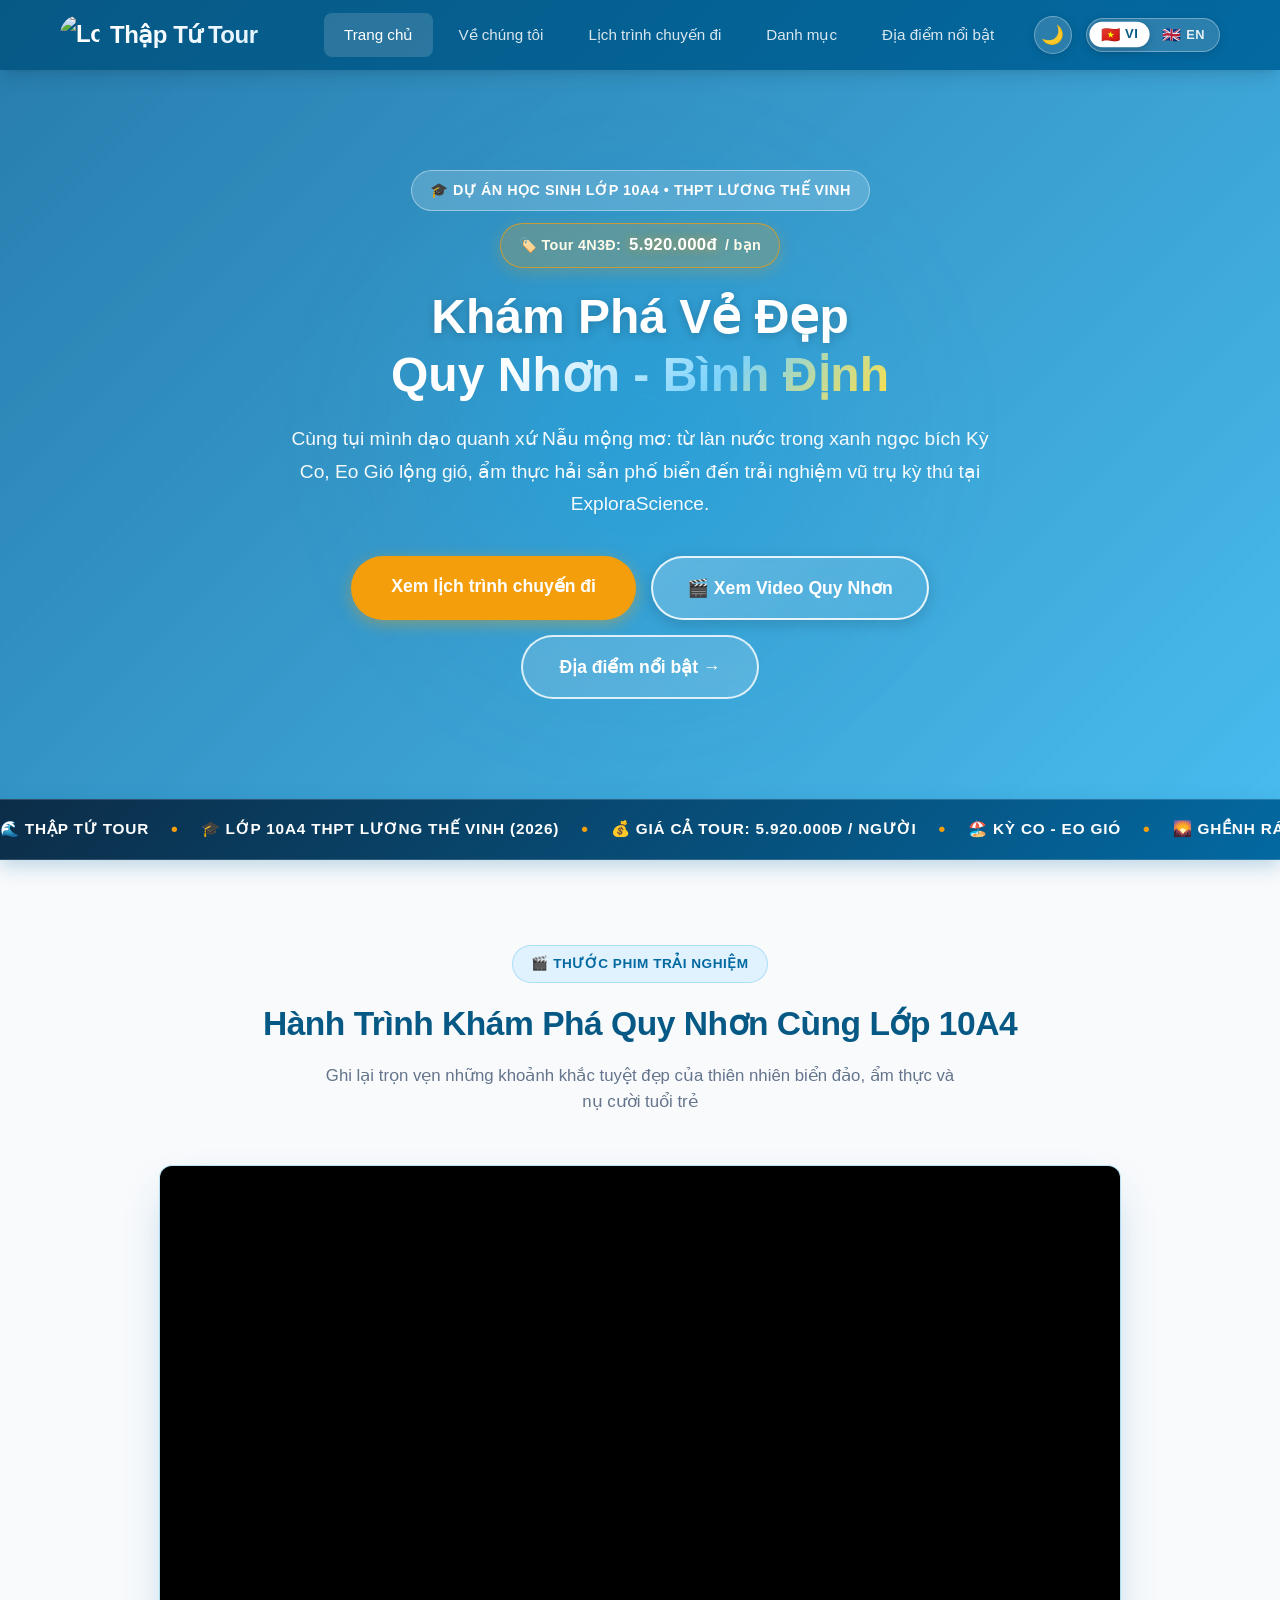
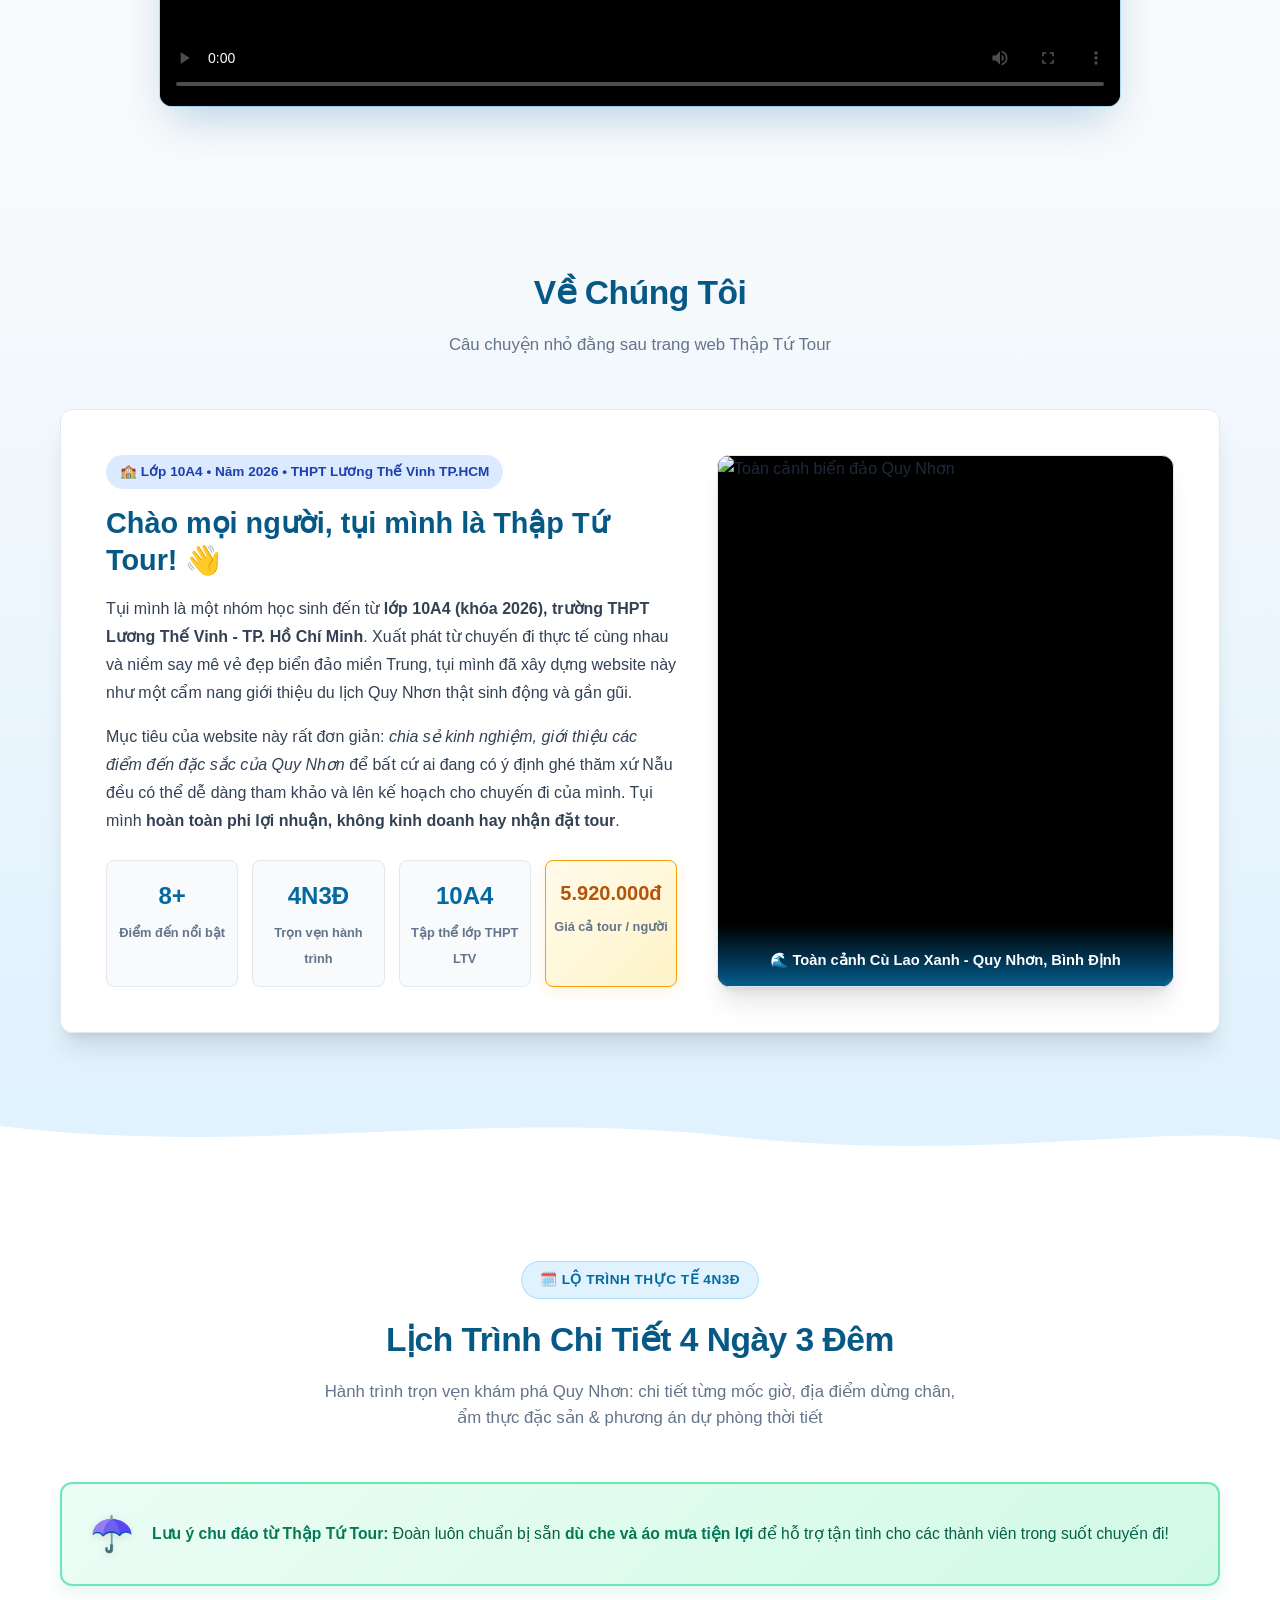
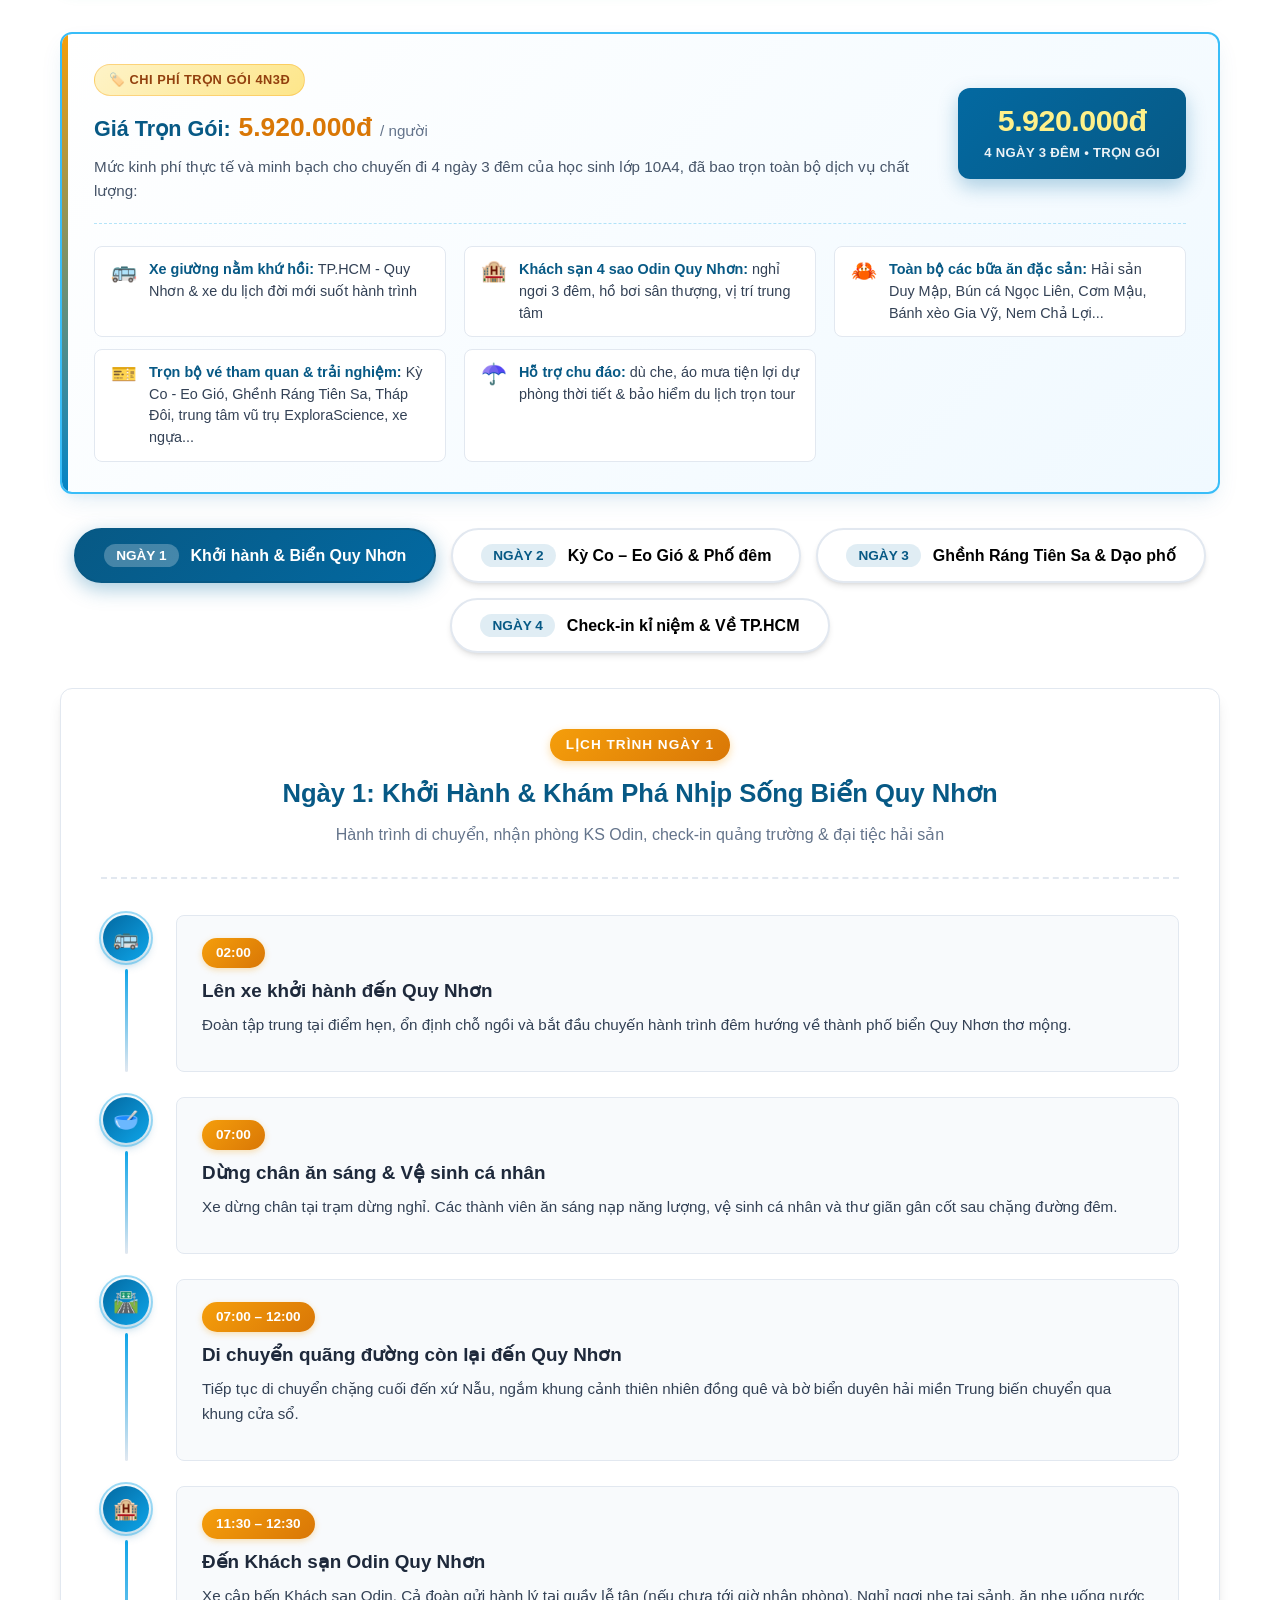
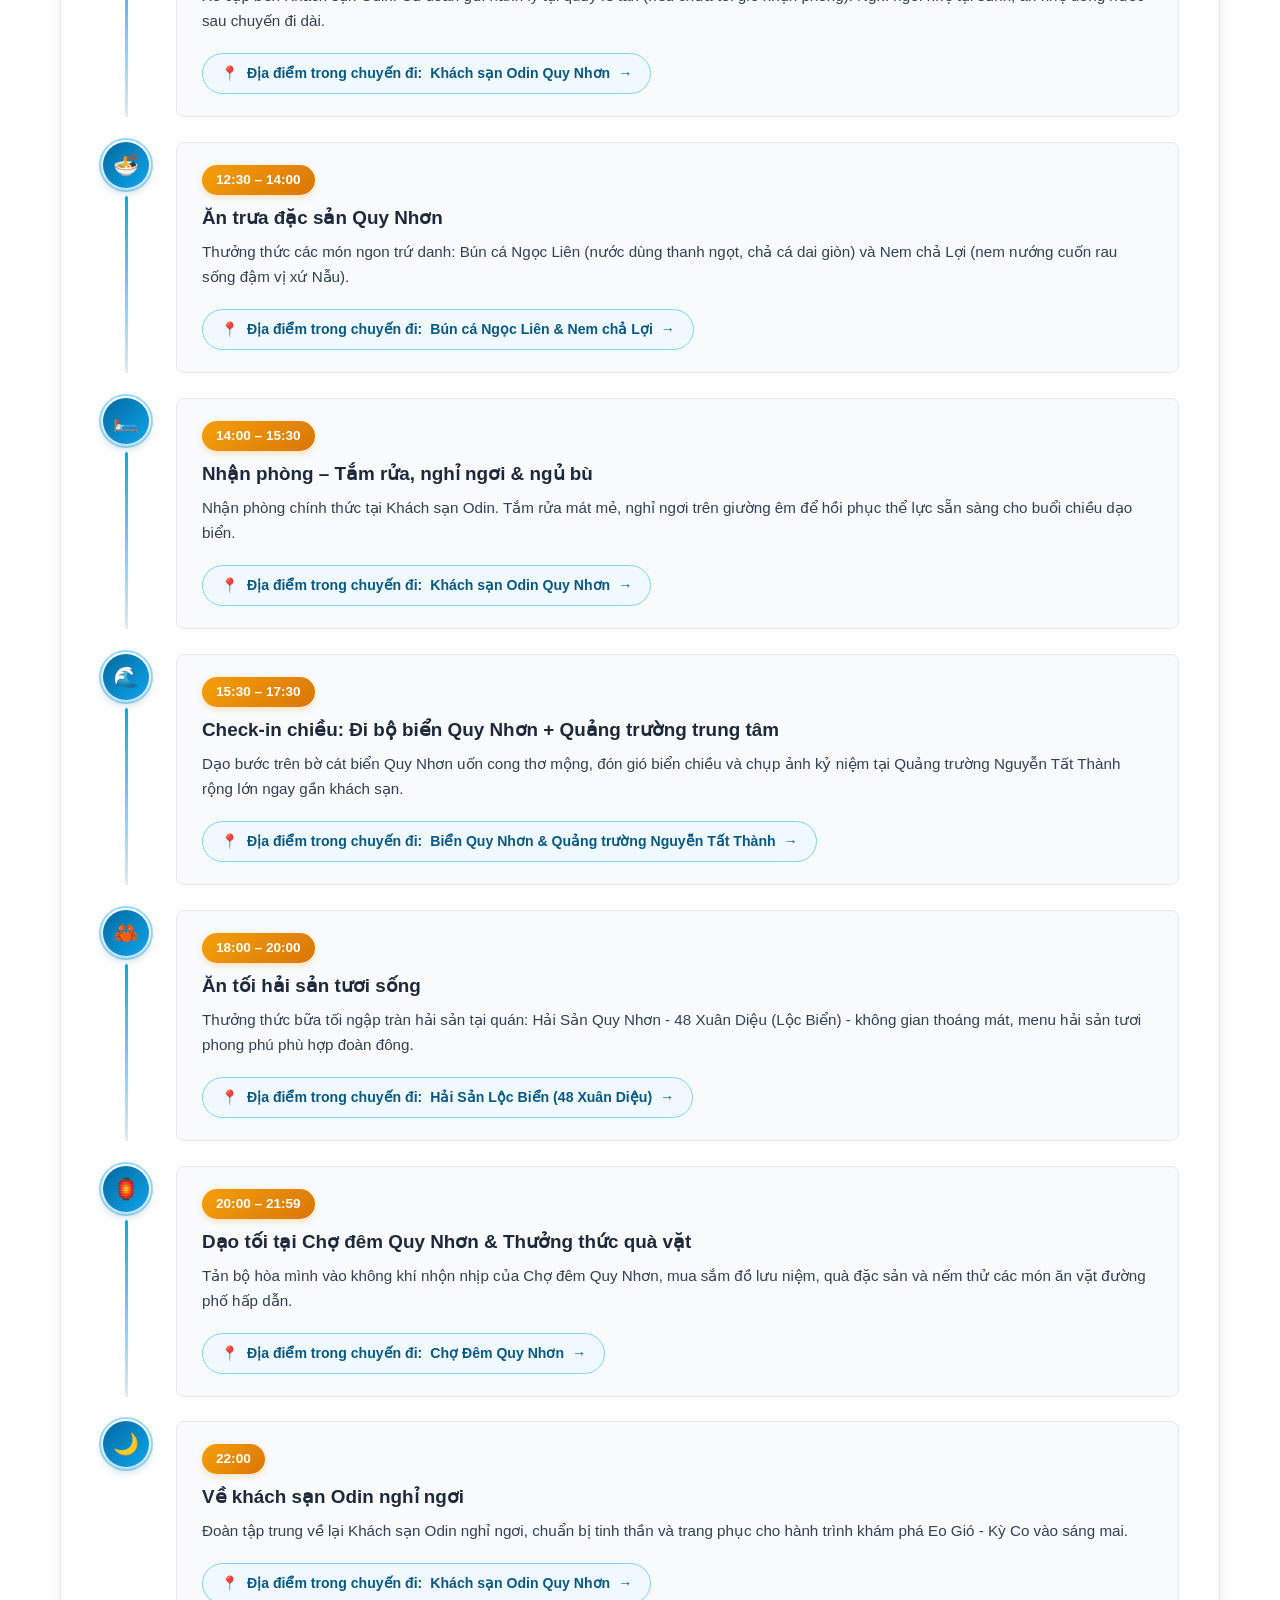
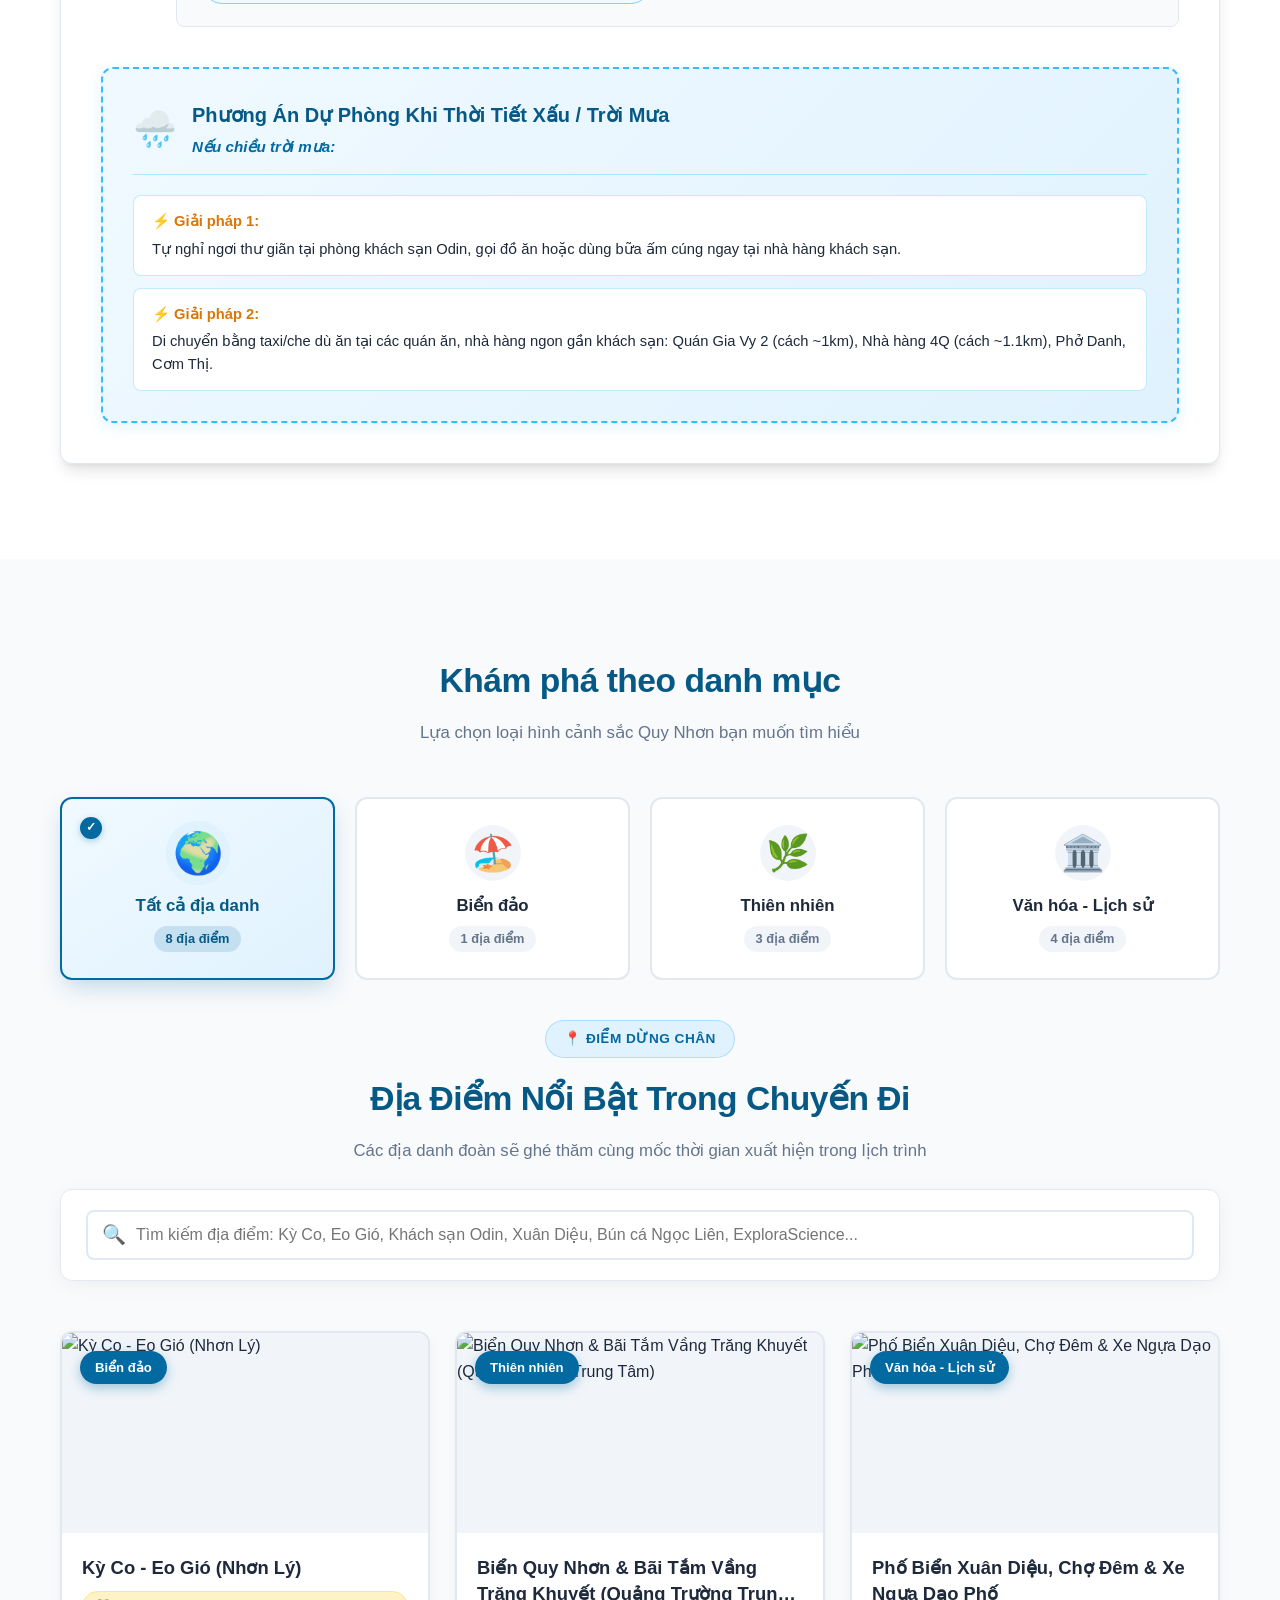
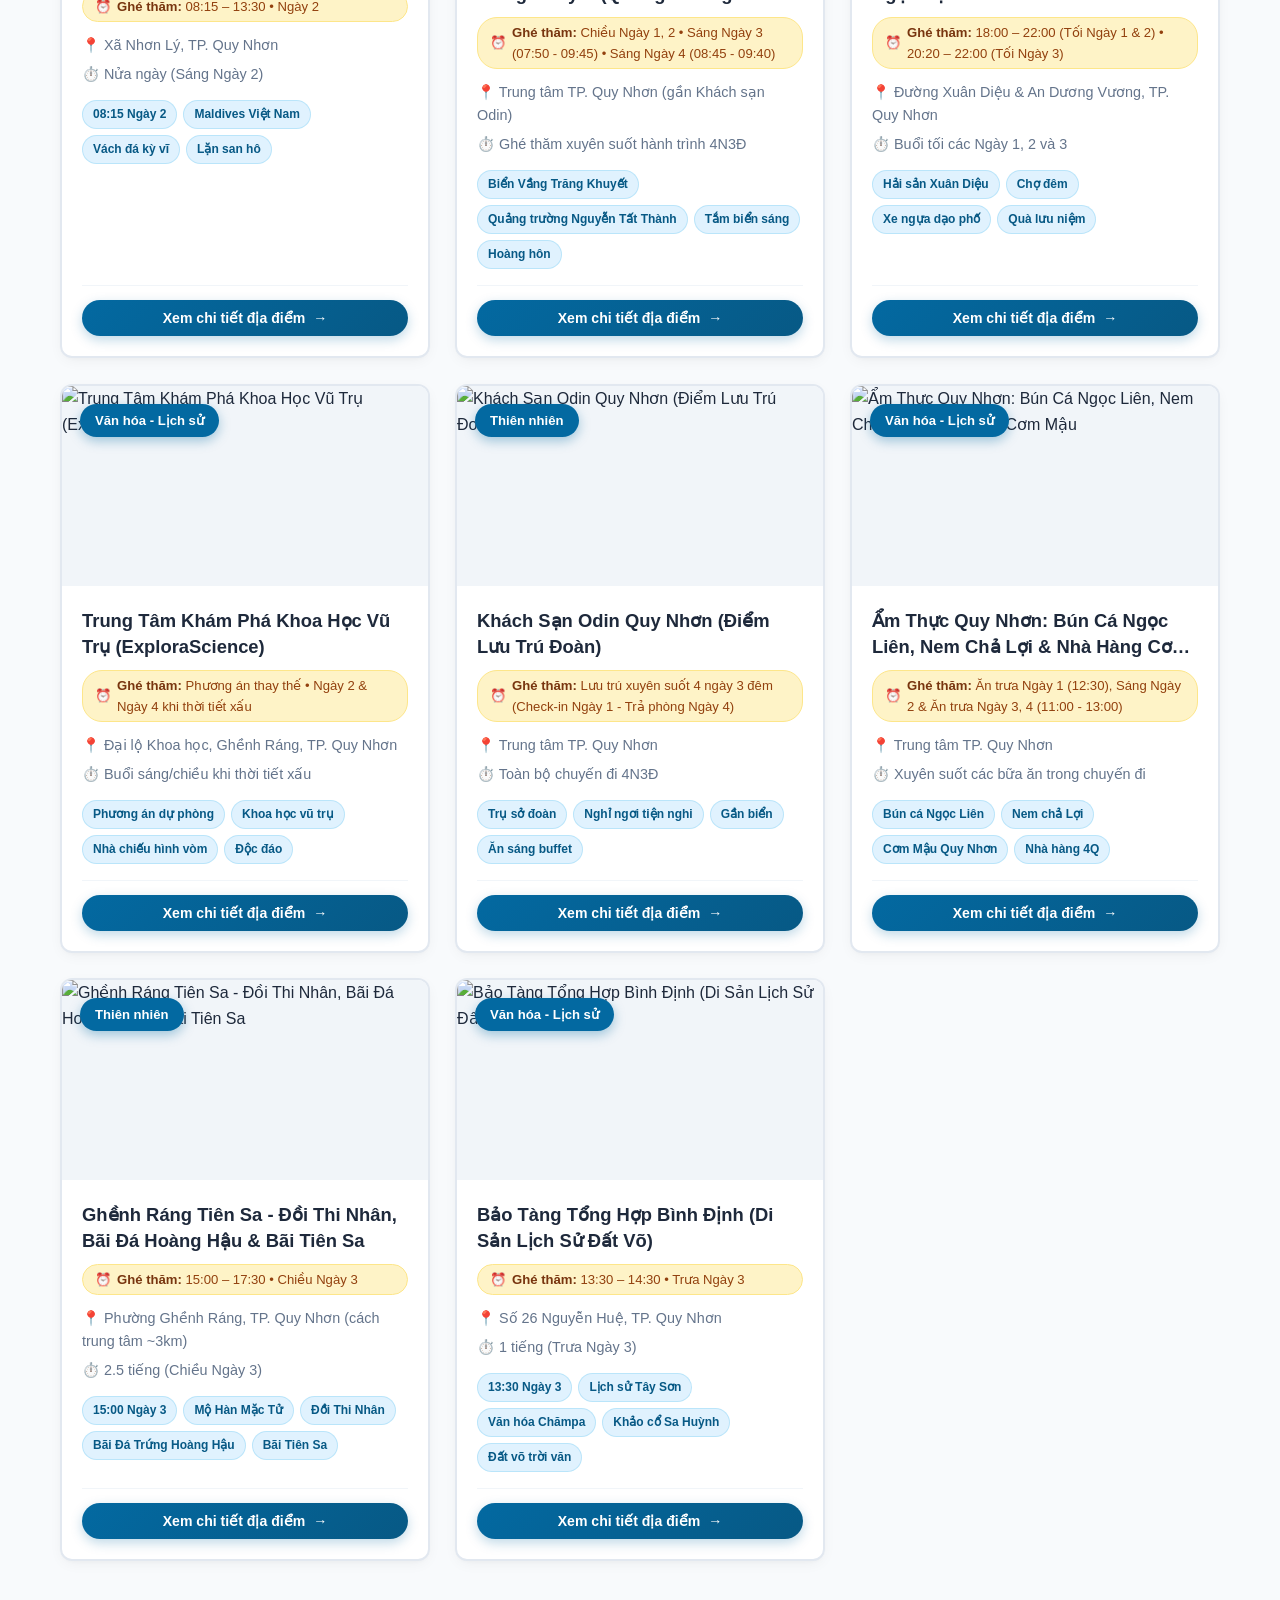
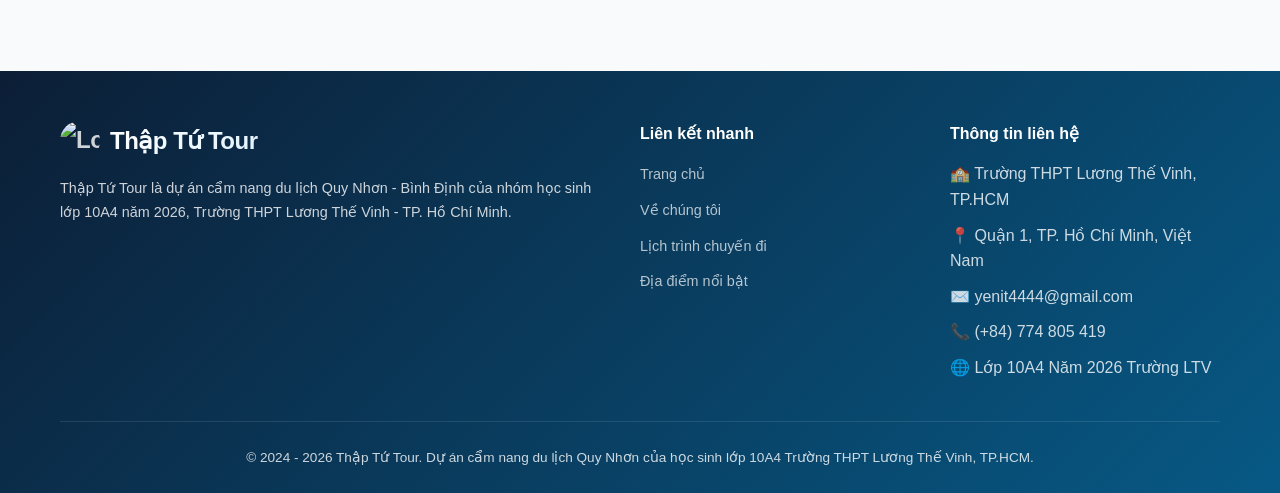
==== commit 2bc69e35: "feat: bo animation gravity 3D, chi noi len khi hover, them video va che do sang toi" ====
--- a/index.html
+++ b/index.html
@@ -36,6 +36,12 @@
       </nav>
 
       <div class="header-right">
+        <!-- Nút chuyển đổi giao diện Sáng / Tối (Theme Switcher) -->
+        <button type="button" class="theme-toggle-btn" id="themeToggleBtn" aria-label="Chuyển chế độ sáng/tối" title="Chuyển chế độ sáng/tối">
+          <span class="theme-icon sun-icon">☀️</span>
+          <span class="theme-icon moon-icon">🌙</span>
+        </button>
+
         <!-- Nút chuyển đổi ngôn ngữ -->
         <div class="lang-switcher" id="langSwitcher" role="group" aria-label="Language selection">
           <button type="button" class="lang-btn active" data-lang="vi" title="Tiếng Việt">
@@ -53,7 +59,7 @@
     </div>
   </header>
 
-  <!-- ===== HERO BANNER VỚI HIỆU ỨNG PARALLAX ===== -->
+  <!-- ===== HERO BANNER ===== -->
   <section class="hero" id="top">
     <div class="hero-bg-floating-glow"></div>
     <div class="hero-content">
@@ -69,6 +75,7 @@
       <p data-i18n="hero_desc">Cùng tụi mình dạo quanh xứ Nẫu mộng mơ: từ làn nước trong xanh ngọc bích Kỳ Co, Eo Gió lộng gió, ẩm thực hải sản phố biển đến trải nghiệm vũ trụ kỳ thú tại ExploraScience.</p>
       <div class="hero-buttons">
         <a href="#lich-trinh" class="hero-btn pulse-glow" data-i18n="hero_btn_itinerary">Xem lịch trình chuyến đi</a>
+        <a href="#video-quy-nhon" class="hero-btn-video" data-i18n="hero_btn_video">🎬 Xem Video Quy Nhơn</a>
         <a href="#dia-diem" class="hero-btn-outline" data-i18n="hero_btn_places">Địa điểm nổi bật →</a>
       </div>
     </div>
@@ -132,6 +139,26 @@
     </div>
   </div>
 
+  <!-- ===== VIDEO SHOWCASE SECTION (THƯỚC PHIM HÀNH TRÌNH QUY NHƠN) ===== -->
+  <section class="video-section reveal-on-scroll" id="video-quy-nhon">
+    <div class="container">
+      <div class="section-title">
+        <span class="section-badge" data-i18n="video_badge">🎬 Thước Phim Trải Nghiệm</span>
+        <h2 data-i18n="video_heading">Hành Trình Khám Phá Quy Nhơn Cùng Lớp 10A4</h2>
+        <p data-i18n="video_sub">Ghi lại trọn vẹn những khoảnh khắc tuyệt đẹp của thiên nhiên biển đảo, ẩm thực và nụ cười tuổi trẻ</p>
+      </div>
+
+      <div class="video-container">
+        <div class="video-wrapper">
+          <video id="quynhonVideo" controls playsinline preload="metadata" poster="about-quynhon.jpg">
+            <source src="quy-nhon.mp4" type="video/mp4">
+            Trình duyệt của bạn không hỗ trợ phát video.
+          </video>
+        </div>
+      </div>
+    </div>
+  </section>
+
   <!-- ===== VỀ TỤI TÔI ===== -->
   <section class="about-us-section" id="ve-tui-toi">
     <div class="container">
@@ -140,7 +167,7 @@
         <p data-i18n="about_sub">Câu chuyện nhỏ đằng sau trang web Thập Tứ Tour</p>
       </div>
       
-      <div class="about-us-card tilt-card reveal-on-scroll">
+      <div class="about-us-card reveal-on-scroll">
         <div class="about-us-content">
           <span class="school-tag" data-i18n="about_tag">🏫 Lớp 10A4 • Năm 2026 • THPT Lương Thế Vinh TP.HCM</span>
           <h3 data-i18n="about_heading">Chào mọi người, tụi mình là Thập Tứ Tour! 👋</h3>
@@ -206,7 +233,7 @@
       </div>
 
       <!-- Khung giá & chi tiết trọn gói của tour -->
-      <div class="tour-cost-card tilt-card reveal-on-scroll">
+      <div class="tour-cost-card reveal-on-scroll">
         <div class="tour-cost-header">
           <div class="tour-cost-left">
             <span class="cost-tag" data-i18n="cost_tag">🏷️ CHI PHÍ TRỌN GÓI 4N3Đ</span>
--- a/css/style.css
+++ b/css/style.css
@@ -3684,43 +3684,6 @@
   }
 }
 
-/* 5. Hiệu ứng 3D Interactive Tilt & Glare (Chuột trên Máy tính & Con quay hồi chuyển Gyroscope trên Mobile) */
-.tilt-card {
-  transform-style: preserve-3d;
-  transition: transform 0.15s ease-out, box-shadow 0.3s ease;
-  position: relative;
-  will-change: transform;
-}
-
-/* Vệt sáng phản quang (Glare Sheen) - dùng ::before để không xung đột với tick xanh ::after của danh mục */
-.tilt-card::before {
-  content: '';
-  position: absolute;
-  inset: 0;
-  border-radius: inherit;
-  pointer-events: none;
-  opacity: 0;
-  background: radial-gradient(circle at var(--mouse-x, 50%) var(--mouse-y, 50%), rgba(255, 255, 255, 0.32) 0%, rgba(56, 189, 248, 0.15) 30%, transparent 68%);
-  transition: opacity 0.35s ease;
-  z-index: 5;
-}
-
-.tilt-card:hover::before {
-  opacity: 1;
-}
-
-/* Khi con quay hồi chuyển trên điện thoại hoạt động: vệt sáng phản quang tự động quét theo góc nghiêng điện thoại */
-body.gyro-active .tilt-card::before,
-.tilt-card.gyro-active::before {
-  opacity: 0.65;
-}
-
-/* Khi con quay hồi chuyển đang điều khiển: tắt CSS transition trên transform để LERP đạt độ mượt 60-120fps tuyệt đối */
-body.gyro-active .tilt-card,
-.tilt-card.gyro-active {
-  transition: box-shadow 0.3s ease, border-color 0.25s ease;
-}
-
 /* 6. Hiệu ứng Scroll Reveal (Cuộn tới đâu bay lên tới đó) */
 .reveal-on-scroll {
   opacity: 0;
@@ -3820,3 +3783,631 @@
 
 
 
+
+
+/* ===================================================
+   TÍNH NĂNG MỚI: CHẾ ĐỘ SÁNG / TỐI & VIDEO SHOWCASE & NỔI LÊN KHI HOVER
+   =================================================== */
+
+/* --- NÚT CHUYỂN ĐỔI GIAO DIỆN SÁNG / TỐI (THEME SWITCHER) --- */
+.theme-toggle-btn {
+  display: inline-flex;
+  align-items: center;
+  justify-content: center;
+  width: 38px;
+  height: 38px;
+  background: rgba(255, 255, 255, 0.16);
+  border: 1px solid rgba(255, 255, 255, 0.32);
+  border-radius: 50%;
+  cursor: pointer;
+  font-size: 1.15rem;
+  color: #ffffff;
+  transition: all 0.25s ease;
+  outline: none;
+  box-shadow: 0 2px 10px rgba(0, 0, 0, 0.12);
+  backdrop-filter: blur(8px);
+  -webkit-backdrop-filter: blur(8px);
+  flex-shrink: 0;
+}
+
+.theme-toggle-btn:hover {
+  background: rgba(255, 255, 255, 0.28);
+  border-color: rgba(255, 255, 255, 0.6);
+  transform: translateY(-2px) scale(1.06);
+  box-shadow: 0 4px 14px rgba(0, 0, 0, 0.22);
+}
+
+.theme-toggle-btn:active {
+  transform: translateY(0) scale(0.95);
+}
+
+.theme-icon {
+  line-height: 1;
+  display: inline-block;
+  transition: transform 0.3s ease;
+  user-select: none;
+}
+
+/* Light mode (mặc định): hiện trăng 🌙, ẩn mặt trời ☀️ */
+.theme-toggle-btn .sun-icon {
+  display: none;
+}
+.theme-toggle-btn .moon-icon {
+  display: inline-block;
+}
+
+/* Dark mode: hiện mặt trời ☀️, ẩn trăng 🌙 */
+[data-theme="dark"] .theme-toggle-btn .sun-icon {
+  display: inline-block;
+}
+[data-theme="dark"] .theme-toggle-btn .moon-icon {
+  display: none;
+}
+
+/* --- HERO VIDEO BUTTON --- */
+.hero-btn-video {
+  display: inline-flex;
+  align-items: center;
+  gap: 8px;
+  padding: 16px 34px;
+  background: linear-gradient(135deg, rgba(255, 255, 255, 0.22), rgba(255, 255, 255, 0.08));
+  color: var(--white);
+  border: 2px solid rgba(255, 255, 255, 0.85);
+  font-size: 1.1rem;
+  font-weight: 700;
+  border-radius: 50px;
+  transition: var(--transition);
+  backdrop-filter: blur(8px);
+  -webkit-backdrop-filter: blur(8px);
+  box-shadow: 0 4px 15px rgba(0, 0, 0, 0.15);
+  cursor: pointer;
+}
+
+.hero-btn-video:hover {
+  background: #ffffff;
+  color: var(--primary-dark);
+  border-color: #ffffff;
+  transform: translateY(-2px);
+  box-shadow: 0 8px 24px rgba(0, 0, 0, 0.25);
+}
+
+/* --- VIDEO SHOWCASE SECTION (HÀNH TRÌNH QUY NHƠN) --- */
+.video-section {
+  padding: 85px 0 65px;
+  background: var(--gray-50);
+  position: relative;
+}
+
+.video-container {
+  max-width: 960px;
+  margin: 0 auto;
+}
+
+.video-wrapper {
+  position: relative;
+  width: 100%;
+  aspect-ratio: 16 / 9;
+  border-radius: var(--radius);
+  overflow: hidden;
+  box-shadow: 0 20px 45px -10px rgba(3, 105, 161, 0.28), 0 0 0 1px rgba(14, 165, 233, 0.25);
+  background: #000000;
+  transition: transform 0.28s cubic-bezier(0.16, 1, 0.3, 1), box-shadow 0.28s ease;
+}
+
+.video-wrapper:hover {
+  transform: translateY(-5px);
+  box-shadow: 0 26px 55px -10px rgba(3, 105, 161, 0.38), 0 0 0 2px rgba(14, 165, 233, 0.5);
+}
+
+.video-wrapper video {
+  width: 100%;
+  height: 100%;
+  object-fit: cover;
+  display: block;
+}
+
+/* --- HIỆU ỨNG THẺ NỔI LÊN KHI HOVER (LOẠI BỎ HOÀN TOÀN TILT & GRAVITY) --- */
+.tour-card,
+.category-card,
+.timeline-content,
+.about-us-card,
+.tour-cost-card,
+.weather-plan-box,
+.fact-item,
+.itinerary-card,
+.related-card,
+.info-card {
+  transition: transform 0.28s cubic-bezier(0.16, 1, 0.3, 1), box-shadow 0.28s ease, border-color 0.28s ease !important;
+}
+
+.tour-card.is-revealed:hover,
+.tour-card:hover {
+  transform: translateY(-6px) !important;
+}
+
+.category-card.is-revealed:hover,
+.category-card:hover {
+  transform: translateY(-5px) !important;
+}
+
+.timeline-content:hover {
+  transform: translateY(-4px) !important;
+}
+
+.about-us-card:hover {
+  transform: translateY(-4px) !important;
+}
+
+.tour-cost-card:hover {
+  transform: translateY(-4px) !important;
+}
+
+.weather-plan-box:hover {
+  transform: translateY(-4px) !important;
+}
+
+.fact-item:hover {
+  transform: translateY(-4px) !important;
+}
+
+.itinerary-card:hover {
+  transform: translateY(-4px) !important;
+}
+
+.related-card:hover {
+  transform: translateY(-5px) !important;
+}
+
+.info-card:hover {
+  transform: translateY(-4px) !important;
+}
+
+/* ===================================================
+   CHẾ ĐỘ TỐI (DARK MODE) TOÀN DIỆN
+   Màu sắc sâu sang trọng, chữ sắc nét, hộp mốc timeline nổi bật với viền 2px
+   =================================================== */
+
+[data-theme="dark"] {
+  --primary: #38bdf8;
+  --primary-dark: #0284c7;
+  --primary-light: #7dd3fc;
+  --primary-bg: #0f172a;
+  --text: #f1f5f9;
+  --text-light: #94a3b8;
+  --white: #111c34;
+  --gray-50: #0a0f1d;
+  --gray-100: #111c34;
+  --gray-200: #1e2e4f;
+  --gray-300: #334155;
+  --shadow: 0 4px 12px rgba(0, 0, 0, 0.4);
+  --shadow-lg: 0 10px 25px rgba(0, 0, 0, 0.5);
+  --shadow-xl: 0 20px 35px rgba(0, 0, 0, 0.6);
+}
+
+[data-theme="dark"] body {
+  background-color: #0a0f1d;
+  color: #f1f5f9;
+}
+
+/* Header & Nav */
+[data-theme="dark"] .header {
+  background: #081021;
+  border-bottom: 1px solid rgba(56, 189, 248, 0.2);
+  box-shadow: 0 4px 20px rgba(0, 0, 0, 0.6);
+}
+
+[data-theme="dark"] .nav-list a {
+  color: #cbd5e1;
+}
+
+[data-theme="dark"] .nav-list a:hover,
+[data-theme="dark"] .nav-list a.active {
+  color: #38bdf8;
+}
+
+@media (max-width: 768px) {
+  [data-theme="dark"] .nav {
+    background: #0a1329;
+    box-shadow: 0 10px 30px rgba(0, 0, 0, 0.7);
+  }
+}
+
+/* Marquee Ticker */
+[data-theme="dark"] .marquee-ticker-wrap {
+  background: #060e1d;
+  border-top-color: rgba(56, 189, 248, 0.22);
+  border-bottom-color: rgba(56, 189, 248, 0.22);
+  box-shadow: 0 4px 15px rgba(0, 0, 0, 0.5);
+}
+
+/* Hero Section */
+[data-theme="dark"] .hero {
+  background: linear-gradient(135deg, #09152b 0%, #060c18 100%);
+}
+
+[data-theme="dark"] .hero-price-badge {
+  background: rgba(14, 165, 233, 0.18);
+  border-color: rgba(56, 189, 248, 0.35);
+  color: #7dd3fc;
+}
+
+/* Video Section */
+[data-theme="dark"] .video-section {
+  background: #0a0f1d;
+}
+
+[data-theme="dark"] .video-wrapper {
+  box-shadow: 0 20px 45px rgba(0, 0, 0, 0.6), 0 0 0 1px rgba(56, 189, 248, 0.3);
+}
+
+[data-theme="dark"] .video-wrapper:hover {
+  box-shadow: 0 25px 55px rgba(0, 0, 0, 0.7), 0 0 0 2px rgba(56, 189, 248, 0.5);
+}
+
+/* Section Titles & Badges */
+[data-theme="dark"] .section-title h2 {
+  color: #ffffff;
+}
+
+[data-theme="dark"] .section-title p {
+  color: #94a3b8;
+}
+
+[data-theme="dark"] .section-badge {
+  background: rgba(56, 189, 248, 0.15);
+  color: #38bdf8;
+  border: 1px solid rgba(56, 189, 248, 0.3);
+}
+
+/* Danh mục (Categories) */
+[data-theme="dark"] .categories {
+  background: #0d1527;
+}
+
+[data-theme="dark"] .category-card {
+  background: #111c34;
+  border: 1px solid rgba(56, 189, 248, 0.2);
+  color: #f1f5f9;
+}
+
+[data-theme="dark"] .category-card:hover {
+  background: #182849;
+  border-color: #38bdf8;
+  box-shadow: 0 10px 25px rgba(0, 0, 0, 0.4), 0 0 12px rgba(56, 189, 248, 0.2);
+}
+
+[data-theme="dark"] .category-card.active {
+  background: linear-gradient(145deg, #162c52, #0d3b66);
+  border-color: #38bdf8;
+  color: #ffffff;
+  box-shadow: 0 10px 25px rgba(14, 165, 233, 0.25);
+}
+
+[data-theme="dark"] .cat-icon-wrap {
+  background: rgba(56, 189, 248, 0.12);
+}
+
+[data-theme="dark"] .category-card:hover .cat-icon-wrap,
+[data-theme="dark"] .category-card.active .cat-icon-wrap {
+  background: #38bdf8;
+}
+
+[data-theme="dark"] .cat-name {
+  color: #f1f5f9;
+}
+
+[data-theme="dark"] .cat-count {
+  color: #94a3b8;
+}
+
+/* Tìm kiếm & Lọc (Search Filter) */
+[data-theme="dark"] .search-filter {
+  background: #0a0f1d;
+}
+
+[data-theme="dark"] .search-filter-box {
+  background: #111c34;
+  border: 1px solid rgba(56, 189, 248, 0.25);
+  box-shadow: 0 10px 25px rgba(0, 0, 0, 0.4);
+}
+
+[data-theme="dark"] .search-input {
+  background: #182849;
+  border: 1px solid rgba(56, 189, 248, 0.25);
+  color: #f1f5f9;
+}
+
+[data-theme="dark"] .search-input:focus {
+  border-color: #38bdf8;
+  box-shadow: 0 0 0 3px rgba(56, 189, 248, 0.2);
+}
+
+[data-theme="dark"] .filter-pill {
+  background: #182849;
+  border: 1px solid rgba(56, 189, 248, 0.3);
+  color: #f1f5f9;
+}
+
+[data-theme="dark"] .btn-clear-filter {
+  color: #f87171;
+}
+
+/* Thẻ địa danh nổi bật (Tour Cards) */
+[data-theme="dark"] .tours-section {
+  background: #0d1527;
+}
+
+[data-theme="dark"] .tour-card {
+  background: #111c34;
+  border: 1px solid rgba(56, 189, 248, 0.2);
+  box-shadow: 0 10px 25px rgba(0, 0, 0, 0.45);
+}
+
+[data-theme="dark"] .tour-card:hover {
+  border-color: #38bdf8;
+  box-shadow: 0 16px 35px rgba(0, 0, 0, 0.6), 0 0 15px rgba(56, 189, 248, 0.25);
+}
+
+[data-theme="dark"] .tour-card-body h3 {
+  color: #ffffff;
+}
+
+[data-theme="dark"] .tour-visittime-tag {
+  background: #182849;
+  border-color: rgba(56, 189, 248, 0.3);
+  color: #7dd3fc;
+}
+
+[data-theme="dark"] .tour-card-info {
+  color: #94a3b8;
+}
+
+[data-theme="dark"] .tour-tag-pill {
+  background: rgba(56, 189, 248, 0.12);
+  color: #7dd3fc;
+}
+
+[data-theme="dark"] .btn-detail {
+  background: linear-gradient(135deg, #0284c7, #0369a1);
+  color: #ffffff;
+  border: 1px solid rgba(56, 189, 248, 0.3);
+}
+
+[data-theme="dark"] .btn-detail:hover {
+  background: linear-gradient(135deg, #38bdf8, #0284c7);
+  box-shadow: 0 6px 18px rgba(14, 165, 233, 0.4);
+}
+
+/* Về tụi tôi (About Us) */
+[data-theme="dark"] .about-us-section {
+  background: #0a0f1d;
+}
+
+[data-theme="dark"] .about-us-card {
+  background: #111c34;
+  border: 1px solid rgba(56, 189, 248, 0.25);
+  box-shadow: 0 15px 35px rgba(0, 0, 0, 0.5);
+}
+
+[data-theme="dark"] .about-us-content h3 {
+  color: #ffffff;
+}
+
+[data-theme="dark"] .about-us-content p {
+  color: #cbd5e1;
+}
+
+[data-theme="dark"] .stat-box {
+  background: #182849;
+  border: 1px solid rgba(56, 189, 248, 0.2);
+}
+
+[data-theme="dark"] .stat-number {
+  color: #38bdf8;
+}
+
+[data-theme="dark"] .stat-label {
+  color: #94a3b8;
+}
+
+/* Chi phí trọn gói (Tour Cost Card) */
+[data-theme="dark"] .tour-cost-card {
+  background: #111c34;
+  border: 1.5px solid rgba(56, 189, 248, 0.3);
+  box-shadow: 0 15px 35px rgba(0, 0, 0, 0.5);
+}
+
+[data-theme="dark"] .cost-title {
+  color: #ffffff;
+}
+
+[data-theme="dark"] .cost-desc {
+  color: #cbd5e1;
+}
+
+[data-theme="dark"] .cost-item {
+  background: #182849;
+  border: 1px solid rgba(255, 255, 255, 0.08);
+  color: #e2e8f0;
+}
+
+[data-theme="dark"] .cost-final-banner {
+  background: linear-gradient(135deg, #1e3a63, #0f2b48);
+  border: 1px solid rgba(56, 189, 248, 0.3);
+}
+
+[data-theme="dark"] .umbrella-alert-banner {
+  background: linear-gradient(135deg, #1b2838, #162b46);
+  border: 1.5px solid #0284c7;
+}
+
+/* ===================================================
+   LỊCH TRÌNH CHI TIẾT (TIMELINE) TRONG DARK MODE
+   Các hộp mốc thời gian bên trong được làm NỔI BẬT với viền 2px dày dặn
+   =================================================== */
+
+[data-theme="dark"] .timeline-section {
+  background: #0a0f1d;
+}
+
+[data-theme="dark"] .timeline-tabs {
+  background: #111c34;
+  border: 1px solid rgba(56, 189, 248, 0.25);
+}
+
+[data-theme="dark"] .timeline-tab-btn {
+  background: #182849;
+  border: 1px solid rgba(255, 255, 255, 0.1);
+  color: #cbd5e1;
+}
+
+[data-theme="dark"] .timeline-tab-btn:hover {
+  background: #20355d;
+  border-color: #38bdf8;
+  color: #ffffff;
+}
+
+[data-theme="dark"] .timeline-tab-btn.active {
+  background: linear-gradient(135deg, #0284c7, #0369a1);
+  border-color: #38bdf8;
+  color: #ffffff;
+}
+
+[data-theme="dark"] .timeline-day-header {
+  background: #111c34;
+  border: 1.5px solid rgba(56, 189, 248, 0.3);
+}
+
+[data-theme="dark"] .timeline-day-header h3 {
+  color: #ffffff;
+}
+
+[data-theme="dark"] .timeline-day-summary {
+  color: #94a3b8;
+}
+
+/* HỘP MỐC THỜI GIAN BÊN TRONG (.timeline-content) - Nổi bật, viền 2px dày dặn theo yêu cầu người dùng */
+[data-theme="dark"] .timeline-content {
+  background: #15223e;
+  border: 2px solid #38bdf8;
+  box-shadow: 0 8px 24px rgba(0, 0, 0, 0.5), 0 0 0 1px rgba(56, 189, 248, 0.2);
+}
+
+[data-theme="dark"] .timeline-content:hover {
+  background: #1a2b50;
+  border-color: #7dd3fc;
+  box-shadow: 0 12px 32px rgba(0, 0, 0, 0.6), 0 0 15px rgba(56, 189, 248, 0.35);
+}
+
+[data-theme="dark"] .timeline-event-title {
+  color: #ffffff;
+}
+
+[data-theme="dark"] .timeline-event-desc {
+  color: #cbd5e1;
+}
+
+[data-theme="dark"] .timeline-place-tag a {
+  background: #1e3355;
+  border: 1.5px solid #38bdf8;
+  color: #7dd3fc;
+}
+
+[data-theme="dark"] .timeline-place-tag a:hover {
+  background: #25406d;
+  border-color: #bae6fd;
+  color: #ffffff;
+  box-shadow: 0 4px 15px rgba(56, 189, 248, 0.25);
+}
+
+[data-theme="dark"] .timeline-time-badge {
+  background: linear-gradient(135deg, #f59e0b, #d97706);
+  color: #ffffff;
+  box-shadow: 0 2px 8px rgba(245, 158, 11, 0.4);
+}
+
+[data-theme="dark"] .weather-plan-box {
+  background: #15223e;
+  border: 2px solid #38bdf8;
+  box-shadow: 0 8px 24px rgba(0, 0, 0, 0.5);
+}
+
+[data-theme="dark"] .weather-plan-box h4 {
+  color: #ffffff;
+}
+
+[data-theme="dark"] .weather-sol-item {
+  background: #1a2b50;
+  border: 1px solid rgba(255, 255, 255, 0.08);
+  color: #cbd5e1;
+}
+
+/* Trang chi tiết địa danh (Tour Detail Page) */
+[data-theme="dark"] .place-title-box,
+[data-theme="dark"] .quick-facts-card,
+[data-theme="dark"] .place-section,
+[data-theme="dark"] .itinerary-card,
+[data-theme="dark"] .info-card,
+[data-theme="dark"] .related-card {
+  background: #111c34;
+  border: 1px solid rgba(56, 189, 248, 0.22);
+}
+
+[data-theme="dark"] .fact-item {
+  background: #182849;
+  border: 1px solid rgba(56, 189, 248, 0.2);
+}
+
+[data-theme="dark"] .fact-item h4,
+[data-theme="dark"] .place-title-box h1,
+[data-theme="dark"] .place-section h2,
+[data-theme="dark"] .itinerary-body h3,
+[data-theme="dark"] .info-card h3,
+[data-theme="dark"] .related-body h4 {
+  color: #ffffff;
+}
+
+[data-theme="dark"] .place-description,
+[data-theme="dark"] .itinerary-body p,
+[data-theme="dark"] .info-card ul li,
+[data-theme="dark"] .fact-item p {
+  color: #cbd5e1;
+}
+
+[data-theme="dark"] .breadcrumb {
+  color: #94a3b8;
+}
+
+[data-theme="dark"] .breadcrumb a {
+  color: #38bdf8;
+}
+
+/* Footer */
+[data-theme="dark"] .footer {
+  background: #060b16;
+  border-top: 1px solid rgba(255, 255, 255, 0.08);
+  color: #94a3b8;
+}
+
+[data-theme="dark"] .footer-col h4 {
+  color: #ffffff;
+}
+
+[data-theme="dark"] .footer-col ul a {
+  color: #cbd5e1;
+}
+
+[data-theme="dark"] .footer-col ul a:hover {
+  color: #38bdf8;
+}
+
+/* Cursor trong Dark Mode */
+[data-theme="dark"] .cursor-dot {
+  background: #38bdf8;
+  box-shadow: 0 0 10px #38bdf8;
+}
+
+[data-theme="dark"] .cursor-ring {
+  border-color: rgba(56, 189, 248, 0.8);
+  background: rgba(56, 189, 248, 0.1);
+}
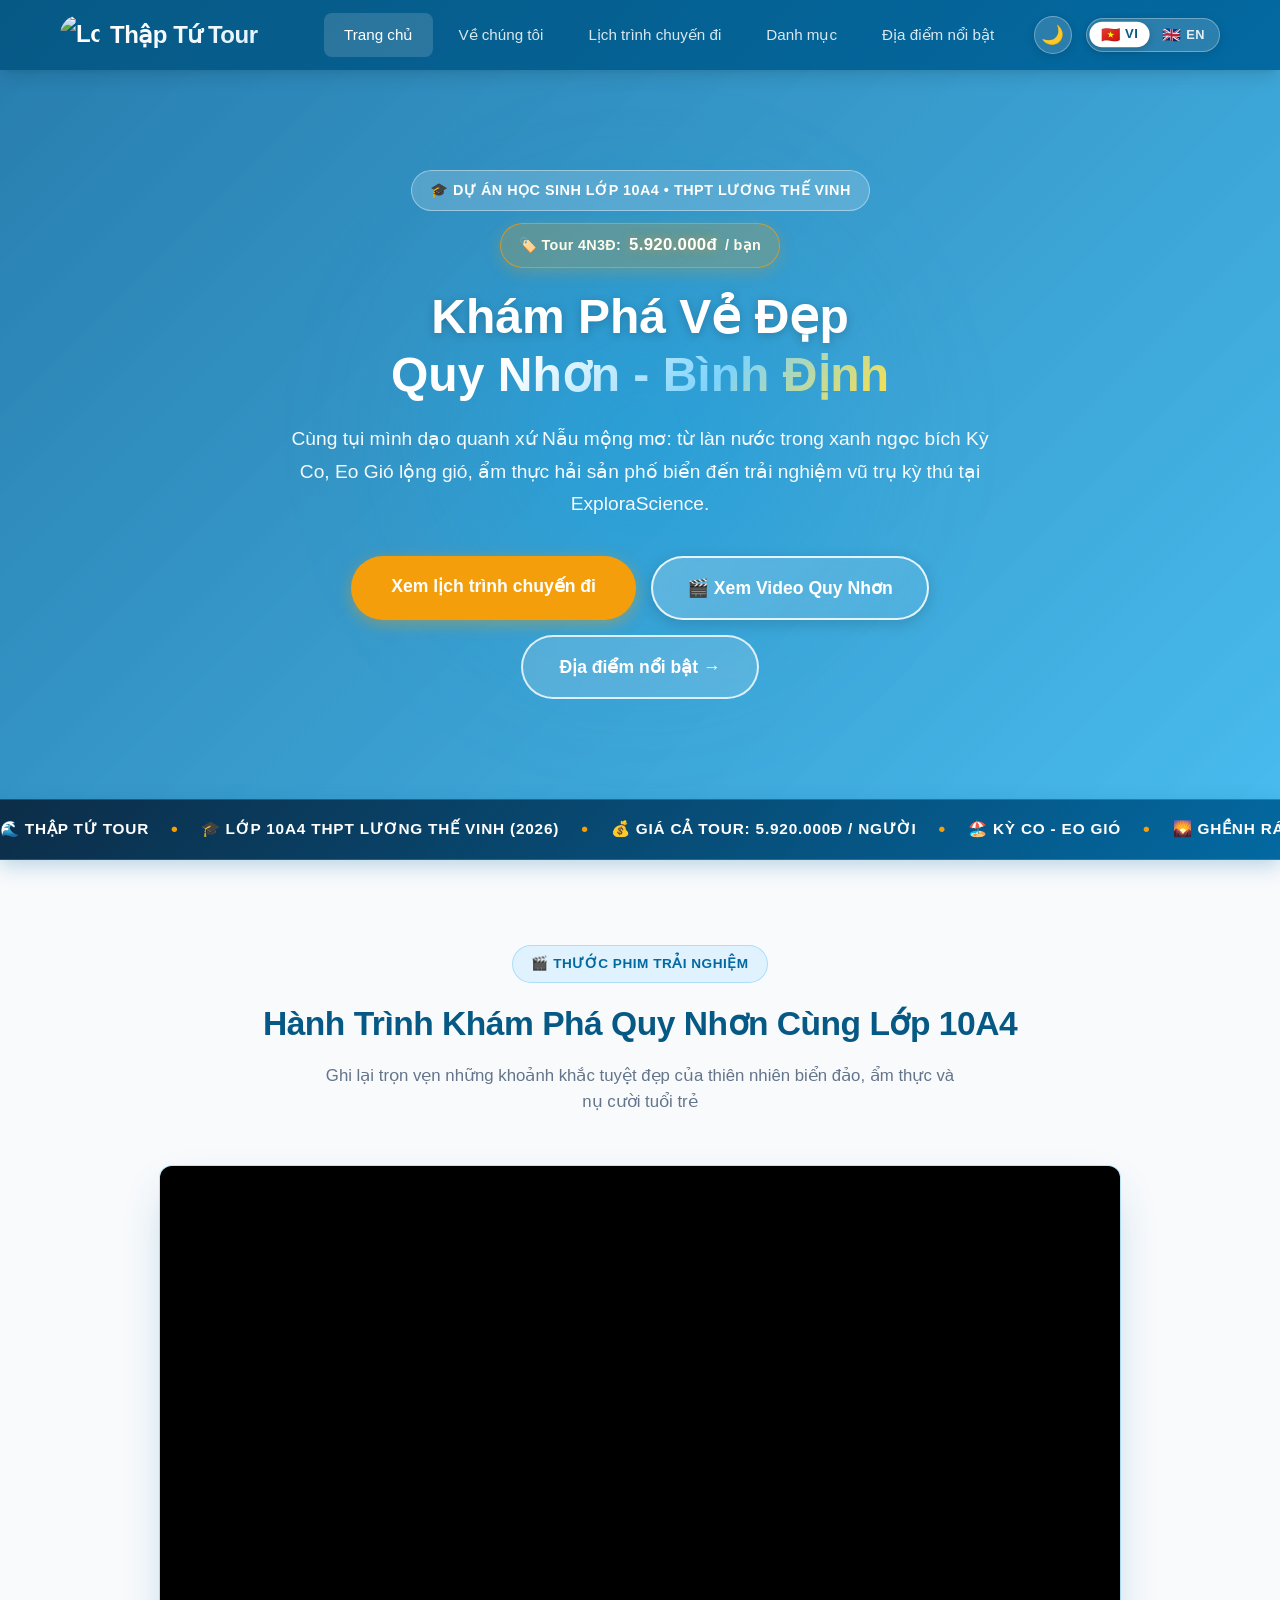
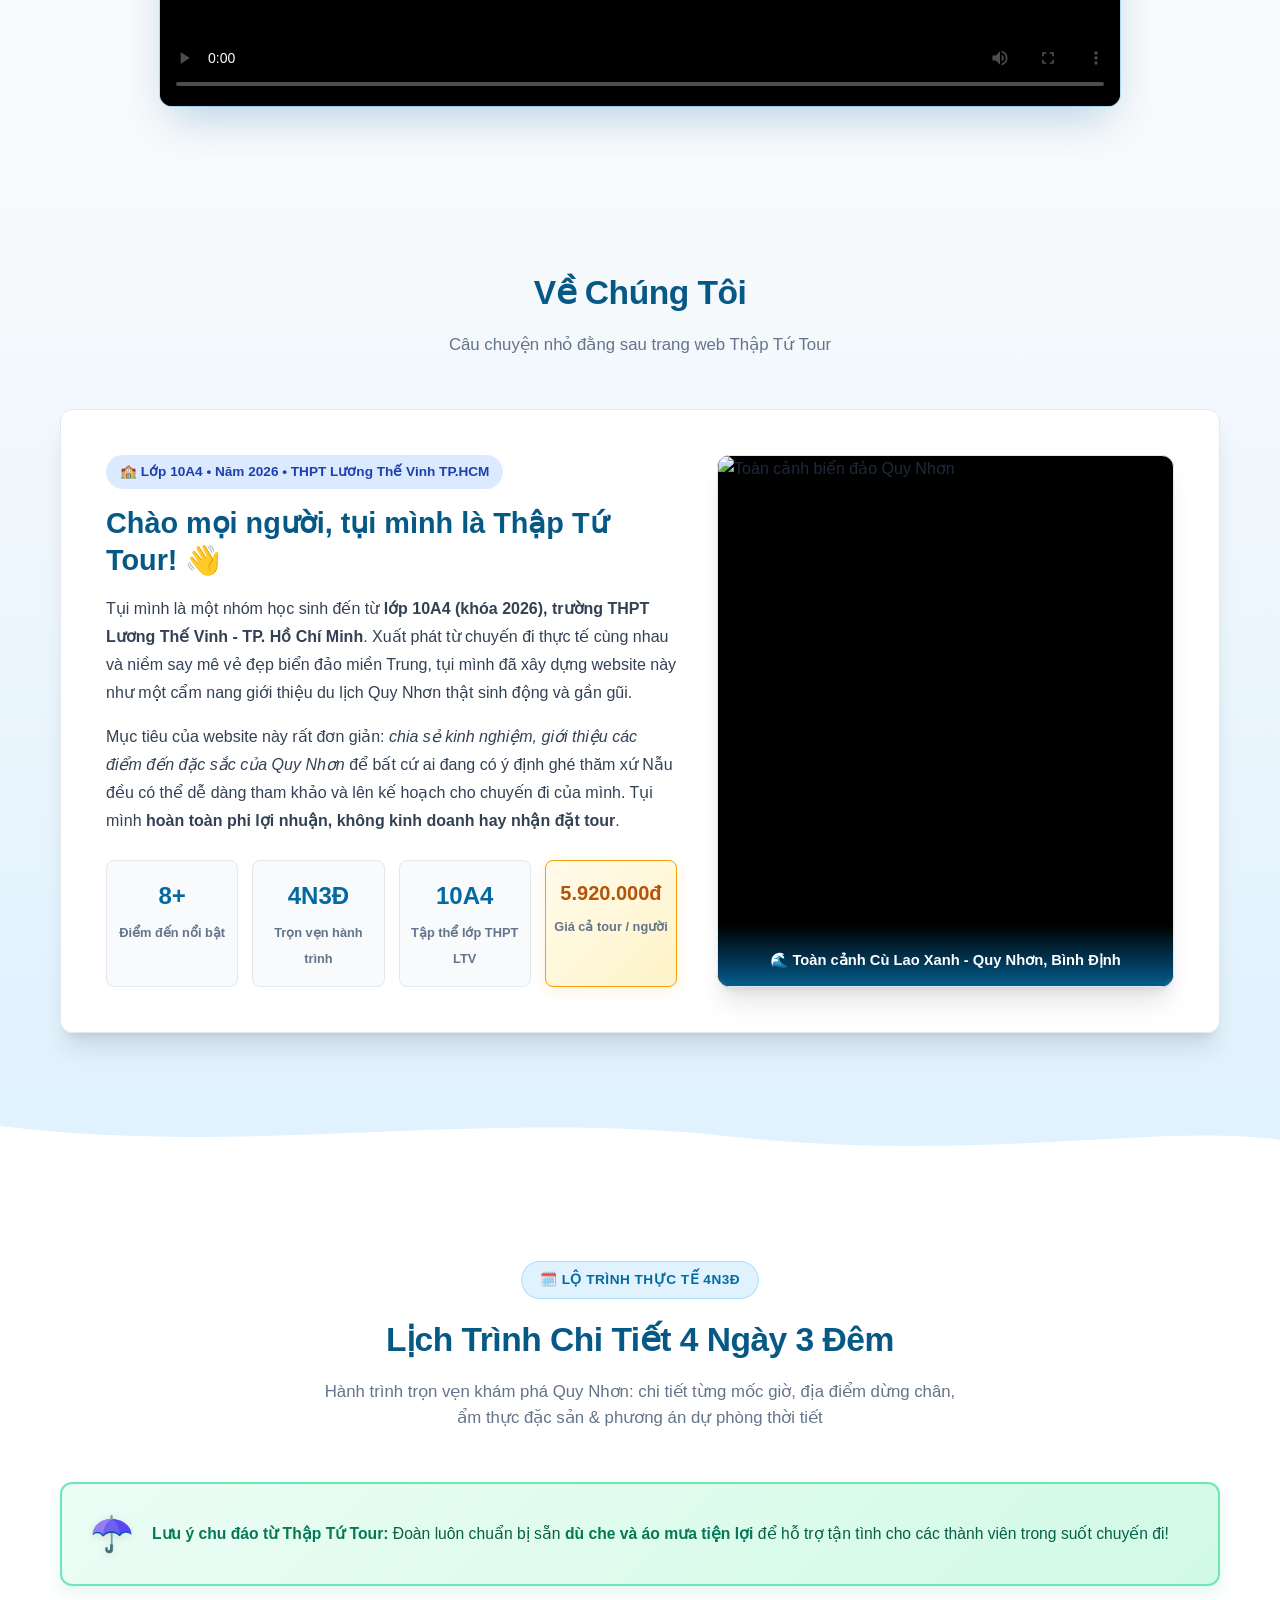
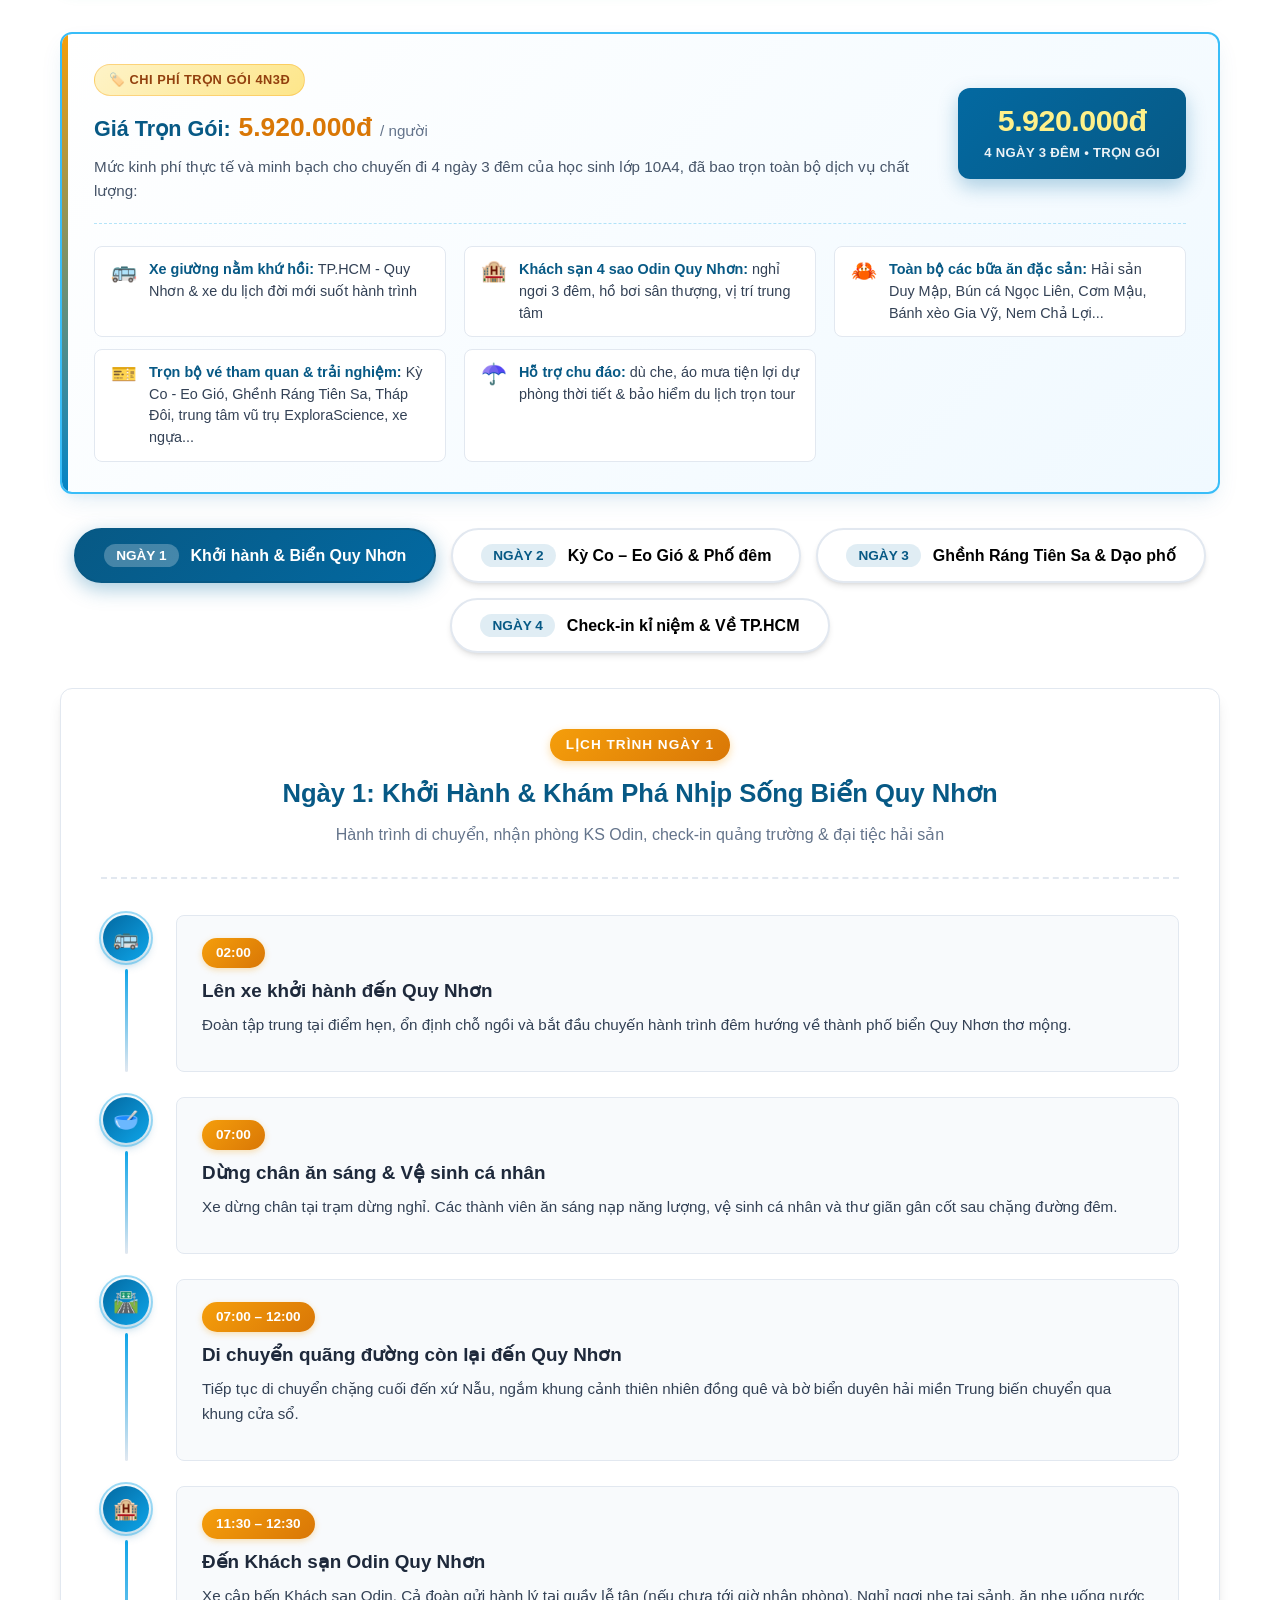
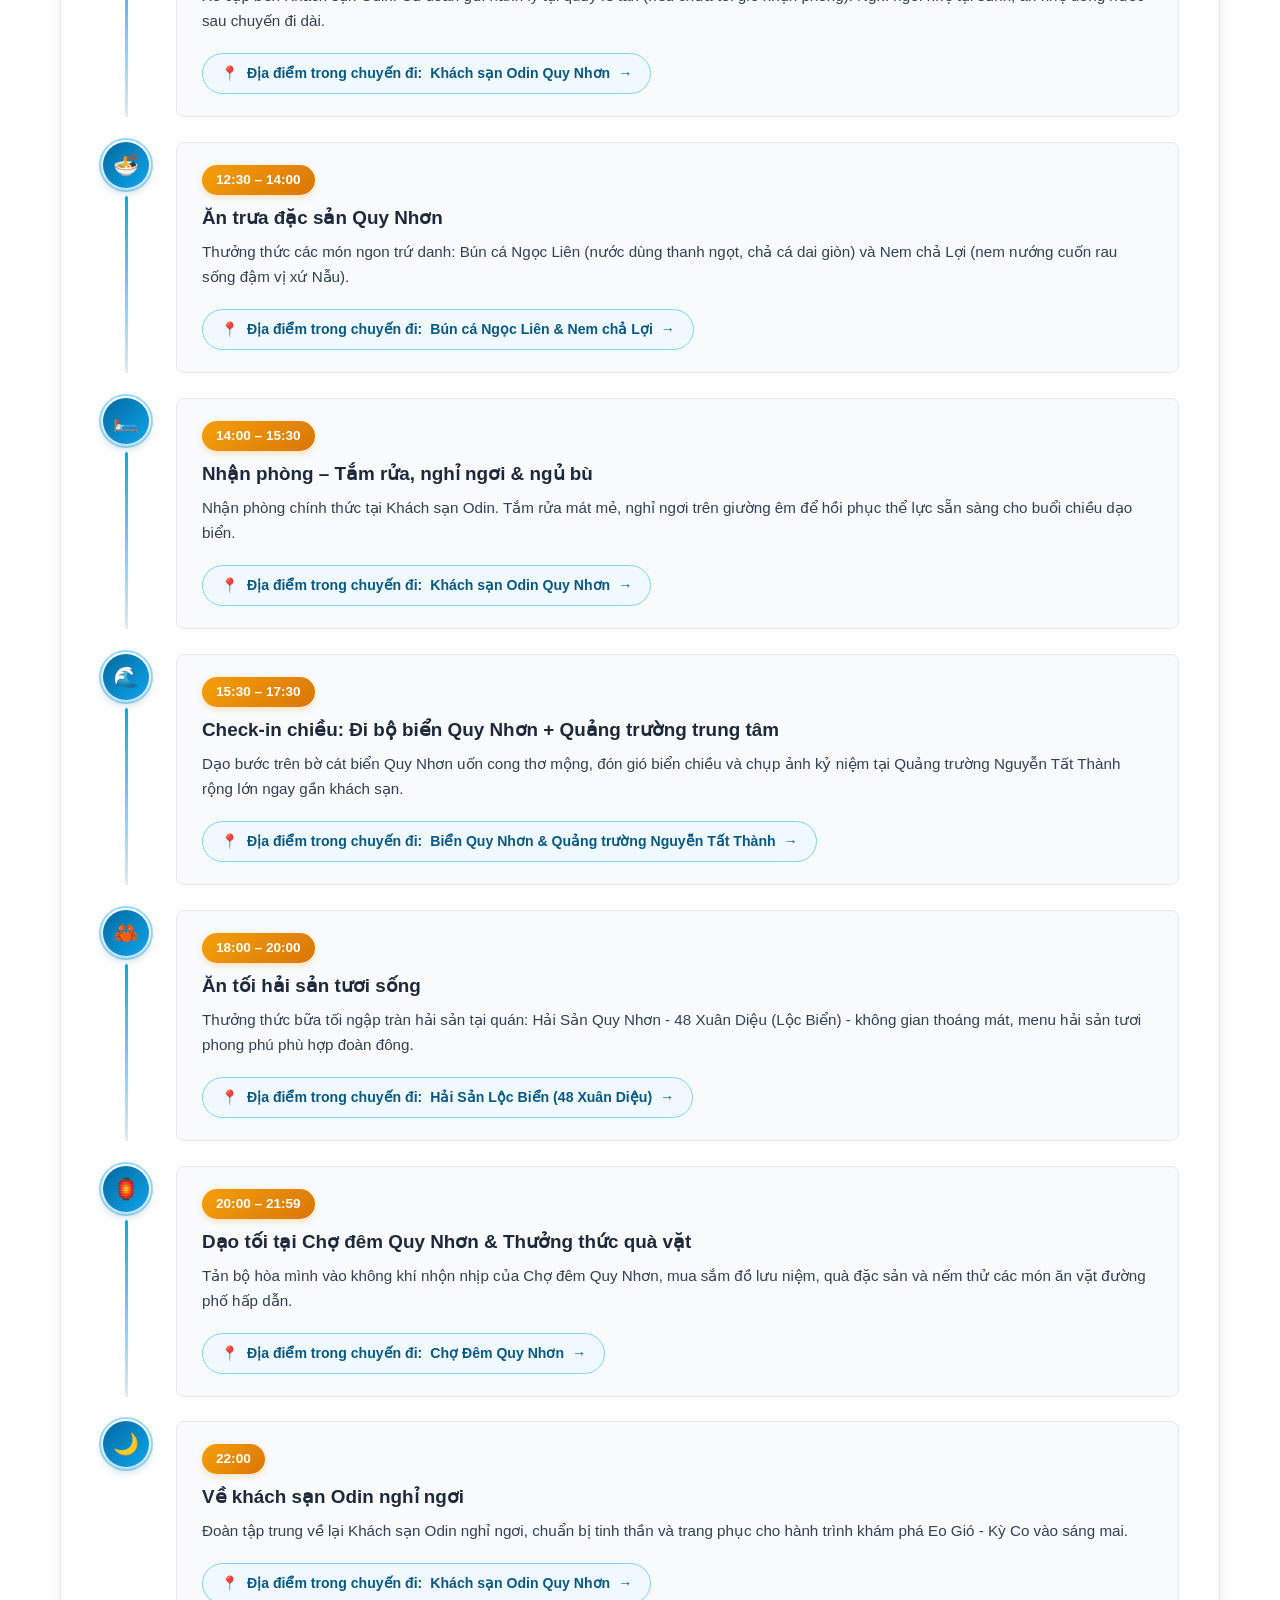
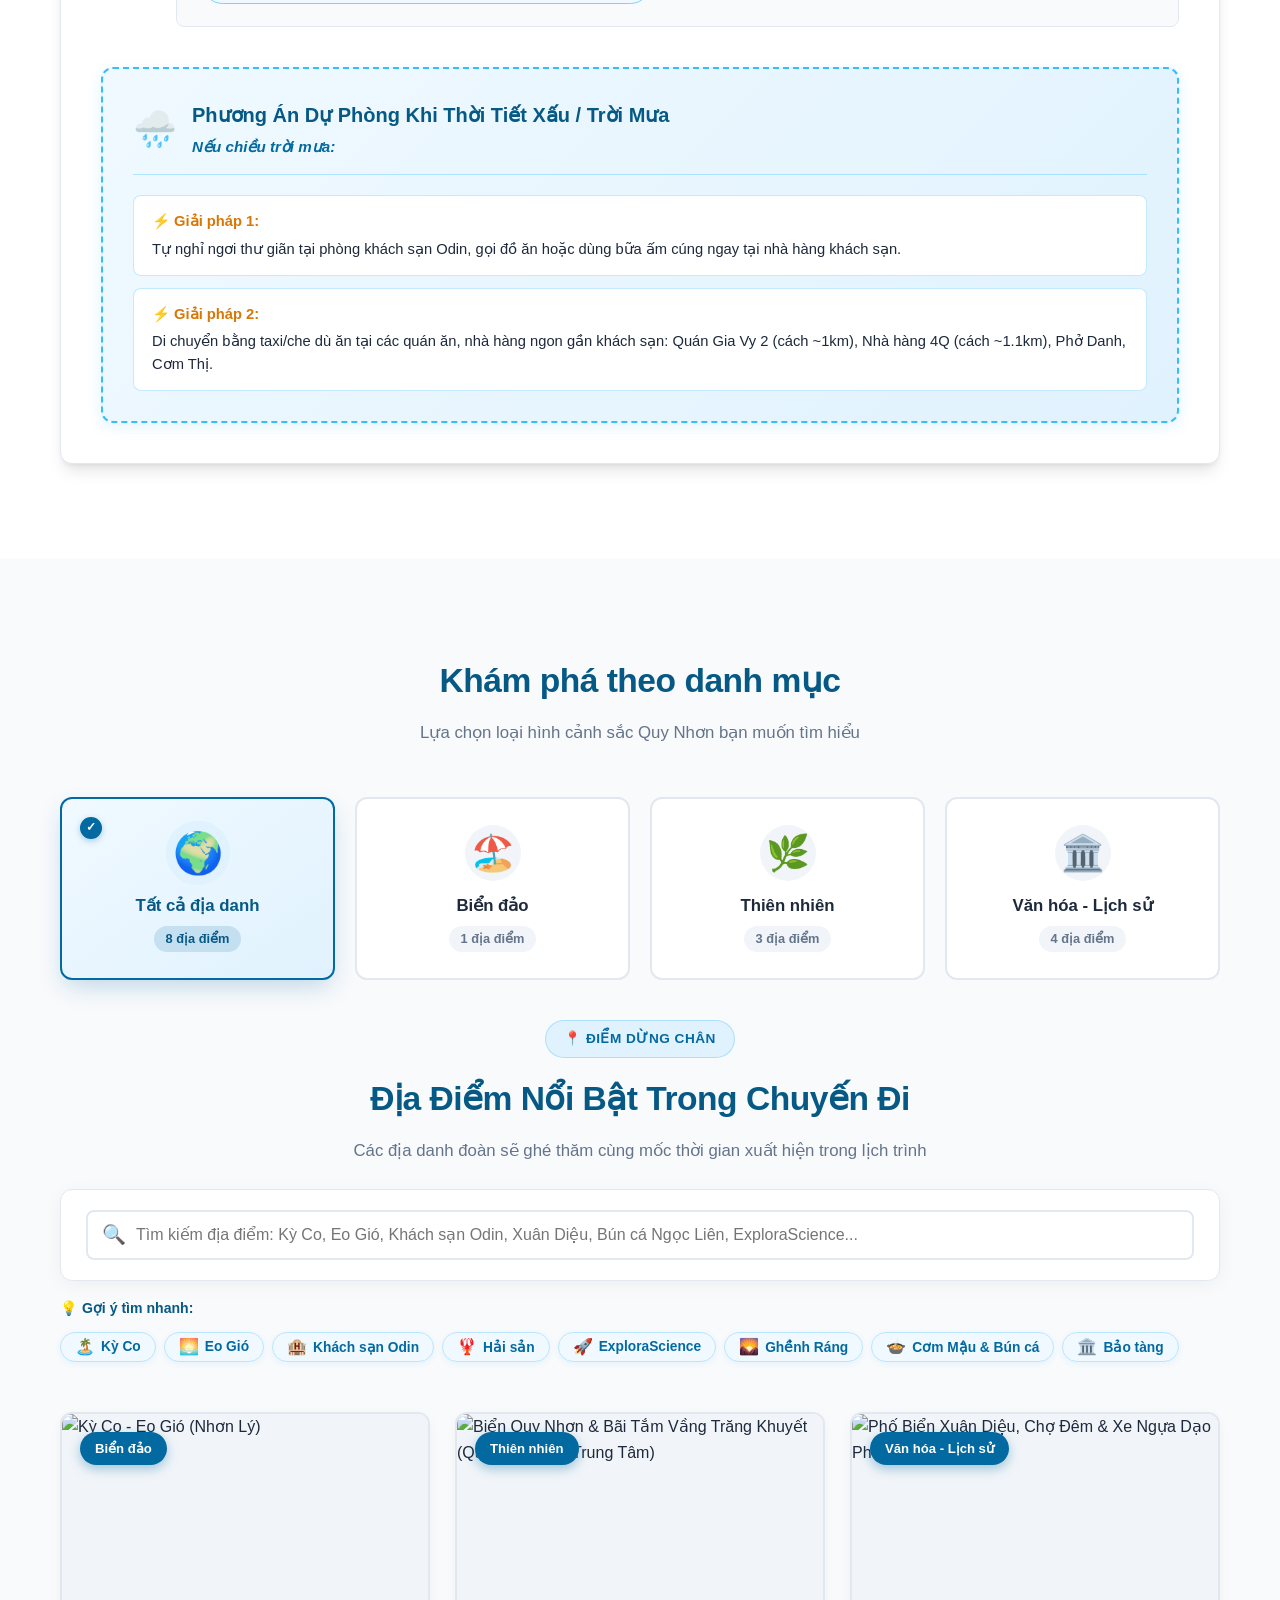
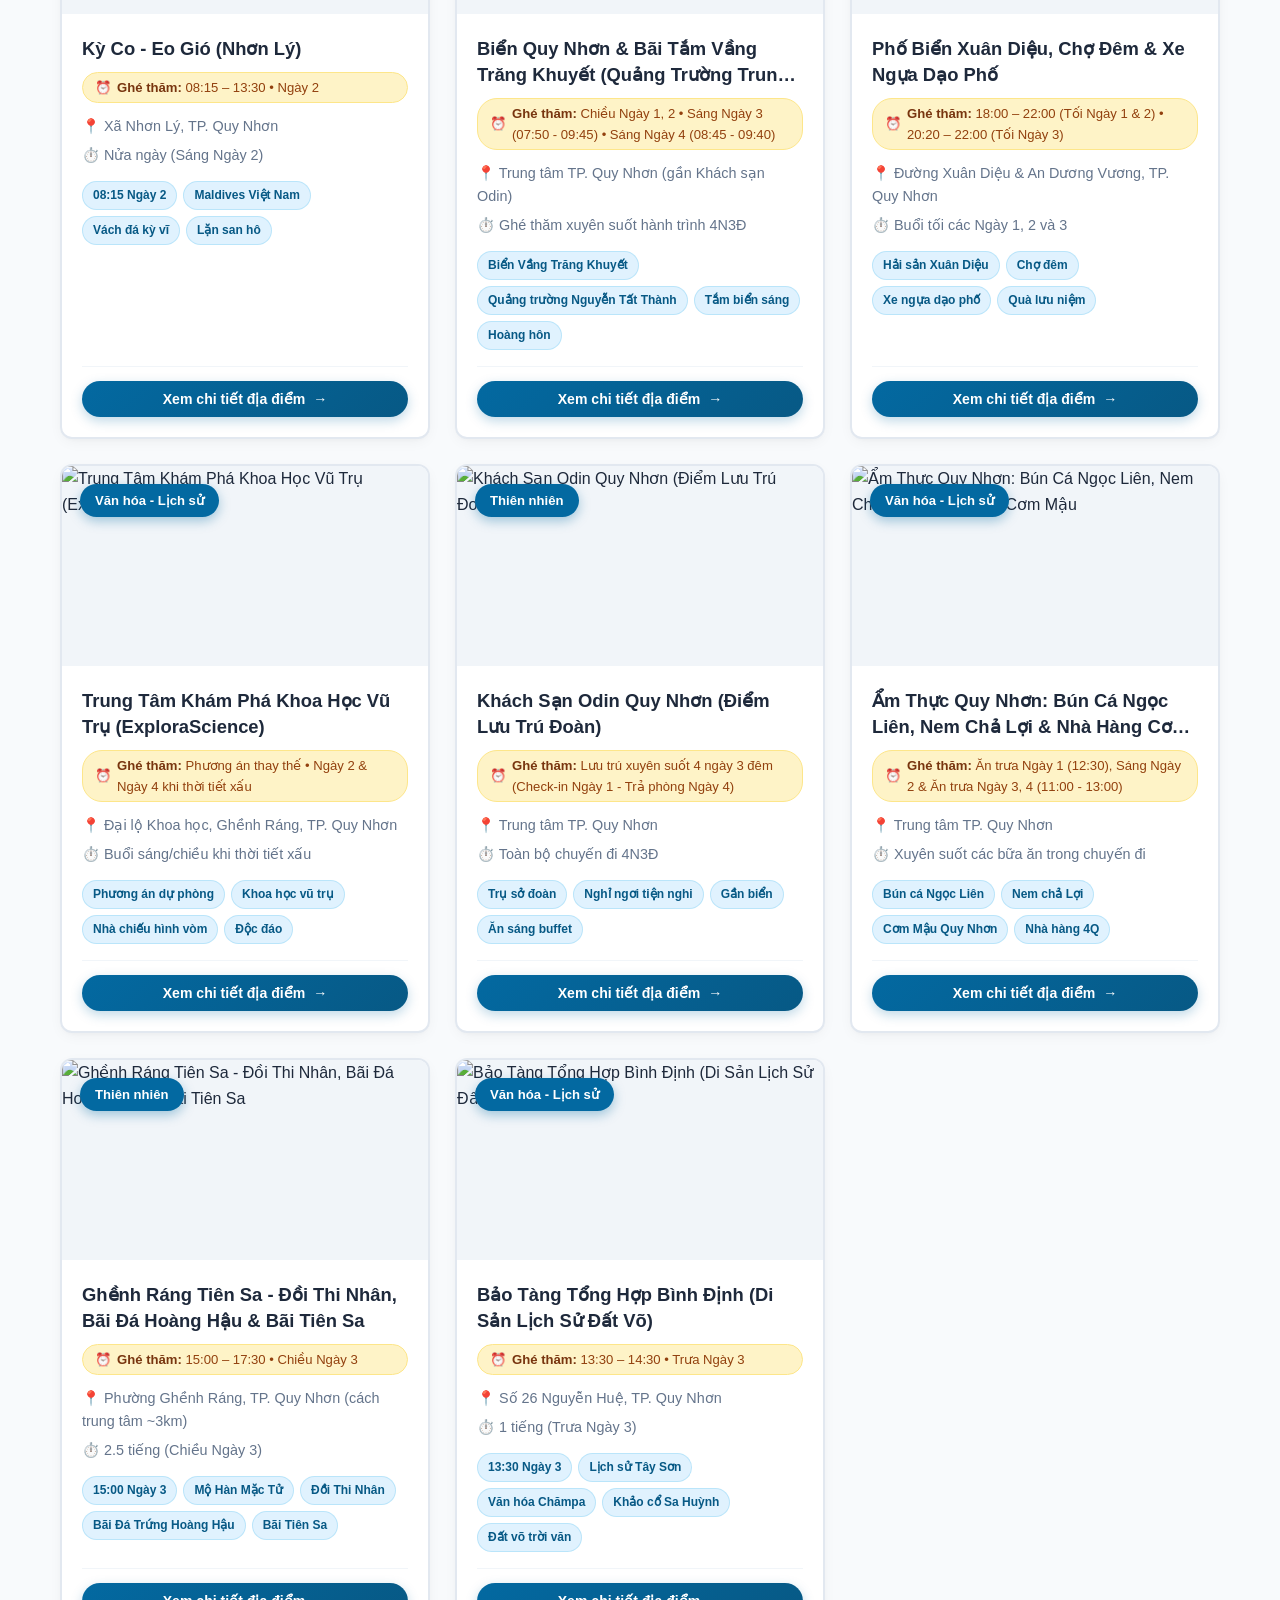
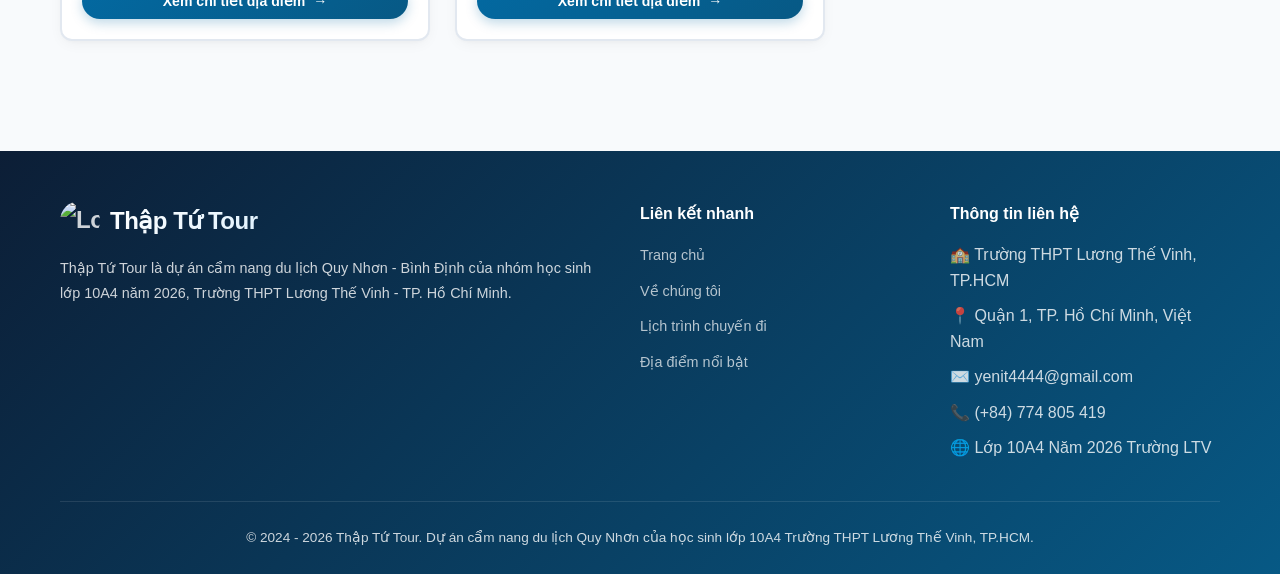
==== commit 61e2e1f9: "feat: them goi y tu khoa tim kiem (chips & autocomplete dropdown) ho tro song ngu" ====
--- a/index.html
+++ b/index.html
@@ -322,8 +322,16 @@
       <div class="search-filter-bar reveal-on-scroll">
         <div class="search-input-wrap">
           <span class="search-icon">🔍</span>
-          <input type="text" id="searchInput" data-i18n="search_placeholder" placeholder="Tìm kiếm địa điểm: Kỳ Co, Eo Gió, Khách sạn Odin, Xuân Diệu, Bún cá Ngọc Liên, ExploraScience...">
-        </div>
+          <input type="text" id="searchInput" autocomplete="off" data-i18n="search_placeholder" placeholder="Tìm kiếm địa điểm: Kỳ Co, Eo Gió, Khách sạn Odin, Xuân Diệu, Bún cá Ngọc Liên, ExploraScience...">
+          <button type="button" class="btn-input-clear" id="btnInputClear" aria-label="Xóa tìm kiếm" title="Xóa tìm kiếm">✕</button>
+          <!-- Menu gợi ý tự động (Autocomplete Suggestions Dropdown) -->
+          <div class="search-suggestions-dropdown" id="searchSuggestionsDropdown" role="listbox"></div>
+        </div>
+      </div>
+      <!-- Đề xuất từ khóa tìm nhanh (Search Recommendations Chips) -->
+      <div class="search-recommendations reveal-on-scroll" id="searchRecommendations">
+        <span class="rec-label" data-i18n="search_rec_label">💡 Gợi ý tìm nhanh:</span>
+        <div class="rec-chips-list" id="recChipsList"></div>
       </div>
       <!-- Badge hiển thị trạng thái lọc danh mục & từ khóa -->
       <div id="activeFilterBadge" class="active-filter-badge-wrap"></div>
--- a/css/style.css
+++ b/css/style.css
@@ -261,12 +261,15 @@
   max-width: 700px;
 }
 
-.hero h1 {
+.hero h1,
+.hero-title-dynamic {
   font-size: 3rem;
   font-weight: 800;
   margin-bottom: 20px;
   line-height: 1.2;
   text-shadow: 0 2px 10px rgba(0,0,0,0.2);
+  transition: transform 0.22s cubic-bezier(0.165, 0.84, 0.44, 1);
+  will-change: transform;
 }
 
 .hero p {
@@ -532,6 +535,205 @@
 .search-filter-bar:focus-within .search-icon {
   color: var(--primary);
   transform: translateY(-50%) scale(1.18);
+}
+
+/* Nút xóa từ khóa tìm kiếm nhanh */
+.btn-input-clear {
+  position: absolute;
+  right: 14px;
+  top: 50%;
+  transform: translateY(-50%);
+  background: rgba(0, 0, 0, 0.08);
+  border: none;
+  border-radius: 50%;
+  width: 26px;
+  height: 26px;
+  display: none;
+  align-items: center;
+  justify-content: center;
+  font-size: 0.75rem;
+  color: var(--text-light);
+  cursor: pointer;
+  transition: all 0.2s ease;
+  z-index: 2;
+}
+
+.btn-input-clear:hover {
+  background: rgba(0, 0, 0, 0.18);
+  color: var(--text);
+  transform: translateY(-50%) scale(1.1);
+}
+
+/* Menu gợi ý tự động (Autocomplete Suggestions Dropdown) */
+.search-suggestions-dropdown {
+  position: absolute;
+  top: calc(100% + 8px);
+  left: 0;
+  right: 0;
+  background: #ffffff;
+  border: 1.5px solid var(--gray-200);
+  border-radius: var(--radius-sm);
+  box-shadow: 0 15px 35px rgba(0, 0, 0, 0.14);
+  z-index: 120;
+  max-height: 340px;
+  overflow-y: auto;
+  display: none;
+  animation: dropdownFade 0.22s cubic-bezier(0.16, 1, 0.3, 1);
+}
+
+.search-suggestions-dropdown.open {
+  display: block;
+}
+
+@keyframes dropdownFade {
+  from {
+    opacity: 0;
+    transform: translateY(-8px);
+  }
+  to {
+    opacity: 1;
+    transform: translateY(0);
+  }
+}
+
+.suggestions-header {
+  padding: 10px 16px 6px;
+  font-size: 0.75rem;
+  font-weight: 700;
+  text-transform: uppercase;
+  letter-spacing: 0.5px;
+  color: var(--text-light);
+  border-bottom: 1px solid var(--gray-100);
+}
+
+.suggestion-item {
+  display: flex;
+  align-items: center;
+  gap: 12px;
+  padding: 10px 16px;
+  cursor: pointer;
+  transition: background-color 0.2s ease;
+}
+
+.suggestion-item:hover {
+  background: #f0f9ff;
+}
+
+.suggestion-img {
+  width: 44px;
+  height: 44px;
+  border-radius: 6px;
+  overflow: hidden;
+  flex-shrink: 0;
+  background: var(--gray-100);
+}
+
+.suggestion-img img {
+  width: 100%;
+  height: 100%;
+  object-fit: cover;
+}
+
+.suggestion-info {
+  flex: 1;
+  min-width: 0;
+}
+
+.suggestion-title {
+  font-weight: 700;
+  font-size: 0.95rem;
+  color: var(--text);
+  white-space: nowrap;
+  overflow: hidden;
+  text-overflow: ellipsis;
+}
+
+.suggestion-meta {
+  font-size: 0.8rem;
+  color: var(--text-light);
+  white-space: nowrap;
+  overflow: hidden;
+  text-overflow: ellipsis;
+}
+
+.suggestion-arrow {
+  color: var(--primary);
+  font-weight: 700;
+  font-size: 1.1rem;
+  opacity: 0;
+  transform: translateX(-4px);
+  transition: all 0.2s ease;
+}
+
+.suggestion-item:hover .suggestion-arrow {
+  opacity: 1;
+  transform: translateX(0);
+}
+
+.suggestion-no-result {
+  padding: 18px 20px;
+  font-size: 0.92rem;
+  color: var(--text-light);
+  text-align: center;
+}
+
+/* Đề xuất từ khóa tìm nhanh (Search Recommendation Chips) */
+.search-recommendations {
+  display: flex;
+  align-items: center;
+  gap: 12px;
+  margin-top: 16px;
+  flex-wrap: wrap;
+}
+
+.rec-label {
+  font-size: 0.88rem;
+  font-weight: 700;
+  color: var(--primary-dark);
+  white-space: nowrap;
+}
+
+.rec-chips-list {
+  display: flex;
+  gap: 8px;
+  flex-wrap: wrap;
+  align-items: center;
+}
+
+.rec-chip {
+  display: inline-flex;
+  align-items: center;
+  gap: 6px;
+  padding: 6px 14px;
+  background: #f0f9ff;
+  border: 1.5px solid #bae6fd;
+  color: var(--primary);
+  border-radius: 50px;
+  font-size: 0.86rem;
+  font-weight: 600;
+  font-family: inherit;
+  cursor: pointer;
+  transition: transform 0.22s ease, background-color 0.22s ease, border-color 0.22s ease, box-shadow 0.22s ease;
+  box-shadow: 0 2px 6px rgba(14, 165, 233, 0.08);
+}
+
+.rec-chip:hover {
+  background: #e0f2fe;
+  border-color: #38bdf8;
+  transform: translateY(-2px);
+  box-shadow: 0 4px 12px rgba(14, 165, 233, 0.2);
+}
+
+.rec-chip.active {
+  background: linear-gradient(135deg, #0284c7, #0369a1);
+  border-color: #0284c7;
+  color: #ffffff;
+  box-shadow: 0 4px 14px rgba(3, 105, 161, 0.35);
+}
+
+.rec-chip-icon {
+  font-size: 1rem;
+  line-height: 1;
 }
 
 .price-filter {
@@ -3963,8 +4165,8 @@
 }
 
 /* ===================================================
-   CHẾ ĐỘ TỐI (DARK MODE) TOÀN DIỆN
-   Màu sắc sâu sang trọng, chữ sắc nét, hộp mốc timeline nổi bật với viền 2px
+   CHẾ ĐỘ TỐI (DARK MODE) TOÀN DIỆN & TƯƠNG PHẢN CAO
+   Khắc phục toàn bộ lỗi chữ chìm, nền tối và mất hình ảnh
    =================================================== */
 
 [data-theme="dark"] {
@@ -3973,15 +4175,15 @@
   --primary-light: #7dd3fc;
   --primary-bg: #0f172a;
   --text: #f1f5f9;
-  --text-light: #94a3b8;
-  --white: #111c34;
+  --text-light: #cbd5e1;
+  --white: #ffffff; /* Giữ nguyên chữ trắng cho các nút, badge, banner */
   --gray-50: #0a0f1d;
   --gray-100: #111c34;
   --gray-200: #1e2e4f;
   --gray-300: #334155;
-  --shadow: 0 4px 12px rgba(0, 0, 0, 0.4);
-  --shadow-lg: 0 10px 25px rgba(0, 0, 0, 0.5);
-  --shadow-xl: 0 20px 35px rgba(0, 0, 0, 0.6);
+  --shadow: 0 4px 12px rgba(0, 0, 0, 0.45);
+  --shadow-lg: 0 10px 25px rgba(0, 0, 0, 0.55);
+  --shadow-xl: 0 20px 35px rgba(0, 0, 0, 0.65);
 }
 
 [data-theme="dark"] body {
@@ -3989,10 +4191,10 @@
   color: #f1f5f9;
 }
 
-/* Header & Nav */
+/* === 1. HEADER & NAVIGATION === */
 [data-theme="dark"] .header {
   background: #081021;
-  border-bottom: 1px solid rgba(56, 189, 248, 0.2);
+  border-bottom: 1px solid rgba(56, 189, 248, 0.22);
   box-shadow: 0 4px 20px rgba(0, 0, 0, 0.6);
 }
 
@@ -4012,7 +4214,7 @@
   }
 }
 
-/* Marquee Ticker */
+/* === 2. DẢI BĂNG MARQUEE === */
 [data-theme="dark"] .marquee-ticker-wrap {
   background: #060e1d;
   border-top-color: rgba(56, 189, 248, 0.22);
@@ -4020,71 +4222,415 @@
   box-shadow: 0 4px 15px rgba(0, 0, 0, 0.5);
 }
 
-/* Hero Section */
+/* === 3. HERO BANNER (FIX LỖI CHỮ TỐI & MẤT ẢNH NỀN) === */
 [data-theme="dark"] .hero {
-  background: linear-gradient(135deg, #09152b 0%, #060c18 100%);
+  background: linear-gradient(135deg, rgba(8, 16, 33, 0.92), rgba(11, 28, 54, 0.88)),
+              url('https://images.unsplash.com/photo-1507525428034-b723cf961d3e?w=1600&q=80') center/cover no-repeat;
+  color: #ffffff;
 }
 
 [data-theme="dark"] .hero-price-badge {
-  background: rgba(14, 165, 233, 0.18);
-  border-color: rgba(56, 189, 248, 0.35);
+  background: rgba(14, 165, 233, 0.2);
+  border-color: rgba(56, 189, 248, 0.4);
   color: #7dd3fc;
 }
 
-/* Video Section */
+[data-theme="dark"] .hero h1,
+[data-theme="dark"] .hero-title-dynamic {
+  color: #ffffff !important;
+  text-shadow: 0 2px 14px rgba(0, 0, 0, 0.65);
+}
+
+[data-theme="dark"] .hero-gradient-text {
+  background: linear-gradient(135deg, #ffffff 20%, #7dd3fc 60%, #fde047 100%);
+  -webkit-background-clip: text;
+  -webkit-text-fill-color: transparent;
+}
+
+[data-theme="dark"] .hero p {
+  color: #e2e8f0 !important;
+  opacity: 0.96;
+  text-shadow: 0 1px 6px rgba(0, 0, 0, 0.4);
+}
+
+[data-theme="dark"] .hero-btn {
+  background: var(--accent);
+  color: #ffffff !important;
+  box-shadow: 0 4px 15px rgba(245, 158, 11, 0.45);
+}
+
+[data-theme="dark"] .hero-btn-outline {
+  background: rgba(255, 255, 255, 0.12);
+  color: #ffffff !important;
+  border: 2px solid rgba(255, 255, 255, 0.85);
+  backdrop-filter: blur(6px);
+  -webkit-backdrop-filter: blur(6px);
+}
+
+[data-theme="dark"] .hero-btn-outline:hover {
+  background: #ffffff;
+  color: #0369a1 !important;
+}
+
+[data-theme="dark"] .hero-btn-video {
+  background: rgba(255, 255, 255, 0.12);
+  color: #ffffff !important;
+  border: 2px solid rgba(255, 255, 255, 0.85);
+  backdrop-filter: blur(6px);
+  -webkit-backdrop-filter: blur(6px);
+}
+
+[data-theme="dark"] .hero-btn-video:hover {
+  background: #ffffff;
+  color: #0369a1 !important;
+}
+
+/* === 4. VIDEO SHOWCASE === */
 [data-theme="dark"] .video-section {
   background: #0a0f1d;
 }
 
 [data-theme="dark"] .video-wrapper {
-  box-shadow: 0 20px 45px rgba(0, 0, 0, 0.6), 0 0 0 1px rgba(56, 189, 248, 0.3);
+  box-shadow: 0 20px 45px rgba(0, 0, 0, 0.65), 0 0 0 1px rgba(56, 189, 248, 0.35);
 }
 
 [data-theme="dark"] .video-wrapper:hover {
-  box-shadow: 0 25px 55px rgba(0, 0, 0, 0.7), 0 0 0 2px rgba(56, 189, 248, 0.5);
-}
-
-/* Section Titles & Badges */
+  box-shadow: 0 25px 55px rgba(0, 0, 0, 0.75), 0 0 0 2px rgba(56, 189, 248, 0.55);
+}
+
+/* === 5. TIÊU ĐỀ & BADGE CÁC PHẦN === */
 [data-theme="dark"] .section-title h2 {
   color: #ffffff;
 }
 
 [data-theme="dark"] .section-title p {
-  color: #94a3b8;
+  color: #cbd5e1;
 }
 
 [data-theme="dark"] .section-badge {
-  background: rgba(56, 189, 248, 0.15);
+  background: rgba(56, 189, 248, 0.18);
   color: #38bdf8;
+  border: 1px solid rgba(56, 189, 248, 0.35);
+}
+
+/* === 6. VỀ TỤI TÔI (ABOUT US - FIX CHỮ CHÌM & STAT BOX) === */
+[data-theme="dark"] .about-us-section {
+  background: #0a0f1d;
+}
+
+[data-theme="dark"] .about-us-card {
+  background: #111c34;
+  border: 1px solid rgba(56, 189, 248, 0.25);
+  box-shadow: 0 15px 35px rgba(0, 0, 0, 0.55);
+}
+
+[data-theme="dark"] .about-us-content h3 {
+  color: #ffffff;
+}
+
+[data-theme="dark"] .about-us-content p {
+  color: #e2e8f0 !important;
+}
+
+[data-theme="dark"] .about-us-content strong {
+  color: #38bdf8;
+}
+
+[data-theme="dark"] .stat-box {
+  background: #182849;
   border: 1px solid rgba(56, 189, 248, 0.3);
 }
 
-/* Danh mục (Categories) */
+[data-theme="dark"] .stat-number {
+  color: #38bdf8 !important;
+}
+
+[data-theme="dark"] .stat-label {
+  color: #e2e8f0 !important;
+  font-weight: 500;
+}
+
+[data-theme="dark"] .about-us-img-caption {
+  background: rgba(17, 28, 52, 0.88);
+  color: #e2e8f0;
+}
+
+/* Dải chuyển tiếp lượn sóng: ẩn trong dark mode để triệt tiêu hoàn toàn vệt trắng cắt ngang màn hình */
+[data-theme="dark"] .section-divider-curve {
+  display: none !important;
+}
+
+[data-theme="dark"] .section-divider-curve svg path {
+  fill: #0a0f1d !important;
+}
+
+/* === 7. CHI PHÍ TRỌN GÓI (TOUR COST CARD) === */
+[data-theme="dark"] .tour-cost-card {
+  background: #111c34 !important;
+  border: 1.5px solid rgba(56, 189, 248, 0.35) !important;
+  box-shadow: 0 15px 35px rgba(0, 0, 0, 0.55);
+}
+
+[data-theme="dark"] .cost-tag {
+  background: rgba(245, 158, 11, 0.2) !important;
+  color: #fbbf24 !important;
+  border: 1px solid rgba(245, 158, 11, 0.4) !important;
+}
+
+[data-theme="dark"] .tour-cost-left h3 {
+  color: #ffffff !important;
+}
+
+[data-theme="dark"] .tour-cost-left h3 strong {
+  color: #fbbf24 !important;
+}
+
+[data-theme="dark"] .tour-cost-left h3 small {
+  color: #cbd5e1 !important;
+}
+
+[data-theme="dark"] .tour-cost-left p {
+  color: #cbd5e1 !important;
+}
+
+/* 5 ô chi tiết dịch vụ trọn gói */
+[data-theme="dark"] .cost-feat-item {
+  background: #182849 !important;
+  border: 1.5px solid rgba(56, 189, 248, 0.3) !important;
+  box-shadow: 0 4px 15px rgba(0, 0, 0, 0.35) !important;
+}
+
+[data-theme="dark"] .cost-feat-item:hover {
+  background: #1e3358 !important;
+  border-color: #38bdf8 !important;
+}
+
+[data-theme="dark"] .cost-feat-item .feat-text {
+  color: #e2e8f0 !important;
+}
+
+[data-theme="dark"] .cost-feat-item .feat-text strong {
+  color: #38bdf8 !important;
+}
+
+[data-theme="dark"] .cost-price-badge {
+  background: linear-gradient(135deg, #0284c7, #0369a1) !important;
+  box-shadow: 0 8px 25px rgba(14, 165, 233, 0.4) !important;
+  border: 1px solid rgba(56, 189, 248, 0.4) !important;
+}
+
+[data-theme="dark"] .cost-amount {
+  color: #fef08a !important;
+}
+
+[data-theme="dark"] .cost-period {
+  color: #ffffff !important;
+}
+
+[data-theme="dark"] .cost-final-banner {
+  background: linear-gradient(135deg, #1e3a63, #0f2b48) !important;
+  border: 1px solid rgba(56, 189, 248, 0.35) !important;
+}
+
+[data-theme="dark"] .umbrella-alert-banner {
+  background: linear-gradient(135deg, #1b2838, #162b46);
+  border: 1.5px solid #0284c7;
+  color: #e2e8f0;
+}
+
+[data-theme="dark"] .umbrella-alert-banner strong {
+  color: #38bdf8;
+}
+
+/* === 8. LỊCH TRÌNH CHUYẾN ĐI (TIMELINE - FIX TOÀN DIỆN LỖI HIỂN THỊ) === */
+[data-theme="dark"] .timeline-section {
+  background: #0a0f1d;
+}
+
+/* TABS NGÀY: Xóa sạch khung bao lỗi, hiển thị các nút pill chuẩn chỉnh cân đối */
+[data-theme="dark"] .timeline-tabs {
+  background: transparent !important;
+  border: none !important;
+  box-shadow: none !important;
+  padding: 0 !important;
+}
+
+[data-theme="dark"] .timeline-tab-btn {
+  background: #15223e !important;
+  border: 2px solid rgba(56, 189, 248, 0.32) !important;
+  color: #f1f5f9 !important;
+  box-shadow: 0 4px 15px rgba(0, 0, 0, 0.35);
+}
+
+[data-theme="dark"] .timeline-tab-btn .tab-day-badge {
+  background: rgba(56, 189, 248, 0.2) !important;
+  color: #38bdf8 !important;
+}
+
+[data-theme="dark"] .timeline-tab-btn .tab-day-title {
+  color: #f1f5f9 !important;
+}
+
+[data-theme="dark"] .timeline-tab-btn:hover {
+  background: #1e3358 !important;
+  border-color: #38bdf8 !important;
+  transform: translateY(-2px);
+  box-shadow: 0 6px 20px rgba(56, 189, 248, 0.25);
+}
+
+[data-theme="dark"] .timeline-tab-btn.active {
+  background: linear-gradient(135deg, #0284c7, #0369a1) !important;
+  border-color: #38bdf8 !important;
+  color: #ffffff !important;
+  box-shadow: 0 6px 22px rgba(14, 165, 233, 0.45);
+}
+
+[data-theme="dark"] .timeline-tab-btn.active .tab-day-badge {
+  background: rgba(255, 255, 255, 0.25) !important;
+  color: #ffffff !important;
+}
+
+[data-theme="dark"] .timeline-tab-btn.active .tab-day-title {
+  color: #ffffff !important;
+}
+
+/* KHUNG CHÍNH CHỨA TIMELINE */
+[data-theme="dark"] .timeline-container {
+  background: #111c34 !important;
+  border: 1.5px solid rgba(56, 189, 248, 0.3) !important;
+  box-shadow: 0 15px 40px rgba(0, 0, 0, 0.6) !important;
+}
+
+/* HEADER NGÀY BÊN TRONG TIMELINE: Xóa khung bao thừa, chữ trắng sáng */
+[data-theme="dark"] .timeline-day-header {
+  background: transparent !important;
+  border: none !important;
+  border-bottom: 2px dashed rgba(56, 189, 248, 0.35) !important;
+  box-shadow: none !important;
+  padding-bottom: 30px;
+  margin-bottom: 35px;
+}
+
+[data-theme="dark"] .timeline-day-header h3 {
+  color: #ffffff !important;
+}
+
+[data-theme="dark"] .timeline-day-summary {
+  color: #cbd5e1 !important;
+}
+
+[data-theme="dark"] .timeline-day-badge {
+  background: linear-gradient(135deg, #f59e0b, #d97706) !important;
+  color: #ffffff !important;
+}
+
+/* ĐƯỜNG KẺ NỐI TIMELINE */
+[data-theme="dark"] .timeline-line {
+  background: linear-gradient(180deg, #38bdf8, #0284c7);
+}
+
+[data-theme="dark"] .timeline-icon-box {
+  background: #182849;
+  border-color: #38bdf8;
+  color: #ffffff;
+  box-shadow: 0 0 15px rgba(56, 189, 248, 0.3);
+}
+
+/* HỘP MỐC THỜI GIAN BÊN TRONG (.timeline-content) - NỔI BẬT VỚI VIỀN 2PX & CHỮ SÁNG */
+[data-theme="dark"] .timeline-content {
+  background: #15223e !important;
+  border: 2px solid #38bdf8 !important;
+  box-shadow: 0 8px 25px rgba(0, 0, 0, 0.55), 0 0 0 1px rgba(56, 189, 248, 0.25) !important;
+}
+
+[data-theme="dark"] .timeline-content:hover {
+  background: #1a2b50 !important;
+  border-color: #7dd3fc !important;
+  box-shadow: 0 12px 32px rgba(0, 0, 0, 0.65), 0 0 18px rgba(56, 189, 248, 0.4) !important;
+}
+
+[data-theme="dark"] .timeline-event-title {
+  color: #ffffff !important;
+}
+
+[data-theme="dark"] .timeline-event-desc {
+  color: #e2e8f0 !important;
+}
+
+[data-theme="dark"] .timeline-place-tag a {
+  background: #1e3355 !important;
+  border: 1.5px solid #38bdf8 !important;
+  color: #7dd3fc !important;
+}
+
+[data-theme="dark"] .timeline-place-tag a:hover {
+  background: #25406d !important;
+  border-color: #bae6fd !important;
+  color: #ffffff !important;
+  box-shadow: 0 4px 15px rgba(56, 189, 248, 0.35);
+}
+
+[data-theme="dark"] .timeline-time-badge {
+  background: linear-gradient(135deg, #f59e0b, #d97706) !important;
+  color: #ffffff !important;
+  box-shadow: 0 2px 10px rgba(245, 158, 11, 0.45);
+}
+
+/* HỘP PHƯƠNG ÁN TRỜI MƯA (.weather-plan-box - FIX CHỮ ĐEN UNREADABLE) */
+[data-theme="dark"] .weather-plan-box {
+  background: #15223e !important;
+  border: 2px solid #38bdf8 !important;
+  box-shadow: 0 8px 25px rgba(0, 0, 0, 0.55) !important;
+}
+
+[data-theme="dark"] .weather-plan-box h4 {
+  color: #ffffff !important;
+}
+
+[data-theme="dark"] .weather-condition {
+  color: #7dd3fc !important;
+}
+
+[data-theme="dark"] .weather-sol-item {
+  background: #1a2b50 !important;
+  border: 1px solid rgba(56, 189, 248, 0.3) !important;
+}
+
+[data-theme="dark"] .weather-sol-item .sol-badge {
+  color: #fbbf24 !important;
+  font-weight: 700;
+}
+
+[data-theme="dark"] .weather-sol-item p {
+  color: #e2e8f0 !important;
+}
+
+/* === 9. DANH MỤC ĐỊA DANH (CATEGORIES) === */
 [data-theme="dark"] .categories {
   background: #0d1527;
 }
 
 [data-theme="dark"] .category-card {
   background: #111c34;
-  border: 1px solid rgba(56, 189, 248, 0.2);
+  border: 1px solid rgba(56, 189, 248, 0.22);
   color: #f1f5f9;
 }
 
 [data-theme="dark"] .category-card:hover {
   background: #182849;
   border-color: #38bdf8;
-  box-shadow: 0 10px 25px rgba(0, 0, 0, 0.4), 0 0 12px rgba(56, 189, 248, 0.2);
+  box-shadow: 0 10px 25px rgba(0, 0, 0, 0.45), 0 0 12px rgba(56, 189, 248, 0.22);
 }
 
 [data-theme="dark"] .category-card.active {
   background: linear-gradient(145deg, #162c52, #0d3b66);
   border-color: #38bdf8;
   color: #ffffff;
-  box-shadow: 0 10px 25px rgba(14, 165, 233, 0.25);
+  box-shadow: 0 10px 25px rgba(14, 165, 233, 0.3);
 }
 
 [data-theme="dark"] .cat-icon-wrap {
-  background: rgba(56, 189, 248, 0.12);
+  background: rgba(56, 189, 248, 0.14);
 }
 
 [data-theme="dark"] .category-card:hover .cat-icon-wrap,
@@ -4097,55 +4643,139 @@
 }
 
 [data-theme="dark"] .cat-count {
-  color: #94a3b8;
-}
-
-/* Tìm kiếm & Lọc (Search Filter) */
+  color: #cbd5e1;
+}
+
+/* === 10. TÌM KIẾM & BỘ LỌC (SEARCH FILTER) === */
 [data-theme="dark"] .search-filter {
   background: #0a0f1d;
 }
 
-[data-theme="dark"] .search-filter-box {
-  background: #111c34;
-  border: 1px solid rgba(56, 189, 248, 0.25);
-  box-shadow: 0 10px 25px rgba(0, 0, 0, 0.4);
-}
-
-[data-theme="dark"] .search-input {
-  background: #182849;
-  border: 1px solid rgba(56, 189, 248, 0.25);
-  color: #f1f5f9;
-}
-
-[data-theme="dark"] .search-input:focus {
-  border-color: #38bdf8;
-  box-shadow: 0 0 0 3px rgba(56, 189, 248, 0.2);
+[data-theme="dark"] .search-filter-bar {
+  background: #111c34 !important;
+  border: 1.5px solid rgba(56, 189, 248, 0.3) !important;
+  box-shadow: 0 8px 25px rgba(0, 0, 0, 0.5) !important;
+}
+
+[data-theme="dark"] .search-filter-bar:focus-within {
+  border-color: #38bdf8 !important;
+  box-shadow: 0 10px 30px rgba(56, 189, 248, 0.25) !important;
+}
+
+[data-theme="dark"] .search-input-wrap input {
+  background: #182849 !important;
+  border: 1.5px solid rgba(56, 189, 248, 0.28) !important;
+  color: #f1f5f9 !important;
+}
+
+[data-theme="dark"] .search-input-wrap input::placeholder {
+  color: #94a3b8 !important;
+}
+
+[data-theme="dark"] .search-input-wrap input:focus {
+  border-color: #38bdf8 !important;
+  box-shadow: 0 0 0 3px rgba(56, 189, 248, 0.25) !important;
 }
 
 [data-theme="dark"] .filter-pill {
-  background: #182849;
-  border: 1px solid rgba(56, 189, 248, 0.3);
-  color: #f1f5f9;
+  background: #182849 !important;
+  border: 1.5px solid rgba(56, 189, 248, 0.35) !important;
+  color: #f1f5f9 !important;
+}
+
+[data-theme="dark"] .filter-pill strong {
+  color: #38bdf8 !important;
 }
 
 [data-theme="dark"] .btn-clear-filter {
-  color: #f87171;
-}
-
-/* Thẻ địa danh nổi bật (Tour Cards) */
+  background: linear-gradient(135deg, #0284c7, #0369a1) !important;
+  color: #ffffff !important;
+}
+
+[data-theme="dark"] .btn-clear-filter:hover {
+  background: #ef4444 !important;
+}
+
+[data-theme="dark"] .search-suggestions-dropdown {
+  background: #111c34 !important;
+  border: 1.5px solid rgba(56, 189, 248, 0.35) !important;
+  box-shadow: 0 15px 35px rgba(0, 0, 0, 0.65) !important;
+}
+
+[data-theme="dark"] .suggestions-header {
+  color: #94a3b8 !important;
+  border-bottom-color: rgba(56, 189, 248, 0.18) !important;
+}
+
+[data-theme="dark"] .suggestion-item:hover {
+  background: #182849 !important;
+}
+
+[data-theme="dark"] .suggestion-title {
+  color: #ffffff !important;
+}
+
+[data-theme="dark"] .suggestion-meta {
+  color: #cbd5e1 !important;
+}
+
+[data-theme="dark"] .suggestion-arrow {
+  color: #38bdf8 !important;
+}
+
+[data-theme="dark"] .suggestion-no-result {
+  color: #cbd5e1 !important;
+}
+
+[data-theme="dark"] .btn-input-clear {
+  background: rgba(255, 255, 255, 0.15) !important;
+  color: #cbd5e1 !important;
+}
+
+[data-theme="dark"] .btn-input-clear:hover {
+  background: rgba(255, 255, 255, 0.3) !important;
+  color: #ffffff !important;
+}
+
+[data-theme="dark"] .rec-label {
+  color: #38bdf8 !important;
+}
+
+[data-theme="dark"] .rec-chip {
+  background: #15223e !important;
+  border: 1.5px solid rgba(56, 189, 248, 0.32) !important;
+  color: #cbd5e1 !important;
+  box-shadow: 0 2px 8px rgba(0, 0, 0, 0.35) !important;
+}
+
+[data-theme="dark"] .rec-chip:hover {
+  background: #1e3358 !important;
+  border-color: #38bdf8 !important;
+  color: #ffffff !important;
+  box-shadow: 0 4px 14px rgba(56, 189, 248, 0.25) !important;
+}
+
+[data-theme="dark"] .rec-chip.active {
+  background: linear-gradient(135deg, #0284c7, #0369a1) !important;
+  border-color: #38bdf8 !important;
+  color: #ffffff !important;
+  box-shadow: 0 4px 16px rgba(14, 165, 233, 0.45) !important;
+}
+
+/* === 11. THẺ ĐỊA DANH NỔI BẬT (TOUR CARDS) === */
 [data-theme="dark"] .tours-section {
   background: #0d1527;
 }
 
 [data-theme="dark"] .tour-card {
   background: #111c34;
-  border: 1px solid rgba(56, 189, 248, 0.2);
-  box-shadow: 0 10px 25px rgba(0, 0, 0, 0.45);
+  border: 1px solid rgba(56, 189, 248, 0.22);
+  box-shadow: 0 10px 25px rgba(0, 0, 0, 0.5);
 }
 
 [data-theme="dark"] .tour-card:hover {
   border-color: #38bdf8;
-  box-shadow: 0 16px 35px rgba(0, 0, 0, 0.6), 0 0 15px rgba(56, 189, 248, 0.25);
+  box-shadow: 0 16px 35px rgba(0, 0, 0, 0.65), 0 0 16px rgba(56, 189, 248, 0.3);
 }
 
 [data-theme="dark"] .tour-card-body h3 {
@@ -4154,195 +4784,31 @@
 
 [data-theme="dark"] .tour-visittime-tag {
   background: #182849;
-  border-color: rgba(56, 189, 248, 0.3);
+  border-color: rgba(56, 189, 248, 0.35);
   color: #7dd3fc;
 }
 
 [data-theme="dark"] .tour-card-info {
-  color: #94a3b8;
+  color: #cbd5e1;
 }
 
 [data-theme="dark"] .tour-tag-pill {
-  background: rgba(56, 189, 248, 0.12);
+  background: rgba(56, 189, 248, 0.15);
   color: #7dd3fc;
 }
 
 [data-theme="dark"] .btn-detail {
   background: linear-gradient(135deg, #0284c7, #0369a1);
-  color: #ffffff;
-  border: 1px solid rgba(56, 189, 248, 0.3);
+  color: #ffffff !important;
+  border: 1px solid rgba(56, 189, 248, 0.35);
 }
 
 [data-theme="dark"] .btn-detail:hover {
   background: linear-gradient(135deg, #38bdf8, #0284c7);
-  box-shadow: 0 6px 18px rgba(14, 165, 233, 0.4);
-}
-
-/* Về tụi tôi (About Us) */
-[data-theme="dark"] .about-us-section {
-  background: #0a0f1d;
-}
-
-[data-theme="dark"] .about-us-card {
-  background: #111c34;
-  border: 1px solid rgba(56, 189, 248, 0.25);
-  box-shadow: 0 15px 35px rgba(0, 0, 0, 0.5);
-}
-
-[data-theme="dark"] .about-us-content h3 {
-  color: #ffffff;
-}
-
-[data-theme="dark"] .about-us-content p {
-  color: #cbd5e1;
-}
-
-[data-theme="dark"] .stat-box {
-  background: #182849;
-  border: 1px solid rgba(56, 189, 248, 0.2);
-}
-
-[data-theme="dark"] .stat-number {
-  color: #38bdf8;
-}
-
-[data-theme="dark"] .stat-label {
-  color: #94a3b8;
-}
-
-/* Chi phí trọn gói (Tour Cost Card) */
-[data-theme="dark"] .tour-cost-card {
-  background: #111c34;
-  border: 1.5px solid rgba(56, 189, 248, 0.3);
-  box-shadow: 0 15px 35px rgba(0, 0, 0, 0.5);
-}
-
-[data-theme="dark"] .cost-title {
-  color: #ffffff;
-}
-
-[data-theme="dark"] .cost-desc {
-  color: #cbd5e1;
-}
-
-[data-theme="dark"] .cost-item {
-  background: #182849;
-  border: 1px solid rgba(255, 255, 255, 0.08);
-  color: #e2e8f0;
-}
-
-[data-theme="dark"] .cost-final-banner {
-  background: linear-gradient(135deg, #1e3a63, #0f2b48);
-  border: 1px solid rgba(56, 189, 248, 0.3);
-}
-
-[data-theme="dark"] .umbrella-alert-banner {
-  background: linear-gradient(135deg, #1b2838, #162b46);
-  border: 1.5px solid #0284c7;
-}
-
-/* ===================================================
-   LỊCH TRÌNH CHI TIẾT (TIMELINE) TRONG DARK MODE
-   Các hộp mốc thời gian bên trong được làm NỔI BẬT với viền 2px dày dặn
-   =================================================== */
-
-[data-theme="dark"] .timeline-section {
-  background: #0a0f1d;
-}
-
-[data-theme="dark"] .timeline-tabs {
-  background: #111c34;
-  border: 1px solid rgba(56, 189, 248, 0.25);
-}
-
-[data-theme="dark"] .timeline-tab-btn {
-  background: #182849;
-  border: 1px solid rgba(255, 255, 255, 0.1);
-  color: #cbd5e1;
-}
-
-[data-theme="dark"] .timeline-tab-btn:hover {
-  background: #20355d;
-  border-color: #38bdf8;
-  color: #ffffff;
-}
-
-[data-theme="dark"] .timeline-tab-btn.active {
-  background: linear-gradient(135deg, #0284c7, #0369a1);
-  border-color: #38bdf8;
-  color: #ffffff;
-}
-
-[data-theme="dark"] .timeline-day-header {
-  background: #111c34;
-  border: 1.5px solid rgba(56, 189, 248, 0.3);
-}
-
-[data-theme="dark"] .timeline-day-header h3 {
-  color: #ffffff;
-}
-
-[data-theme="dark"] .timeline-day-summary {
-  color: #94a3b8;
-}
-
-/* HỘP MỐC THỜI GIAN BÊN TRONG (.timeline-content) - Nổi bật, viền 2px dày dặn theo yêu cầu người dùng */
-[data-theme="dark"] .timeline-content {
-  background: #15223e;
-  border: 2px solid #38bdf8;
-  box-shadow: 0 8px 24px rgba(0, 0, 0, 0.5), 0 0 0 1px rgba(56, 189, 248, 0.2);
-}
-
-[data-theme="dark"] .timeline-content:hover {
-  background: #1a2b50;
-  border-color: #7dd3fc;
-  box-shadow: 0 12px 32px rgba(0, 0, 0, 0.6), 0 0 15px rgba(56, 189, 248, 0.35);
-}
-
-[data-theme="dark"] .timeline-event-title {
-  color: #ffffff;
-}
-
-[data-theme="dark"] .timeline-event-desc {
-  color: #cbd5e1;
-}
-
-[data-theme="dark"] .timeline-place-tag a {
-  background: #1e3355;
-  border: 1.5px solid #38bdf8;
-  color: #7dd3fc;
-}
-
-[data-theme="dark"] .timeline-place-tag a:hover {
-  background: #25406d;
-  border-color: #bae6fd;
-  color: #ffffff;
-  box-shadow: 0 4px 15px rgba(56, 189, 248, 0.25);
-}
-
-[data-theme="dark"] .timeline-time-badge {
-  background: linear-gradient(135deg, #f59e0b, #d97706);
-  color: #ffffff;
-  box-shadow: 0 2px 8px rgba(245, 158, 11, 0.4);
-}
-
-[data-theme="dark"] .weather-plan-box {
-  background: #15223e;
-  border: 2px solid #38bdf8;
-  box-shadow: 0 8px 24px rgba(0, 0, 0, 0.5);
-}
-
-[data-theme="dark"] .weather-plan-box h4 {
-  color: #ffffff;
-}
-
-[data-theme="dark"] .weather-sol-item {
-  background: #1a2b50;
-  border: 1px solid rgba(255, 255, 255, 0.08);
-  color: #cbd5e1;
-}
-
-/* Trang chi tiết địa danh (Tour Detail Page) */
+  box-shadow: 0 6px 18px rgba(14, 165, 233, 0.45);
+}
+
+/* === 12. TRANG CHI TIẾT ĐỊA DANH (TOUR DETAIL PAGE) === */
 [data-theme="dark"] .place-title-box,
 [data-theme="dark"] .quick-facts-card,
 [data-theme="dark"] .place-section,
@@ -4350,12 +4816,12 @@
 [data-theme="dark"] .info-card,
 [data-theme="dark"] .related-card {
   background: #111c34;
-  border: 1px solid rgba(56, 189, 248, 0.22);
+  border: 1px solid rgba(56, 189, 248, 0.25);
 }
 
 [data-theme="dark"] .fact-item {
   background: #182849;
-  border: 1px solid rgba(56, 189, 248, 0.2);
+  border: 1px solid rgba(56, 189, 248, 0.22);
 }
 
 [data-theme="dark"] .fact-item h4,
@@ -4367,26 +4833,61 @@
   color: #ffffff;
 }
 
-[data-theme="dark"] .place-description,
-[data-theme="dark"] .itinerary-body p,
-[data-theme="dark"] .info-card ul li,
+[data-theme="dark"] .place-description {
+  background: #15223e !important;
+  color: #e2e8f0 !important;
+  border-left-color: #38bdf8 !important;
+}
+
+[data-theme="dark"] .itinerary-body p {
+  color: #cbd5e1 !important;
+}
+
+[data-theme="dark"] .info-card ul li {
+  color: #e2e8f0 !important;
+}
+
 [data-theme="dark"] .fact-item p {
+  color: #cbd5e1 !important;
+}
+
+[data-theme="dark"] .visit-schedule-banner {
+  background: #182849 !important;
+  border: 1.5px solid rgba(245, 158, 11, 0.45) !important;
+  color: #e2e8f0 !important;
+}
+
+[data-theme="dark"] .visit-schedule-banner strong {
+  color: #fbbf24 !important;
+}
+
+[data-theme="dark"] .schedule-time-text {
+  color: #ffffff !important;
+}
+
+[data-theme="dark"] .info-includes {
+  background: #15273f !important;
+  border: 1.5px solid rgba(56, 189, 248, 0.35) !important;
+}
+
+[data-theme="dark"] .info-excludes {
+  background: #1a273e !important;
+  border: 1.5px solid rgba(245, 158, 11, 0.35) !important;
+}
+
+[data-theme="dark"] .breadcrumb {
   color: #cbd5e1;
-}
-
-[data-theme="dark"] .breadcrumb {
-  color: #94a3b8;
 }
 
 [data-theme="dark"] .breadcrumb a {
   color: #38bdf8;
 }
 
-/* Footer */
+/* === 13. CHÂN TRANG (FOOTER) === */
 [data-theme="dark"] .footer {
   background: #060b16;
-  border-top: 1px solid rgba(255, 255, 255, 0.08);
-  color: #94a3b8;
+  border-top: 1px solid rgba(255, 255, 255, 0.1);
+  color: #cbd5e1;
 }
 
 [data-theme="dark"] .footer-col h4 {
@@ -4401,13 +4902,13 @@
   color: #38bdf8;
 }
 
-/* Cursor trong Dark Mode */
+/* === 14. CON TRỎ CHUỘT (CURSOR IN DARK MODE) === */
 [data-theme="dark"] .cursor-dot {
   background: #38bdf8;
   box-shadow: 0 0 10px #38bdf8;
 }
 
 [data-theme="dark"] .cursor-ring {
-  border-color: rgba(56, 189, 248, 0.8);
-  background: rgba(56, 189, 248, 0.1);
-}
+  border-color: rgba(56, 189, 248, 0.85);
+  background: rgba(56, 189, 248, 0.12);
+}
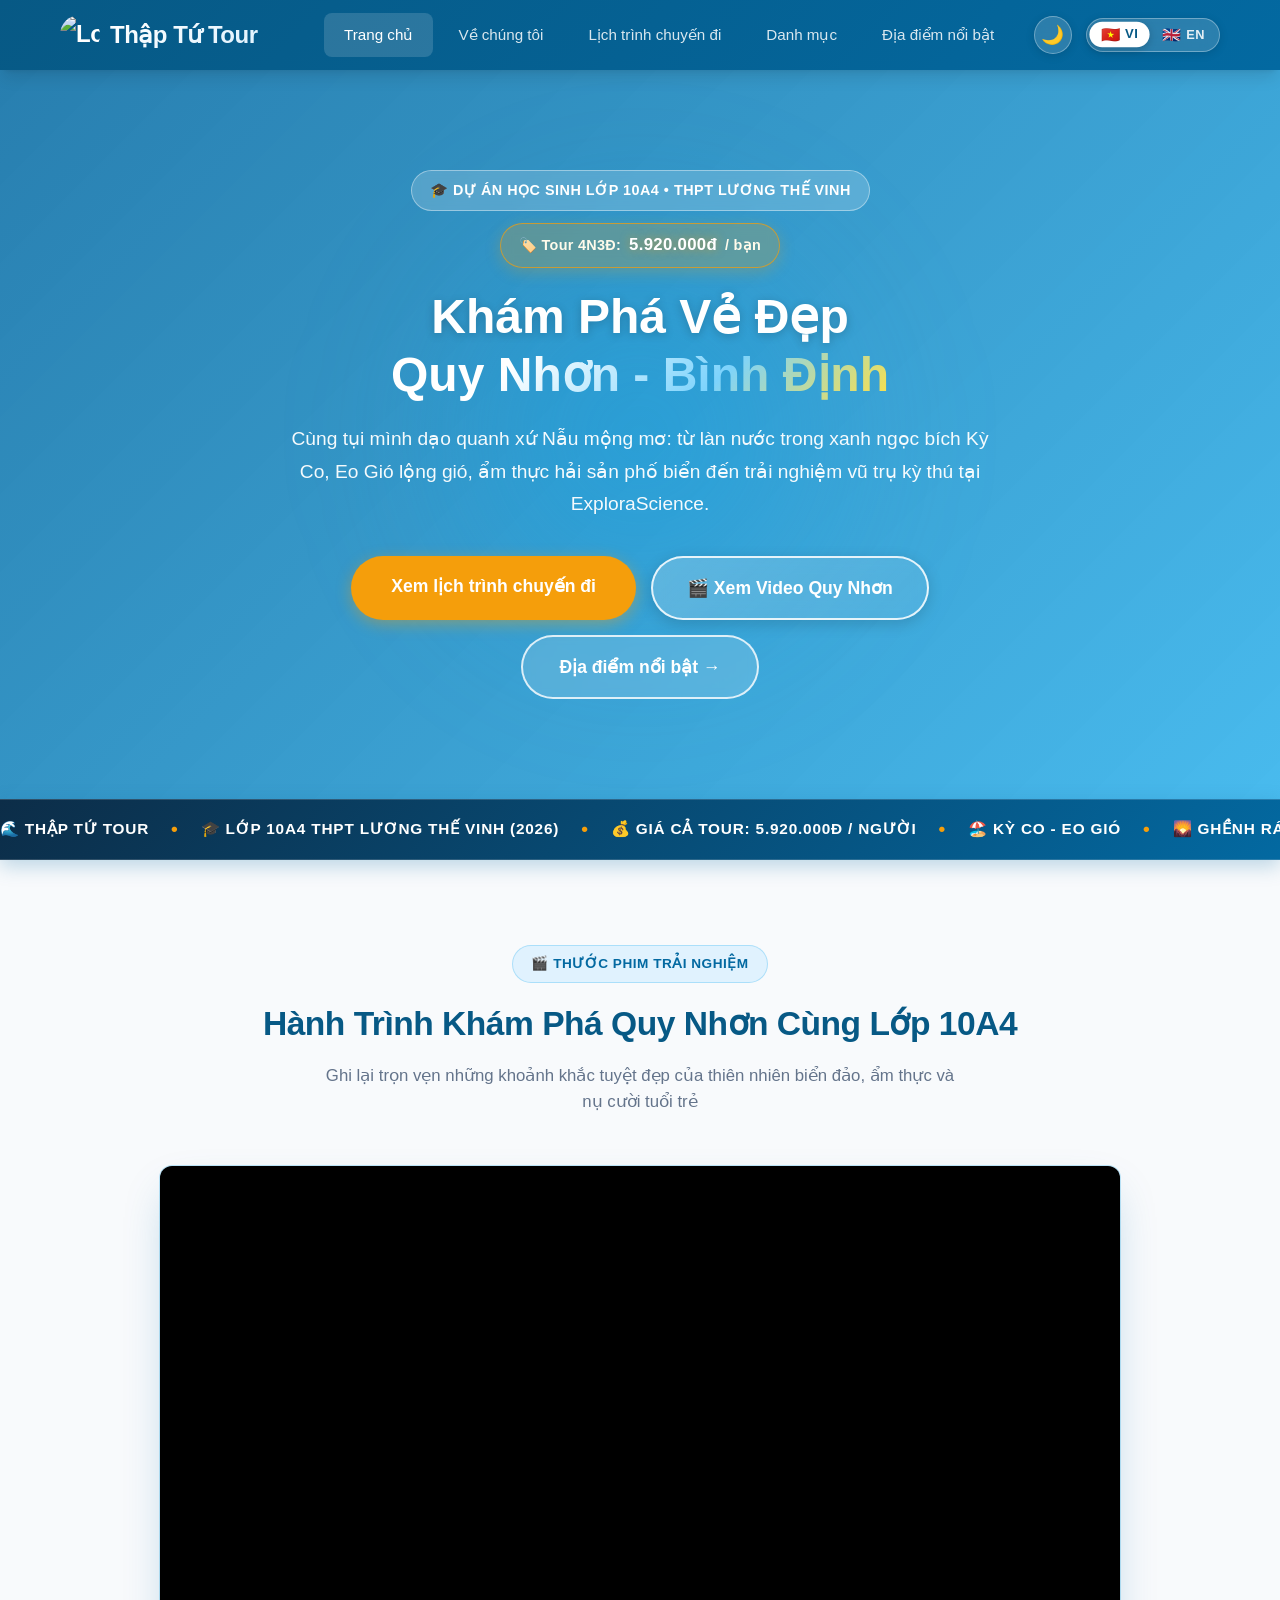
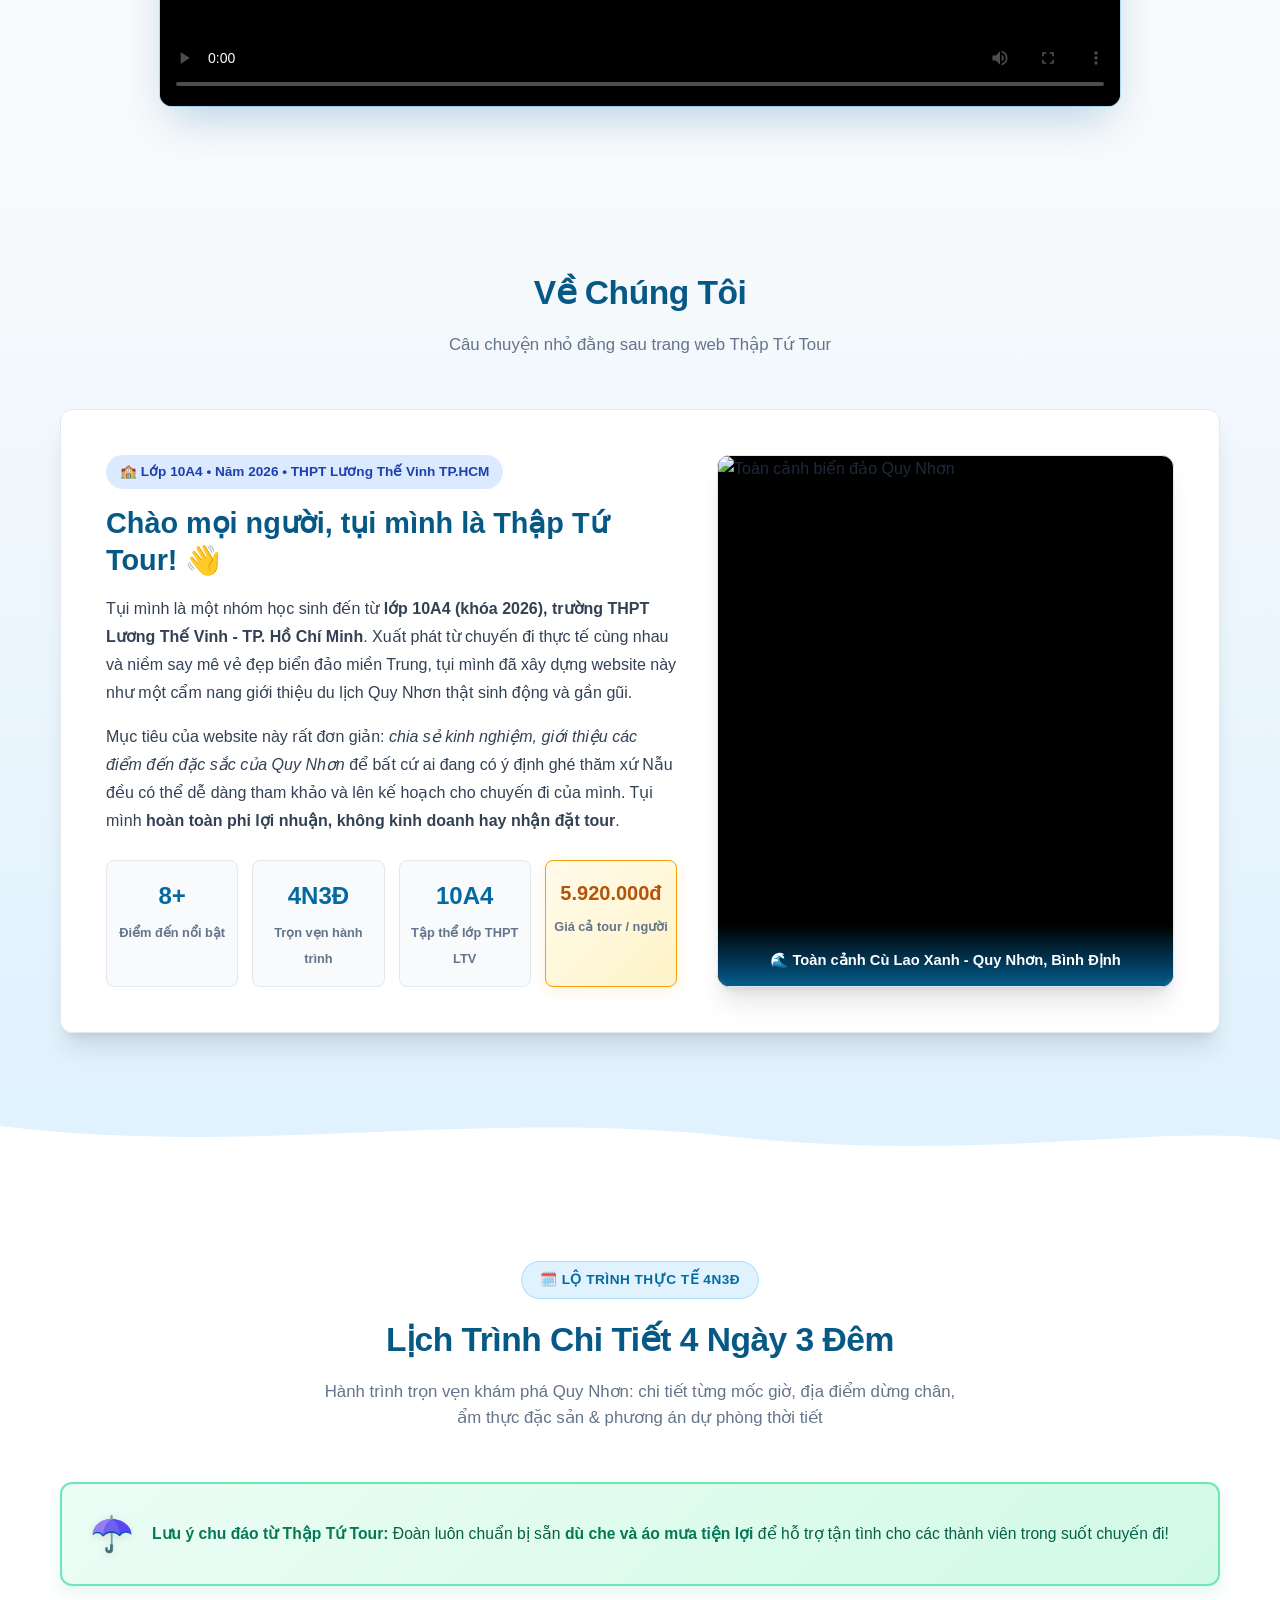
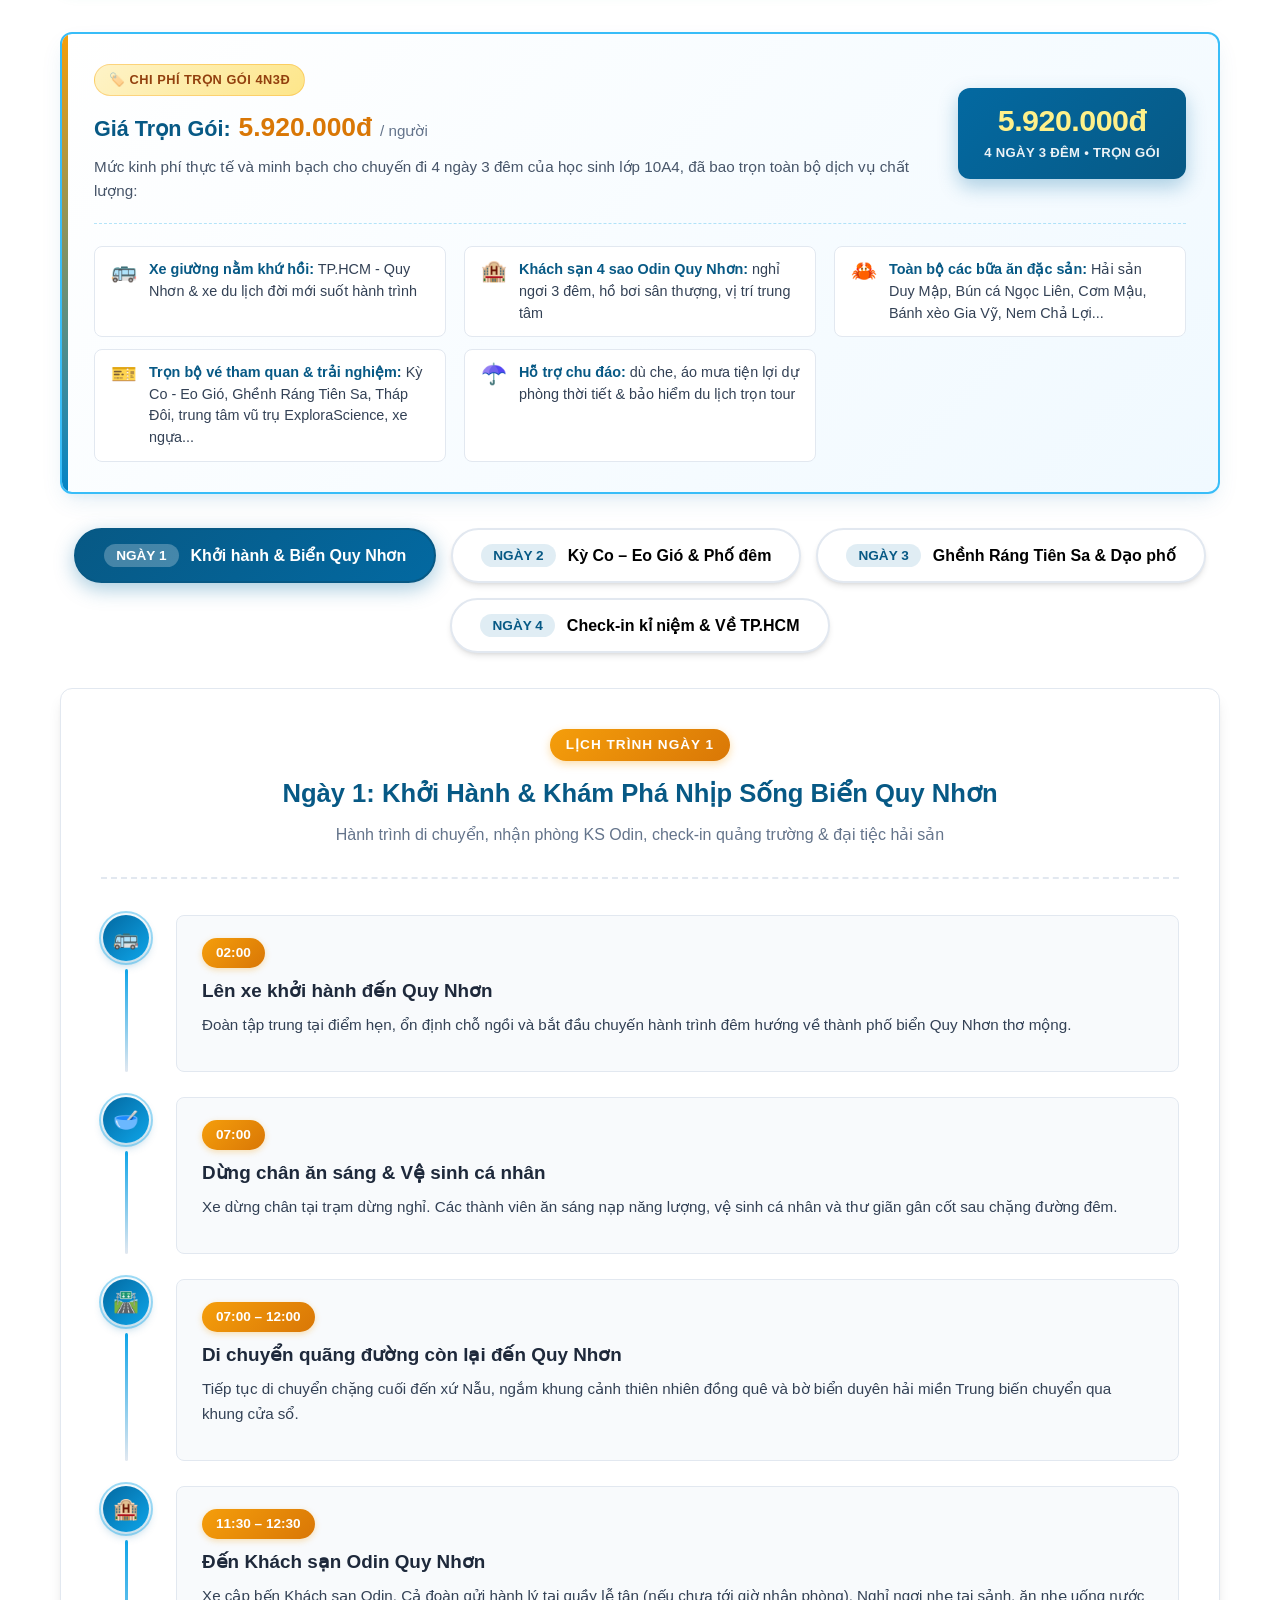
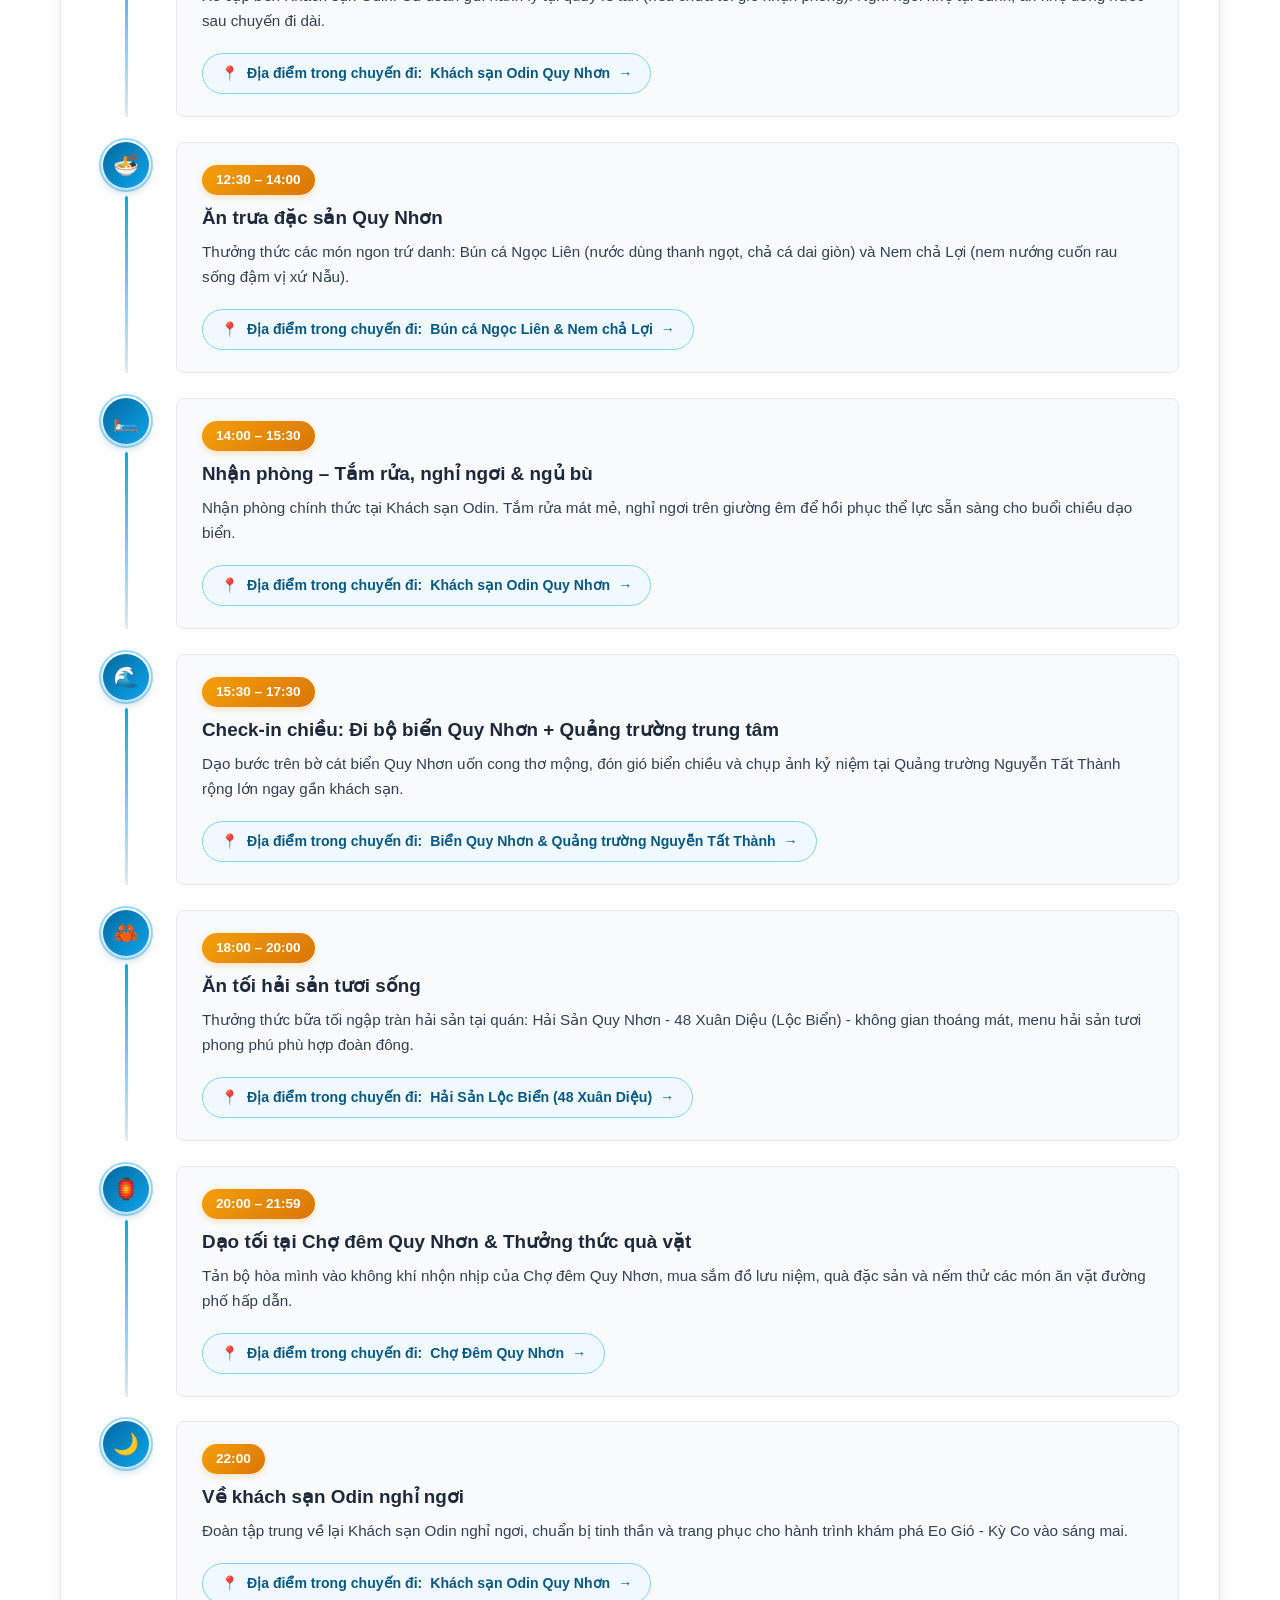
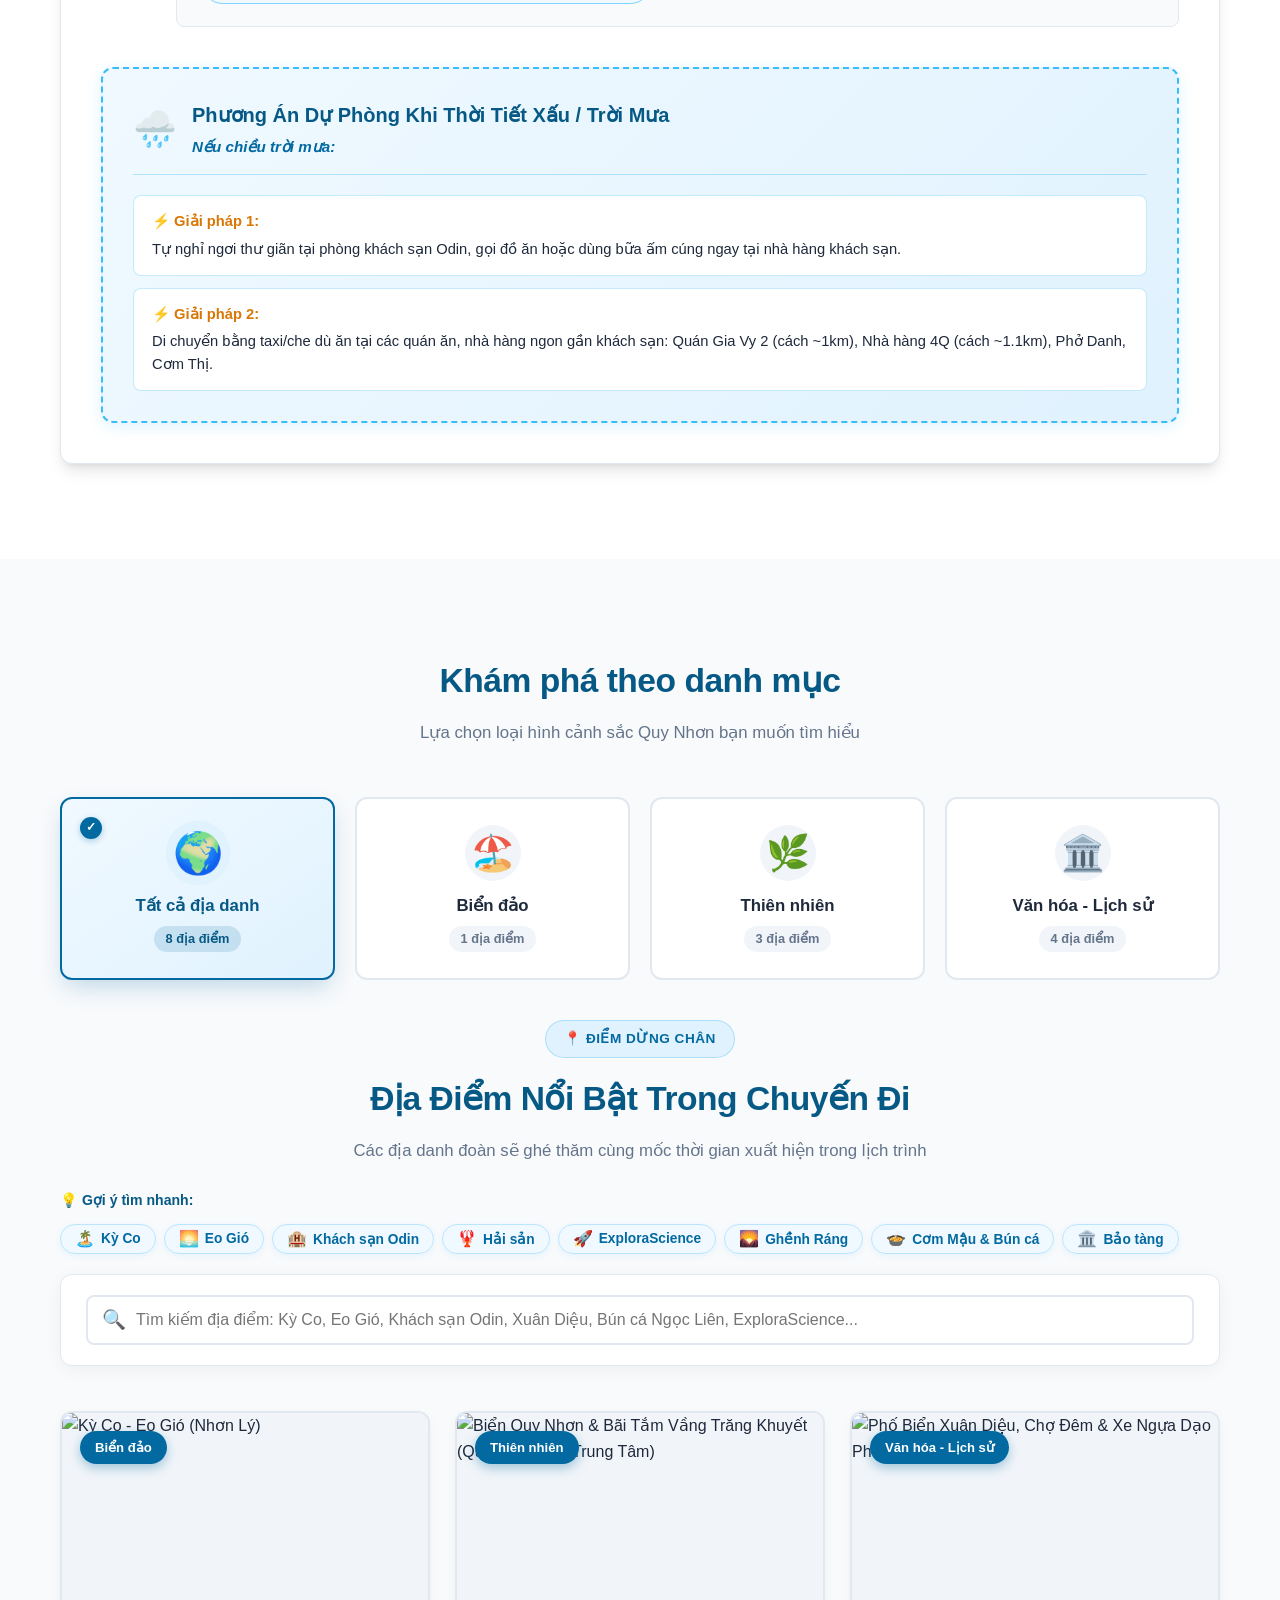
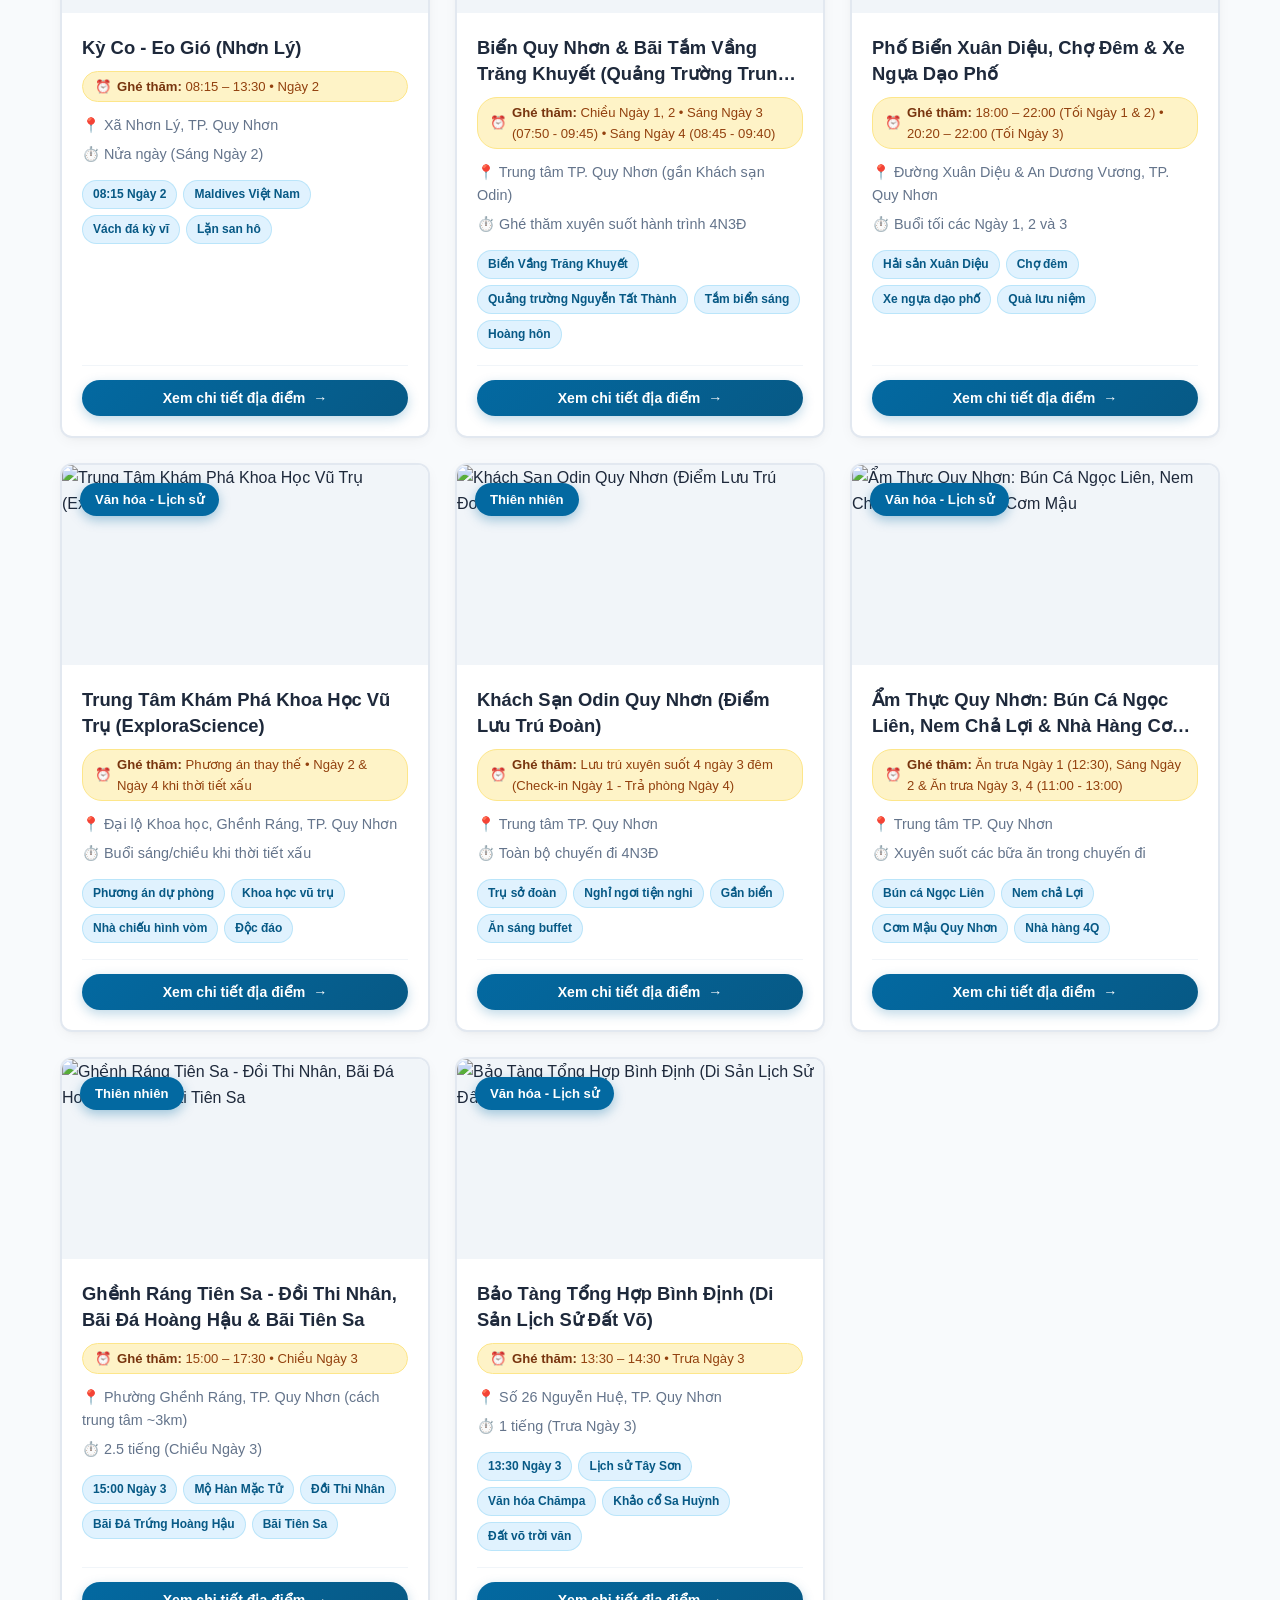
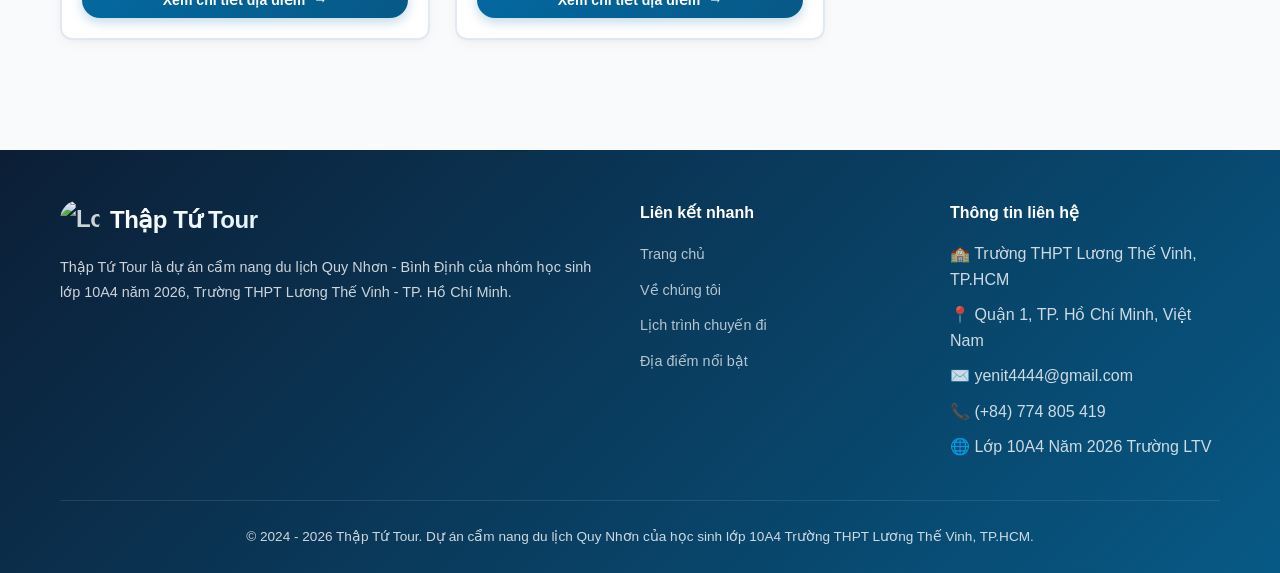
==== commit 0ca2e07a: "fix(ui): chuyen goi y tu khoa len truoc thanh tim kiem va nang z-index cho dropdown len tren the car" ====
--- a/index.html
+++ b/index.html
@@ -319,6 +319,12 @@
         <h2 data-i18n="places_section_title">Địa Điểm Nổi Bật Trong Chuyến Đi</h2>
         <p data-i18n="places_section_sub">Các địa danh đoàn sẽ ghé thăm cùng mốc thời gian xuất hiện trong lịch trình</p>
       </div>
+      <!-- Đề xuất từ khóa tìm nhanh (Search Recommendations Chips) - Đặt phía trên thanh tìm kiếm -->
+      <div class="search-recommendations reveal-on-scroll" id="searchRecommendations">
+        <span class="rec-label" data-i18n="search_rec_label">💡 Gợi ý tìm nhanh:</span>
+        <div class="rec-chips-list" id="recChipsList"></div>
+      </div>
+
       <div class="search-filter-bar reveal-on-scroll">
         <div class="search-input-wrap">
           <span class="search-icon">🔍</span>
@@ -327,11 +333,6 @@
           <!-- Menu gợi ý tự động (Autocomplete Suggestions Dropdown) -->
           <div class="search-suggestions-dropdown" id="searchSuggestionsDropdown" role="listbox"></div>
         </div>
-      </div>
-      <!-- Đề xuất từ khóa tìm nhanh (Search Recommendations Chips) -->
-      <div class="search-recommendations reveal-on-scroll" id="searchRecommendations">
-        <span class="rec-label" data-i18n="search_rec_label">💡 Gợi ý tìm nhanh:</span>
-        <div class="rec-chips-list" id="recChipsList"></div>
       </div>
       <!-- Badge hiển thị trạng thái lọc danh mục & từ khóa -->
       <div id="activeFilterBadge" class="active-filter-badge-wrap"></div>
--- a/css/style.css
+++ b/css/style.css
@@ -477,7 +477,14 @@
 
 /* === TÌM KIẾM & LỌC === */
 .search-filter {
-  padding: 0 0 40px;
+  padding: 0 0 35px;
+  position: relative;
+  z-index: 100;
+}
+
+.tours-section {
+  position: relative;
+  z-index: 10;
 }
 
 .search-filter-bar {
@@ -490,6 +497,8 @@
   border: 1.5px solid var(--gray-200);
   transition: all 0.3s cubic-bezier(0.16, 1, 0.3, 1);
   flex-wrap: wrap;
+  position: relative;
+  z-index: 110;
 }
 
 .search-filter-bar:focus-within {
@@ -502,6 +511,7 @@
   flex: 1;
   min-width: 250px;
   position: relative;
+  z-index: 120;
 }
 
 .search-input-wrap input {
@@ -573,8 +583,8 @@
   background: #ffffff;
   border: 1.5px solid var(--gray-200);
   border-radius: var(--radius-sm);
-  box-shadow: 0 15px 35px rgba(0, 0, 0, 0.14);
-  z-index: 120;
+  box-shadow: 0 20px 45px rgba(0, 0, 0, 0.2);
+  z-index: 99999 !important;
   max-height: 340px;
   overflow-y: auto;
   display: none;
@@ -677,13 +687,15 @@
   text-align: center;
 }
 
-/* Đề xuất từ khóa tìm nhanh (Search Recommendation Chips) */
+/* Đề xuất từ khóa tìm nhanh (Search Recommendation Chips) - Đặt phía trên thanh tìm kiếm */
 .search-recommendations {
   display: flex;
   align-items: center;
   gap: 12px;
-  margin-top: 16px;
+  margin-bottom: 20px;
   flex-wrap: wrap;
+  position: relative;
+  z-index: 80;
 }
 
 .rec-label {
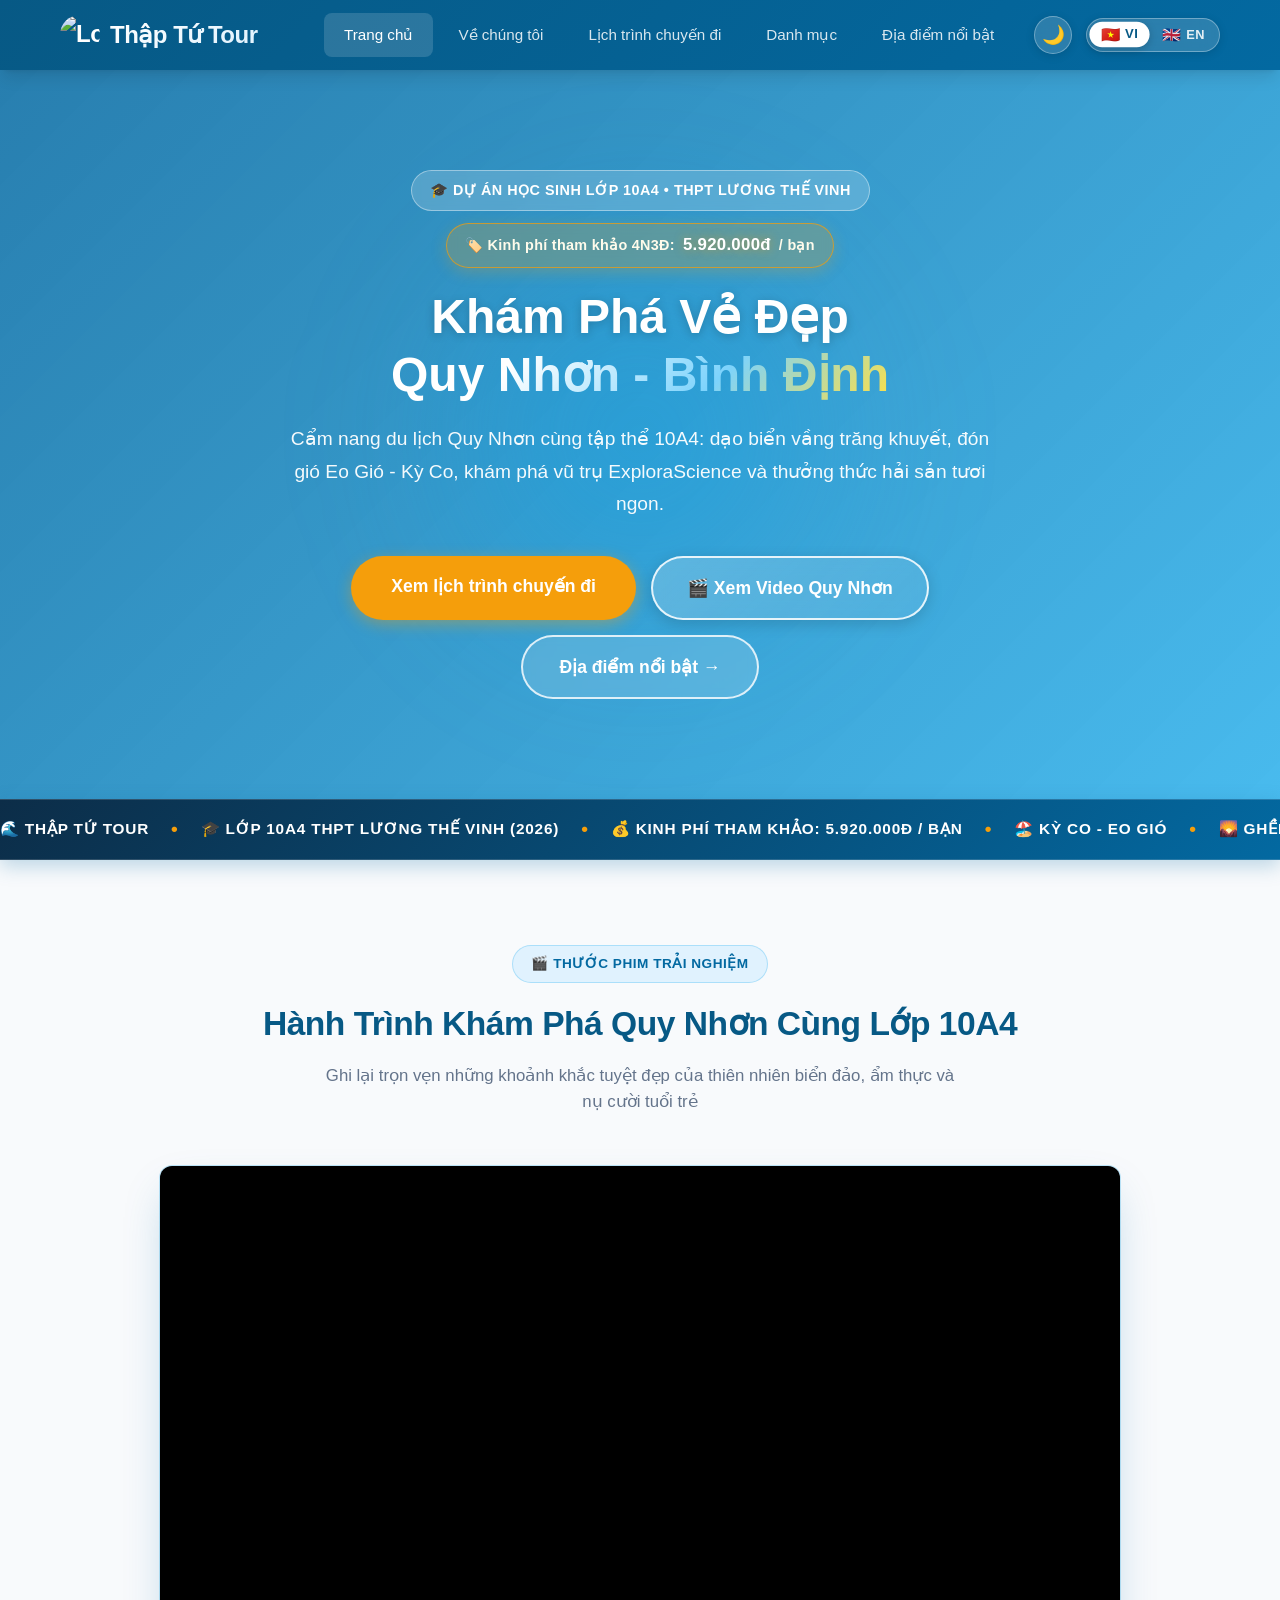
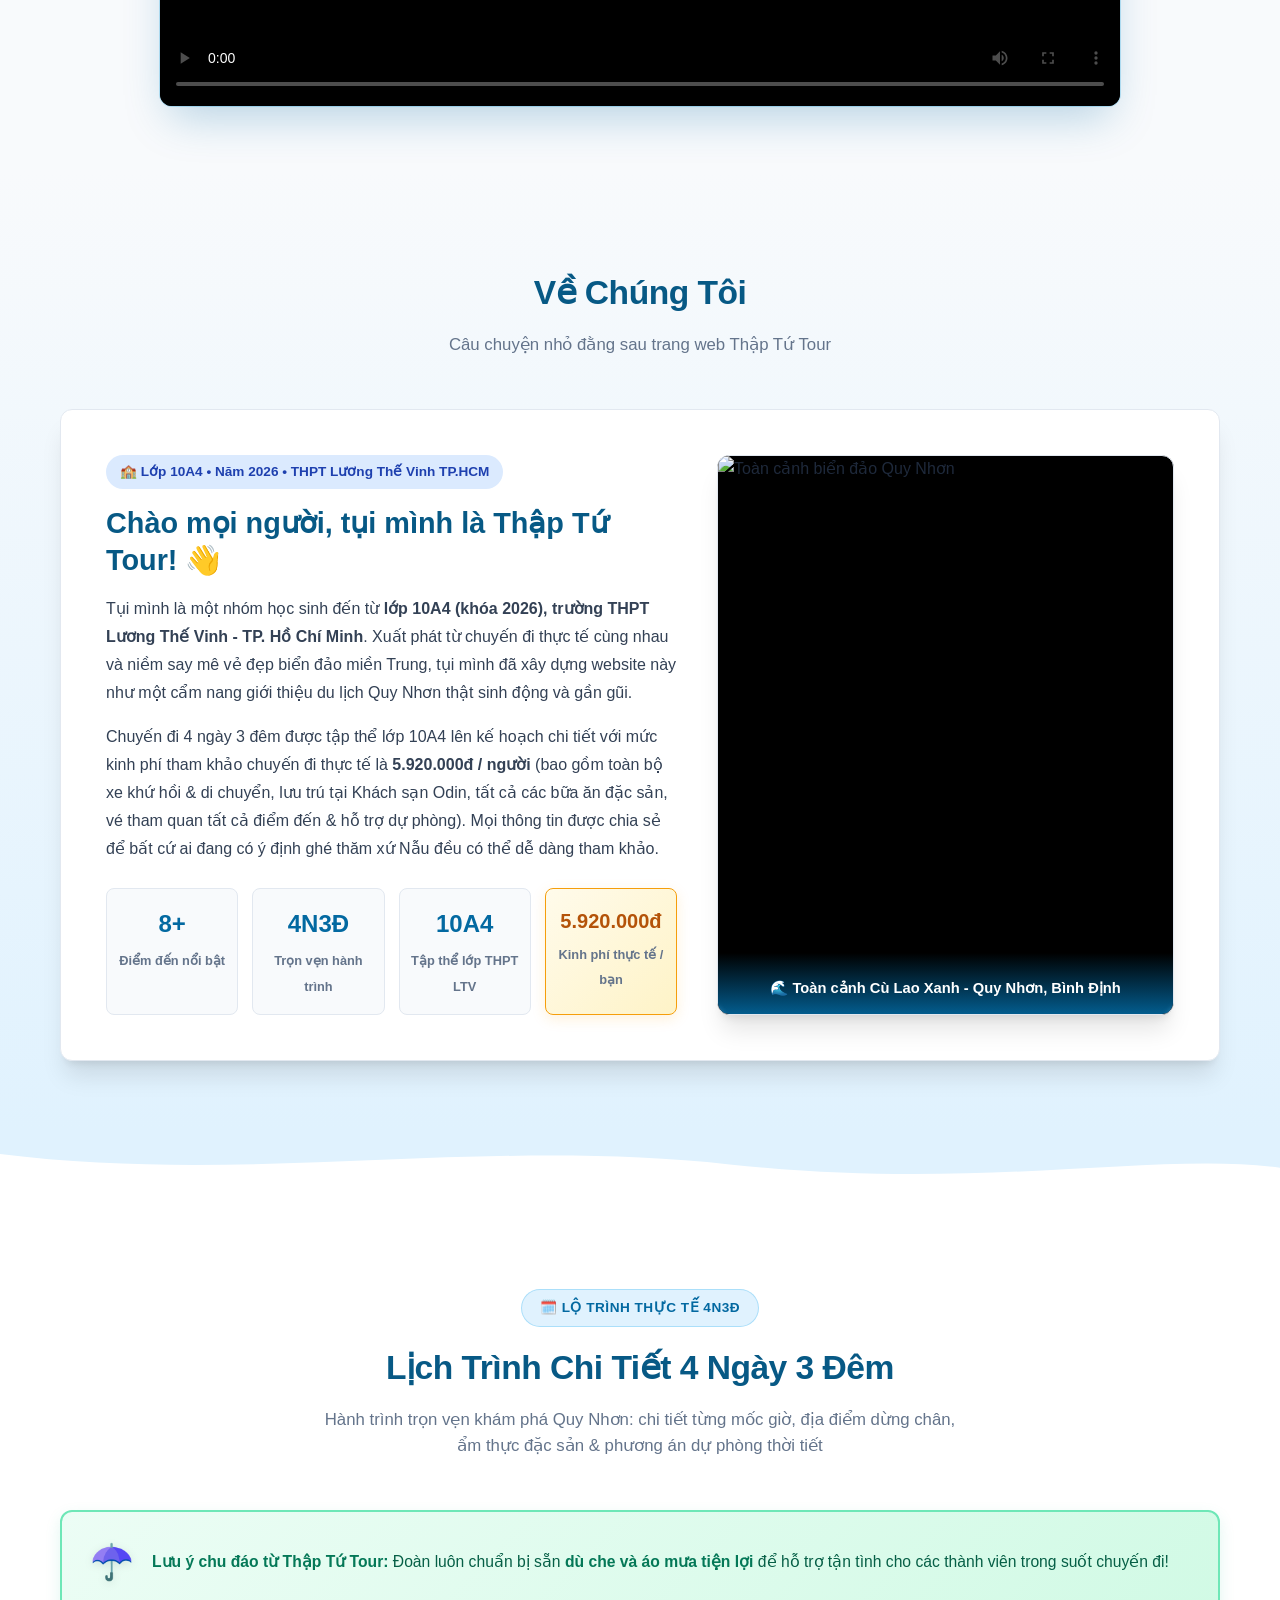
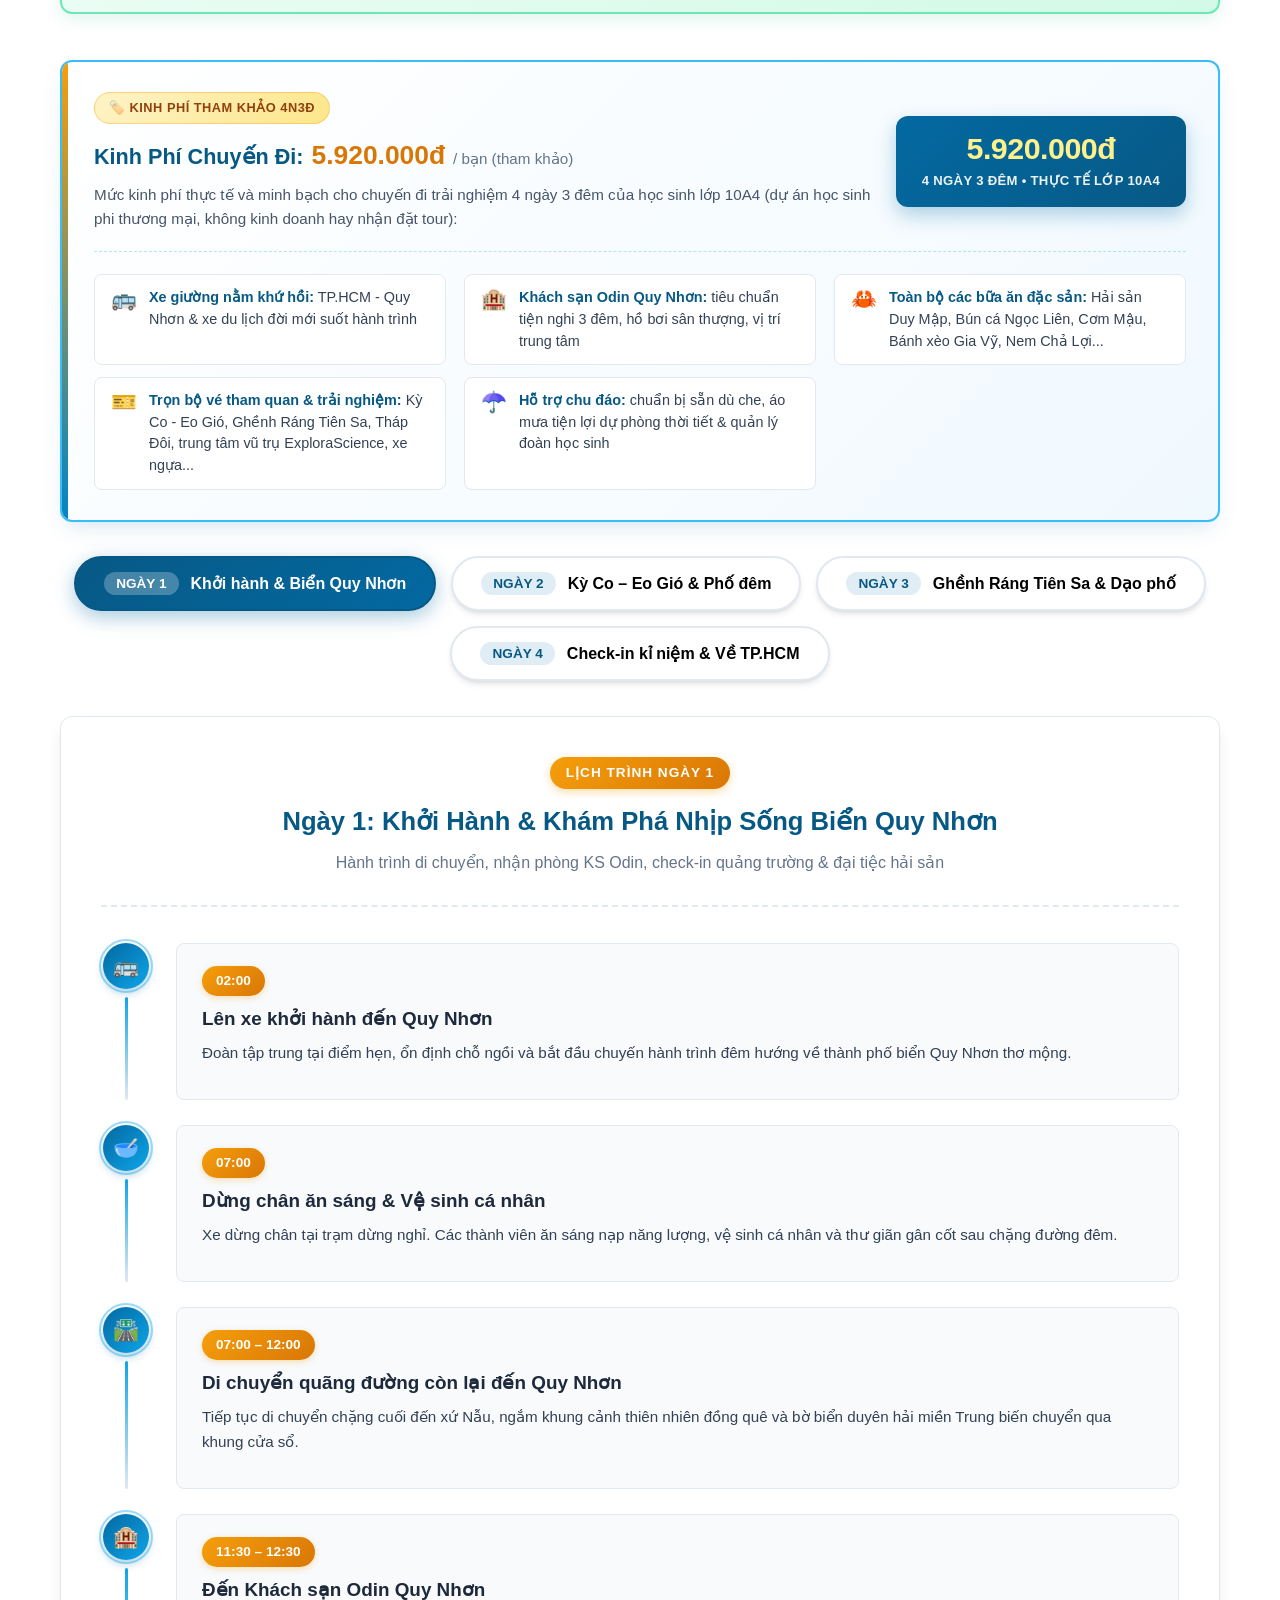
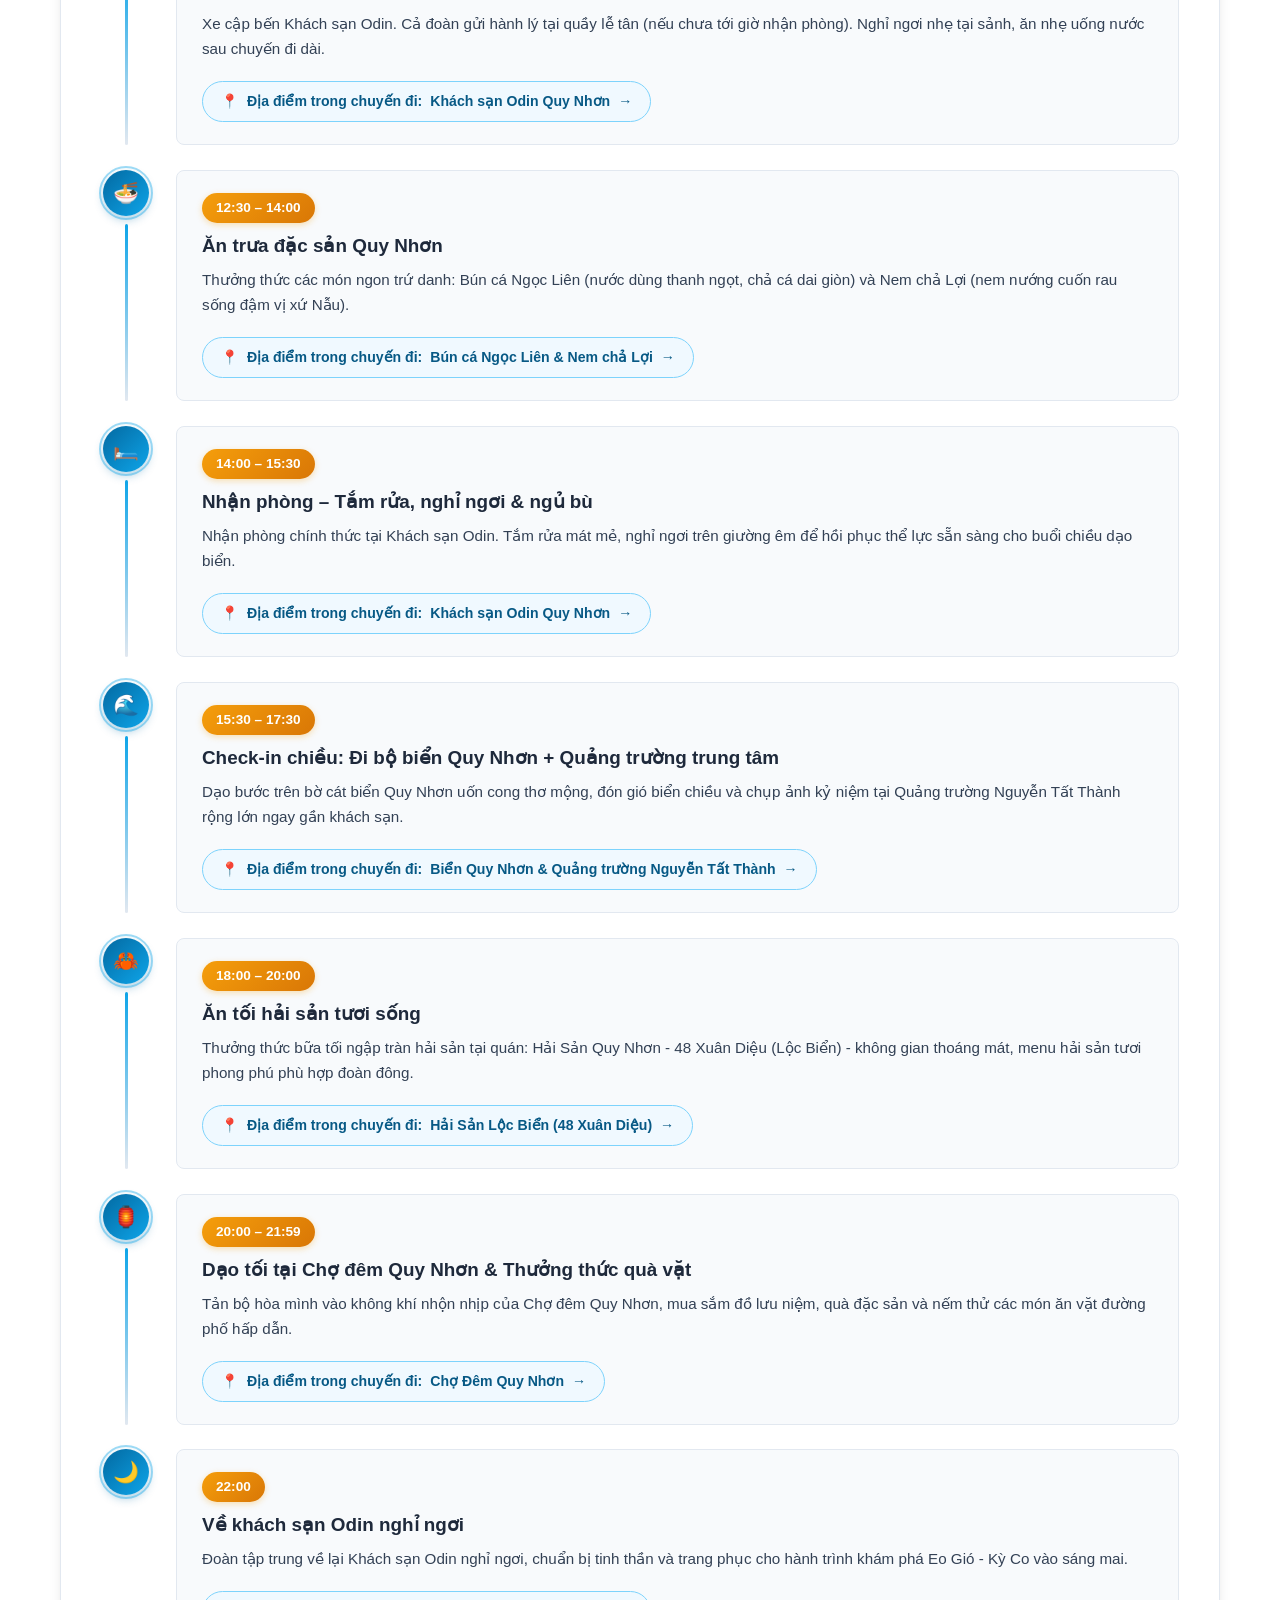
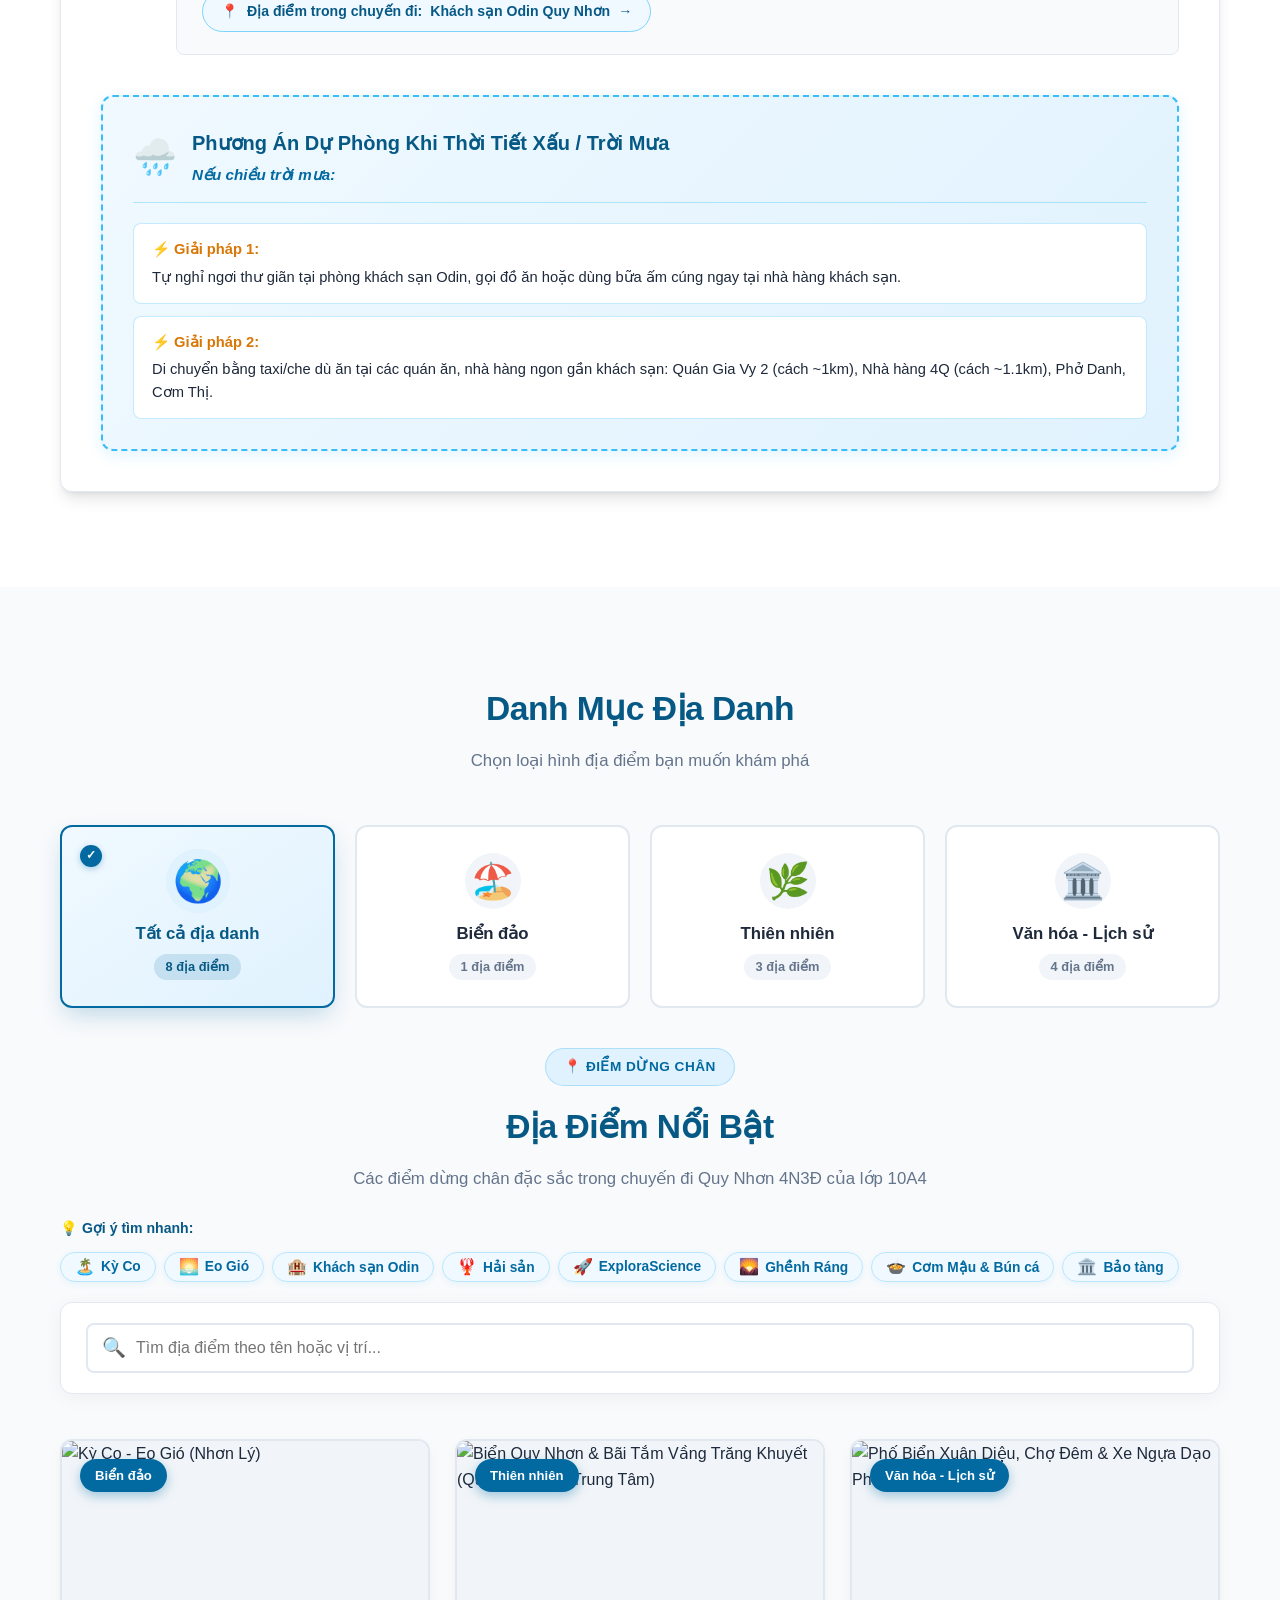
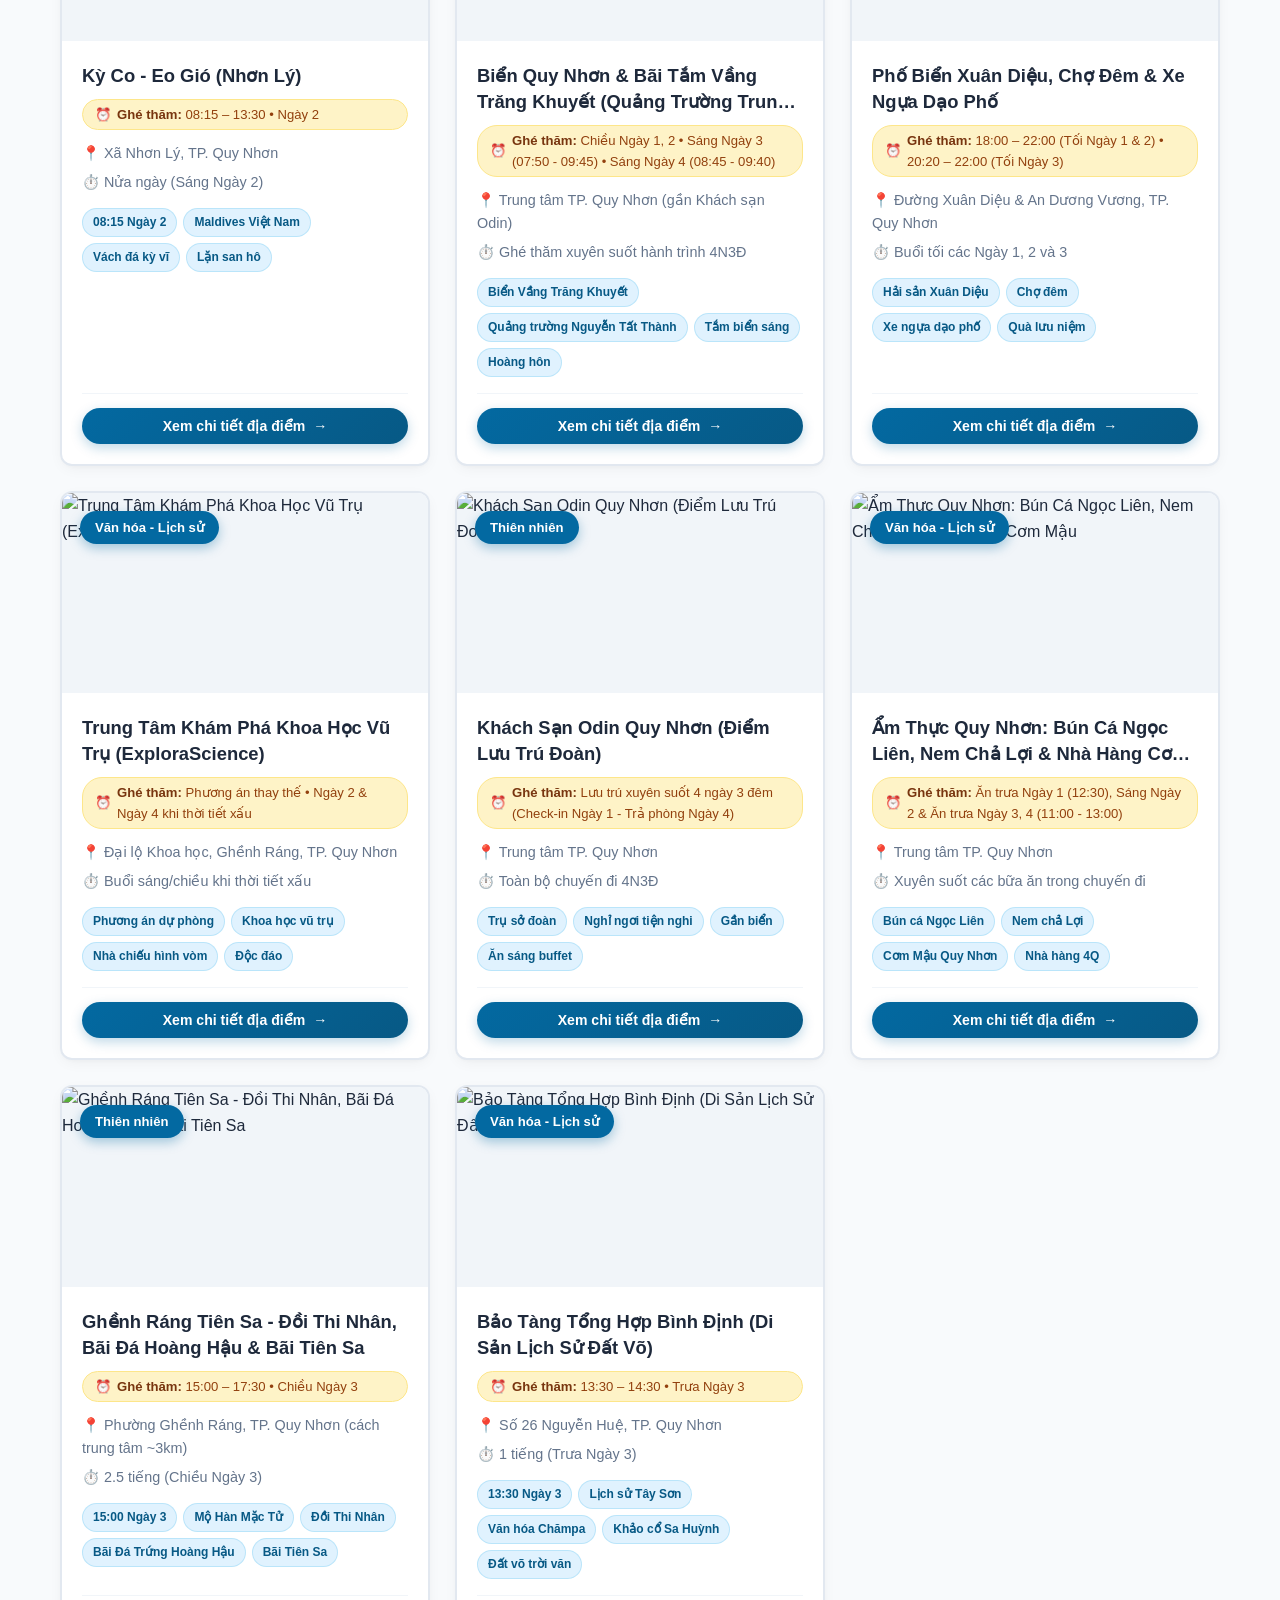
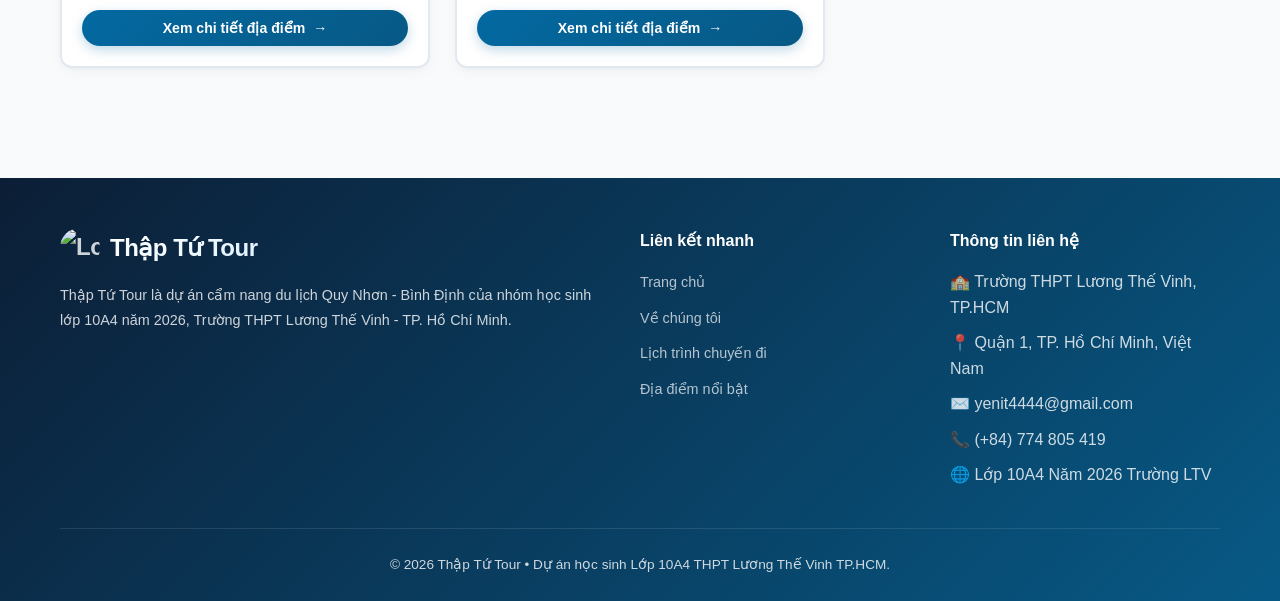
==== commit 128ea32c: "fix(header): sua loi tran layout header tren mobile va toi uu he thong" ====
--- a/index.html
+++ b/index.html
@@ -4,6 +4,34 @@
   <meta charset="UTF-8">
   <meta name="viewport" content="width=device-width, initial-scale=1.0">
   <title>Thập Tứ Tour - Khám Phá Quy Nhơn | Lớp 10A4 THPT Lương Thế Vinh TP.HCM</title>
+
+  <!-- SEO & Cẩm Nang Du Lịch -->
+  <meta name="description" content="Cẩm nang du lịch Quy Nhơn - Bình Định 4 ngày 3 đêm tự thiết kế của học sinh Lớp 10A4 THPT Lương Thế Vinh (2026). Khám phá Kỳ Co, Eo Gió, Ghềnh Ráng Tiên Sa, ExploraScience, ẩm thực xứ Nẫu và kinh phí tham khảo chi tiết.">
+  <meta name="keywords" content="du lịch Quy Nhơn, cẩm nang Quy Nhơn, du lịch Bình Định, Kỳ Co Eo Gió, Ghềnh Ráng Tiên Sa, ExploraScience, Lớp 10A4 THPT Lương Thế Vinh, Thập Tứ Tour, lịch trình 4N3Đ">
+  <meta name="author" content="Lớp 10A4 THPT Lương Thế Vinh TP.HCM">
+  <meta name="robots" content="index, follow">
+  <link rel="canonical" href="https://empobelbel.vercel.app/">
+
+  <!-- Open Graph / Facebook / Zalo Social Share -->
+  <meta property="og:type" content="website">
+  <meta property="og:url" content="https://empobelbel.vercel.app/">
+  <meta property="og:title" content="Thập Tứ Tour - Cẩm Nang Du Lịch Quy Nhơn 4N3Đ | Lớp 10A4 LTV">
+  <meta property="og:description" content="Cẩm nang du lịch trải nghiệm Quy Nhơn 4N3Đ của học sinh Lớp 10A4 THPT Lương Thế Vinh TP.HCM. Lộ trình chi tiết từng giờ, địa điểm nổi bật và kinh phí tham khảo.">
+  <meta property="og:image" content="https://empobelbel.vercel.app/about-quynhon.jpg">
+  <meta property="og:site_name" content="Thập Tứ Tour">
+  <meta property="og:locale" content="vi_VN">
+
+  <!-- Twitter Card -->
+  <meta name="twitter:card" content="summary_large_image">
+  <meta name="twitter:url" content="https://empobelbel.vercel.app/">
+  <meta name="twitter:title" content="Thập Tứ Tour - Cẩm Nang Du Lịch Quy Nhơn 4N3Đ">
+  <meta name="twitter:description" content="Cẩm nang du lịch trải nghiệm Quy Nhơn 4N3Đ của học sinh Lớp 10A4 THPT Lương Thế Vinh TP.HCM.">
+  <meta name="twitter:image" content="https://empobelbel.vercel.app/about-quynhon.jpg">
+
+  <!-- Mobile Theme Color -->
+  <meta name="theme-color" content="#0369a1" media="(prefers-color-scheme: light)">
+  <meta name="theme-color" content="#0a0f1d" media="(prefers-color-scheme: dark)">
+
   <link rel="icon" type="image/svg+xml" href="favicon.svg">
   <link rel="icon" type="image/png" href="logo.png">
   <link rel="stylesheet" href="css/style.css">
@@ -68,7 +96,7 @@
           🎓 Dự án học sinh Lớp 10A4 • THPT Lương Thế Vinh
         </div>
         <div class="hero-price-badge floating-badge" data-i18n="hero_price_badge">
-          🏷️ Tour 4N3Đ: <strong class="price-nowrap">5.920.000đ</strong> / bạn
+          🏷️ Kinh phí tham khảo 4N3Đ: <strong class="price-nowrap">5.920.000đ</strong> / bạn
         </div>
       </div>
       <h1 class="hero-title-dynamic" data-i18n="hero_title">Khám Phá Vẻ Đẹp<br><span class="hero-gradient-text">Quy Nhơn - Bình Định</span></h1>
@@ -83,13 +111,13 @@
 
   <!-- ===== MARQUEE TICKER (DẢI CHỮ CHẠY VÔ TẬN) ===== -->
   <div class="marquee-ticker-wrap">
-    <div class="marquee-track">
-      <div class="marquee-content">
+    <div class="marquee-track" id="marqueeTrack">
+      <div class="marquee-content" id="marqueeContentPrimary">
         <span>🌊 THẬP TỨ TOUR</span>
         <span class="dot">•</span>
         <span>🎓 LỚP 10A4 THPT LƯƠNG THẾ VINH (2026)</span>
         <span class="dot">•</span>
-        <span>💰 GIÁ CẢ TOUR: 5.920.000đ / NGƯỜI</span>
+        <span>💰 KINH PHÍ THAM KHẢO: 5.920.000đ / BẠN</span>
         <span class="dot">•</span>
         <span>🏖️ KỲ CO - EO GIÓ</span>
         <span class="dot">•</span>
@@ -110,12 +138,12 @@
         <span>🏨 KHÁCH SẠN ODIN QUY NHƠN</span>
         <span class="dot">•</span>
       </div>
-      <div class="marquee-content" aria-hidden="true">
+      <div class="marquee-content" id="marqueeContentClone" aria-hidden="true">
         <span>🌊 THẬP TỨ TOUR</span>
         <span class="dot">•</span>
         <span>🎓 LỚP 10A4 THPT LƯƠNG THẾ VINH (2026)</span>
         <span class="dot">•</span>
-        <span>💰 GIÁ CẢ TOUR: 5.920.000đ / NGƯỜI</span>
+        <span>💰 KINH PHÍ THAM KHẢO: 5.920.000đ / BẠN</span>
         <span class="dot">•</span>
         <span>🏖️ KỲ CO - EO GIÓ</span>
         <span class="dot">•</span>
@@ -193,13 +221,13 @@
             </div>
             <div class="stat-box stat-highlight-price">
               <span class="stat-number" data-i18n="stat_price_num">5.920.000đ</span>
-              <span class="stat-label" data-i18n="stat_price_label">Giá cả tour / người</span>
+              <span class="stat-label" data-i18n="stat_price_label">Kinh phí thực tế / bạn</span>
             </div>
           </div>
         </div>
 
         <div class="about-us-image-box">
-          <img src="about-quynhon.jpg" alt="Toàn cảnh biển đảo Quy Nhơn" class="about-us-img">
+          <img src="about-quynhon.jpg" alt="Toàn cảnh biển đảo Quy Nhơn" class="about-us-img" loading="lazy" decoding="async">
           <div class="about-image-caption">
             <span data-i18n="about_img_caption">🌊 Toàn cảnh Cù Lao Xanh - Quy Nhơn, Bình Định</span>
           </div>
@@ -208,10 +236,10 @@
     </div>
   </section>
 
-  <!-- Dải chuyển tiếp phân cách mềm mại giữa 2 phần -->
+  <!-- Dải chuyển tiếp phân cách mềm mại giữa 2 phần (currentColor theo chủ đề) -->
   <div class="section-divider-curve">
     <svg viewBox="0 0 1440 80" preserveAspectRatio="none">
-      <path fill="#ffffff" d="M0,35 C280,80 540,10 820,50 C1100,90 1300,30 1440,55 L1440,80 L0,80 Z"></path>
+      <path fill="currentColor" d="M0,35 C280,80 540,10 820,50 C1100,90 1300,30 1440,55 L1440,80 L0,80 Z"></path>
     </svg>
   </div>
 
@@ -232,18 +260,18 @@
         </div>
       </div>
 
-      <!-- Khung giá & chi tiết trọn gói của tour -->
+      <!-- Khung kinh phí tham khảo chuyến đi của học sinh lớp 10A4 -->
       <div class="tour-cost-card reveal-on-scroll">
         <div class="tour-cost-header">
           <div class="tour-cost-left">
-            <span class="cost-tag" data-i18n="cost_tag">🏷️ CHI PHÍ TRỌN GÓI 4N3Đ</span>
-            <h3 data-i18n="cost_heading">Giá Trọn Gói: <strong class="price-nowrap">5.920.000đ</strong> <small>/ người</small></h3>
-            <p data-i18n="cost_desc">Mức kinh phí thực tế và minh bạch cho chuyến đi 4 ngày 3 đêm của học sinh lớp 10A4, đã bao trọn toàn bộ dịch vụ chất lượng:</p>
+            <span class="cost-tag" data-i18n="cost_tag">🏷️ KINH PHÍ THAM KHẢO 4N3Đ</span>
+            <h3 data-i18n="cost_heading">Kinh Phí Chuyến Đi: <strong class="price-nowrap">5.920.000đ</strong> <small>/ bạn (tham khảo)</small></h3>
+            <p data-i18n="cost_desc">Mức kinh phí thực tế và minh bạch cho chuyến đi trải nghiệm 4 ngày 3 đêm của học sinh lớp 10A4 (dự án học sinh phi thương mại, không kinh doanh hay nhận đặt tour):</p>
           </div>
           <div class="tour-cost-right">
             <div class="cost-price-badge">
               <span class="cost-amount price-nowrap" data-i18n="cost_amount">5.920.000đ</span>
-              <span class="cost-period" data-i18n="cost_period">4 Ngày 3 Đêm • Trọn gói</span>
+              <span class="cost-period" data-i18n="cost_period">4 Ngày 3 Đêm • Thực tế lớp 10A4</span>
             </div>
           </div>
         </div>
@@ -254,7 +282,7 @@
           </div>
           <div class="cost-feat-item">
             <span class="feat-icon">🏨</span>
-            <span class="feat-text" data-i18n="cost_feat_hotel"><strong>Khách sạn 4 sao Odin Quy Nhơn:</strong> nghỉ ngơi 3 đêm, hồ bơi sân thượng, vị trí trung tâm</span>
+            <span class="feat-text" data-i18n="cost_feat_hotel"><strong>Khách sạn Odin Quy Nhơn:</strong> tiêu chuẩn tiện nghi 3 đêm, hồ bơi sân thượng, vị trí trung tâm</span>
           </div>
           <div class="cost-feat-item">
             <span class="feat-icon">🦀</span>
@@ -266,10 +294,35 @@
           </div>
           <div class="cost-feat-item">
             <span class="feat-icon">☂️</span>
-            <span class="feat-text" data-i18n="cost_feat_care"><strong>Hỗ trợ chu đáo:</strong> dù che, áo mưa tiện lợi dự phòng thời tiết & bảo hiểm du lịch trọn tour</span>
-          </div>
-        </div>
-      </div>
+            <span class="feat-text" data-i18n="cost_feat_care"><strong>Hỗ trợ chu đáo:</strong> chuẩn bị sẵn dù che, áo mưa tiện lợi dự phòng thời tiết & quản lý đoàn học sinh</span>
+          </div>
+        </div>
+      </div>
+
+      <!-- Nội dung dự phòng trong trường hợp tắt JavaScript hoặc dành cho web crawlers -->
+      <noscript>
+        <div class="noscript-fallback">
+          <h3>📌 Cẩm Nang Du Lịch Quy Nhơn 4N3Đ (Bản xem tĩnh không JavaScript)</h3>
+          <p>Trang web đang chạy ở chế độ tĩnh. Dưới đây là tóm tắt toàn bộ lịch trình chuyến đi 4 ngày 3 đêm và danh sách các địa danh nổi bật tại Quy Nhơn - Bình Định của tập thể Lớp 10A4 THPT Lương Thế Vinh (2026):</p>
+          <ul>
+            <li><strong>Ngày 1:</strong> Khởi hành từ TP.HCM, check-in Khách sạn Odin Quy Nhơn, dạo bãi biển Vầng Trăng Khuyết, thưởng thức Bún cá Ngọc Liên và Hải sản đêm phố biển Duy Mập (Xuân Diệu).</li>
+            <li><strong>Ngày 2:</strong> Dạo bước ngắm vách đá kỳ vĩ Eo Gió (Nhơn Lý), tắm biển ngọc bích Kỳ Co, ăn trưa hải sản tươi sống Hoàng Thao, du hành vũ trụ tại Trung tâm Khoa học ExploraScience, ăn tối Nem Chả Lợi.</li>
+            <li><strong>Ngày 3:</strong> Đón bình minh và tắm biển Quy Nhơn, viếng thăm danh thắng Ghềnh Ráng Tiên Sa (Bãi tắm Hoàng Hậu & Mộ thi nhân Hàn Mặc Tử), chiêm ngưỡng Tháp Đôi Chăm-pa cổ kính, dạo ngắm cảnh đêm bằng xe ngựa.</li>
+            <li><strong>Ngày 4:</strong> Tham quan tìm hiểu lịch sử tại Bảo tàng Tổng hợp Bình Định, dạo bước tạm biệt biển Quy Nhơn, ăn trưa thân mật tại Nhà hàng Cơm Mậu Quy Nhơn và khởi hành về lại TP.HCM.</li>
+          </ul>
+          <p style="margin-top: 12px;"><strong>Khám phá chi tiết các địa danh nổi bật:</strong></p>
+          <ul>
+            <li><a href="tour-detail.html?id=1">1. Kỳ Co - Eo Gió (Nhơn Lý)</a></li>
+            <li><a href="tour-detail.html?id=2">2. Biển Quy Nhơn & Bãi Tắm Vầng Trăng Khuyết</a></li>
+            <li><a href="tour-detail.html?id=3">3. Phố Biển Xuân Diệu, Chợ Đêm & Xe Ngựa Dạo Phố</a></li>
+            <li><a href="tour-detail.html?id=4">4. Ghềnh Ráng Tiên Sa & Mộ Hàn Mặc Tử</a></li>
+            <li><a href="tour-detail.html?id=5">5. Khách Sạn Odin Quy Nhơn</a></li>
+            <li><a href="tour-detail.html?id=6">6. Nhà Hàng Cơm Mậu Quy Nhơn</a></li>
+            <li><a href="tour-detail.html?id=7">7. Tháp Đôi Quy Nhơn (Tháp Chăm Hưng Thạnh)</a></li>
+            <li><a href="tour-detail.html?id=8">8. Bảo Tàng Tổng Hợp Bình Định</a></li>
+          </ul>
+        </div>
+      </noscript>
 
       <!-- Tabs chuyển Ngày 1 / 2 / 3 / 4 -->
       <div class="timeline-tabs reveal-on-scroll" id="timelineTabs">
@@ -382,7 +435,7 @@
         </div>
       </div>
       <div class="footer-bottom">
-        <p data-i18n="footer_rights">© 2024 - 2026 Thập Tứ Tour. Dự án cẩm nang du lịch Quy Nhơn của học sinh lớp 10A4 Trường THPT Lương Thế Vinh, TP.HCM.</p>
+        <p data-i18n="footer_rights">© 2026 Thập Tứ Tour • Dự án học sinh Lớp 10A4 THPT Lương Thế Vinh TP.HCM.</p>
       </div>
     </div>
   </footer>
--- a/css/style.css
+++ b/css/style.css
@@ -1764,17 +1764,83 @@
 }
 
 @media (max-width: 768px) {
-  /* Mobile Logo & Header */
+  /* Mobile Header & Container - Tối ưu chống tràn và va chạm tuyệt đối */
+  .header {
+    height: 64px;
+  }
+
+  .header .container {
+    height: 64px;
+    padding: 0 12px;
+    gap: 8px;
+    max-width: 100%;
+    min-width: 0;
+    display: flex;
+    justify-content: space-between;
+    align-items: center;
+  }
+
+  /* Mobile Logo & Brand */
   .logo {
-    font-size: 1.15rem;
-    gap: 8px;
+    font-size: 1.05rem;
+    font-weight: 800;
+    gap: 7px;
     white-space: nowrap;
+    flex-shrink: 1;
+    min-width: 0;
+    display: flex;
+    align-items: center;
+  }
+
+  .logo-image {
+    width: 30px;
+    height: 30px;
     flex-shrink: 0;
   }
 
-  .logo-image {
-    width: 32px;
-    height: 32px;
+  .logo span {
+    white-space: nowrap;
+    overflow: hidden;
+    text-overflow: ellipsis;
+  }
+
+  /* Header Right Actions (Theme, Language, Hamburger) */
+  .header-right {
+    display: flex;
+    align-items: center;
+    gap: 6px;
+    flex-shrink: 0;
+    min-width: 0;
+  }
+
+  /* Nút chuyển theme sáng/tối trên mobile */
+  .theme-toggle-btn {
+    width: 34px;
+    height: 34px;
+    font-size: 1.05rem;
+    flex-shrink: 0;
+  }
+
+  /* Nút chuyển đổi ngôn ngữ mobile */
+  .lang-switcher {
+    padding: 2px;
+    gap: 2px;
+    flex-shrink: 0;
+  }
+
+  .lang-btn {
+    padding: 4px 7px;
+    gap: 3px;
+    font-size: 0.72rem;
+  }
+
+  .lang-btn .flag-icon {
+    font-size: 0.85rem;
+  }
+
+  .lang-btn .lang-code {
+    font-size: 0.72rem;
+    font-weight: 700;
   }
 
   /* Back to Top Mobile - Tối ưu không che chữ & hiệu ứng kính mờ */
@@ -1791,14 +1857,27 @@
     box-shadow: 0 4px 12px rgba(0, 0, 0, 0.18);
     z-index: 99;
   }
-  /* Header mobile */
+
+  /* Header mobile Hamburger */
   .hamburger {
     display: flex;
-  }
-
+    padding: 4px;
+    flex-shrink: 0;
+    width: 30px;
+    height: 30px;
+    align-items: center;
+    justify-content: center;
+  }
+
+  .hamburger span {
+    width: 22px;
+    height: 2.5px;
+  }
+
+  /* Menu điều hướng trượt xuống (Nav Drawer) */
   .nav {
     position: fixed;
-    top: 70px;
+    top: 64px;
     left: 0;
     right: 0;
     margin-left: 0;
@@ -1808,23 +1887,6 @@
     transform: translateX(100%);
     transition: var(--transition);
     box-shadow: var(--shadow-xl);
-  }
-
-  .header-right {
-    gap: 8px;
-  }
-
-  .lang-btn {
-    padding: 4px 8px;
-    gap: 3px;
-  }
-
-  .lang-btn .flag-icon {
-    font-size: 0.85rem;
-  }
-
-  .lang-btn .lang-code {
-    font-size: 0.72rem;
   }
 
   .nav.open {
@@ -2288,6 +2350,7 @@
   background: var(--primary-bg);
   margin-top: -1px;
   margin-bottom: -1px;
+  color: #ffffff;
 }
 
 .section-divider-curve svg {
@@ -2295,6 +2358,10 @@
   display: block;
   width: calc(100% + 1.3px);
   height: 55px;
+}
+
+.section-divider-curve svg path {
+  fill: currentColor;
 }
 
 .about-us-card {
@@ -4367,13 +4434,15 @@
   color: #e2e8f0;
 }
 
-/* Dải chuyển tiếp lượn sóng: ẩn trong dark mode để triệt tiêu hoàn toàn vệt trắng cắt ngang màn hình */
+/* Dải chuyển tiếp lượn sóng: hiển thị mềm mại theo currentColor trong dark mode */
 [data-theme="dark"] .section-divider-curve {
-  display: none !important;
+  display: block !important;
+  background: #0a0f1d !important;
+  color: #0a0f1d !important;
 }
 
 [data-theme="dark"] .section-divider-curve svg path {
-  fill: #0a0f1d !important;
+  fill: currentColor !important;
 }
 
 /* === 7. CHI PHÍ TRỌN GÓI (TOUR COST CARD) === */
@@ -4924,3 +4993,164 @@
   border-color: rgba(56, 189, 248, 0.85);
   background: rgba(56, 189, 248, 0.12);
 }
+
+
+/* === 15. THIẾT BỊ CẢM ỨNG & PREFERS-REDUCED-MOTION === */
+@media (hover: none) and (pointer: coarse) {
+  .cursor-dot,
+  .cursor-ring {
+    display: none !important;
+  }
+}
+
+@media (prefers-reduced-motion: reduce) {
+  .cursor-dot,
+  .cursor-ring {
+    display: none !important;
+  }
+
+  *,
+  *::before,
+  *::after {
+    animation-duration: 0.001ms !important;
+    animation-iteration-count: 1 !important;
+    transition-duration: 0.001ms !important;
+    scroll-behavior: auto !important;
+  }
+
+  .marquee-track {
+    animation: none !important;
+    transform: none !important;
+  }
+
+  .hero-price-badge,
+  .hero-badge,
+  .video-badge,
+  .pulse-badge,
+  .live-pulse-dot {
+    animation: none !important;
+    transform: none !important;
+  }
+}
+
+/* === 16. NOSCRIPT FALLBACK CARD STYLING === */
+.noscript-fallback {
+  background: #fff8e6;
+  border: 2px solid #f59e0b;
+  border-radius: var(--radius);
+  padding: 24px 28px;
+  margin: 30px auto;
+  color: #92400e;
+  font-size: 0.95rem;
+  line-height: 1.6;
+}
+
+.noscript-fallback h3 {
+  margin-bottom: 12px;
+  color: #b45309;
+  font-size: 1.25rem;
+}
+
+.noscript-fallback ul {
+  margin-left: 20px;
+  margin-top: 10px;
+}
+
+.noscript-fallback li {
+  margin-bottom: 6px;
+}
+
+[data-theme="dark"] .noscript-fallback {
+  background: #1e1b13;
+  border-color: #d97706;
+  color: #fde68a;
+}
+
+[data-theme="dark"] .noscript-fallback h3 {
+  color: #fbbf24;
+}
+
+/* Tối ưu Header riêng biệt cho màn hình nhỏ và siêu nhỏ (iPhone SE, Galaxy A/S) */
+@media (max-width: 420px) {
+  .header .container {
+    padding: 0 10px;
+    gap: 6px;
+  }
+
+  .logo {
+    font-size: 0.95rem;
+    gap: 6px;
+  }
+
+  .logo-image {
+    width: 28px;
+    height: 28px;
+  }
+
+  .header-right {
+    gap: 5px;
+  }
+
+  .theme-toggle-btn {
+    width: 32px;
+    height: 32px;
+    font-size: 0.95rem;
+  }
+
+  .lang-btn {
+    padding: 3px 5px;
+    gap: 2px;
+  }
+
+  .lang-btn .flag-icon {
+    font-size: 0.8rem;
+  }
+
+  .lang-btn .lang-code {
+    font-size: 0.68rem;
+  }
+
+  .hamburger span {
+    width: 20px;
+    height: 2px;
+  }
+}
+
+@media (max-width: 360px) {
+  .header .container {
+    padding: 0 6px;
+    gap: 4px;
+  }
+
+  .logo {
+    font-size: 0.86rem;
+    gap: 4px;
+  }
+
+  .logo-image {
+    width: 26px;
+    height: 26px;
+  }
+
+  .logo span {
+    max-width: 85px;
+  }
+
+  .header-right {
+    gap: 4px;
+  }
+
+  .theme-toggle-btn {
+    width: 30px;
+    height: 30px;
+    font-size: 0.9rem;
+  }
+
+  .lang-btn .lang-code {
+    display: none;
+  }
+
+  .lang-btn {
+    padding: 4px 6px;
+  }
+}
